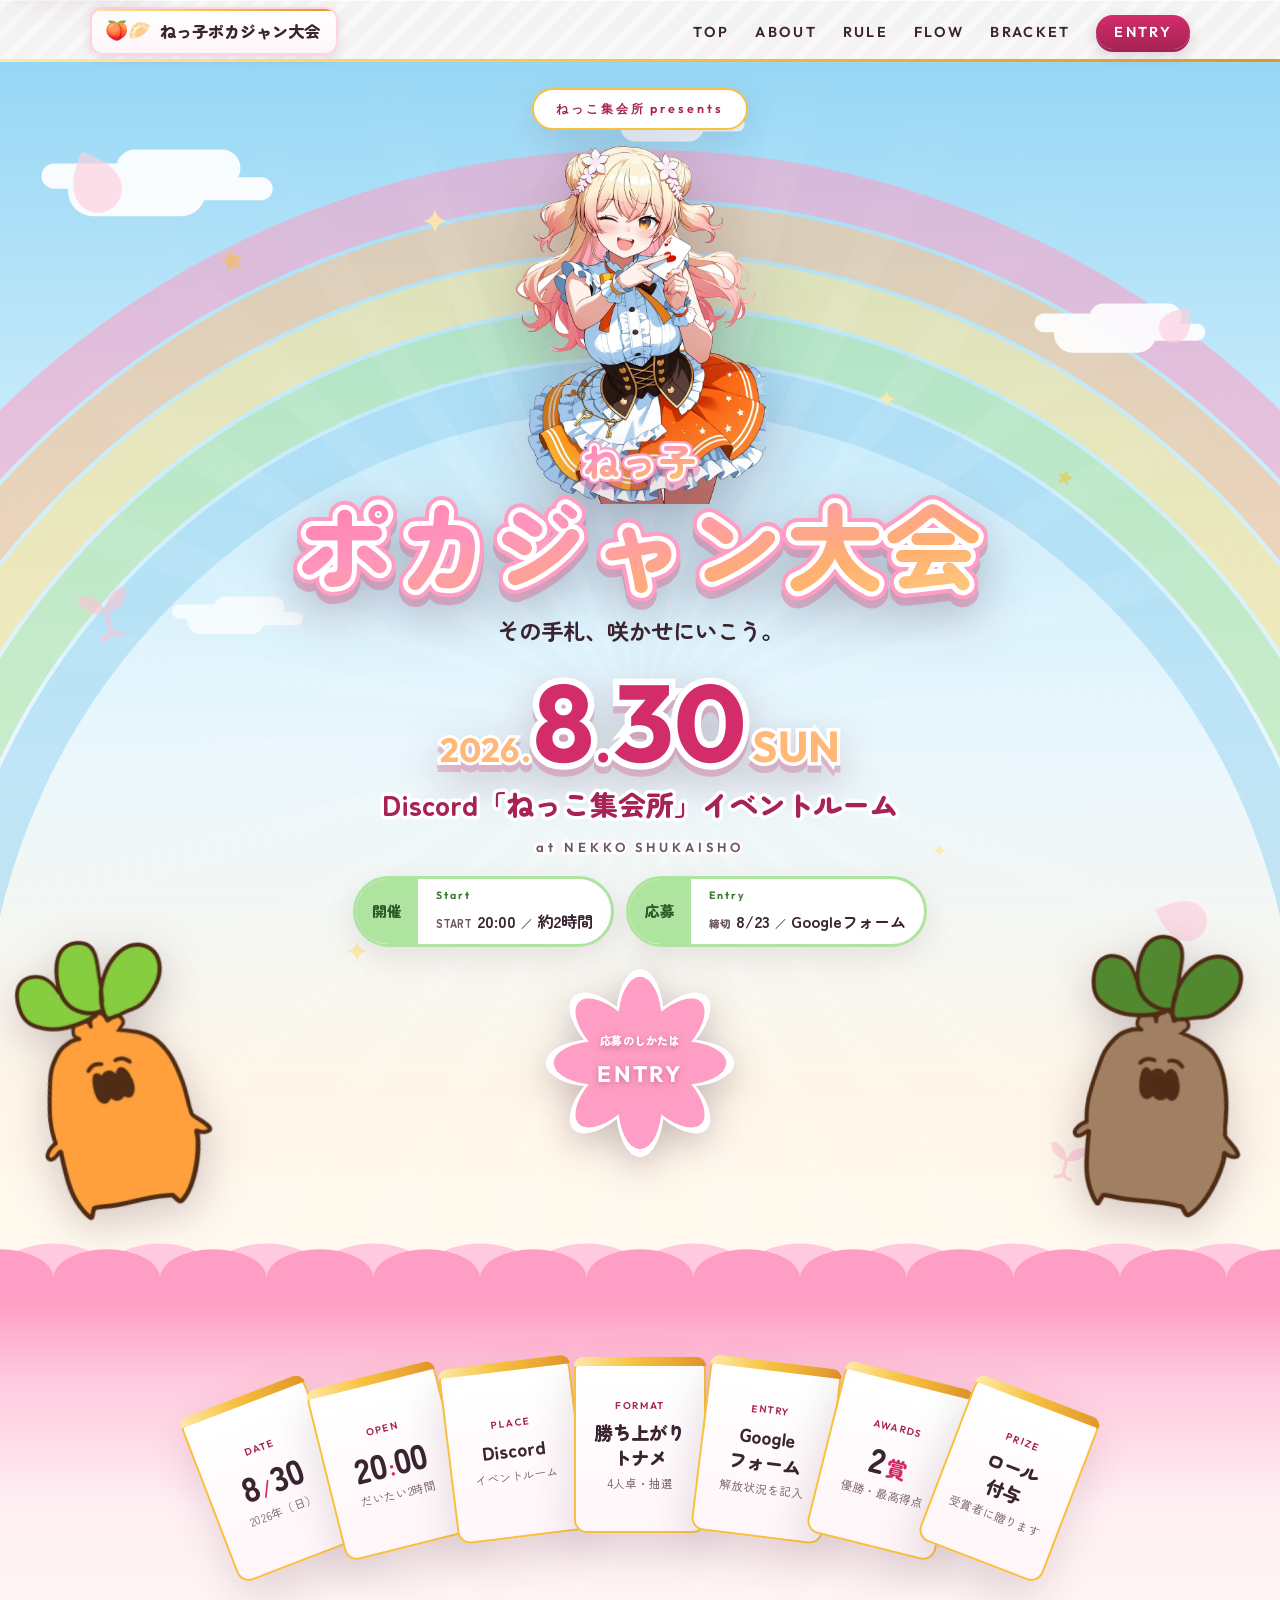
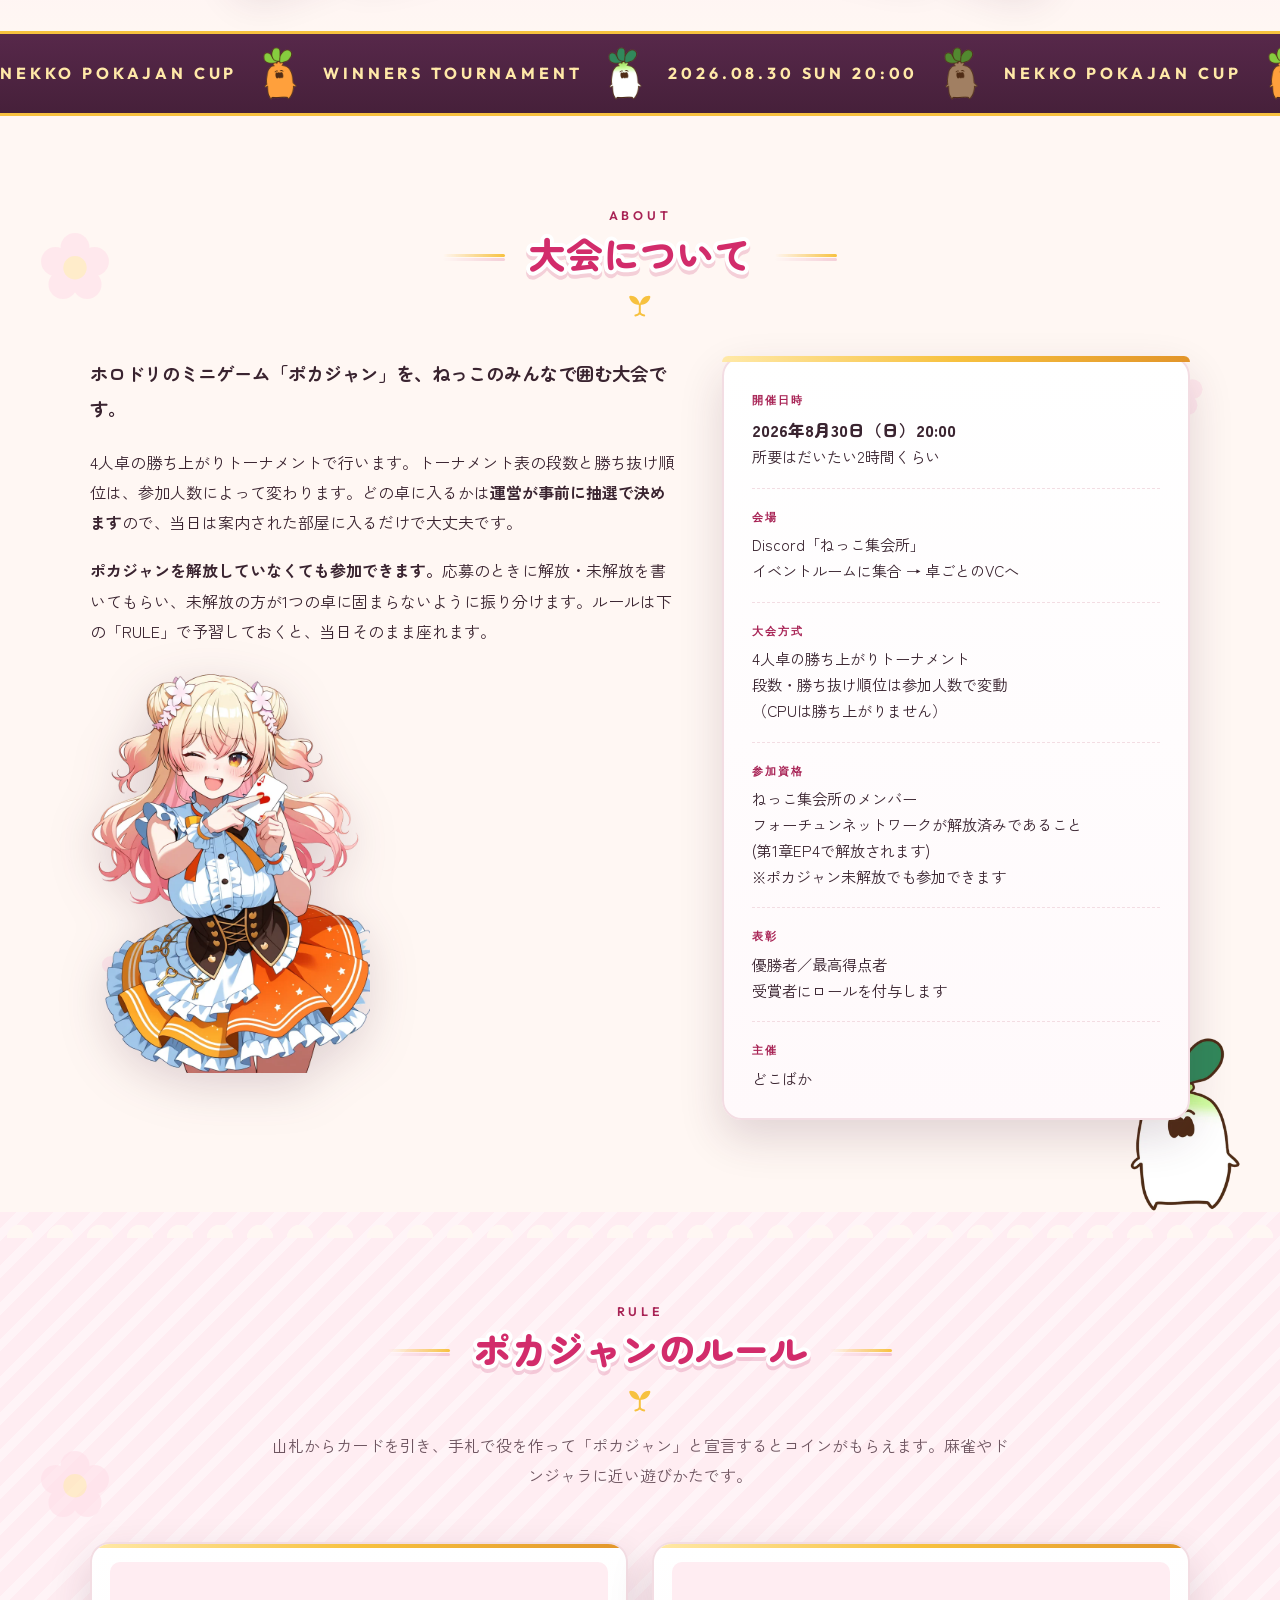
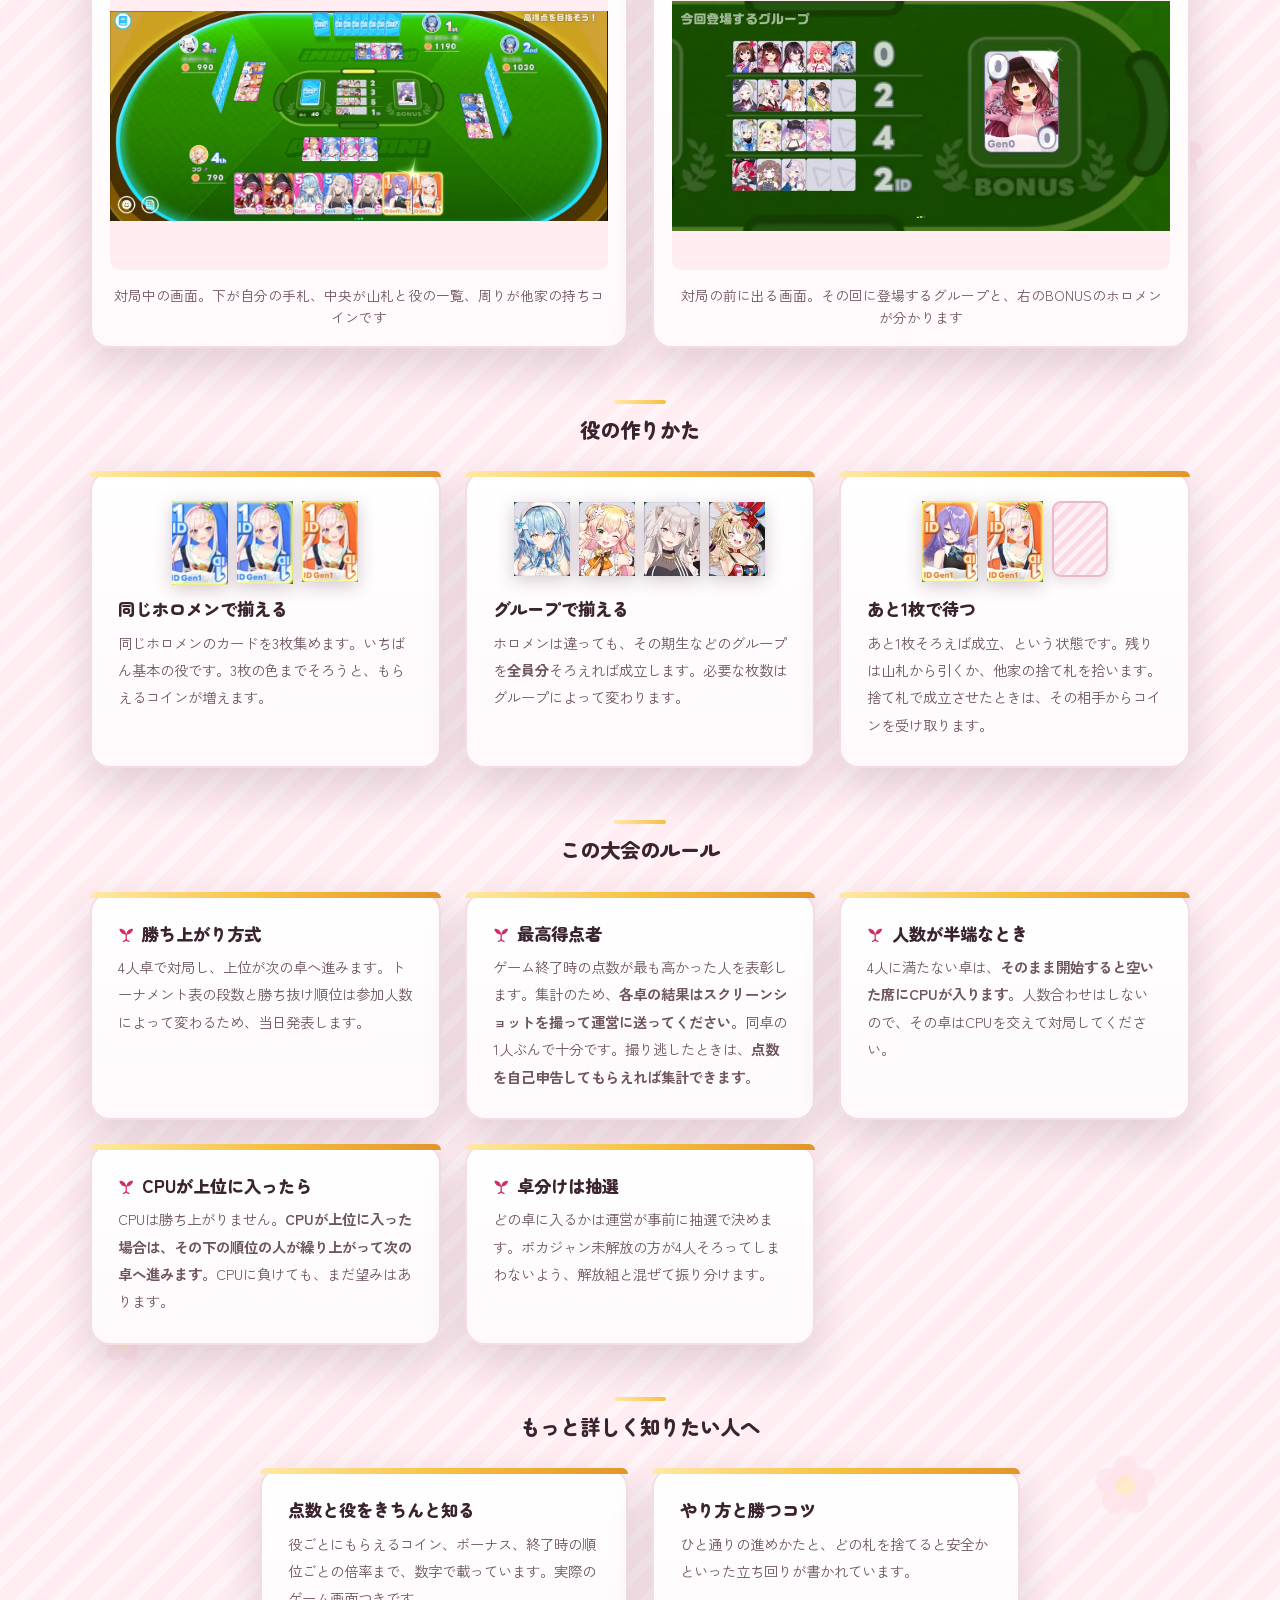
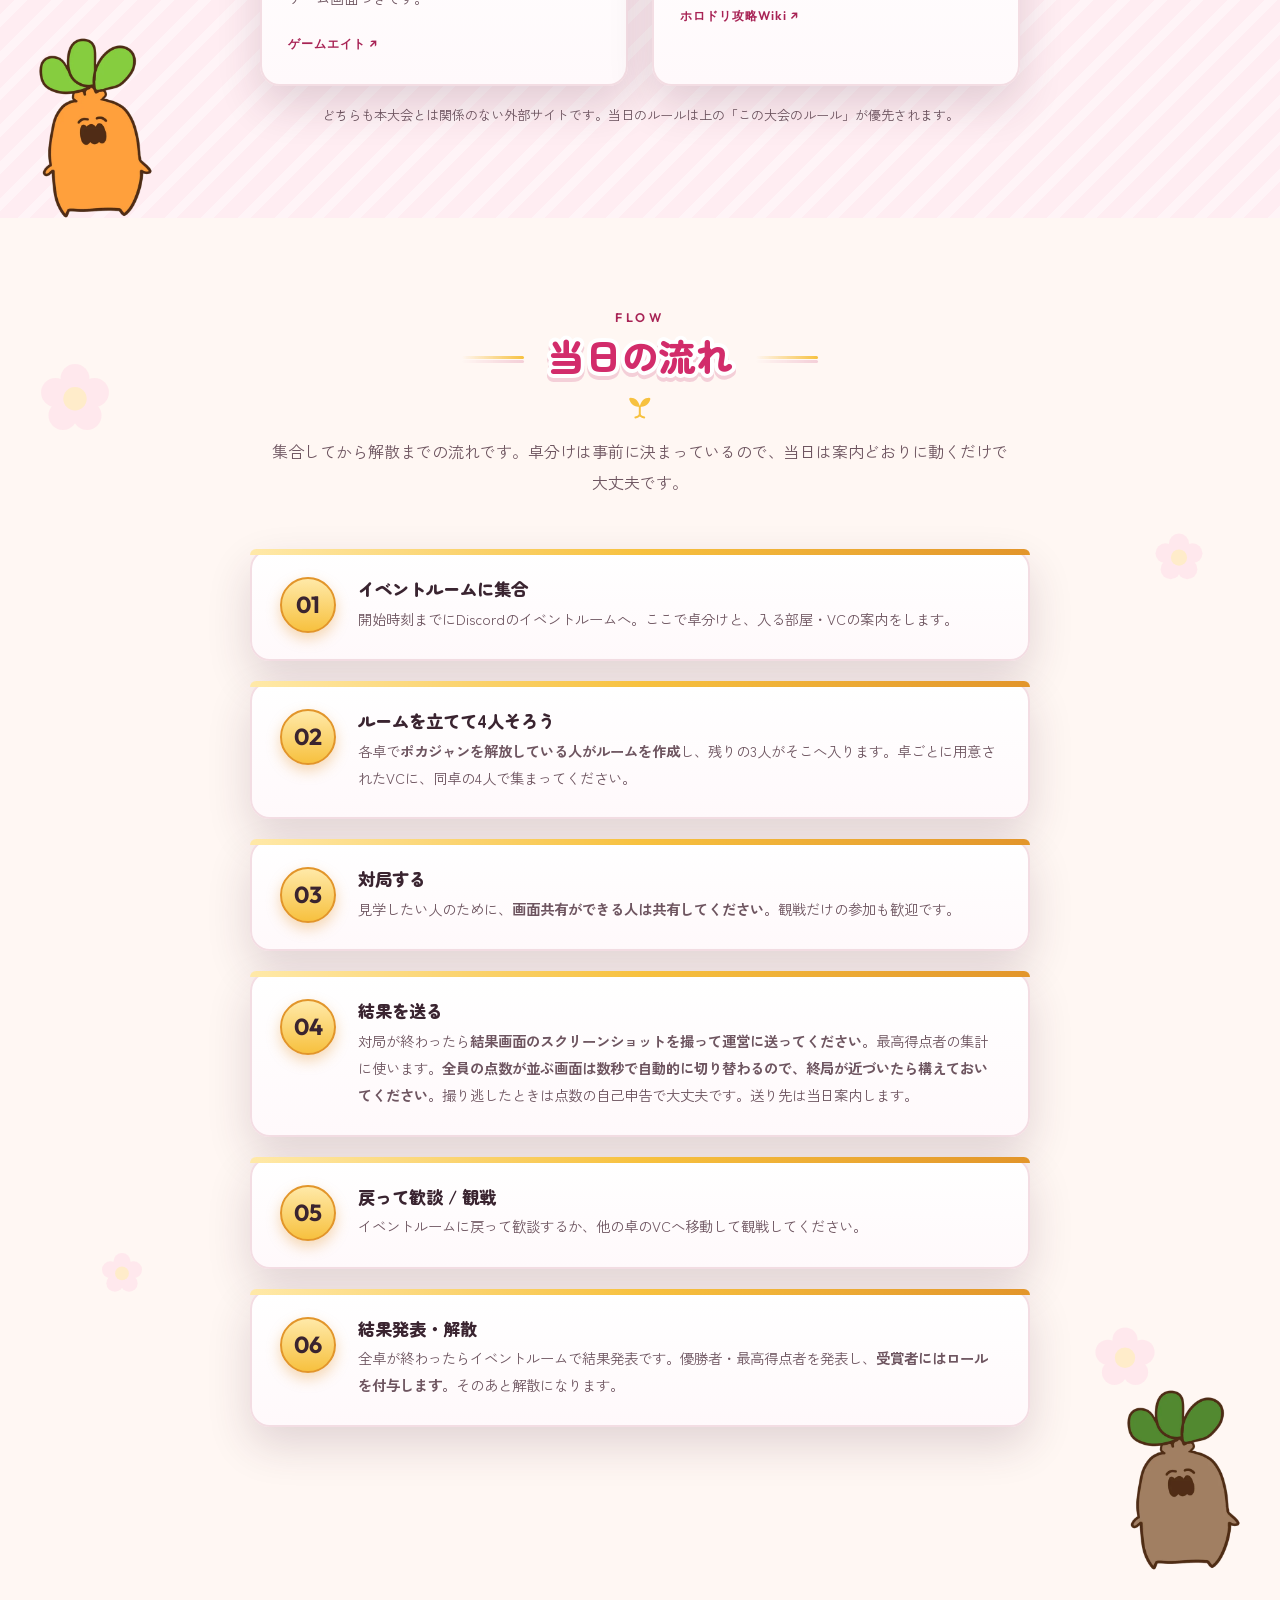
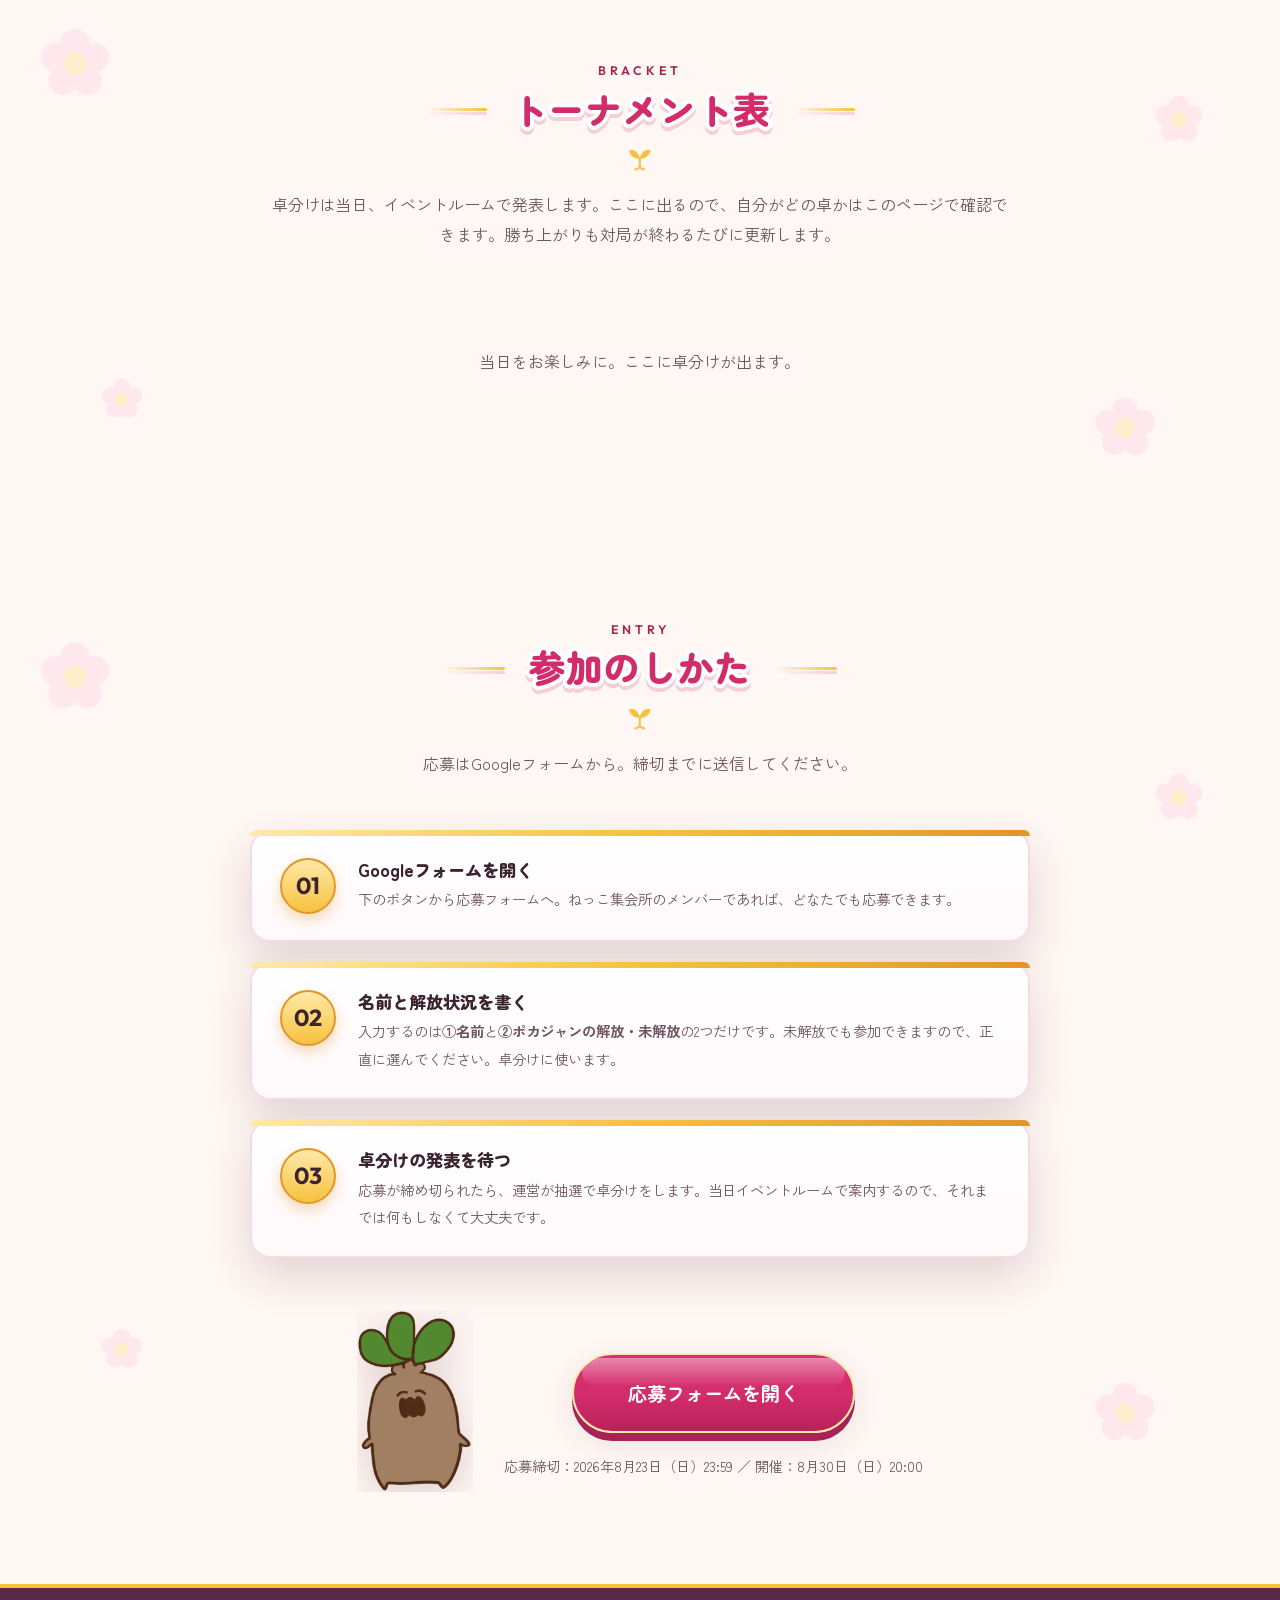
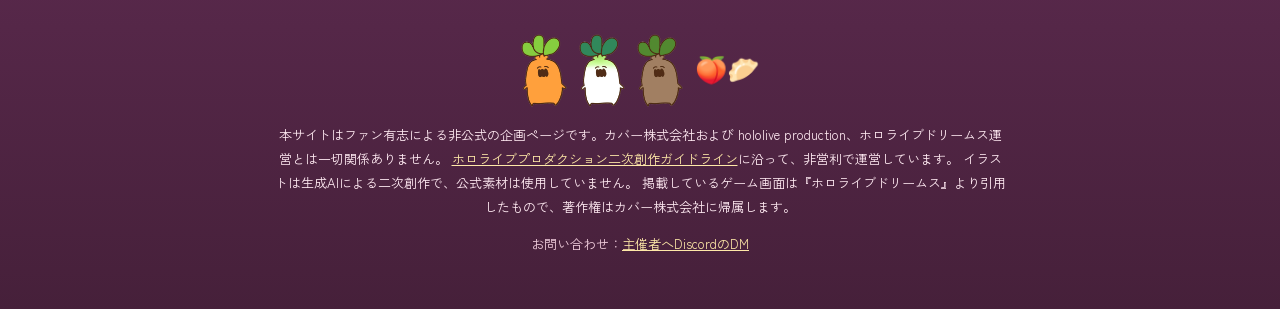
==== index.html @ 07ace532 "キービジュアルを公式サイト風に作り直した 空・虹・雲を自作の図形で敷き、キャラクター → 大会名 → 巨大な日付 → カプセル型バッジ → 花のボタン → 下端のフリル、という縦並びに変更。 見出しと" ====
<!DOCTYPE html>
<html lang="ja">
<head>
<meta charset="UTF-8">
<meta name="viewport" content="width=device-width, initial-scale=1">
<!-- EDIT: ページタイトル（Discordに貼ったときのリンク名になります） -->
<title>ねっ子ポカジャン大会 ｜ ねっこ集会所</title>
<!-- EDIT: 説明文（Discordのリンクプレビューに出ます） -->
<meta name="description" content="2026年8月30日(日)20:00より、Discord「ねっこ集会所」で開催するホロドリのミニゲーム「ポカジャン」大会の案内ページです。応募は8月23日(日)23:59まで。勝ち上がりトーナメント方式、ポカジャン未解放でも参加できます。">
<!-- 検索結果に出したくないページなので、クローラーには載せない指示を出しています。
     防げるのは「検索からの偶然の発見」だけで、URLを知っている人には効きません。
     Discordのリンクプレビュー（下のog:）は、この指定とは別系統なので従来どおり出ます。 -->
<meta name="robots" content="noindex, nofollow">
<meta property="og:type" content="website">
<meta property="og:title" content="ねっ子ポカジャン大会 ｜ ねっこ集会所">
<!-- ねねち賞は検討中のため伏せています。復活させるときは「・ねねち賞」を戻してください。
     （このページ内の「ねねち賞」は5か所。すべて同じ印のコメントを付けてあります） -->
<meta property="og:description" content="その手札、咲かせにいこう。2026.08.30(日) 20:00 スタート。応募は8月23日(日)23:59まで。勝ち上がりトーナメントで優勝者・最高得点者を決めます。">
<!-- EDIT: Discordのリンクプレビューに出す画像（tools/generate_nene.py --preset ogp で作り直せます） -->
<meta property="og:image" content="assets/img/ogp.jpg">
<meta property="og:image:width" content="1200">
<meta property="og:image:height" content="630">
<meta name="theme-color" content="#FFF7F3">
<link rel="icon" href="data:image/svg+xml,<svg xmlns='http://www.w3.org/2000/svg' viewBox='0 0 100 100'><text y='.9em' font-size='90'>🍑</text></svg>">

<link rel="preconnect" href="https://fonts.googleapis.com">
<link rel="preconnect" href="https://fonts.gstatic.com" crossorigin>
<!-- Google Fonts は「実際に画面に出た文字が属するサブセット」だけを落とすので、
     使わないウェイトを並べてもフォント本体の転送量は増えない（CSSがわずかに伸びるだけ）。
     Zen Kaku の 700 は、本文に <strong> を足したときの合成太字を避けるために残している。 -->
<link href="https://fonts.googleapis.com/css2?family=Outfit:wght@600;700&family=Zen+Kaku+Gothic+New:wght@400;700&family=Zen+Maru+Gothic:wght@700;900&display=swap" rel="stylesheet">
<link rel="stylesheet" href="assets/style.css">
<script>document.documentElement.classList.add('js');</script>
</head>
<body>

<!-- ==========================================================
     アイコン定義（すべてこのページのための自作モチーフです）
     ========================================================== -->
<svg class="sprite" aria-hidden="true" focusable="false">
  <!-- 「根っこ」の語感から起こした芽のシンボル -->
  <symbol id="ic-nekko" viewBox="0 0 64 64">
    <path d="M32 29v18M32 47c0 6-5 8-11 9M32 47c0 6 5 8 11 9"
          fill="none" stroke="currentColor" stroke-width="5" stroke-linecap="round"/>
    <path d="M32 30C30 15 20 7 9 7 6 7 5 9 6 12c4 12 14 18 26 18z"/>
    <path d="M32 30c2-15 12-23 23-23 3 0 4 2 3 5-4 12-14 18-26 18z"/>
  </symbol>
  <symbol id="ic-star" viewBox="0 0 64 64">
    <path d="M32 4l7.6 17.2L58 23.4 44.4 35.8 48.2 54 32 44.6 15.8 54l3.8-18.2L6 23.4l18.4-2.2z"/>
  </symbol>
  <symbol id="ic-petal" viewBox="0 0 40 40">
    <path d="M20 2c6 6 10 11 10 17a10 10 0 1 1-20 0c0-6 4-11 10-17z"/>
  </symbol>
  <symbol id="ic-sparkle" viewBox="0 0 64 64">
    <path d="M32 2c2.5 16 11.5 27 30 30-18.5 3-27.5 14-30 30-2.5-16-11.5-27-30-30 18.5-3 27.5-14 30-30z"/>
  </symbol>
</svg>

<!-- ローディング（JSが有効なときだけ表示。CSSアニメーションで自動的に消えます） -->
<div class="splash" aria-hidden="true">
  <span class="splash__portrait" data-img-slot hidden>
    <img src="assets/img/nekko-1.webp" alt="">
  </span>
  <p class="splash__mark fanmark">🍑🥟</p>
  <p class="splash__text">LOADING</p>
</div>

<a class="skip-link" href="#main">本文へスキップ</a>

<header class="site-header">
  <div class="site-header__inner">
    <a class="site-header__logo" href="#top">
      <span class="site-header__mark fanmark" aria-hidden="true">🍑🥟</span>
      <span>ねっ子ポカジャン大会</span>
    </a>

    <button class="nav-toggle" type="button" aria-expanded="false" aria-controls="site-nav">
      <span class="nav-toggle__bars" aria-hidden="true"></span>
      <span class="nav-toggle__label">メニュー</span>
    </button>

    <nav class="site-nav" id="site-nav" aria-label="ページ内ナビゲーション">
      <ul>
        <li><a href="#top">TOP</a></li>
        <li><a href="#about">ABOUT</a></li>
        <li><a href="#rule">RULE</a></li>
        <li><a href="#flow">FLOW</a></li>
        <li><a href="#bracket">BRACKET</a></li>
        <!-- ENTRY だけは応募への導線なので、他の項目と同じ重さでは置いていません -->
        <li class="site-nav__cta"><a href="#entry">ENTRY</a></li>
      </ul>
    </nav>
  </div>
</header>

<main id="main">

  <!-- ============ HERO ============ -->
  <section class="hero" id="top">
    <!-- 空・虹・雲。図形はすべてこのページのための自作です -->
    <div class="sky" aria-hidden="true">
      <svg class="sky__rainbow" viewBox="0 0 1000 500" preserveAspectRatio="xMidYMax slice">
        <g fill="none" stroke-width="24" stroke-linecap="round">
          <path d="M60 500a440 440 0 0 1 880 0"  stroke="#FF9EC4"/>
          <path d="M86 500a414 414 0 0 1 828 0"  stroke="#FFBE86"/>
          <path d="M112 500a388 388 0 0 1 776 0" stroke="#FFE28A"/>
          <path d="M138 500a362 362 0 0 1 724 0" stroke="#AEE4A0"/>
          <path d="M164 500a336 336 0 0 1 672 0" stroke="#9BD6F2"/>
        </g>
      </svg>
      <span class="cloud cloud--1"></span>
      <span class="cloud cloud--2"></span>
      <span class="cloud cloud--3"></span>
      <span class="cloud cloud--4"></span>
    </div>

    <div class="hero__sunburst" aria-hidden="true"></div>

    <div class="hero__deco" aria-hidden="true">
      <svg class="deco deco--petal deco--1"><use href="#ic-petal"></use></svg>
      <svg class="deco deco--petal deco--2"><use href="#ic-petal"></use></svg>
      <svg class="deco deco--petal deco--3"><use href="#ic-petal"></use></svg>
      <svg class="deco deco--petal deco--4"><use href="#ic-petal"></use></svg>
      <svg class="deco deco--star  deco--5"><use href="#ic-star"></use></svg>
      <svg class="deco deco--star  deco--6"><use href="#ic-star"></use></svg>
      <svg class="deco deco--nekko deco--7"><use href="#ic-nekko"></use></svg>
      <svg class="deco deco--nekko deco--8"><use href="#ic-nekko"></use></svg>
      <svg class="deco deco--sparkle deco--9"><use href="#ic-sparkle"></use></svg>
      <svg class="deco deco--sparkle deco--10"><use href="#ic-sparkle"></use></svg>
      <svg class="deco deco--sparkle deco--11"><use href="#ic-sparkle"></use></svg>
      <svg class="deco deco--sparkle deco--12"><use href="#ic-sparkle"></use></svg>
    </div>

    <!-- 左右に構えるねっ子。空の手前・文字の後ろに立ちます -->
    <div class="hero__mascots" aria-hidden="true">
      <span class="mascot mascot--l" data-img-slot hidden><img src="assets/img/nekko-1.webp" alt=""></span>
      <span class="mascot mascot--r" data-img-slot hidden><img src="assets/img/nekko-3.webp" alt=""></span>
    </div>

    <!-- 舞い落ちる花びら。--x 位置 / --d 開始ずらし / --dur 落ちる速さ / --s 大きさ -->
    <div class="fall" aria-hidden="true">
      <svg class="fall__petal" style="--x:3%;  --d:-1s;  --dur:15s; --s:22px"><use href="#ic-petal"></use></svg>
      <svg class="fall__petal" style="--x:9%;  --d:-7s;  --dur:19s; --s:30px"><use href="#ic-petal"></use></svg>
      <svg class="fall__petal" style="--x:15%; --d:-13s; --dur:13s; --s:16px"><use href="#ic-petal"></use></svg>
      <svg class="fall__petal" style="--x:21%; --d:-3s;  --dur:22s; --s:26px"><use href="#ic-petal"></use></svg>
      <svg class="fall__petal" style="--x:28%; --d:-10s; --dur:16s; --s:19px"><use href="#ic-petal"></use></svg>
      <svg class="fall__petal" style="--x:34%; --d:-17s; --dur:20s; --s:28px"><use href="#ic-petal"></use></svg>
      <svg class="fall__petal" style="--x:41%; --d:-5s;  --dur:14s; --s:17px"><use href="#ic-petal"></use></svg>
      <svg class="fall__petal" style="--x:48%; --d:-11s; --dur:18s; --s:24px"><use href="#ic-petal"></use></svg>
      <svg class="fall__petal" style="--x:55%; --d:-2s;  --dur:21s; --s:31px"><use href="#ic-petal"></use></svg>
      <svg class="fall__petal" style="--x:61%; --d:-15s; --dur:15s; --s:18px"><use href="#ic-petal"></use></svg>
      <svg class="fall__petal" style="--x:68%; --d:-8s;  --dur:17s; --s:25px"><use href="#ic-petal"></use></svg>
      <svg class="fall__petal" style="--x:74%; --d:-19s; --dur:23s; --s:20px"><use href="#ic-petal"></use></svg>
      <svg class="fall__petal" style="--x:81%; --d:-4s;  --dur:13s; --s:27px"><use href="#ic-petal"></use></svg>
      <svg class="fall__petal" style="--x:87%; --d:-12s; --dur:19s; --s:16px"><use href="#ic-petal"></use></svg>
      <svg class="fall__petal" style="--x:93%; --d:-6s;  --dur:16s; --s:23px"><use href="#ic-petal"></use></svg>
      <svg class="fall__petal" style="--x:98%; --d:-16s; --dur:21s; --s:29px"><use href="#ic-petal"></use></svg>
    </div>

    <!-- EDIT: 主催サーバー名 -->
    <p class="hero__eyebrow"><span>ねっこ集会所 presents</span></p>

    <!-- 主役。読み込めたときだけ出ます（画像を消してもレイアウトは崩れません）。
         公式と同じく「キャラクター → 大会名 → 日付」の順に縦へ積みます。 -->
    <div class="hero__chara" data-img-slot hidden aria-hidden="true">
      <img src="assets/img/nene.webp" alt="">
    </div>

    <div class="hero__head">
      <h1 class="hero__title">
        <!-- EDIT: 大会名（1行ずつ。data-text は表示文字と必ず同じにしてください） -->
        <span class="stroked stroked--sm" data-text="ねっ子">ねっ子</span>
        <span class="stroked" data-text="ポカジャン大会">ポカジャン大会</span>
      </h1>
      <!-- EDIT: キャッチコピー -->
      <p class="hero__catch">その手札、咲かせにいこう。</p>
    </div>

    <!-- 開催日。ページでいちばん大きい文字です -->
    <!-- EDIT: 開催日（年・月・日・曜日。ABOUTや手札の表記と揃えてください） -->
    <p class="kv-date">
      <span class="kv-date__year">2026<i>.</i></span>
      <b class="kv-date__num">8</b><i class="kv-date__sep">.</i><b class="kv-date__num">30</b>
      <span class="kv-date__dow">SUN</span>
    </p>
    <!-- EDIT: 会場（日本語／英字の2行） -->
    <p class="kv-place">
      <span class="kv-place__ja">Discord「ねっこ集会所」イベントルーム</span>
      <span class="kv-place__en">at NEKKO SHUKAISHO</span>
    </p>

    <!-- 開催の条件。公式サイトの Venue / Streaming の並びに合わせた2枚組です -->
    <ul class="kv-badges">
      <li class="kv-badge">
        <!-- EDIT: 1枚目のバッジ -->
        <span class="kv-badge__head">開催</span>
        <span class="kv-badge__body">
          <span class="kv-badge__en">Start</span>
          <span class="kv-badge__row"><i>START</i><b>20:00</b><i>／</i><b>約2時間</b></span>
        </span>
      </li>
      <li class="kv-badge">
        <!-- EDIT: 2枚目のバッジ -->
        <span class="kv-badge__head">応募</span>
        <span class="kv-badge__body">
          <span class="kv-badge__en">Entry</span>
          <span class="kv-badge__row"><i>締切</i><b>8/23</b><i>／</i><b>Googleフォーム</b></span>
        </span>
      </li>
    </ul>

    <!-- カウントダウン（JSが有効なときだけ表示。日時はHTML側にも書いてあります） -->
    <!-- EDIT: 開催日時（ISO形式。手札やABOUTの表記と揃えてください） -->
    <div class="countdown" hidden data-deadline="2026-08-30T20:00:00+09:00">
      <span class="countdown__label">開催まであと</span>
      <span class="countdown__cell"><b data-unit="days">--</b><i>日</i></span>
      <span class="countdown__cell"><b data-unit="hours">--</b><i>時間</i></span>
      <span class="countdown__cell"><b data-unit="minutes">--</b><i>分</i></span>
    </div>

    <p class="hero__cta">
      <!-- EDIT: ヒーローのボタン文言（リンク先は下のENTRYセクションです） -->
      <a class="flower-btn" href="#entry">
        <!-- 花びらの先が切れないよう、viewBox は花より一回り大きく取っています -->
        <svg class="flower-btn__petals" viewBox="-34 -34 268 268" aria-hidden="true">
          <defs>
            <!-- 細長い花びらを8枚。中心まで届く長さにして、真ん中に穴が空かないようにしています -->
            <g id="fb-petals">
              <ellipse cx="100" cy="44" rx="30" ry="62"/>
              <ellipse cx="100" cy="44" rx="30" ry="62" transform="rotate(45 100 100)"/>
              <ellipse cx="100" cy="44" rx="30" ry="62" transform="rotate(90 100 100)"/>
              <ellipse cx="100" cy="44" rx="30" ry="62" transform="rotate(135 100 100)"/>
              <ellipse cx="100" cy="44" rx="30" ry="62" transform="rotate(180 100 100)"/>
              <ellipse cx="100" cy="44" rx="30" ry="62" transform="rotate(225 100 100)"/>
              <ellipse cx="100" cy="44" rx="30" ry="62" transform="rotate(270 100 100)"/>
              <ellipse cx="100" cy="44" rx="30" ry="62" transform="rotate(315 100 100)"/>
            </g>
          </defs>
          <!-- 同じ花をひと回り大きく白で敷いて、見出しと同じ白フチにしています -->
          <use href="#fb-petals" fill="#FFFFFF" transform="translate(100 100) scale(1.09) translate(-100 -100)"/>
          <use href="#fb-petals" fill="currentColor"/>
        </svg>
        <span class="flower-btn__label"><small>応募のしかたは</small>ENTRY</span>
      </a>
    </p>

    <!-- 下端のフリル。ここでキービジュアルが終わります -->
    <svg class="hero__frill" viewBox="0 0 1200 120" preserveAspectRatio="none" aria-hidden="true">
      <path fill="#FFC9DE" d="M0 88a50 28 0 0 1 100 0a50 28 0 0 1 100 0a50 28 0 0 1 100 0a50 28 0 0 1 100 0a50 28 0 0 1 100 0a50 28 0 0 1 100 0a50 28 0 0 1 100 0a50 28 0 0 1 100 0a50 28 0 0 1 100 0a50 28 0 0 1 100 0a50 28 0 0 1 100 0a50 28 0 0 1 100 0V120H0Z"/>
      <!-- 手前の段は半山ぶんずらします。左端に段差が出ないよう、画面の外から描き始めています -->
      <path fill="#FF9EC4" d="M-50 96a50 30 0 0 1 100 0a50 30 0 0 1 100 0a50 30 0 0 1 100 0a50 30 0 0 1 100 0a50 30 0 0 1 100 0a50 30 0 0 1 100 0a50 30 0 0 1 100 0a50 30 0 0 1 100 0a50 30 0 0 1 100 0a50 30 0 0 1 100 0a50 30 0 0 1 100 0a50 30 0 0 1 100 0a50 30 0 0 1 100 0V120H-50Z"/>
    </svg>
  </section>

  <!-- ============ 大会情報（手札） ============ -->
  <section class="info-band" aria-label="大会の開催情報">
    <!-- 手札＝大会情報。1枚1項目。 -->
    <ul class="hand">
      <li class="hand__tile" style="--i:0">
        <div class="tile">
          <span class="tile__label">DATE</span>
          <!-- EDIT: 開催日 -->
          <strong class="tile__value">8<span class="tile__unit">/</span>30</strong>
          <span class="tile__note">2026年（日）</span>
        </div>
      </li>
      <li class="hand__tile" style="--i:1">
        <div class="tile">
          <span class="tile__label">OPEN</span>
          <!-- EDIT: 開始時刻 -->
          <strong class="tile__value">20<span class="tile__unit">:</span>00</strong>
          <span class="tile__note">だいたい2時間</span>
        </div>
      </li>
      <li class="hand__tile" style="--i:2">
        <div class="tile">
          <span class="tile__label">PLACE</span>
          <!-- EDIT: 会場 -->
          <strong class="tile__value tile__value--text">Discord</strong>
          <span class="tile__note">イベントルーム</span>
        </div>
      </li>
      <li class="hand__tile" style="--i:3">
        <div class="tile">
          <span class="tile__label">FORMAT</span>
          <!-- EDIT: 大会方式 -->
          <strong class="tile__value tile__value--text">勝ち上がり<br>トナメ</strong>
          <span class="tile__note">4人卓・抽選</span>
        </div>
      </li>
      <li class="hand__tile" style="--i:4">
        <div class="tile">
          <span class="tile__label">ENTRY</span>
          <!-- EDIT: 応募方法 -->
          <strong class="tile__value tile__value--text">Google<br>フォーム</strong>
          <span class="tile__note">解放状況を記入</span>
        </div>
      </li>
      <li class="hand__tile" style="--i:5">
        <div class="tile">
          <span class="tile__label">AWARDS</span>
          <!-- EDIT: 表彰 -->
          <!-- ねねち賞は検討中のため伏せています。復活させるときは次の2行に戻してください：
          <strong class="tile__value">3<span class="tile__unit">賞</span></strong>
          <span class="tile__note">ねねち賞あり</span>
          -->
          <strong class="tile__value">2<span class="tile__unit">賞</span></strong>
          <span class="tile__note">優勝・最高得点</span>
        </div>
      </li>
      <li class="hand__tile" style="--i:6">
        <div class="tile">
          <span class="tile__label">PRIZE</span>
          <!-- EDIT: 賞品 -->
          <strong class="tile__value tile__value--text">ロール<br>付与</strong>
          <span class="tile__note">受賞者に贈ります</span>
        </div>
      </li>
    </ul>
  </section>

  <!-- 流れる帯 -->
  <div class="marquee" aria-hidden="true">
    <!-- セットは1つだけ書きます。画面を埋めるのに足りない分は script.js が複製するので、
         コピーを並べる必要はありません（文言を直す場所も、この1か所だけです）。 -->
    <div class="marquee__track">
      <!-- EDIT: 帯に流す文字 -->
      <span class="marquee__set">
        <em>NEKKO POKAJAN CUP</em><img class="marquee__nekko" src="assets/img/nekko-1.webp" alt="" loading="lazy">
        <em>WINNERS TOURNAMENT</em><img class="marquee__nekko" src="assets/img/nekko-2.webp" alt="" loading="lazy">
        <em>2026.08.30 SUN 20:00</em><img class="marquee__nekko" src="assets/img/nekko-3.webp" alt="" loading="lazy">
      </span>
    </div>
  </div>

  <!-- ============ ABOUT ============ -->
  <section class="section section--about reveal" id="about">
    <!-- 横からにょきにょき生えるねっ子 -->
    <span class="nekko-peek nekko-peek--right" aria-hidden="true">
      <img src="assets/img/nekko-2.webp" alt="" loading="lazy">
    </span>
    <div class="wrap">
      <h2 class="section__title">
        <span class="section__en">ABOUT</span>
        <span class="section__ja">大会について</span>
        <svg class="icon section__mark" aria-hidden="true"><use href="#ic-nekko"></use></svg>
      </h2>

      <div class="about__grid">
        <div class="about__text">
          <!-- EDIT: 大会概要の本文 -->
          <p class="about__lead">ホロドリのミニゲーム「ポカジャン」を、ねっこのみんなで囲む大会です。</p>
          <p>4人卓の勝ち上がりトーナメントで行います。トーナメント表の段数と勝ち抜け順位は、参加人数によって変わります。どの卓に入るかは<strong>運営が事前に抽選で決めます</strong>ので、当日は案内された部屋に入るだけで大丈夫です。</p>
          <p><strong>ポカジャンを解放していなくても参加できます。</strong>応募のときに解放・未解放を書いてもらい、未解放の方が1つの卓に固まらないように振り分けます。ルールは下の「RULE」で予習しておくと、当日そのまま座れます。</p>

          <p class="about__portrait" data-img-slot hidden>
            <img src="assets/img/nene.webp" alt="">
          </p>
        </div>

        <dl class="about__facts">
          <div>
            <dt>開催日時</dt>
            <!-- EDIT: 開催日時（手札の内容と揃えてください） -->
            <dd><strong>2026年8月30日（日）20:00</strong><br>所要はだいたい2時間くらい</dd>
          </div>
          <div>
            <dt>会場</dt>
            <!-- EDIT: 会場 -->
            <dd>Discord「ねっこ集会所」<br>イベントルームに集合 → 卓ごとのVCへ</dd>
          </div>
          <div>
            <dt>大会方式</dt>
            <!-- EDIT: 大会方式 -->
            <dd>4人卓の勝ち上がりトーナメント<br>段数・勝ち抜け順位は参加人数で変動<br>（CPUは勝ち上がりません）</dd>
          </div>
          <div>
            <dt>参加資格</dt>
            <!-- EDIT: 参加資格 -->
            <dd>ねっこ集会所のメンバー<br>フォーチュンネットワークが解放済みであること<br>(第1章EP4で解放されます)<br>※ポカジャン未解放でも参加できます</dd>
          </div>
          <div>
            <dt>表彰</dt>
            <!-- EDIT: 表彰 -->
            <!-- ねねち賞は検討中のため伏せています。復活させるときは次の行に戻してください：
            <dd>優勝者／最高得点者／ねねち賞<br>受賞者にロールを付与します</dd>
            -->
            <dd>優勝者／最高得点者<br>受賞者にロールを付与します</dd>
          </div>
          <div>
            <dt>主催</dt>
            <!-- EDIT: 主催者名 -->
            <dd>どこばか</dd>
          </div>
        </dl>
      </div>
    </div>
  </section>

  <!-- ============ RULE ============ -->
  <section class="section section--rule reveal" id="rule">
    <span class="nekko-peek nekko-peek--left" aria-hidden="true">
      <img src="assets/img/nekko-1.webp" alt="" loading="lazy">
    </span>
    <div class="wrap">
      <h2 class="section__title">
        <span class="section__en">RULE</span>
        <span class="section__ja">ポカジャンのルール</span>
        <svg class="icon section__mark" aria-hidden="true"><use href="#ic-nekko"></use></svg>
      </h2>
      <p class="section__lead">山札からカードを引き、手札で役を作って「ポカジャン」と宣言するとコインがもらえます。麻雀やドンジャラに近い遊びかたです。</p>

      <!-- 実際のゲーム画面。ファイルが読み込めたぶんだけ表示され、0枚ならこのブロックごと出ません。 -->
      <div class="shots-block" data-img-group="shots" hidden>
        <div class="shots">
          <figure class="shot" data-img-slot data-reveals="shots" hidden>
            <img src="assets/img/board-play.webp" alt="ポカジャンの対局画面。4人の持ちコインと、手札・山札・役の一覧が並んでいる">
            <!-- EDIT: 盤面の説明1 -->
            <figcaption>対局中の画面。下が自分の手札、中央が山札と役の一覧、周りが他家の持ちコインです</figcaption>
          </figure>
          <figure class="shot" data-img-slot data-reveals="shots" hidden>
            <img src="assets/img/board-cards.webp" alt="今回登場するグループの一覧画面。グループごとにホロメンが並び、右側にボーナスのホロメンのカードが表示されている">
            <!-- EDIT: 盤面の説明2 -->
            <figcaption>対局の前に出る画面。その回に登場するグループと、右のBONUSのホロメンが分かります</figcaption>
          </figure>
        </div>
      </div>

      <h3 class="rule__subtitle">役の作りかた</h3>
      <div class="yaku">
        <div class="yaku__card">
          <!-- 実際の手札から。同じホロメンのカードが3枚そろっている状態です -->
          <div class="yaku__hand" aria-hidden="true">
            <span class="mini mini--card"><img src="assets/img/yaku-same-1.webp" alt="" loading="lazy"></span>
            <span class="mini mini--card"><img src="assets/img/yaku-same-2.webp" alt="" loading="lazy"></span>
            <span class="mini mini--card"><img src="assets/img/yaku-same-3.webp" alt="" loading="lazy"></span>
          </div>
          <h4>同じホロメンで揃える</h4>
          <p>同じホロメンのカードを3枚集めます。いちばん基本の役です。3枚の色までそろうと、もらえるコインが増えます。</p>
        </div>
        <div class="yaku__card">
          <!-- 盤面の役一覧から。このグループは4名なので、この4枚を集めれば成立します -->
          <div class="yaku__hand" aria-hidden="true">
            <span class="mini mini--card"><img src="assets/img/yaku-group-1.webp" alt="" loading="lazy"></span>
            <span class="mini mini--card"><img src="assets/img/yaku-group-2.webp" alt="" loading="lazy"></span>
            <span class="mini mini--card"><img src="assets/img/yaku-group-3.webp" alt="" loading="lazy"></span>
            <span class="mini mini--card"><img src="assets/img/yaku-group-4.webp" alt="" loading="lazy"></span>
          </div>
          <h4>グループで揃える</h4>
          <p>ホロメンは違っても、その期生などのグループを<strong>全員分</strong>そろえれば成立します。必要な枚数はグループによって変わります。</p>
        </div>
        <div class="yaku__card">
          <!-- 実際の手札から。あと1枚そろえば成立する状態（右の伏せ札は待っている1枚） -->
          <div class="yaku__hand" aria-hidden="true">
            <span class="mini mini--card"><img src="assets/img/yaku-wait-1.webp" alt="" loading="lazy"></span>
            <span class="mini mini--card"><img src="assets/img/yaku-wait-2.webp" alt="" loading="lazy"></span>
            <span class="mini mini--back"></span>
          </div>
          <h4>あと1枚で待つ</h4>
          <p>あと1枚そろえば成立、という状態です。残りは山札から引くか、他家の捨て札を拾います。捨て札で成立させたときは、その相手からコインを受け取ります。</p>
        </div>
      </div>

      <h3 class="rule__subtitle">この大会のルール</h3>
      <div class="localrule">
        <!-- EDIT: 大会独自ルール（枚数を増減してもレイアウトは崩れません） -->
        <div class="localrule__card">
          <h4><svg class="icon" aria-hidden="true"><use href="#ic-nekko"></use></svg>勝ち上がり方式</h4>
          <p>4人卓で対局し、上位が次の卓へ進みます。トーナメント表の段数と勝ち抜け順位は参加人数によって変わるため、当日発表します。</p>
        </div>
        <!-- ねねち賞は検討中のため伏せています。実施が決まったら、下の囲みを外すだけで戻ります。
             （画像 assets/img/yaku-nene.webp と、金の縁を付ける CSS もそのまま残してあります）

        この賞だけは達成の形を絵で見せています。1枚を3つ並べて「同じ色で3枚」を表しています
        <div class="localrule__card localrule__card--nene">
          <div class="yaku__hand" aria-hidden="true">
            <span class="mini mini--card"><img src="assets/img/yaku-nene.webp" alt="" loading="lazy"></span>
            <span class="mini mini--card"><img src="assets/img/yaku-nene.webp" alt="" loading="lazy"></span>
            <span class="mini mini--card"><img src="assets/img/yaku-nene.webp" alt="" loading="lazy"></span>
          </div>
          <h4><svg class="icon" aria-hidden="true"><use href="#ic-sparkle"></use></svg>ねねち賞</h4>
          <p><strong>桃鈴ねねのカードを同じ色で3枚そろえた人</strong>に贈られます。勝ち負けとは別枠なので、負けが込んでいても狙う価値があります。</p>
        </div>
        -->

        <div class="localrule__card">
          <h4><svg class="icon" aria-hidden="true"><use href="#ic-nekko"></use></svg>最高得点者</h4>
          <p>ゲーム終了時の点数が最も高かった人を表彰します。集計のため、<strong>各卓の結果はスクリーンショットを撮って運営に送ってください。</strong>同卓の1人ぶんで十分です。撮り逃したときは、<strong>点数を自己申告してもらえれば集計できます。</strong></p>
        </div>
        <div class="localrule__card">
          <h4><svg class="icon" aria-hidden="true"><use href="#ic-nekko"></use></svg>人数が半端なとき</h4>
          <p>4人に満たない卓は、<strong>そのまま開始すると空いた席にCPUが入ります。</strong>人数合わせはしないので、その卓はCPUを交えて対局してください。</p>
        </div>
        <div class="localrule__card">
          <h4><svg class="icon" aria-hidden="true"><use href="#ic-nekko"></use></svg>CPUが上位に入ったら</h4>
          <p>CPUは勝ち上がりません。<strong>CPUが上位に入った場合は、その下の順位の人が繰り上がって次の卓へ進みます。</strong>CPUに負けても、まだ望みはあります。</p>
        </div>
        <div class="localrule__card">
          <h4><svg class="icon" aria-hidden="true"><use href="#ic-nekko"></use></svg>卓分けは抽選</h4>
          <p>どの卓に入るかは運営が事前に抽選で決めます。ポカジャン未解放の方が4人そろってしまわないよう、解放組と混ぜて振り分けます。</p>
        </div>
      </div>

      <h3 class="rule__subtitle">もっと詳しく知りたい人へ</h3>
      <!-- EDIT: 参考リンク（カードを増減してもレイアウトは崩れません）
           点数や役の細かい数字は、実際のゲーム画面つきで載っている攻略サイトに任せています。
           このページには「当日そのまま座れる分」だけを置く方針です。 -->
      <div class="refs">
        <a class="refs__card" href="https://game8.jp/hololive-dreams/801833" target="_blank" rel="noopener noreferrer">
          <h4>点数と役をきちんと知る</h4>
          <p>役ごとにもらえるコイン、ボーナス、終了時の順位ごとの倍率まで、数字で載っています。実際のゲーム画面つきです。</p>
          <span class="refs__site">ゲームエイト</span>
        </a>
        <a class="refs__card" href="https://gamerch.com/hololive-dreams/1000599" target="_blank" rel="noopener noreferrer">
          <h4>やり方と勝つコツ</h4>
          <p>ひと通りの進めかたと、どの札を捨てると安全かといった立ち回りが書かれています。</p>
          <span class="refs__site">ホロドリ攻略Wiki</span>
        </a>
      </div>
      <p class="refs__note">どちらも本大会とは関係のない外部サイトです。当日のルールは上の「この大会のルール」が優先されます。</p>
    </div>
  </section>

  <!-- ============ FLOW ============ -->
  <section class="section section--flow reveal" id="flow">
    <span class="nekko-peek nekko-peek--right" aria-hidden="true">
      <img src="assets/img/nekko-3.webp" alt="" loading="lazy">
    </span>
    <div class="wrap">
      <h2 class="section__title">
        <span class="section__en">FLOW</span>
        <span class="section__ja">当日の流れ</span>
        <svg class="icon section__mark" aria-hidden="true"><use href="#ic-nekko"></use></svg>
      </h2>
      <p class="section__lead">集合してから解散までの流れです。卓分けは事前に決まっているので、当日は案内どおりに動くだけで大丈夫です。</p>

      <ol class="steps">
        <!-- EDIT: 当日の流れ -->
        <li class="steps__item">
          <span class="steps__num">01</span>
          <div>
            <h3>イベントルームに集合</h3>
            <p>開始時刻までにDiscordのイベントルームへ。ここで卓分けと、入る部屋・VCの案内をします。</p>
          </div>
        </li>
        <li class="steps__item">
          <span class="steps__num">02</span>
          <div>
            <h3>ルームを立てて4人そろう</h3>
            <p>各卓で<strong>ポカジャンを解放している人がルームを作成</strong>し、残りの3人がそこへ入ります。卓ごとに用意されたVCに、同卓の4人で集まってください。</p>
          </div>
        </li>
        <li class="steps__item">
          <span class="steps__num">03</span>
          <div>
            <h3>対局する</h3>
            <p>見学したい人のために、<strong>画面共有ができる人は共有してください。</strong>観戦だけの参加も歓迎です。</p>
          </div>
        </li>
        <li class="steps__item">
          <span class="steps__num">04</span>
          <div>
            <h3>結果を送る</h3>
            <p>対局が終わったら<strong>結果画面のスクリーンショットを撮って運営に送ってください。</strong>最高得点者の集計に使います。<strong>全員の点数が並ぶ画面は数秒で自動的に切り替わるので、終局が近づいたら構えておいてください。</strong>撮り逃したときは点数の自己申告で大丈夫です。送り先は当日案内します。</p>
          </div>
        </li>
        <li class="steps__item">
          <span class="steps__num">05</span>
          <div>
            <h3>戻って歓談 / 観戦</h3>
            <p>イベントルームに戻って歓談するか、他の卓のVCへ移動して観戦してください。</p>
          </div>
        </li>
        <li class="steps__item">
          <span class="steps__num">06</span>
          <div>
            <h3>結果発表・解散</h3>
            <!-- ねねち賞は検討中のため伏せています。復活させるときは次の行に戻してください：
            <p>全卓が終わったらイベントルームで結果発表です。優勝者・最高得点者・ねねち賞を発表し、<strong>受賞者にはロールを付与します。</strong>そのあと解散になります。</p>
            -->
            <p>全卓が終わったらイベントルームで結果発表です。優勝者・最高得点者を発表し、<strong>受賞者にはロールを付与します。</strong>そのあと解散になります。</p>
          </div>
        </li>
      </ol>
    </div>
  </section>

  <!-- ============ BRACKET ============ -->
  <section class="section section--bracket reveal" id="bracket">
    <div class="wrap">
      <h2 class="section__title">
        <span class="section__en">BRACKET</span>
        <span class="section__ja">トーナメント表</span>
        <svg class="icon section__mark" aria-hidden="true"><use href="#ic-nekko"></use></svg>
      </h2>
      <!-- EDIT: トーナメント表の前置き -->
      <p class="section__lead">卓分けは当日、イベントルームで発表します。ここに出るので、自分がどの卓かはこのページで確認できます。勝ち上がりも対局が終わるたびに更新します。</p>

      <!-- EDIT: トーナメント表のスプレッドシートID
           Googleスプレッドシートの URL の /d/ と /edit の間にある長い文字列です。
             https://docs.google.com/spreadsheets/d/【ここ】/edit
             1VeqSIWl6JMTMYc4wj1md6aqxQi27ZRZuN6nxw1JXEPI
           空のままなら、下の「当日をお楽しみに」が出たままになります。
           シートの作りかたは docs/operation-guide.md を見てください。 -->
      <div class="bracket" data-sheet="1VeqSIWl6JMTMYc4wj1md6aqxQi27ZRZuN6nxw1JXEPI" data-sheet-name="トーナメント表">
        <!-- ここから下は、スプレッドシートが読めたら script.js が差し替えます。
             読めないとき（未設定・非公開・JSが動かない）はこのまま残ります。
             最終結果を焼き付けたいときだけ tools/update_bracket.py を使ってください。 -->
        <!-- BRACKET:START -->
        <p class="bracket__empty">当日をお楽しみに。ここに卓分けが出ます。</p>
        <!-- BRACKET:END -->
      </div>
    </div>
  </section>

  <!-- ============ ENTRY ============ -->
  <section class="section section--entry reveal" id="entry">
    <div class="wrap">
      <h2 class="section__title">
        <span class="section__en">ENTRY</span>
        <span class="section__ja">参加のしかた</span>
        <svg class="icon section__mark" aria-hidden="true"><use href="#ic-nekko"></use></svg>
      </h2>
      <p class="section__lead">応募はGoogleフォームから。締切までに送信してください。</p>

      <ol class="steps">
        <!-- EDIT: エントリー手順 -->
        <li class="steps__item">
          <span class="steps__num">01</span>
          <div>
            <h3>Googleフォームを開く</h3>
            <p>下のボタンから応募フォームへ。ねっこ集会所のメンバーであれば、どなたでも応募できます。</p>
          </div>
        </li>
        <li class="steps__item">
          <span class="steps__num">02</span>
          <div>
            <h3>名前と解放状況を書く</h3>
            <p>入力するのは<strong>①名前</strong>と<strong>②ポカジャンの解放・未解放</strong>の2つだけです。未解放でも参加できますので、正直に選んでください。卓分けに使います。</p>
          </div>
        </li>
        <li class="steps__item">
          <span class="steps__num">03</span>
          <div>
            <h3>卓分けの発表を待つ</h3>
            <p>応募が締め切られたら、運営が抽選で卓分けをします。当日イベントルームで案内するので、それまでは何もしなくて大丈夫です。</p>
          </div>
        </li>
      </ol>

      <div class="entry__cta">
        <span class="entry__portrait nekko-peek nekko-peek--left" data-img-slot hidden>
          <img src="assets/img/nekko-3.webp" alt="">
        </span>
        <p class="entry__cta-inner">
          <!-- EDIT: ここをGoogleフォームのURLに差し替えてください -->
          <a class="btn btn--primary btn--lg" href="https://docs.google.com/forms/d/e/1FAIpQLSc4dYxDz1h4Ts-uf06dPMVQxvSrWGm5GMsrTMnSwDWX8hrjmA/viewform?usp=dialog" target="_blank" rel="noopener noreferrer">応募フォームを開く</a>
          <!-- EDIT: 応募締切 -->
          <span class="entry__deadline">応募締切：2026年8月23日（日）23:59 ／ 開催：8月30日（日）20:00</span>
        </p>
      </div>
    </div>
  </section>

</main>

<footer class="site-footer">
  <div class="wrap">
    <p class="site-footer__mark">
      <img class="site-footer__nekko" src="assets/img/nekko-1.webp" alt="" loading="lazy">
      <img class="site-footer__nekko" src="assets/img/nekko-2.webp" alt="" loading="lazy">
      <img class="site-footer__nekko" src="assets/img/nekko-3.webp" alt="" loading="lazy">
      <span class="fanmark" aria-hidden="true">🍑🥟</span>
    </p>
    <p class="site-footer__note">
      本サイトはファン有志による非公式の企画ページです。カバー株式会社および hololive production、ホロライブドリームス運営とは一切関係ありません。
      <a href="https://hololivepro.com/terms/" target="_blank" rel="noopener noreferrer">ホロライブプロダクション二次創作ガイドライン</a>に沿って、非営利で運営しています。
      イラストは生成AIによる二次創作で、公式素材は使用していません。
      <span data-img-group="shots" hidden>掲載しているゲーム画面は『ホロライブドリームス』より引用したもので、著作権はカバー株式会社に帰属します。</span>
    </p>
    <!-- EDIT: 問い合わせ先。Discordのプロフィールは https://discord.com/users/<ユーザーID> で開けます。
         主催者側の「サーバーメンバーからのダイレクトメッセージを許可する」がオンでないと、
         フレンド以外からは送れない点に注意してください。 -->
    <p class="site-footer__contact">
      お問い合わせ：<a href="https://discord.com/users/1120686232196874251" target="_blank" rel="noopener noreferrer">主催者へDiscordのDM</a>
    </p>
  </div>
</footer>

<script src="assets/script.js" defer></script>
</body>
</html>
---- assets/style.css ----
@charset "UTF-8";

/* ==========================================================================
   ねっこ杯 ポカジャン大会 / style.css
    1. トークン      2. ベース        3. ローディング   4. ヘッダー
    5. ヒーロー      6. 手札          7. 流れる帯       8. 汎用セクション
    9. ABOUT        10. RULE         11. ENTRY        12. フッター
   13. 演出          14. レスポンシブ  15. モーション低減
   ========================================================================== */

/* ---------- 1. トークン ---------- */
:root {
  color-scheme: light;            /* ブラウザのダークモード強制による反転事故を防ぐ */

  --bg:         #FFF7F3;          /* 桃みのあるオフホワイト（純白は使わない） */
  --bg-alt:     #FFEDF2;          /* セクションの帯 */
  --surface:    #FFFFFF;          /* カード・牌の面 */
  --ink:        #3A2430;          /* 本文（背景比 約13:1） */
  --ink-muted:  #6E5560;          /* 補足（背景比 約6:1） */

  --pink:       #D22C6B;          /* 主役の桃色。白文字を載せて 4.87:1 */
  --pink-deep:  #A82355;          /* 小さめの強調文字（白地に 6.9:1） */
  --pink-soft:  #FFD3E2;          /* 淡い面・装飾 */

  --plum:       #46203A;          /* 濃い差し色（帯・フッター） */
  --plum-ink:   #FFEAF2;          /* プラム地に載せる文字 */

  --gold:       #F7C13F;          /* 金の面・縁（文字色にはしない） */
  --gold-pale:  #FFE9A8;          /* 金のハイライト */
  --gold-ink:   #8E6104;          /* 金系の文字色（札の地に 5.1:1） */

  --line:       #F3DDE3;          /* 罫線 */

  /* キービジュアルの空。文字は載せないので、明るさだけで選んでいます */
  --sky-top:    #8FD3F4;          /* 空の上端 */
  --sky-mid:    #C9ECFB;          /* 空の中ほど */
  --sky-low:    #FFF6E8;          /* 地平線ぎわ */
  --cream:      #FFFBF2;          /* キービジュアルの下に続く生成り */

  /* 装飾用のパステル。面と縁にだけ使い、本文の文字色には使いません */
  --p-pink:     #FF9EC4;
  --p-apricot:  #FFB877;
  --p-lemon:    #FFE28A;
  --p-mint:     #AEE4A0;
  --p-aqua:     #9BD6F2;

  /* 見出しと日付の縁取りの太さ。1か所で太さを揃えるために変数にしています */
  --stroke-w:   18px;

  /* 背景に散らす花。丸を5つ並べただけの自作の図形です */
  --flower: url("data:image/svg+xml,%3Csvg xmlns='http://www.w3.org/2000/svg' viewBox='0 0 40 40'%3E%3Cg fill='%23FFDDE8'%3E%3Ccircle cx='20' cy='10' r='7.4'/%3E%3Ccircle cx='30' cy='17.2' r='7.4'/%3E%3Ccircle cx='26.2' cy='29' r='7.4'/%3E%3Ccircle cx='13.8' cy='29' r='7.4'/%3E%3Ccircle cx='10' cy='17.2' r='7.4'/%3E%3C/g%3E%3Ccircle cx='20' cy='20.4' r='6' fill='%23FFE3A8'/%3E%3C/svg%3E");

  --radius:     20px;
  --radius-sm:  13px;
  --shadow:     0 10px 30px rgba(70, 32, 58, .10);
  --shadow-lift:0 24px 48px rgba(70, 32, 58, .20);
  --shadow-deep:0 18px 44px rgba(70, 32, 58, .16);

  --font-display: "Zen Maru Gothic", "Hiragino Maru Gothic ProN", "Yu Gothic", sans-serif;
  --font-body:    "Zen Kaku Gothic New", "Hiragino Kaku Gothic ProN", "Yu Gothic", "Meiryo", sans-serif;
  --font-en:      "Outfit", "Segoe UI", sans-serif;

  --header-h: 62px;
  --wrap: 1100px;

  /* 動きの基準。sd_variable_manager の設計に合わせて、短く・小さく・段差をつける */
  --ease: cubic-bezier(.2, 0, 0, 1);
  --t:    180ms;      /* 操作に対する反応 */
  --t-in: 520ms;      /* 要素の入場 */
}

/* ---------- 2. ベース ---------- */
*, *::before, *::after { box-sizing: border-box; }

html, body {
  background-color: var(--bg);
  color: var(--ink);
}

html { scroll-behavior: smooth; scroll-padding-top: calc(var(--header-h) + 12px); }

body {
  margin: 0;
  font-family: var(--font-body);
  font-size: 16px;
  line-height: 1.9;
  -webkit-font-smoothing: antialiased;
  overflow-x: hidden;
}

h1, h2, h3, h4 { font-family: var(--font-display); line-height: 1.35; margin: 0; }
p { margin: 0 0 1.1em; }
ul, ol, dl, dd { margin: 0; padding: 0; }
li { list-style: none; }
a { color: var(--pink-deep); }

:focus-visible { outline: 3px solid var(--pink); outline-offset: 3px; border-radius: 4px; }

/* 本文は、横から生えるねっ子より必ず手前に来るようにする */
.wrap { width: min(100% - 40px, var(--wrap)); margin-inline: auto; position: relative; z-index: 1; }

/* アイコン（自作SVGシンボル）。font-size に追従します */
.sprite { position: absolute; width: 0; height: 0; overflow: hidden; }
.icon {
  width: 1em; height: 1em;
  fill: currentColor;
  display: inline-block; vertical-align: -.14em;
  flex: none;
}

/* 桃鈴ねねのファンマーク。絵文字なので専用のフォントスタックを当てる */
.fanmark {
  font-family: "Apple Color Emoji", "Segoe UI Emoji", "Noto Color Emoji", "Segoe UI Symbol", sans-serif;
  font-style: normal; font-weight: 400;
  letter-spacing: 0; line-height: 1;
  white-space: nowrap;
}

.skip-link {
  position: absolute; left: 12px; top: -60px; z-index: 200;
  background: var(--surface); color: var(--ink);
  padding: 10px 16px; border-radius: var(--radius-sm);
  box-shadow: var(--shadow); text-decoration: none;
  transition: top .2s ease;
}
.skip-link:focus-visible { top: 12px; }

/* ボタン */
.btn {
  position: relative;
  display: inline-block;
  font-family: var(--font-display); font-weight: 700;
  text-decoration: none;
  padding: 15px 38px;
  border-radius: 999px;
  transition: transform .2s ease, box-shadow .2s ease;
}
.btn--primary {
  /* 一番明るい上端でも白文字が 4.6:1 を確保できる範囲でグラデーションをかける */
  background: linear-gradient(180deg, #D8306E 0%, var(--pink) 55%, #B92159 100%);
  color: #FFFFFF;
  border: 2px solid var(--gold-pale);
  box-shadow: 0 8px 0 0 var(--pink-deep), var(--shadow);
}
.btn--primary::after {          /* 上面のつや */
  content: ""; position: absolute; inset: 3px 8px auto; height: 38%;
  border-radius: 999px;
  background: linear-gradient(180deg, rgba(255, 255, 255, .42), rgba(255, 255, 255, 0));
  pointer-events: none;
}
/* ホバーで光が斜めに走る */
.btn--primary::before {
  content: ""; position: absolute; inset: 0;
  border-radius: 999px; overflow: hidden;
  background: linear-gradient(105deg,
    rgba(255, 255, 255, 0) 38%,
    rgba(255, 255, 255, .5) 50%,
    rgba(255, 255, 255, 0) 62%);
  background-size: 260% 100%; background-position: 140% 0;
  transition: background-position .6s var(--ease);
  pointer-events: none;
}
.btn--primary:hover::before { background-position: -40% 0; }
.btn--primary:hover { transform: translateY(3px); box-shadow: 0 5px 0 0 var(--pink-deep), var(--shadow); }
.btn--primary:active { transform: translateY(8px); box-shadow: 0 0 0 0 var(--pink-deep); }
.btn--lg { font-size: 1.2rem; padding: 20px 54px; }

/* ---------- 3. ローディング ---------- */
.splash {
  position: fixed; inset: 0; z-index: 300;
  display: none;
  place-items: center; align-content: center; gap: 18px;
  background: radial-gradient(120% 90% at 50% 45%, #FFFFFF 0%, var(--bg-alt) 70%, var(--pink-soft) 100%);
}
.js .splash {
  display: grid;
  animation: splash-out .8s ease 1.5s forwards;
}
/* ローディングのキャラクター。金の輪をつけたメダル風にする */
.splash__portrait {
  display: block; width: 168px; height: 168px;
  border-radius: 50%; overflow: hidden;
  border: 5px solid var(--gold);
  box-shadow: var(--shadow-deep);
  background: var(--surface);
  animation: bloom-in 1.2s cubic-bezier(.2, .9, .3, 1.3) both;
}
/* ねっ子は縦長なので cover だと葉と足が切れる。全身を収める */
.splash__portrait img {
  display: block; width: 100%; height: 100%;
  object-fit: contain; padding: 16px 14px 10px; box-sizing: border-box;
}

.splash__mark {
  margin: 0; font-size: 46px;
  animation: bloom-in 1.4s cubic-bezier(.2, .9, .3, 1.3) .1s both;
}
.splash__text {
  margin: 0;
  font-family: var(--font-en); font-weight: 600; font-size: .82rem;
  letter-spacing: .42em; color: var(--pink-deep);
}
@keyframes bloom-in {
  0%   { transform: scale(.2) rotate(-90deg); opacity: 0; }
  60%  { transform: scale(1.08) rotate(10deg); opacity: 1; }
  100% { transform: scale(1) rotate(0deg); opacity: 1; }
}
@keyframes splash-out { to { opacity: 0; visibility: hidden; } }

/* ---------- 4. ヘッダー ---------- */
.site-header {
  position: fixed; inset: 0 0 auto 0; z-index: 50;
  height: var(--header-h);
  /* 地は RULE と同じ「牌の裏面」の斜めストライプ。薄い面が無地だと平板に見えるため、
     刻みだけヘッダーの高さに合わせて細かくしている（本文は 9/26px）。 */
  background:
    repeating-linear-gradient(-45deg,
      rgba(255, 255, 255, .5) 0 7px,
      rgba(255, 255, 255, 0) 7px 20px),
    rgba(255, 247, 243, .9);
  backdrop-filter: blur(10px);
  box-shadow: 0 1px 0 rgba(255, 255, 255, .8) inset;
  transition: box-shadow var(--t) var(--ease), background-color var(--t) var(--ease);
}
/* 本文のカードはどれも上辺に金の帯を持っている。ヘッダーは上から下りてくる面なので、
   同じ帯を下辺に敷いてページの造作と言語をそろえた（1pxの罫線だけだと浮いていた）。 */
.site-header::after {
  content: ""; position: absolute; left: 0; right: 0; bottom: 0; height: 3px;
  background: linear-gradient(90deg, var(--gold-pale), var(--gold) 50%, #E2952A);
}
/* スクロールすると、ヘッダーが浮いていることが分かる程度に影をつける */
.is-scrolled .site-header {
  background:
    repeating-linear-gradient(-45deg,
      rgba(255, 255, 255, .5) 0 7px,
      rgba(255, 255, 255, 0) 7px 20px),
    rgba(255, 247, 243, .96);
  box-shadow: 0 4px 18px rgba(70, 32, 58, .12);
}
.site-header__inner {
  height: 100%;
  width: min(100% - 32px, var(--wrap));
  margin-inline: auto;
  display: flex; align-items: center; justify-content: space-between; gap: 16px;
}
/* ロゴは「札」。このページの中心にある手札のモチーフを、ヘッダーにも1枚だけ置いている。
   地・縁・角丸は RULE の .mini（役の説明に出る小さな札）と同じ組み立て。 */
.site-header__logo {
  position: relative; overflow: hidden;
  display: inline-flex; align-items: center; gap: 9px;
  padding: 7px 16px 7px 13px;
  font-family: var(--font-display); font-weight: 900; font-size: 1.02rem;
  color: var(--ink); text-decoration: none;
  background: linear-gradient(180deg, var(--surface), #FFF6FA);
  border: 2px solid var(--pink-soft);
  border-radius: var(--radius-sm);
  box-shadow: 0 4px 12px rgba(70, 32, 58, .12);
  transition: transform var(--t) var(--ease), box-shadow var(--t) var(--ease);
}
.site-header__logo::before {          /* 札の上辺。本文カードと同じ金の帯 */
  content: ""; position: absolute; inset: -2px -2px auto; height: 4px;
  background: linear-gradient(90deg, var(--gold-pale), var(--gold) 50%, #E2952A);
}
.site-header__logo:hover {
  transform: translateY(-2px);
  box-shadow: 0 9px 20px rgba(70, 32, 58, .18);
}
.site-header__mark { font-size: 1.15em; }

.site-nav ul { display: flex; align-items: center; gap: 26px; }
.site-nav a {
  font-family: var(--font-en); font-weight: 600; font-size: .9rem;
  letter-spacing: .16em; color: var(--ink); text-decoration: none;
  position: relative; padding: 6px 0;
}
.site-nav a::after {
  content: ""; position: absolute; left: 0; right: 0; bottom: 0;
  height: 3px; border-radius: 3px;
  background: linear-gradient(90deg, var(--gold-pale), var(--gold));
  transform: scaleX(0); transform-origin: left; transition: transform .25s ease;
}
.site-nav a:hover::after { transform: scaleX(1); }

/* ENTRY はこのページの目的そのもの。押せる面にして、他の項目と重さを変えている。
   沈み込みかたは本文の .btn--primary と同じ語彙（影を薄くしながら下げる）。 */
.site-nav__cta a {
  padding: 8px 18px;
  border-radius: 999px;
  color: #FFF;
  background: linear-gradient(180deg, var(--pink), var(--pink-deep));
  box-shadow: 0 3px 0 0 var(--pink-deep), 0 6px 14px rgba(70, 32, 58, .18);
  transition: transform var(--t) var(--ease), box-shadow var(--t) var(--ease);
}
.site-nav__cta a::after { display: none; }   /* ピルなので金の下線は出さない */
.site-nav__cta a:hover {
  transform: translateY(2px);
  box-shadow: 0 1px 0 0 var(--pink-deep), 0 3px 8px rgba(70, 32, 58, .16);
}
.site-nav__cta a:focus-visible { border-radius: 999px; }

.nav-toggle {
  display: none; align-items: center; gap: 8px;
  background: none; border: 0; padding: 8px; cursor: pointer;
  font-family: var(--font-en); font-weight: 600; font-size: .78rem;
  letter-spacing: .12em; color: var(--ink);
}
.nav-toggle__bars, .nav-toggle__bars::before, .nav-toggle__bars::after {
  display: block; width: 22px; height: 2.5px; border-radius: 2px;
  background: var(--ink); transition: transform .25s ease, opacity .2s ease;
}
.nav-toggle__bars { position: relative; }
.nav-toggle__bars::before, .nav-toggle__bars::after { content: ""; position: absolute; left: 0; }
.nav-toggle__bars::before { top: -7px; }
.nav-toggle__bars::after  { top: 7px; }
.nav-toggle[aria-expanded="true"] .nav-toggle__bars { background: transparent; }
.nav-toggle[aria-expanded="true"] .nav-toggle__bars::before { transform: translateY(7px) rotate(45deg); }
.nav-toggle[aria-expanded="true"] .nav-toggle__bars::after  { transform: translateY(-7px) rotate(-45deg); }

/* ---------- 5. ヒーロー ---------- */
.hero {
  position: relative;
  min-height: 100svh;
  display: flex; flex-direction: column; align-items: center; justify-content: center;
  /* 下端はフリルが重なるので、そのぶん余白を足しています */
  padding: calc(var(--header-h) + 26px) 20px 140px;
  text-align: center;
  overflow: hidden;
  background: linear-gradient(180deg,
    var(--sky-top) 0%, var(--sky-mid) 34%, #EAF7FD 58%, var(--sky-low) 84%, var(--cream) 100%);
}

/* ---------- 5-1. 空（虹と雲） ---------- */
.sky { position: absolute; inset: 0; z-index: 0; pointer-events: none; overflow: hidden; }

/* 虹は下半分が地面に隠れる想定で、ヒーローの中ほどに大きく置きます */
.sky__rainbow {
  position: absolute; left: 50%; top: 4%;
  width: min(1500px, 145%); height: 78%;
  translate: -50% 0;
  opacity: .55;
}

/* 雲は円を3つ重ねただけの図形です（画像は使っていません） */
.cloud {
  position: absolute;
  width: 120px; height: 44px;
  background: #FFFFFF; border-radius: 999px;
  opacity: .92;
  box-shadow:
     36px -20px 0 -6px #FFFFFF,
    -34px -13px 0 -11px #FFFFFF,
     70px  -2px 0 -12px #FFFFFF;
}
.cloud--1 { top: 13%; left: 6%;   scale: 1.15; }
.cloud--2 { top: 24%; right: 9%;  scale: .85; }
.cloud--3 { top: 46%; left: 13%;  scale: .65; opacity: .75; }
.cloud--4 { top: 8%;  left: 47%;  scale: .7;  opacity: .8; }
/* ゆっくり流す。動きを止めたい人には 15章で止めています */
.js .cloud { animation: drift 26s ease-in-out infinite alternate; }
.js .cloud--2 { animation-duration: 34s; animation-delay: -8s; }
.js .cloud--3 { animation-duration: 30s; animation-delay: -16s; }
.js .cloud--4 { animation-duration: 38s; animation-delay: -4s; }
@keyframes drift {
  from { transform: translateX(-18px); }
  to   { transform: translateX(18px); }
}

/* 中心から広がる光の筋 */
.hero__sunburst {
  position: absolute; left: 50%; top: -18%;
  width: 150vmax; height: 150vmax; translate: -50% 0;
  /* 虹を主役にしたいので、光の筋は薄く敷くだけにしています */
  pointer-events: none; opacity: .13;
  background: repeating-conic-gradient(from 0deg at 50% 50%,
    rgba(255, 255, 255, .9) 0deg 4deg,
    rgba(255, 255, 255, 0) 4deg 12deg);
  mask-image: radial-gradient(closest-side, #000 22%, transparent 74%);
  -webkit-mask-image: radial-gradient(closest-side, #000 22%, transparent 74%);
}

/* 背景に散らす自作モチーフ */
.hero__deco { position: absolute; inset: 0; pointer-events: none; }
.deco { position: absolute; width: 1em; height: 1em; fill: currentColor; }
.deco--petal   { color: #FFCFDF; opacity: .65; }
.deco--star    { color: var(--gold); opacity: .55; }
.deco--nekko   { color: #FFC2D4; opacity: .6; }
.deco--sparkle { color: var(--gold-pale); opacity: .9; }

.deco--1 { font-size: 96px; top: 11%;  left: 4%;   transform: rotate(-24deg); }
.deco--2 { font-size: 60px; top: 23%;  right: 6%;  transform: rotate(38deg); }
.deco--3 { font-size: 52px; bottom: 15%; left: 10%; transform: rotate(112deg); }
.deco--4 { font-size: 80px; bottom: 26%; right: 4%; transform: rotate(-70deg); }
.deco--5 { font-size: 28px; top: 19%;  left: 17%;  transform: rotate(-12deg); }
.deco--6 { font-size: 20px; top: 36%;  right: 16%; transform: rotate(16deg); }
.deco--7 { font-size: 60px; top: 45%;  left: 6%;   transform: rotate(-14deg); }
.deco--8 { font-size: 44px; bottom: 9%; right: 15%; transform: rotate(12deg); }
.deco--9  { font-size: 26px; top: 16%; left: 33%; }
.deco--10 { font-size: 18px; top: 30%; right: 30%; }
.deco--11 { font-size: 22px; bottom: 26%; left: 27%; }
.deco--12 { font-size: 15px; bottom: 34%; right: 26%; }
.js .deco--sparkle { animation: twinkle 3.2s ease-in-out infinite; }
.js .deco--10 { animation-delay: .7s; }
.js .deco--11 { animation-delay: 1.4s; }
.js .deco--12 { animation-delay: 2.1s; }
@keyframes twinkle {
  0%, 100% { transform: scale(.6) rotate(0deg); opacity: .25; }
  50%      { transform: scale(1) rotate(25deg); opacity: .95; }
}

/* 舞い落ちる花びら。幕(z-index:1)の手前、本文(z-index:2)の後ろを流れる */
.fall { position: absolute; inset: 0; z-index: 1; pointer-events: none; overflow: hidden; }
.fall__petal {
  position: absolute; top: -8%; left: var(--x);
  width: calc(var(--s, 24px) * 1.35); height: calc(var(--s, 24px) * 1.35);
  fill: var(--c, #FFFFFF); opacity: 0;
  /* 背景が桃色で賑やかなので、縁取りと影を入れないと花びらが埋もれる */
  stroke: var(--edge, #E46E9E); stroke-width: 2.2;
  filter: drop-shadow(0 2px 3px rgba(120, 50, 90, .35));
}
.fall__petal:nth-child(3n)   { --c: #FFD9E6; }
.fall__petal:nth-child(4n+1) { --c: #FF9CC2; --edge: #C9487C; }
.js .fall__petal {
  animation: fall var(--dur) linear var(--d) infinite;
}
/* まっすぐ落とさず、左右に振りながら回して落とす */
@keyframes fall {
  0%   { transform: translate(0, 0)          rotate(0deg);   opacity: 0; }
  7%   { opacity: .95; }
  25%  { transform: translate(24px, 28svh)   rotate(110deg); }
  50%  { transform: translate(-18px, 56svh)  rotate(215deg); }
  75%  { transform: translate(22px, 84svh)   rotate(330deg); }
  92%  { opacity: .75; }
  100% { transform: translate(-6px, 112svh)  rotate(430deg); opacity: 0; }
}

/* ---------- 5-2. キービジュアルの登場人物 ---------- */
/* 主役。空の手前・文字の後ろに立ちます。
   画像スロットなので、ファイルを消しても枠だけが残ることはありません。 */
.hero__chara {
  position: relative; z-index: 1;
  width: clamp(190px, 27vw, 350px);
  margin: 0 auto;
  pointer-events: none;
}
.hero__chara[hidden] { display: none; }
.hero__chara img {
  display: block; width: 100%; height: auto;
  max-height: 40svh; object-fit: contain; object-position: bottom;
  filter: drop-shadow(0 18px 34px rgba(70, 32, 58, .26));
}
.js .hero__chara { animation: float-chara 7s ease-in-out infinite; }
@keyframes float-chara {
  0%, 100% { transform: translateY(0); }
  50%      { transform: translateY(-14px); }
}

/* 左右のねっ子。公式の左右に置かれたマスコットの構図に合わせています */
.hero__mascots { position: absolute; inset: 0; z-index: 1; pointer-events: none; }
.mascot {
  position: absolute; bottom: 84px;
  width: clamp(96px, 14vw, 210px);
}
.mascot[hidden] { display: none; }
.mascot img {
  display: block; width: 100%; height: auto;
  filter: drop-shadow(0 12px 22px rgba(70, 32, 58, .24));
}
.mascot--l { left: 2%;  rotate: -9deg; }
.mascot--r { right: 2%; rotate: 9deg; }
.js .mascot--l { animation: bob 4.6s ease-in-out infinite; }
.js .mascot--r { animation: bob 5.4s ease-in-out -1.6s infinite; }
@keyframes bob {
  0%, 100% { transform: translateY(0)   rotate(0deg); }
  50%      { transform: translateY(-12px) rotate(3deg); }
}

/* 大会名は、公式と同じくキャラクターの足もとに少し重ねます */
.hero__head { position: relative; z-index: 2; margin-top: clamp(-64px, -5vw, -28px); }

.hero__eyebrow { position: relative; z-index: 2; margin: 0 0 14px; }
.hero__eyebrow span {
  display: inline-block;
  padding: 7px 22px;
  border-radius: 999px;
  background: var(--surface);
  border: 2px solid var(--gold);
  box-shadow: var(--shadow);
  font-family: var(--font-en); font-weight: 600;
  letter-spacing: .24em; font-size: .78rem;
  color: var(--pink-deep);
}
.hero__eyebrow .fanmark { font-size: 1.05rem; margin-inline: 4px 10px; vertical-align: -.15em; }
.hero__eyebrow .fanmark:last-child { margin-inline: 10px 0; }

.hero__title { display: grid; gap: 6px; justify-items: center; margin-bottom: 12px; }

/* 桃 → 白 → 桃橙グラデ の三重縁取り。text-stroke 非対応でも塗りだけで読めます。
   画像ではなく文字のままなので、選択・検索・読み上げがそのまま効きます。 */
.stroked {
  position: relative;
  display: inline-block;
  font-family: var(--font-display); font-weight: 900;
  font-size: clamp(2.6rem, 11vw, 6rem);
  line-height: 1.14; letter-spacing: .02em;
  color: var(--pink);
  filter: drop-shadow(0 8px 0 rgba(214, 92, 140, .40)) drop-shadow(0 16px 24px rgba(70, 32, 58, .26));
}
@supports (-webkit-text-stroke: 1px red) {
  .stroked { -webkit-text-stroke: var(--stroke-w) var(--p-pink); }
  .stroked::before, .stroked::after {
    content: attr(data-text);
    position: absolute; inset: 0;
  }
  /* 白い輪。公式の見出しと同じで、これが文字を空から浮かせています */
  .stroked::before {
    -webkit-text-stroke: calc(var(--stroke-w) * .55) var(--surface);
    color: var(--surface);
  }
  /* いちばん上の塗り。桃から橙へ流します */
  .stroked::after {
    -webkit-text-stroke: 0;
    background: linear-gradient(168deg, #FF7FB0 6%, #FF95BC 34%, #FFB06E 76%, #FFCD82 100%);
    -webkit-background-clip: text; background-clip: text;
    color: transparent;
  }
}
.stroked--sm {
  font-size: clamp(1.35rem, 5vw, 2.3rem);
  --stroke-w: 10px;
}

.hero__catch {
  position: relative; z-index: 2;
  font-family: var(--font-display); font-weight: 700;
  font-size: clamp(1.02rem, 3.4vw, 1.4rem);
  color: var(--ink); margin: 0 0 14px;
}

/* カウントダウン */
.countdown {
  position: relative; z-index: 2;
  display: flex; align-items: center; justify-content: center;
  flex-wrap: wrap; gap: 10px;
  margin: 0 0 22px;
}
/* display を指定しているぶん、hidden 属性を明示的に効かせる */
.countdown[hidden] { display: none; }
.countdown__label {
  font-family: var(--font-display); font-weight: 700; font-size: .92rem;
  color: var(--pink-deep);
}
.countdown__cell {
  display: inline-flex; align-items: baseline; gap: 3px;
  padding: 8px 16px;
  border-radius: 12px;
  background: linear-gradient(180deg, var(--surface), #FFF4F8);
  border: 2px solid var(--gold);
  box-shadow: var(--shadow);
}
.countdown__cell b {
  font-family: var(--font-en); font-weight: 700; font-size: 1.55rem;
  color: var(--ink); font-variant-numeric: tabular-nums;
  display: inline-block;
}
/* 数字が変わった瞬間だけ小さく跳ねる */
.countdown__cell b.is-bumped { animation: bump .45s var(--ease); }
@keyframes bump {
  0%   { transform: translateY(0)    scale(1); }
  35%  { transform: translateY(-4px) scale(1.14); }
  100% { transform: translateY(0)    scale(1); }
}
.countdown__cell i { font-style: normal; font-size: .78rem; color: var(--ink-muted); }

/* ---------- 5-3. 開催日 ----------
   ページでいちばん大きい文字。公式にならって年と曜日を小さく脇に添え、
   月日だけを特大にしています。縁取りは paint-order で塗りの外側に出しています。 */
.kv-date {
  position: relative; z-index: 2;
  display: flex; align-items: baseline; justify-content: center;
  flex-wrap: wrap; gap: 0 .1em;
  margin: 2px 0 2px;
  font-family: var(--font-en); font-weight: 700; line-height: 1;
  filter: drop-shadow(0 7px 0 rgba(214, 92, 140, .34)) drop-shadow(0 14px 22px rgba(70, 32, 58, .24));
}
/* 縁の太さは文字の大きさに比例させます。小さい字に太い縁を付けると、
   字が潰れて白い塊に見えてしまうためです。 */
@supports (paint-order: stroke) {
  .kv-date > * { paint-order: stroke fill; }
  .kv-date__num  { -webkit-text-stroke: 13px var(--surface); }
  .kv-date__sep  { -webkit-text-stroke: 9px  var(--surface); }
  .kv-date__year { -webkit-text-stroke: 6px  var(--surface); }
  .kv-date__dow  { -webkit-text-stroke: 7px  var(--surface); }
}
.kv-date__year { font-size: clamp(1.1rem, 3.6vw, 2.1rem); color: var(--p-apricot); }
.kv-date__year i { font-style: normal; margin-left: .06em; }
.kv-date__num  { font-size: clamp(3.2rem, 13vw, 6.8rem); color: var(--pink); font-weight: 700; }
.kv-date__sep  { font-size: clamp(1.8rem, 6.5vw, 3.4rem); color: var(--pink); font-style: normal; }
.kv-date__dow  { font-size: clamp(1.3rem, 4.6vw, 2.7rem); color: var(--p-apricot); margin-left: .1em; }

/* 会場。日本語を太く、英字を小さく下に敷きます */
.kv-place {
  position: relative; z-index: 2;
  margin: 0 0 16px;
  display: grid; gap: 3px; justify-items: center;
}
.kv-place__ja {
  font-family: var(--font-display); font-weight: 900;
  font-size: clamp(1.05rem, 3.6vw, 1.75rem);
  color: var(--pink-deep);
}
.kv-place__en {
  font-family: var(--font-en); font-weight: 600;
  font-size: clamp(.62rem, 2vw, .82rem); letter-spacing: .3em;
  color: var(--ink-muted);
}
@supports (paint-order: stroke) {
  .kv-place__ja { -webkit-text-stroke: 7px var(--surface); paint-order: stroke fill; }
  .kv-place__en { -webkit-text-stroke: 5px var(--surface); paint-order: stroke fill; }
}

/* ---------- 5-4. カプセル型のバッジ ---------- */
.kv-badges {
  position: relative; z-index: 2;
  list-style: none; margin: 0 0 18px; padding: 0;
  display: flex; flex-wrap: wrap; gap: 12px; justify-content: center;
}
.kv-badge {
  display: flex; align-items: stretch;
  border-radius: 999px;
  background: var(--surface);
  border: 3px solid var(--p-mint);
  box-shadow: var(--shadow);
  overflow: hidden;
}
.kv-badge__head {
  display: grid; place-items: center;
  padding: 8px 16px;
  background: var(--p-mint);
  font-family: var(--font-display); font-weight: 900;
  font-size: .92rem; color: #2F5C2A;
  white-space: nowrap;
}
.kv-badge__body { display: grid; gap: 1px; padding: 6px 18px 7px; justify-items: start; }
.kv-badge__en {
  font-family: var(--font-en); font-weight: 700;
  font-size: .66rem; letter-spacing: .2em; color: #3F8036;
}
.kv-badge__row {
  display: flex; align-items: baseline; gap: 5px;
  font-family: var(--font-display); font-weight: 900;
  color: var(--ink);
}
.kv-badge__row i { font-style: normal; font-size: .68rem; color: var(--ink-muted); }
.kv-badge__row b { font-size: 1.02rem; }

/* ---------- 5-5. 花のかたちのボタン ---------- */
.hero__cta { margin: 0; position: relative; z-index: 3; }
.flower-btn {
  position: relative;
  display: grid; place-items: center;
  width: clamp(150px, 22vw, 196px); aspect-ratio: 1;
  color: var(--p-pink);            /* 花びらの色。SVG が currentColor で拾います */
  text-decoration: none;
  transition: transform var(--t) var(--ease), color var(--t) var(--ease);
}
.flower-btn__petals {
  position: absolute; inset: 0; width: 100%; height: 100%;
  filter: drop-shadow(0 10px 18px rgba(70, 32, 58, .28));
}
/* spin-slow は 12.5章で定義済みのものを共用しています */
.js .flower-btn__petals { animation: spin-slow 26s linear infinite; }
.flower-btn__label {
  position: relative;
  display: grid; gap: 2px; justify-items: center;
  font-family: var(--font-en); font-weight: 700;
  font-size: clamp(1.1rem, 3vw, 1.4rem); letter-spacing: .1em;
  color: var(--surface);
  text-shadow: 0 2px 6px rgba(160, 60, 100, .5);
}
.flower-btn__label small {
  font-family: var(--font-display); font-weight: 900;
  font-size: .7rem; letter-spacing: .04em;
}
.flower-btn:hover, .flower-btn:focus-visible { transform: translateY(-4px) scale(1.04); color: #FF87B6; }
.flower-btn:focus-visible { outline: 3px solid var(--pink-deep); outline-offset: 6px; border-radius: 50%; }

/* ---------- 5-6. 下端のフリル ---------- */
.hero__frill {
  position: absolute; left: 0; right: 0; bottom: -1px; z-index: 4;
  width: 100%; height: clamp(64px, 9vw, 118px);
  pointer-events: none;
}

/* ---------- 5-7. 大会情報の帯（もと ヒーローの手札） ---------- */
.info-band {
  position: relative;
  padding: 26px 20px 54px;
  background: linear-gradient(180deg, #FF9EC4 0%, #FFC9DE 24%, #FFF0F4 62%, var(--bg) 100%);
}

/* ---------- 6. 手札 ---------- */
.hand {
  position: relative; z-index: 2;
  display: flex; justify-content: center; align-items: flex-end;
  margin: 0 auto 44px;
  padding-top: 30px;
}
.hand__tile {
  width: 132px;
  margin-inline: -8px;
  transform: rotate(var(--rot, 0deg)) translateY(var(--lift, 0px));
  transform-origin: 50% 100%;
  transition: transform .3s ease;
}
.hand__tile:nth-child(1) { --rot: -21deg; --lift: 30px; }
.hand__tile:nth-child(2) { --rot: -14deg; --lift: 14px; }
.hand__tile:nth-child(3) { --rot:  -7deg; --lift: 4px;  }
.hand__tile:nth-child(4) { --rot:   0deg; --lift: 0px;  }
.hand__tile:nth-child(5) { --rot:   7deg; --lift: 4px;  }
.hand__tile:nth-child(6) { --rot:  14deg; --lift: 14px; }
.hand__tile:nth-child(7) { --rot:  21deg; --lift: 30px; }
/* 持ち上げは扇の回転を保ったまま行う（配牌アニメと transform を取り合わないため） */
.hand__tile:hover {
  z-index: 2;
  transform: rotate(var(--rot, 0deg)) translateY(calc(var(--lift, 0px) - 16px));
}

.tile {
  position: relative;
  display: flex; flex-direction: column; align-items: center; justify-content: center;
  gap: 4px;
  height: 176px;
  padding: 16px 10px;
  background: linear-gradient(180deg, var(--surface) 0%, #FFF6FA 100%);
  border: 2px solid var(--gold);
  border-radius: var(--radius-sm);
  box-shadow: var(--shadow-deep);
  transition: box-shadow .3s ease;
}
.tile::before {                 /* 上端の金の帯 */
  content: ""; position: absolute; inset: -2px -2px auto; height: 9px;
  border-radius: var(--radius-sm) var(--radius-sm) 0 0;
  background: linear-gradient(90deg, var(--gold-pale), var(--gold) 45%, #E2952A);
}
.tile::after {                  /* 面のつや */
  content: ""; position: absolute; inset: 9px 6px auto; height: 34%;
  border-radius: 10px;
  background: linear-gradient(180deg, rgba(255, 255, 255, .85), rgba(255, 255, 255, 0));
  pointer-events: none;
}
/* 縦フレックスの子は max-content 幅になるため、明示的に折り返させる */
.tile > * { max-width: 100%; text-align: center; position: relative; z-index: 1; }
.hand__tile:hover .tile { box-shadow: var(--shadow-lift); }

.tile__label {
  font-family: var(--font-en); font-weight: 600; font-size: .62rem;
  letter-spacing: .16em; color: var(--pink-deep);
}
.tile__value {
  font-family: var(--font-display); font-weight: 900;
  font-size: 2.15rem; line-height: 1.15; color: var(--ink);
  font-feature-settings: "tnum";
}
.tile__value--text { font-size: 1.15rem; line-height: 1.4; }
.tile__unit { font-size: .62em; margin-inline: 1px; color: var(--pink); }
.tile__note { font-size: .72rem; line-height: 1.5; color: var(--ink-muted); }

/* ---------- 7. 流れる帯 ---------- */
.marquee {
  overflow: hidden;
  background: linear-gradient(180deg, #57284A 0%, var(--plum) 100%);
  border-block: 3px solid var(--gold);
  padding: 13px 0;
}
.marquee__track { display: flex; width: max-content; }
/* `.js` ではなく `.is-fitted` を条件にしている。`.js` は index.html のインライン
   スクリプトで付くため、script.js だけ読み込めなかったときにセットが1つのまま
   動きだし、帯が画面から消える時間ができてしまう。複製できたときだけ動かす。 */
.marquee__track.is-fitted { animation: marquee 26s linear infinite; }
.marquee__set { display: flex; align-items: center; gap: 26px; padding-right: 26px; }
.marquee__set em {
  font-family: var(--font-en); font-weight: 700; font-style: normal;
  font-size: 1rem; letter-spacing: .24em;
  color: var(--gold-pale);
  white-space: nowrap;
}
.marquee__set .icon { font-size: 18px; color: var(--pink-soft); }
.marquee__nekko { display: block; width: 34px; height: auto; flex: none; }
.marquee:hover .marquee__track { animation-play-state: paused; }
/* 1セット分だけ動かして、次のセットが同じ位置に来たところで折り返す。
   セットの数は script.js が画面幅から決めて --marquee-sets に入れるので、
   何セットあっても「1セット分」の移動量になり、速度も変わらない。
   JSが動かないときは複製されず1セットのまま（この帯は静止する）。 */
@keyframes marquee { to { transform: translateX(calc(-100% / var(--marquee-sets, 1))); } }

/* ---------- 8. 汎用セクション ---------- */
.section { position: relative; padding: 92px 0; }

/* 花を薄く散らす。公式でいう section_bg_flower にあたる部分を、
   丸を5つ並べただけの自作の図形で作っています（画像ファイルは増やしません）。 */
.section::after {
  content: ""; position: absolute; inset: 0; z-index: 0;
  pointer-events: none; opacity: .55;
  background:
    var(--flower) 3%  11% / 78px no-repeat,
    var(--flower) 94% 24% / 54px no-repeat,
    var(--flower) 8%  79% / 46px no-repeat,
    var(--flower) 90% 86% / 68px no-repeat;
}
/* 花は最背面に置き、中身は必ずその手前に出す */
.section > * { position: relative; z-index: 1; }

/* 牌の裏面を思わせる斜めストライプ＋上辺のスカラップ */
.section--rule {
  background:
    repeating-linear-gradient(-45deg,
      rgba(255, 255, 255, .4) 0 9px,
      rgba(255, 255, 255, 0) 9px 26px),
    var(--bg-alt);
}
.section--rule::before {
  content: ""; position: absolute; left: 0; right: 0; top: 0; height: 26px;
  background: radial-gradient(circle at 50% 100%, var(--bg) 0 13px, rgba(255, 247, 243, 0) 13.5px) repeat-x;
  background-size: 40px 26px;
}

.section__title {
  display: grid; justify-items: center; gap: 4px;
  font-size: clamp(1.6rem, 4.6vw, 2.3rem);
  font-weight: 900; text-align: center;
  margin-bottom: 16px;
}
.section__en {
  font-family: var(--font-en); font-weight: 600; font-size: .78rem;
  letter-spacing: .3em; color: var(--pink-deep);
}
/* 見出しの左右に金の飾り罫。文字はキービジュアルと同じく白で縁取ります */
.section__ja {
  position: relative; padding: 0 .1em;
  font-family: var(--font-display); font-weight: 900;
  color: var(--pink);
  filter: drop-shadow(0 4px 0 rgba(214, 92, 140, .26));
}
@supports (paint-order: stroke) {
  .section__ja { -webkit-text-stroke: 8px var(--surface); paint-order: stroke fill; }
}
.section__ja::before, .section__ja::after {
  content: ""; position: absolute; top: 50%;
  width: clamp(24px, 6vw, 62px); height: 3px; border-radius: 3px;
  background: linear-gradient(90deg, rgba(247, 193, 63, 0), var(--gold));
}
.section__ja::before { right: 100%; margin-right: 20px; }
.section__ja::after  { left: 100%; margin-left: 20px; transform: scaleX(-1); }
.section__mark { font-size: 1.6rem; color: var(--gold); margin-top: 10px; }

.section__lead {
  max-width: 46em; margin: 0 auto 52px; text-align: center; color: var(--ink-muted);
}

/* 面の共通装飾（金の細縁とつや） */
.about__facts, .yaku__card, .localrule__card, .refs__card, .tablecard, .steps__item {
  position: relative;
  background: linear-gradient(180deg, var(--surface) 0%, #FFF9FB 100%);
  border: 2px solid var(--line);
  border-radius: var(--radius);
  box-shadow: var(--shadow-deep);
  transition: transform var(--t) var(--ease), box-shadow var(--t) var(--ease);
}
.yaku__card:hover, .localrule__card:hover, .refs__card:hover, .steps__item:hover {
  transform: translateY(-4px);
  box-shadow: var(--shadow-lift);
}
.about__facts::before, .yaku__card::before, .localrule__card::before, .refs__card::before,
.tablecard::before, .steps__item::before {
  content: ""; position: absolute; inset: -2px -2px auto; height: 6px;
  border-radius: var(--radius) var(--radius) 0 0;
  background: linear-gradient(90deg, var(--gold-pale), var(--gold) 50%, #E2952A);
}

/* ---------- 9. ABOUT ---------- */
.about__grid {
  display: grid; grid-template-columns: 1.25fr 1fr; gap: 48px; align-items: start;
  margin-top: 38px;
}
.about__lead {
  font-family: var(--font-display); font-weight: 700;
  font-size: 1.15rem; color: var(--ink);
}
.about__text p:last-child { margin-bottom: 0; }

/* ABOUT のキャラクター。本文の下、左寄せで置く */
.about__portrait { margin: 26px 0 0; text-align: left; }
.about__portrait img {
  width: min(100%, 280px); height: auto; display: inline-block;
  filter: drop-shadow(0 12px 24px rgba(70, 32, 58, .18));
}

.about__facts { padding: 14px 28px 8px; }
.about__facts > div { padding: 18px 0; border-bottom: 1px dashed var(--line); }
.about__facts > div:last-child { border-bottom: 0; }
.about__facts dt {
  font-family: var(--font-en); font-weight: 600; font-size: .7rem;
  letter-spacing: .16em; color: var(--pink-deep); margin-bottom: 4px;
}
.about__facts dd { font-size: .95rem; line-height: 1.7; }
.about__facts strong { font-family: var(--font-display); font-weight: 900; font-size: 1.05rem; }

/* ---------- 10. RULE ---------- */
.rule__subtitle {
  font-size: 1.28rem; font-weight: 900; text-align: center;
  margin: 52px 0 28px;
}
.rule__subtitle::before {
  content: ""; display: block; width: 52px; height: 4px; border-radius: 4px;
  background: linear-gradient(90deg, var(--gold-pale), var(--gold));
  margin: 0 auto 12px;
}

.yaku, .localrule { display: grid; grid-template-columns: repeat(3, 1fr); gap: 24px; }
.yaku__card, .localrule__card { padding: 28px 26px; }
.yaku__card h4, .localrule__card h4 {
  font-size: 1.08rem; font-weight: 900; margin-bottom: 8px; color: var(--ink);
}
.yaku__card p, .localrule__card p { margin: 0; font-size: .9rem; color: var(--ink-muted); }
.localrule__card h4 .icon { color: var(--pink); margin-right: 8px; font-size: .95em; }

/* ねねち賞だけは勝ち負けと別枠の賞なので、他のルールと同じ重さでは置かない。
   金の縁・上から差す光・札のまわりの淡い金で、この1枚だけ格を上げている。 */
.localrule__card--nene {
  border-color: var(--gold);
  background:
    radial-gradient(120% 78% at 50% 0%, #FFF7E4 0%, rgba(255, 247, 228, 0) 64%),
    linear-gradient(180deg, var(--surface) 0%, #FFF9FB 100%);
}
.localrule__card--nene::before { height: 8px; }        /* 上辺の帯を少し太く */
.localrule__card--nene h4 .icon { color: var(--gold-ink); }
.localrule__card--nene .mini--card img {
  filter:
    drop-shadow(0 4px 9px rgba(70, 32, 58, .24))
    drop-shadow(0 0 7px rgba(247, 193, 63, .9));       /* 札そのものが光っている見せかた */
}

.yaku__hand { display: flex; justify-content: center; gap: 9px; margin-bottom: 20px; }
.mini {
  display: grid; place-items: center;
  width: 56px; height: 76px;
  border-radius: 9px;
  background: linear-gradient(180deg, var(--surface), #FFF6FA);
  border: 2px solid var(--line);
  box-shadow: 0 5px 12px rgba(70, 32, 58, .12);
}
/* 実際のゲーム画面から切り出した札。カード自体が枠と色を持っているので、
   こちらの縁・地・影はすべて消して絵だけを見せる。
   切り出し元によって縦横比が少しずつ違うため `contain` で全体を入れる
   （`cover` にすると下の「ID Gen1」のラベルが切れます）。影は絵の形に沿わせる。 */
.mini--card {
  border: 0; padding: 0;
  background: none; box-shadow: none;
}
.mini--card img {
  width: 100%; height: 100%; display: block;
  object-fit: contain;
  filter: drop-shadow(0 4px 9px rgba(70, 32, 58, .24));
}
.mini--back {                                          /* 伏せ札 */
  border-color: #E8B9C8;
  background: repeating-linear-gradient(-45deg, #FBD9E4 0 5px, #FFF0F5 5px 10px);
}

/* 実際のゲーム画面。2枚とも横長のスクショなので、枠は対等にして高さをそろえる
   （枠の幅が狭いと、横長の画像は contain で小さくなってしまう） */
.shots {
  display: grid; grid-template-columns: 1fr 1fr; gap: 24px;
  margin-bottom: 8px;
}
.shot {
  position: relative; margin: 0;
  background: linear-gradient(180deg, var(--surface) 0%, #FFF9FB 100%);
  border: 2px solid var(--line);
  border-radius: var(--radius);
  box-shadow: var(--shadow-deep);
  padding: 18px 18px 0;
  overflow: hidden;
  transition: transform var(--t) var(--ease), box-shadow var(--t) var(--ease);
}
.shot::before {
  content: ""; position: absolute; inset: -2px -2px auto; height: 6px;
  border-radius: var(--radius) var(--radius) 0 0;
  background: linear-gradient(90deg, var(--gold-pale), var(--gold) 50%, #E2952A);
}
.shot:hover { transform: translateY(-4px); box-shadow: var(--shadow-lift); }
/* スマホの縦長スクショでも横長でも、行の高さが揃うようにする */
.shot img {
  display: block; width: 100%;
  height: clamp(230px, 24vw, 340px);
  object-fit: contain;
  border-radius: 10px;
  background: var(--bg-alt);
}
.shot figcaption {
  padding: 14px 2px 18px;
  font-size: .86rem; line-height: 1.6; color: var(--ink-muted); text-align: center;
}

/* 参考リンク。点数や役の細かい数字は外部の攻略サイトに任せているので、
   カードの見た目は .localrule__card と共通のまま、リンクだと分かる指定だけ足している。
   リンク先が消えたらカードごと削除してかまわない（残りの1枚だけでも成立する）。 */
/* 2列なので、幅を絞らないと上の3列カードより1枚が大きくなり、並びのリズムが崩れる */
.refs {
  display: grid; grid-template-columns: repeat(2, 1fr); gap: 24px;
  max-width: 760px; margin-inline: auto;
}
.refs__card {
  display: block; padding: 28px 26px;
  text-decoration: none; color: inherit;
}
.refs__card h4 { font-size: 1.08rem; font-weight: 900; margin-bottom: 8px; color: var(--ink); }
.refs__card p  { margin: 0 0 14px; font-size: .9rem; color: var(--ink-muted); }
.refs__site {
  font-family: var(--font-en); font-weight: 600; font-size: .78rem;
  letter-spacing: .08em; color: var(--pink-deep);
}
.refs__site::after { content: " ↗"; }          /* 別タブで開くことの合図 */
.refs__note {
  margin: 18px auto 0; max-width: 640px; text-align: center;
  font-size: .82rem; line-height: 1.7; color: var(--ink-muted);
}

/* ---------- 10.5 BRACKET ----------
   中身は tools/update_bracket.py が書き出します（HTMLの構造はあちらが正）。
   卓は人数によって数が変わるので、列数を決め打ちせず auto-fit で流し込んでいます。 */
.rounds { display: grid; gap: 44px; }
.round__label {
  font-size: 1.28rem; font-weight: 900; text-align: center; margin: 0 0 22px;
}
.round__label::before {                 /* 見出しの上の金の棒。rule__subtitle と同じ作り */
  content: ""; display: block; width: 52px; height: 4px; border-radius: 4px;
  background: linear-gradient(90deg, var(--gold-pale), var(--gold));
  margin: 0 auto 12px;
}
/* 卓の幅を上限つきにして中央へ寄せている。1fr で伸ばすと、卓が減る決勝ほど
   1卓が大きくなって回戦ごとに不揃いに見えるため。 */
.round__tables {
  display: grid; gap: 22px; justify-content: center;
  grid-template-columns: repeat(auto-fit, minmax(min(240px, 100%), 240px));
}

.tablecard { padding: 22px 22px 18px; }
.tablecard__name {
  font-family: var(--font-en); font-weight: 700; font-size: .82rem;
  letter-spacing: .14em; color: var(--pink-deep);
  text-align: center; margin: 0 0 14px;
}
.tablecard__seats { list-style: none; margin: 0; padding: 0; display: grid; gap: 8px; }
.tablecard__seats li {
  display: flex; align-items: center; gap: 8px;
  padding: 9px 12px; border-radius: var(--radius-sm);
  background: var(--bg-alt);
  font-size: .93rem; line-height: 1.5;
}
/* 勝ち上がった人。色だけで示すと分からない人がいるので、印も一緒に出す */
.tablecard__seats .is-winner {
  background: linear-gradient(180deg, #FFF3D6, #FFE9A8);
  font-weight: 700; color: var(--gold-ink);
}
.tablecard__seats .is-winner::before { content: "✦"; color: var(--gold-ink); }
/* 決勝の卓だけは格を上げる。金の縁と、上から差す光。
   ねねち賞のカード（.localrule__card--nene）と同じ組み立てで揃えている。 */
.round--final .tablecard {
  border-color: var(--gold);
  background:
    radial-gradient(120% 78% at 50% 0%, #FFF7E4 0%, rgba(255, 247, 228, 0) 64%),
    linear-gradient(180deg, var(--surface) 0%, #FFF9FB 100%);
  box-shadow: var(--shadow-deep), 0 0 30px rgba(247, 193, 63, .35);
}
.round--final .tablecard::before { height: 8px; }
.round--final .tablecard__name { color: var(--gold-ink); }
.round--final .round__label::before {          /* 見出しの上の棒も金を濃くする */
  background: linear-gradient(90deg, var(--gold), #E2952A);
  width: 72px;
}

/* 優勝者。ページ内でいちばん強い一行にする。
   **金を濃くするほど金色の文字が読めなくなる**ので、代わりに文字を大きくしている。
   19.2px の太字は「大きい文字」の扱いになり、必要なコントラストが 4.5:1 から 3:1 に下がる
   （この地の下端に対して 3.96:1）。 */
.tablecard__seats .is-champion {
  background: linear-gradient(180deg, #FFF6DC 0%, #FFD86B 100%);
  box-shadow:
    0 0 0 2px var(--gold-pale) inset,
    0 6px 18px rgba(247, 193, 63, .55);
  padding: 14px;
  font-size: 1.2rem; font-weight: 900; color: var(--gold-ink);
}
.tablecard__seats .is-champion::before {       /* ✦ ではなく王冠にする */
  content: "👑"; font-size: 1.05em;
}
.tablecard__seats .is-champion::after {
  content: "優勝"; margin-left: auto; flex: none;
  font-family: var(--font-display); font-weight: 900;
  font-size: .78rem; letter-spacing: .12em;
  color: #5C3F02;                              /* 小さい字なので、金の地に 7:1 まで濃くする */
}
.tablecard__seats .is-cpu { color: var(--ink-muted); opacity: .75; font-style: italic; }
.seat__note {
  margin-left: auto; flex: none;
  font-size: .68rem; letter-spacing: .04em; color: var(--ink-muted);
}
.bracket__empty {
  text-align: center; color: var(--ink-muted);
  padding: 44px 0;
}

/* ---------- 11. ENTRY ---------- */
.steps { display: grid; gap: 20px; max-width: 780px; margin: 0 auto 52px; }
.steps__item {
  display: grid; grid-template-columns: auto 1fr; gap: 22px; align-items: start;
  padding: 26px 28px;
}
.steps__num {
  font-family: var(--font-en); font-weight: 700; font-size: 1.45rem;
  color: var(--ink);
  background: linear-gradient(180deg, var(--gold-pale), var(--gold));
  border: 2px solid #E2952A;
  width: 56px; height: 56px; border-radius: 50%;
  display: grid; place-items: center;
  box-shadow: 0 6px 14px rgba(226, 149, 42, .35);
}
.steps__item h3 { font-size: 1.08rem; font-weight: 900; margin-bottom: 4px; }
.steps__item p { margin: 0; font-size: .9rem; color: var(--ink-muted); }

/* CTA。ねっ子が横から覗くように置く */
.entry__cta {
  display: flex; align-items: flex-end; justify-content: center; gap: clamp(8px, 3vw, 32px);
}
.entry__cta-inner { text-align: center; margin: 0 0 12px; }
.entry__portrait { display: block; flex: none; width: clamp(90px, 12vw, 140px); }
.entry__portrait img { filter: drop-shadow(0 10px 20px rgba(70, 32, 58, .18)); }
.entry__deadline {
  display: block; margin-top: 20px; font-size: .88rem; color: var(--ink-muted);
}

/* ---------- 11.5 にょきにょき生えるねっ子 ---------- */
/* セクションの横から、土から芽が出るように生えてくる。
   下端で切り取るので「地面から生えた」ように見える。 */
.nekko-peek {
  position: absolute; bottom: 0; z-index: 0;
  width: clamp(66px, 9vw, 118px);
  pointer-events: none;
  overflow: hidden;          /* はみ出た下半分を土に埋める */
  line-height: 0;
}
.nekko-peek img { display: block; width: 100%; height: auto; }
.nekko-peek--left  { left: clamp(6px, 3vw, 46px); }
.nekko-peek--right { right: clamp(6px, 3vw, 46px); }

/* 既定は生えた状態。JSが動いたときだけ隠して、画面に入ったら生やす */
.anim .nekko-peek { clip-path: inset(100% 0 0 0); }
.anim .reveal.is-visible .nekko-peek,
.anim .nekko-peek.is-sprouted {
  animation: sprout 1.1s cubic-bezier(.22, 1.2, .36, 1) .25s both;
}
@keyframes sprout {
  0%   { clip-path: inset(100% 0 0 0); transform: translateY(10px) scaleY(.82) rotate(0deg); }
  55%  { clip-path: inset(0 0 0 0);    transform: translateY(0)    scaleY(1.06) rotate(-4deg); }
  75%  {                                transform: translateY(0)    scaleY(.97)  rotate(3deg); }
  100% { clip-path: inset(0 0 0 0);    transform: translateY(0)    scaleY(1)    rotate(0deg); }
}

/* CTA の横のねっ子はレイアウトに参加するので、絶対配置を外して幅は .entry__portrait の指定に任せる */
.entry__portrait.nekko-peek { position: static; overflow: visible; }

/* ---------- 12. フッター ---------- */
.site-footer {
  position: relative;
  background: linear-gradient(180deg, #57284A 0%, var(--plum) 100%);
  color: var(--plum-ink);
  border-top: 4px solid var(--gold);
  padding: 46px 0 52px;
  font-size: .82rem;
  text-align: center;
}
.site-footer__mark {
  display: flex; align-items: center; justify-content: center; gap: 12px;
  font-size: 26px; margin: 0 0 16px;
}
.site-footer__nekko { width: 46px; height: auto; }
.site-footer__note { max-width: 56em; margin: 0 auto 12px; line-height: 1.85; }
.site-footer__note a, .site-footer__contact a { color: var(--gold-pale); }
.site-footer__contact { margin: 0; color: #F1CEDD; }

/* ---------- 12.5 ずっと動いているもの ----------
   参考サイトの語彙に合わせた常時アニメーション。
   ゆっくり回す(30s) / 横へ流す(7-10s) / シーソー(2-4s) / 弾む(1.2s) の4種だけを使う。 */

@keyframes spin-slow   { to { transform: rotate(360deg); } }
@keyframes seesaw      { 0%, 100% { transform: rotate(var(--tilt, 0deg)) translateY(0); }
                         50%      { transform: rotate(calc(var(--tilt, 0deg) + 5deg)) translateY(-8px); } }
@keyframes nekko-bounce{ 0%, 100% { transform: translateY(0)    scaleY(1); }
                         40%      { transform: translateY(-18%) scaleY(1.04); }
                         70%      { transform: translateY(0)    scaleY(.96); } }
@keyframes txt-bound   { 0%, 100% { transform: translateY(0); }
                         45%      { transform: translateY(-4px); } }
@keyframes pop-in      { 0%   { opacity: 0; transform: scale(.72) translateY(10px); }
                         100% { opacity: 1; transform: scale(1)   translateY(0); } }
@keyframes rule-draw   { from { transform: scaleX(0); } to { transform: scaleX(1); } }

/* 中心から広がる光の筋をゆっくり回す */
.js .hero__sunburst { animation: spin-slow 90s linear infinite; }


/* 花びら・芽はその場でゆらゆら */
.js .deco--petal, .js .deco--nekko { animation: seesaw 4.5s ease-in-out infinite; }
.js .deco--2 { animation-duration: 5.6s; animation-delay: -1.2s; }
.js .deco--3 { animation-duration: 3.9s; animation-delay: -2.4s; }
.js .deco--4 { animation-duration: 6.2s; animation-delay: -.6s; }
.js .deco--7 { animation-duration: 5.1s; animation-delay: -1.8s; }
.js .deco--8 { animation-duration: 4.2s; animation-delay: -3.0s; }

/* ねっ子は弾む */
.js .marquee__nekko   { animation: nekko-bounce 1.2s ease-in-out infinite; }
.js .marquee__nekko:nth-of-type(2) { animation-delay: -.4s; }
.js .marquee__nekko:nth-of-type(3) { animation-delay: -.8s; }
.js .site-footer__nekko { animation: nekko-bounce 1.4s ease-in-out infinite; }
.js .site-footer__nekko:nth-of-type(2) { animation-delay: -.45s; }
.js .site-footer__nekko:nth-of-type(3) { animation-delay: -.9s; }
.js .splash__portrait img { animation: nekko-bounce 1.2s ease-in-out infinite; }

/* 星はゆっくり回す */
.js .deco--star { animation: spin-slow 30s linear infinite; }
.js .deco--6 { animation-duration: 44s; animation-direction: reverse; }

/* ---------- 13. 演出 ----------
   .js  … head のインラインスクリプトが付ける。CSSだけで完結する演出に使う
   .anim … script.js 自身が付ける。JSが必要な演出（reveal）だけに使う
           → script.js の読み込みに失敗しても本文が隠れたままにならない */

/* --- 入場（ローディングが明けるのに合わせて、上から順に置いていく） --- */
@keyframes rise { from { opacity: 0; transform: translateY(10px); } }
@keyframes rise-header { from { opacity: 0; transform: translateY(-8px); } }

.js .site-header { animation: rise-header var(--t-in) var(--ease) 1.35s both; }
.js .hero__eyebrow          { animation: rise var(--t-in) var(--ease) 1.45s both; }
.js .hero__title .stroked--sm { animation: rise var(--t-in) var(--ease) 1.53s both; }
.js .hero__title .stroked:not(.stroked--sm) { animation: rise var(--t-in) var(--ease) 1.61s both; }
/* 入場のあと、そのまま小さく上下し続ける（2つのアニメーションを続けて指定） */
.js .hero__catch {
  animation: rise var(--t-in) var(--ease) 1.71s both,
             txt-bound 2.6s cubic-bezier(.65, .05, .7, 1) 2.4s infinite;
}
.js .countdown              { animation: rise var(--t-in) var(--ease) 1.79s both; }
/* カウントダウンの枠は、跳ねながら1つずつ現れる */
.js .countdown__cell {
  animation: pop-in .5s cubic-bezier(.34, 1.4, .64, 1) both;
}
.js .countdown__cell:nth-of-type(1) { animation-delay: 1.86s; }
.js .countdown__cell:nth-of-type(2) { animation-delay: 1.96s; }
.js .countdown__cell:nth-of-type(3) { animation-delay: 2.06s; }
.js .hero__cta              { animation: rise var(--t-in) var(--ease) 2.5s both; }

/* 配牌はCSSアニメーションで完結させる（JSに依存しない） */
.js .tile {
  animation: deal .55s cubic-bezier(.2, .9, .3, 1.2) calc(1.9s + var(--i) * 80ms) both;
}
@keyframes deal {
  from { opacity: 0; transform: translate(-46vw, 40px) rotate(-24deg) scale(.92); }
  to   { opacity: 1; transform: none; }
}

/* --- スクロール表示（セクションごと出さず、中身を少しずつずらして出す） --- */
/* :not() を使うと隠す側の特異度が上がって表示側に勝ってしまうため、単純なセレクタで揃える */
.anim .reveal .wrap > *,
.anim .reveal .yaku > *,
.anim .reveal .localrule > *,
.anim .reveal .refs > *,
.anim .reveal .steps > * {
  opacity: 0; transform: translateY(14px);
  transition: opacity var(--t-in) var(--ease), transform var(--t-in) var(--ease);
}
.anim .reveal.is-visible .wrap > *,
.anim .reveal.is-visible .yaku > *,
.anim .reveal.is-visible .localrule > *,
.anim .reveal.is-visible .refs > *,
.anim .reveal.is-visible .steps > * { opacity: 1; transform: none; }

.anim .reveal.is-visible .wrap > *:nth-child(1) { transition-delay: 40ms; }
.anim .reveal.is-visible .wrap > *:nth-child(2) { transition-delay: 110ms; }
.anim .reveal.is-visible .wrap > *:nth-child(3) { transition-delay: 180ms; }
.anim .reveal.is-visible .wrap > *:nth-child(4) { transition-delay: 250ms; }
.anim .reveal.is-visible .wrap > *:nth-child(5) { transition-delay: 320ms; }
.anim .reveal.is-visible .wrap > *:nth-child(6) { transition-delay: 390ms; }
/* RULE だけ中身が多く、7個目から先まで伸びる（現在10個） */
.anim .reveal.is-visible .wrap > *:nth-child(7) { transition-delay: 460ms; }
.anim .reveal.is-visible .wrap > *:nth-child(8) { transition-delay: 530ms; }
.anim .reveal.is-visible .wrap > *:nth-child(9) { transition-delay: 600ms; }
.anim .reveal.is-visible .wrap > *:nth-child(10) { transition-delay: 670ms; }

.anim .reveal.is-visible :is(.yaku, .localrule, .refs, .steps, .shots) > *:nth-child(1) { transition-delay: 120ms; }
.anim .reveal.is-visible :is(.yaku, .localrule, .refs, .steps, .shots) > *:nth-child(2) { transition-delay: 210ms; }
.anim .reveal.is-visible :is(.yaku, .localrule, .refs, .steps, .shots) > *:nth-child(3) { transition-delay: 300ms; }
.anim .reveal.is-visible :is(.yaku, .localrule, .refs, .steps, .shots) > *:nth-child(4) { transition-delay: 390ms; }

/* 見出し左右の金の罫線は、中心から外へ引かれる */
.anim .section__ja::before, .anim .section__ja::after { transform: scaleX(0); }
.anim .section__ja::before { transform-origin: right; }
.anim .section__ja::after  { transform-origin: right; }   /* scaleX(-1) 済みなので右が中心側 */
.anim .reveal.is-visible .section__ja::before,
.anim .reveal.is-visible .section__ja::after {
  animation: rule-draw .7s var(--ease) .35s both;
}
.anim .reveal.is-visible .section__ja::after { transform: scaleX(-1); }

/* 役の札と手順の番号は、跳ねて現れる */
.anim .reveal.is-visible .mini { animation: pop-in .45s cubic-bezier(.34, 1.4, .64, 1) both; }
.anim .reveal.is-visible .yaku__card:nth-child(1) .mini:nth-child(1) { animation-delay: .30s; }
.anim .reveal.is-visible .yaku__card:nth-child(1) .mini:nth-child(2) { animation-delay: .38s; }
.anim .reveal.is-visible .yaku__card:nth-child(1) .mini:nth-child(3) { animation-delay: .46s; }
.anim .reveal.is-visible .yaku__card:nth-child(2) .mini:nth-child(1) { animation-delay: .39s; }
.anim .reveal.is-visible .yaku__card:nth-child(2) .mini:nth-child(2) { animation-delay: .47s; }
.anim .reveal.is-visible .yaku__card:nth-child(2) .mini:nth-child(3) { animation-delay: .55s; }
.anim .reveal.is-visible .yaku__card:nth-child(2) .mini:nth-child(4) { animation-delay: .63s; }
.anim .reveal.is-visible .yaku__card:nth-child(3) .mini:nth-child(1) { animation-delay: .48s; }
.anim .reveal.is-visible .yaku__card:nth-child(3) .mini:nth-child(2) { animation-delay: .56s; }
.anim .reveal.is-visible .yaku__card:nth-child(3) .mini:nth-child(3) { animation-delay: .64s; }

.anim .reveal.is-visible .steps__num { animation: pop-in .5s cubic-bezier(.34, 1.4, .64, 1) both; }
.anim .reveal.is-visible .steps__item:nth-child(1) .steps__num { animation-delay: .22s; }
.anim .reveal.is-visible .steps__item:nth-child(2) .steps__num { animation-delay: .31s; }
.anim .reveal.is-visible .steps__item:nth-child(3) .steps__num { animation-delay: .40s; }

/* ---------- 14. レスポンシブ ---------- */
@media (max-width: 900px) {
  .about__grid { grid-template-columns: 1fr; gap: 32px; }
  .yaku, .localrule, .refs, .shots { grid-template-columns: 1fr; }
  /* 1カラムになれば幅に余裕ができるので、高さの上限は外して大きく見せる */
  .shot img { height: auto; }

  /* 狭い画面では「優勝」の文字を省き、名前に幅を回す。
     **文字を小さくして詰める手もあるが、そうすると求められるコントラストが上がり、
     金を薄めることになって豪華さが消える。** 王冠と金の強調だけでも意味は伝わる。 */
  .tablecard__seats .is-champion::after { display: none; }
}

@media (max-width: 760px) {
  .nav-toggle { display: inline-flex; }

  .site-nav {
    position: absolute; left: 0; right: 0; top: var(--header-h);
    background: var(--bg);
    border-bottom: 1px solid var(--line);
    box-shadow: var(--shadow);
    display: none;
  }
  .site-nav.is-open { display: block; }
  /* align-items は横並び用に center にしてあるので、縦に積むここでは戻す
     （center のままだと項目が中身の幅まで縮み、ENTRY のピルが伸びない） */
  .site-nav ul { flex-direction: column; align-items: stretch; gap: 0; padding: 8px 20px 18px; }
  .site-nav li { border-bottom: 1px dashed var(--line); }
  .site-nav li:last-child { border-bottom: 0; }
  .site-nav a { display: block; padding: 14px 4px; }
  .site-nav a::after { display: none; }

  /* 引き出しの中でも ENTRY は押せる面のまま、幅いっぱいに置く */
  .site-nav__cta { border-bottom: 0; }
  .site-nav__cta a { margin: 12px 0 4px; padding: 13px 18px; text-align: center; }

  /* 札が狭い画面で幅を食いすぎないよう詰める。折り返すと札がヘッダーの高さを
     超えてはみ出すので、nowrap で1行に固定したうえで文字を小さくしている。 */
  .site-header__logo {
    gap: 6px; padding: 5px 11px 5px 9px; font-size: .86rem;
    white-space: nowrap;
  }
  .site-header__mark { font-size: 1em; }
  .nav-toggle { white-space: nowrap; flex: none; }

  .hero { padding: calc(var(--header-h) + 32px) 16px 56px; }

  /* 縦画面では主役を下げて、文字と重なりすぎないようにする */
  .hero__chara { width: min(72vw, 320px); }
  .mascot { bottom: 62px; width: clamp(72px, 20vw, 110px); }
  .sky__rainbow { opacity: .42; }
  .cloud--3, .cloud--4 { display: none; }

  /* 装飾は間引いて、狭い画面で騒がしくならないようにする */
  .deco--5, .deco--6, .deco--7, .deco--8, .deco--10, .deco--12 { display: none; }
  .deco--1 { font-size: 62px; }
  .deco--4 { font-size: 54px; }
  .hero__sunburst { opacity: .18; }

  .stroked      { --stroke-w: 12px; }
  .stroked--sm  { --stroke-w: 7px; }
  .kv-date__num  { -webkit-text-stroke-width: 9px; }
  .kv-date__sep  { -webkit-text-stroke-width: 6px; }
  .kv-date__year,
  .kv-date__dow  { -webkit-text-stroke-width: 5px; }
  .kv-place__ja  { -webkit-text-stroke-width: 5px; }
  .kv-place__en  { -webkit-text-stroke-width: 4px; }
  .section__ja   { -webkit-text-stroke-width: 6px; }

  .countdown { gap: 8px; }
  .countdown__label { width: 100%; }
  .countdown__cell { padding: 6px 13px; }
  .countdown__cell b { font-size: 1.3rem; }

  /* 扇を解いて2列グリッドに落とす */
  .hand {
    display: grid; grid-template-columns: repeat(2, minmax(0, 1fr));
    gap: 12px; padding-top: 0;
    width: min(100%, 380px);
  }
  .hand__tile, .hand__tile:hover { width: auto; margin-inline: 0; transform: none; }
  .hand__tile:last-child:nth-child(odd) { grid-column: 1 / -1; }
  .tile { height: 100%; min-height: 136px; }
  .tile__value { font-size: 1.75rem; }
  .tile__value--text { font-size: 1rem; }

  /* 狭い画面では横に飛ばさず、下からふわりと出す */
  @keyframes deal {
    from { opacity: 0; transform: translateY(28px) scale(.96); }
    to   { opacity: 1; transform: none; }
  }

  .marquee__set em { font-size: .85rem; letter-spacing: .18em; }

  .section { padding: 66px 0; }
  .section__ja::before, .section__ja::after { display: none; }
  .steps__item { grid-template-columns: 1fr; gap: 12px; padding: 24px 22px; }

  /* CTA はねっ子を上に逃がして、ボタンの幅を確保する */
  .entry__cta { flex-direction: column; align-items: center; gap: 6px; }
  .entry__cta-inner { margin: 0; }
  .entry__portrait { width: 96px; }
  .nekko-peek { width: 60px; }
  /* 狭い画面でボタンの文字が折り返さないよう、余白と字を詰める */
  .btn--lg { font-size: 1.05rem; padding: 17px 26px; }
  .btn { white-space: nowrap; }

  .splash__portrait { width: 132px; height: 132px; }
  .splash__mark { font-size: 36px; }
  .marquee__nekko { width: 26px; }
}

/* ---------- 15. モーション低減 ---------- */
@media (prefers-reduced-motion: reduce) {
  html { scroll-behavior: auto; }
  .js .splash { display: none; }
  .js .site-header, .js .hero__eyebrow, .js .hero__title .stroked,
  .js .hero__catch, .js .countdown, .js .hero__cta,
  .js .tile { animation: none !important; }
  .js .tile,
  .anim .reveal *,
  .anim .reveal.is-visible * {
    opacity: 1 !important;
    transform: none !important;
  }
  /* 無限ループを 0.01ms のまま回し続けないよう、回数も 1 に落とす */
  *, *::before, *::after { animation-iteration-count: 1 !important; }
  .js .fall__petal, .js .deco--sparkle, .marquee__track.is-fitted,
  .js .hero__sunburst, .js .deco, .js .hero__catch,
  .js .cloud, .js .hero__chara, .js .mascot--l, .js .mascot--r,
  .js .flower-btn__petals,
  .js .marquee__nekko, .js .site-footer__nekko, .js .splash__portrait img,
  .js .countdown__cell,
  .anim .section__ja::before, .anim .section__ja::after,
  .anim .mini, .anim .steps__num { animation: none !important; }
  .anim .section__ja::before { transform: scaleX(1) !important; }
  .anim .section__ja::after  { transform: scaleX(-1) !important; }
  .anim .nekko-peek { clip-path: none !important; animation: none !important; }
  .js .fall__petal { opacity: .6; }
  .js .deco--sparkle { opacity: .8; }
  *, *::before, *::after {
    transition-duration: .01ms !important;
    animation-duration: .01ms !important;
  }
}
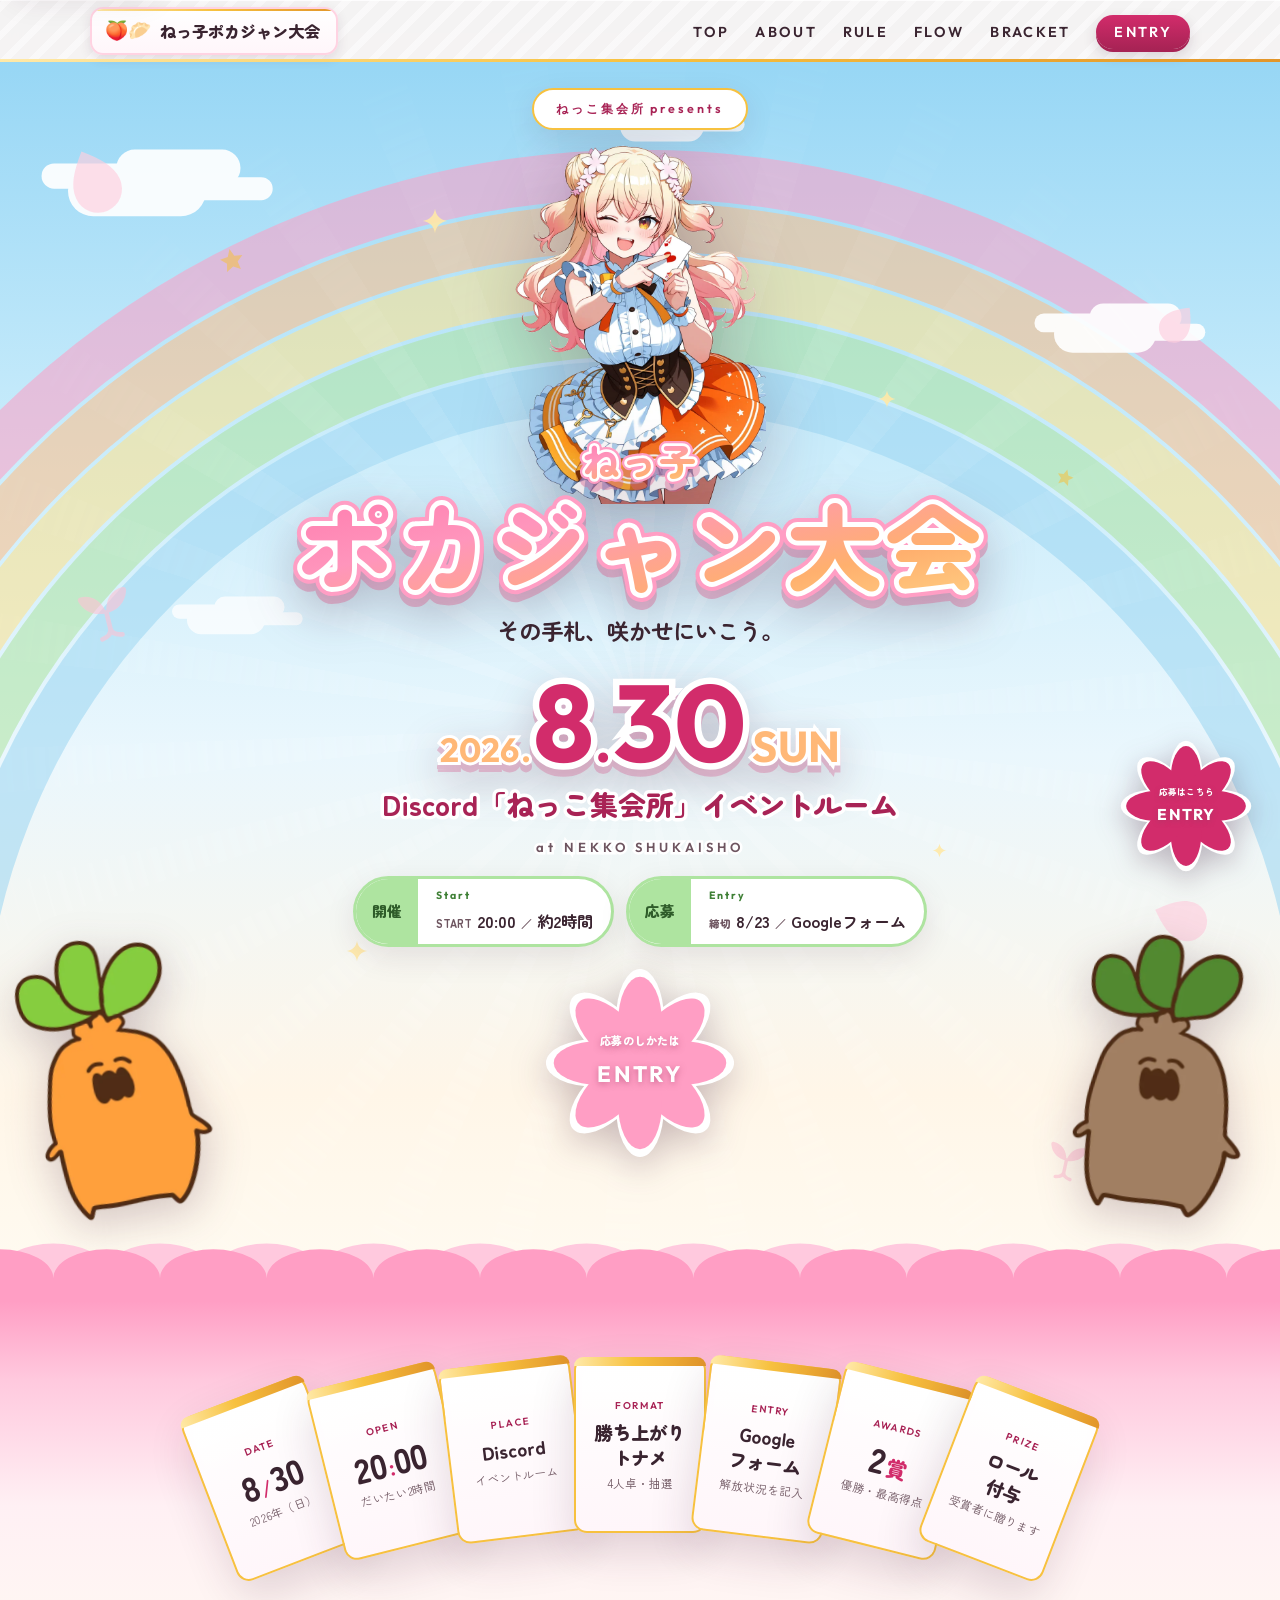
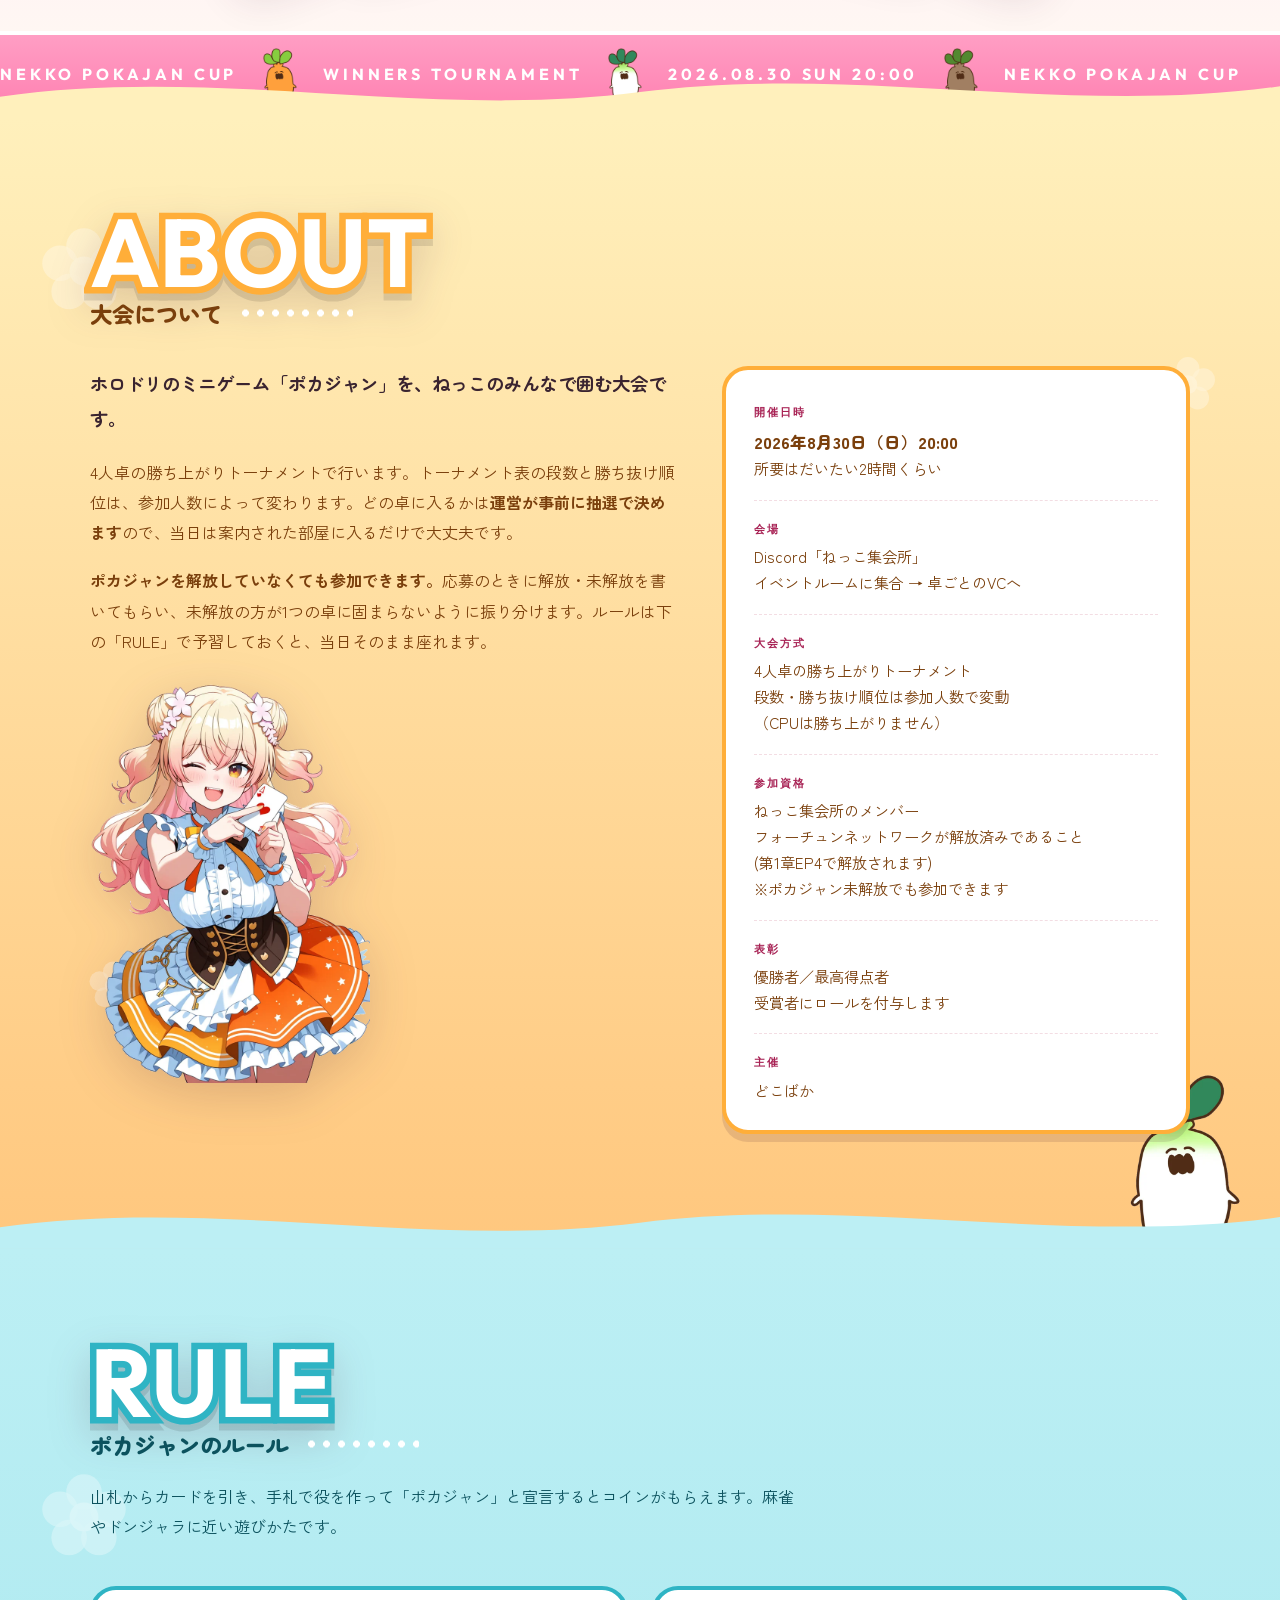
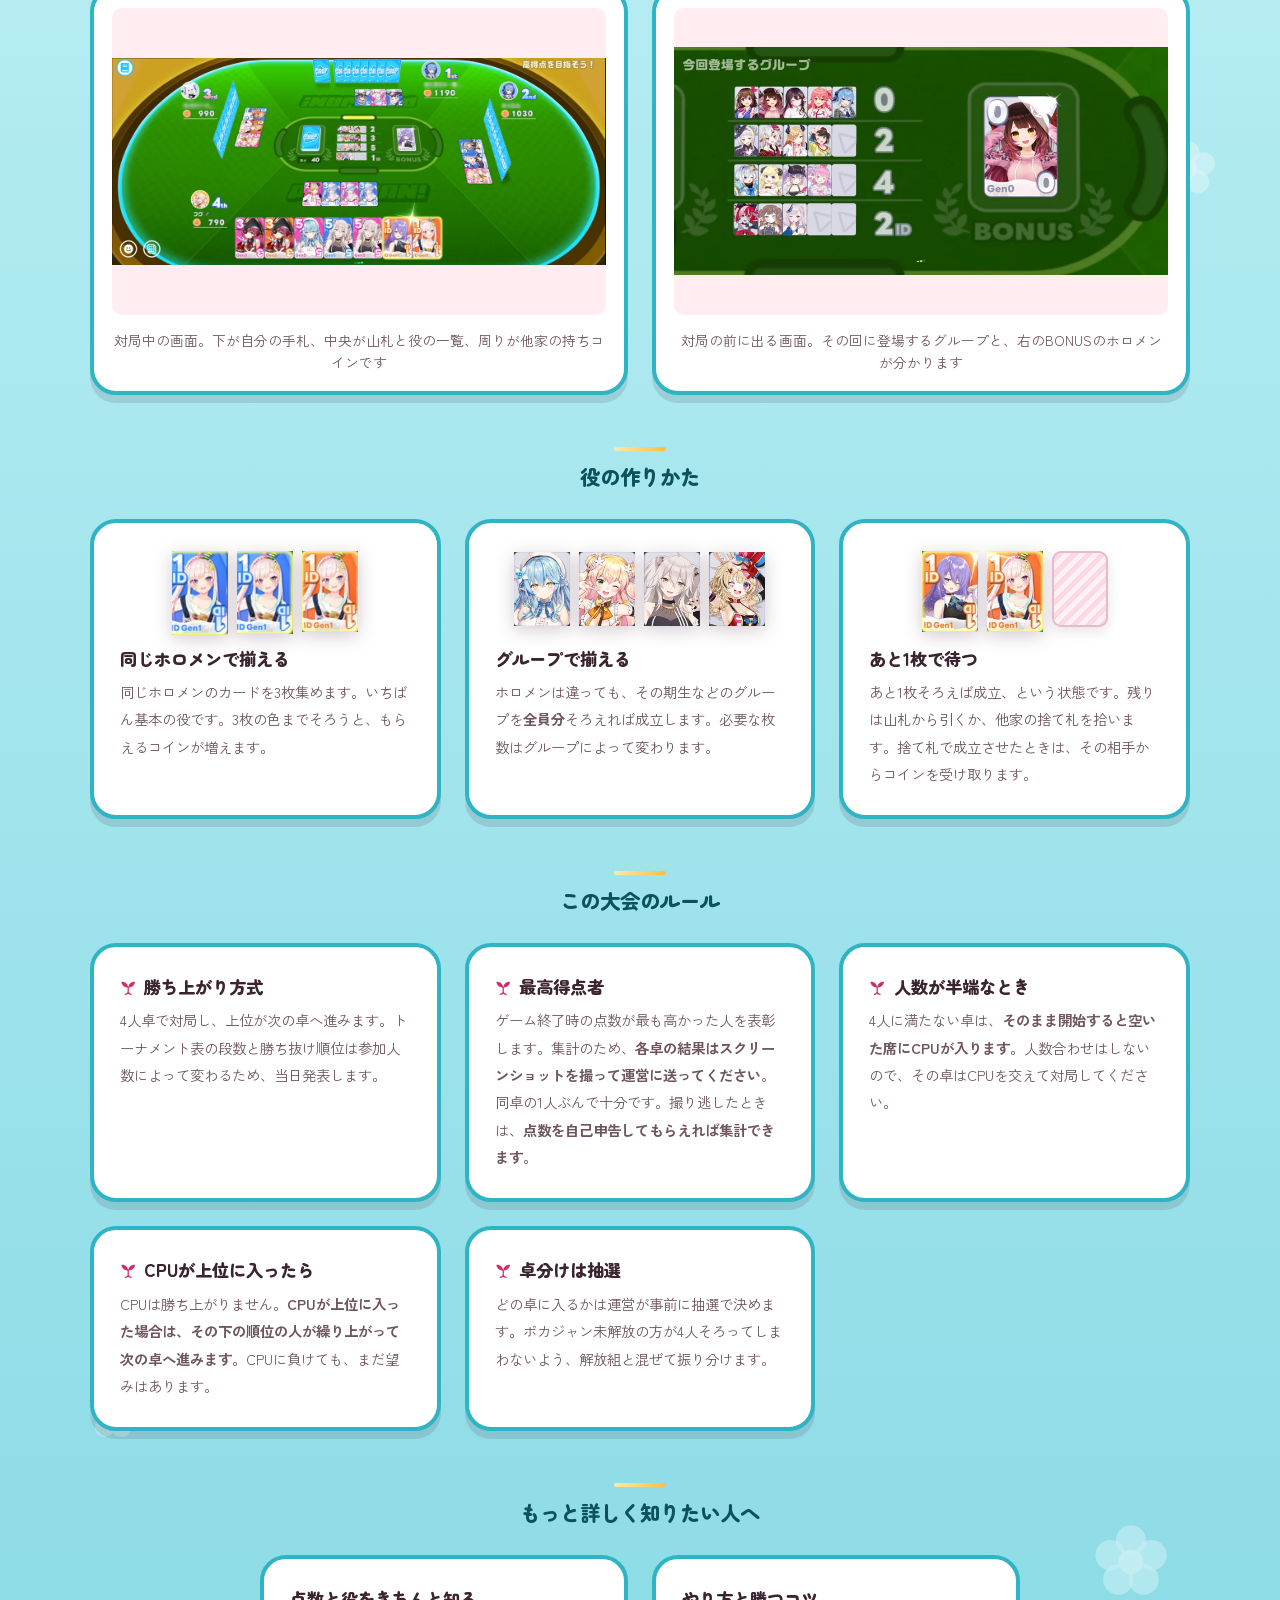
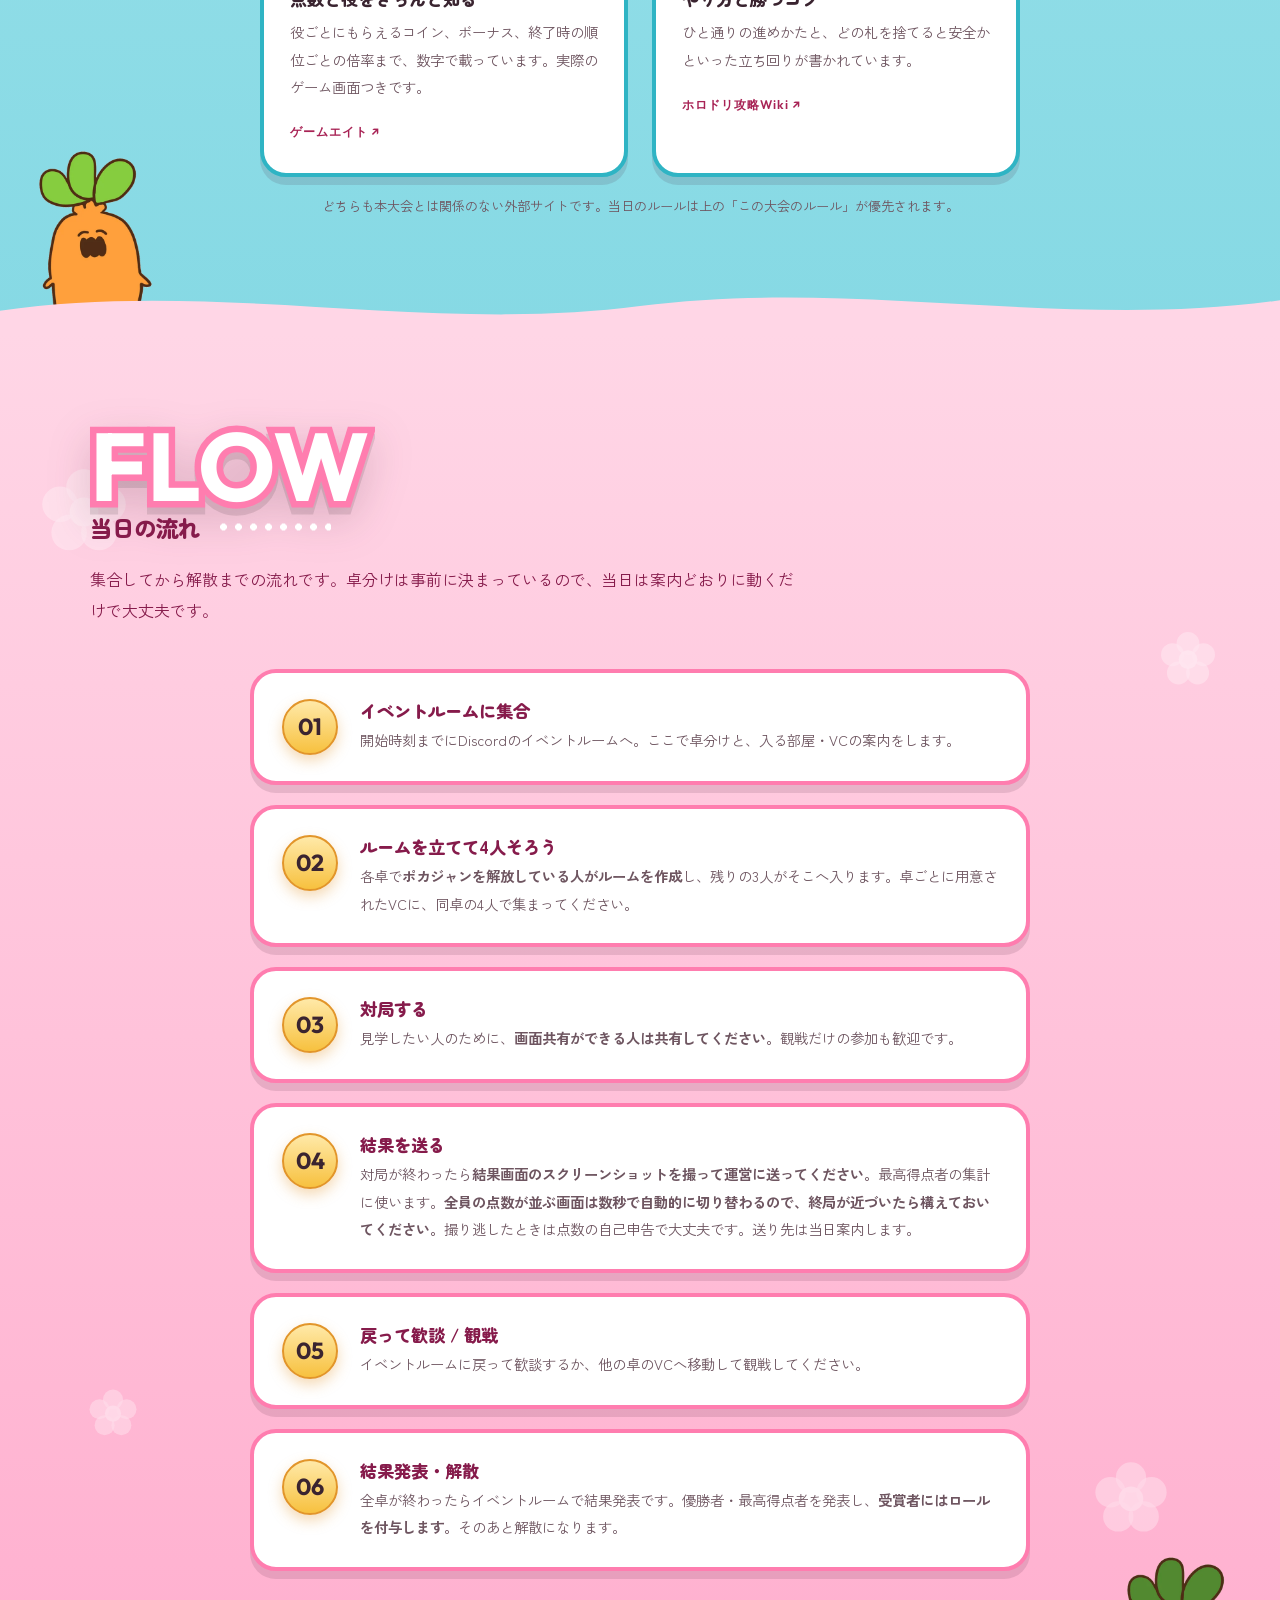
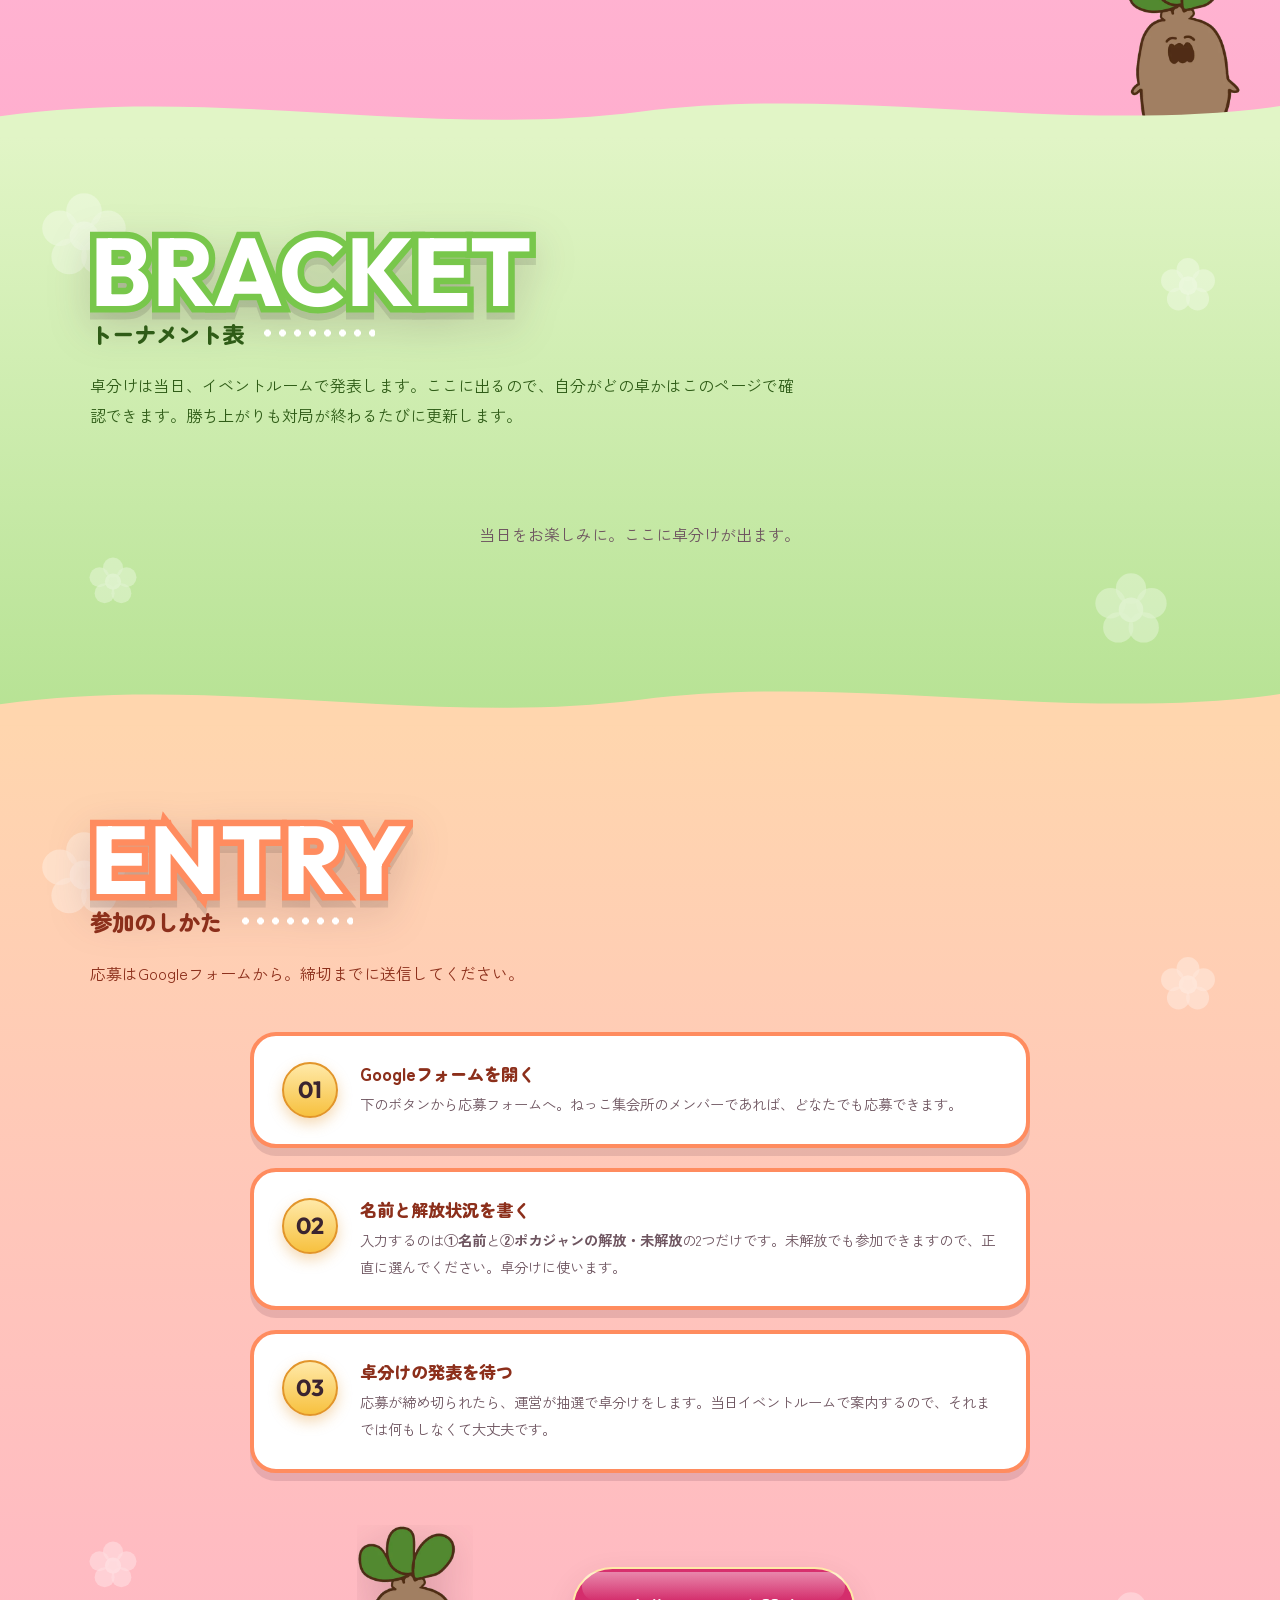
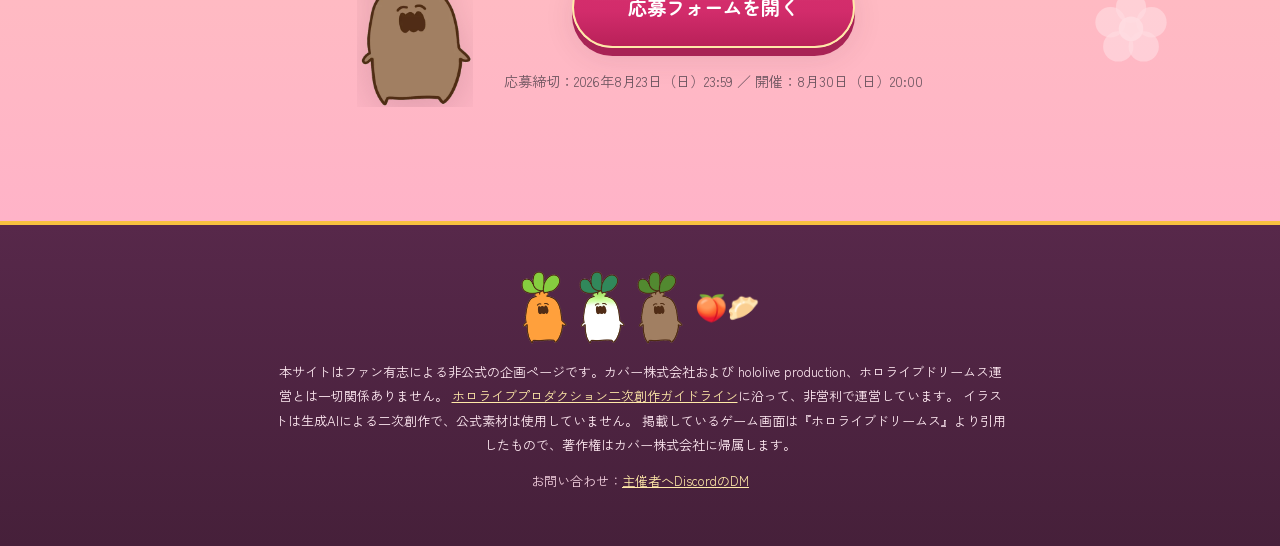
==== commit c262134f: "公式サイトを実際に描画して確認し、セクションを公式の作法に合わせた WebFetch はテキストしか返さないため、これまで見た目を推測で組んでいた。 ブラウザで描画して確認したところ、公式は以下の作法" ====
--- a/index.html
+++ b/index.html
@@ -664,6 +664,17 @@
 
 </main>
 
+<!-- 画面の隅に出しっぱなしにする応募ボタン（公式の TICKET にあたる位置づけ）。
+     花びらの形はヒーローのボタンと同じ定義を使い回しています。 -->
+<a class="fixed-entry" href="#entry">
+  <svg class="fixed-entry__petals" viewBox="-34 -34 268 268" aria-hidden="true">
+    <use href="#fb-petals" fill="#FFFFFF" transform="translate(100 100) scale(1.09) translate(-100 -100)"/>
+    <use href="#fb-petals" fill="currentColor"/>
+  </svg>
+  <!-- EDIT: 固定ボタンの文言 -->
+  <span class="fixed-entry__label"><small>応募はこちら</small>ENTRY</span>
+</a>
+
 <footer class="site-footer">
   <div class="wrap">
     <p class="site-footer__mark">
--- a/assets/style.css
+++ b/assets/style.css
@@ -47,8 +47,13 @@
   /* 見出しと日付の縁取りの太さ。1か所で太さを揃えるために変数にしています */
   --stroke-w:   18px;
 
-  /* 背景に散らす花。丸を5つ並べただけの自作の図形です */
+  /* 背景に散らす花。丸を5つ並べただけの自作の図形です。
+     淡い地には桃色、セクションの濃い地には白を使い分けます。 */
   --flower: url("data:image/svg+xml,%3Csvg xmlns='http://www.w3.org/2000/svg' viewBox='0 0 40 40'%3E%3Cg fill='%23FFDDE8'%3E%3Ccircle cx='20' cy='10' r='7.4'/%3E%3Ccircle cx='30' cy='17.2' r='7.4'/%3E%3Ccircle cx='26.2' cy='29' r='7.4'/%3E%3Ccircle cx='13.8' cy='29' r='7.4'/%3E%3Ccircle cx='10' cy='17.2' r='7.4'/%3E%3C/g%3E%3Ccircle cx='20' cy='20.4' r='6' fill='%23FFE3A8'/%3E%3C/svg%3E");
+  --flower-w: url("data:image/svg+xml,%3Csvg xmlns='http://www.w3.org/2000/svg' viewBox='0 0 40 40' fill='%23FFFFFF' fill-opacity='.62'%3E%3Ccircle cx='20' cy='10' r='7.4'/%3E%3Ccircle cx='30' cy='17.2' r='7.4'/%3E%3Ccircle cx='26.2' cy='29' r='7.4'/%3E%3Ccircle cx='13.8' cy='29' r='7.4'/%3E%3Ccircle cx='10' cy='17.2' r='7.4'/%3E%3Ccircle cx='20' cy='20.4' r='6' fill-opacity='.9'/%3E%3C/svg%3E");
+
+  /* セクションの境目に使ううねった曲線 */
+  --wave: url("data:image/svg+xml,%3Csvg xmlns='http://www.w3.org/2000/svg' viewBox='0 0 1200 100' preserveAspectRatio='none'%3E%3Cpath d='M0 100V62C200 8 400 102 600 54C800 6 1000 96 1200 44V100Z' fill='%23000'/%3E%3C/svg%3E");
 
   --radius:     20px;
   --radius-sm:  13px;
@@ -684,6 +689,39 @@
 .flower-btn:hover, .flower-btn:focus-visible { transform: translateY(-4px) scale(1.04); color: #FF87B6; }
 .flower-btn:focus-visible { outline: 3px solid var(--pink-deep); outline-offset: 6px; border-radius: 50%; }
 
+/* ---------- 5-8. 画面の隅に固定する応募ボタン ----------
+   公式の TICKET と同じ位置づけで、どこまでスクロールしても応募へ戻れます。
+   花びらの形はヒーローのボタンと同じ定義（#fb-petals）を使い回しています。 */
+.fixed-entry {
+  position: fixed; z-index: 60;
+  right: clamp(10px, 2vw, 26px); bottom: clamp(10px, 2vw, 26px);
+  display: grid; place-items: center;
+  width: clamp(94px, 12vw, 136px); aspect-ratio: 1;
+  /* どのセクションの地に重なっても沈まないよう、濃い桃で固定しています */
+  color: var(--pink);
+  text-decoration: none;
+  transition: transform var(--t) var(--ease);
+}
+.fixed-entry__petals {
+  position: absolute; inset: 0; width: 100%; height: 100%;
+  filter: drop-shadow(0 8px 14px rgba(70, 32, 58, .30));
+}
+.js .fixed-entry__petals { animation: spin-slow 34s linear infinite; }
+.fixed-entry__label {
+  position: relative;
+  display: grid; justify-items: center; gap: 1px;
+  font-family: var(--font-en); font-weight: 700;
+  font-size: clamp(.8rem, 1.5vw, .98rem); letter-spacing: .08em;
+  color: var(--surface);
+  text-shadow: 0 2px 5px rgba(160, 60, 100, .55);
+}
+.fixed-entry__label small {
+  font-family: var(--font-display); font-weight: 900;
+  font-size: .54rem; letter-spacing: .02em;
+}
+.fixed-entry:hover, .fixed-entry:focus-visible { transform: scale(1.07); }
+.fixed-entry:focus-visible { outline: 3px solid var(--pink-deep); outline-offset: 5px; border-radius: 50%; }
+
 /* ---------- 5-6. 下端のフリル ---------- */
 .hero__frill {
   position: absolute; left: 0; right: 0; bottom: -1px; z-index: 4;
@@ -768,8 +806,8 @@
 /* ---------- 7. 流れる帯 ---------- */
 .marquee {
   overflow: hidden;
-  background: linear-gradient(180deg, #57284A 0%, var(--plum) 100%);
-  border-block: 3px solid var(--gold);
+  background: linear-gradient(180deg, #FF9EC4 0%, #FF7FB0 100%);
+  border-block: 4px solid var(--surface);
   padding: 13px 0;
 }
 .marquee__track { display: flex; width: max-content; }
@@ -781,7 +819,7 @@
 .marquee__set em {
   font-family: var(--font-en); font-weight: 700; font-style: normal;
   font-size: 1rem; letter-spacing: .24em;
-  color: var(--gold-pale);
+  color: var(--surface);          /* 桃の帯に白。この太さと大きさなら読めます */
   white-space: nowrap;
 }
 .marquee__set .icon { font-size: 18px; color: var(--pink-soft); }
@@ -793,88 +831,104 @@
    JSが動かないときは複製されず1セットのまま（この帯は静止する）。 */
 @keyframes marquee { to { transform: translateX(calc(-100% / var(--marquee-sets, 1))); } }
 
-/* ---------- 8. 汎用セクション ---------- */
-.section { position: relative; padding: 92px 0; }
+/* ---------- 8. 汎用セクション ----------
+   公式にならって、セクションごとに地の色を変え、境目をうねった曲線で切ります。
+   色は各セクションで4つの変数を決めるだけにしてあり、
+   地・波・見出しの縁・カードの縁が、まとめてそれを拾います。
+     --sec-a  … 地の上端      --sec-b  … 地の下端
+     --sec-ink… その地に載せる文字色（本文が読める濃さで選んでいます）
+     --sec-edge… 見出しの縁とカードの縁 */
+.section {
+  position: relative;
+  padding: clamp(66px, 7vw, 96px) 0 clamp(80px, 9vw, 116px);
+  background: linear-gradient(180deg, var(--sec-a) 0%, var(--sec-b) 100%);
+  color: var(--sec-ink);
+}
+
+.section--about   { --sec-a: #FFF0BC; --sec-b: #FFC77E; --sec-ink: #7A3F0C; --sec-edge: #FFAE39; }
+.section--rule    { --sec-a: #BCEFF4; --sec-b: #86D9E4; --sec-ink: #0C525E; --sec-edge: #2FB4C4; }
+.section--flow    { --sec-a: #FFD6E6; --sec-b: #FFAECE; --sec-ink: #861B4B; --sec-edge: #FF7DAF; }
+.section--bracket { --sec-a: #E1F5C6; --sec-b: #B6E293; --sec-ink: #2F5C17; --sec-edge: #78C74B; }
+.section--entry   { --sec-a: #FFD6AE; --sec-b: #FFB3C8; --sec-ink: #8C2F1B; --sec-edge: #FF8C5F; }
+
+/* 上端をうねらせる。自分の地の色で、ひとつ上のセクションへ食い込ませています */
+.section::before {
+  content: ""; position: absolute; left: 0; right: 0; top: 0;
+  height: clamp(34px, 4.5vw, 72px);
+  transform: translateY(-99%);
+  background: var(--sec-a);
+  -webkit-mask: var(--wave) bottom center / 100% 100% no-repeat;
+  mask: var(--wave) bottom center / 100% 100% no-repeat;
+  z-index: 0;
+}
 
 /* 花を薄く散らす。公式でいう section_bg_flower にあたる部分を、
    丸を5つ並べただけの自作の図形で作っています（画像ファイルは増やしません）。 */
 .section::after {
   content: ""; position: absolute; inset: 0; z-index: 0;
-  pointer-events: none; opacity: .55;
+  pointer-events: none; opacity: .5;
   background:
-    var(--flower) 3%  11% / 78px no-repeat,
-    var(--flower) 94% 24% / 54px no-repeat,
-    var(--flower) 8%  79% / 46px no-repeat,
-    var(--flower) 90% 86% / 68px no-repeat;
+    var(--flower-w) 3%  10% / 96px no-repeat,
+    var(--flower-w) 95% 22% / 62px no-repeat,
+    var(--flower-w) 7%  78% / 54px no-repeat,
+    var(--flower-w) 91% 85% / 82px no-repeat;
 }
 /* 花は最背面に置き、中身は必ずその手前に出す */
 .section > * { position: relative; z-index: 1; }
 
-/* 牌の裏面を思わせる斜めストライプ＋上辺のスカラップ */
-.section--rule {
-  background:
-    repeating-linear-gradient(-45deg,
-      rgba(255, 255, 255, .4) 0 9px,
-      rgba(255, 255, 255, 0) 9px 26px),
-    var(--bg-alt);
-}
-.section--rule::before {
-  content: ""; position: absolute; left: 0; right: 0; top: 0; height: 26px;
-  background: radial-gradient(circle at 50% 100%, var(--bg) 0 13px, rgba(255, 247, 243, 0) 13.5px) repeat-x;
-  background-size: 40px 26px;
-}
-
+/* 見出し。公式にならって英字を主役にし、日本語を下へ添えます。
+   ただし公式ほど日本語を小さくはしていません。読み手が日本語話者で、
+   ここが「何の欄か」を伝えている文字だからです。 */
 .section__title {
-  display: grid; justify-items: center; gap: 4px;
-  font-size: clamp(1.6rem, 4.6vw, 2.3rem);
-  font-weight: 900; text-align: center;
-  margin-bottom: 16px;
+  display: grid; justify-items: start; gap: 2px;
+  text-align: left;
+  margin-bottom: 22px;
 }
 .section__en {
-  font-family: var(--font-en); font-weight: 600; font-size: .78rem;
-  letter-spacing: .3em; color: var(--pink-deep);
-}
-/* 見出しの左右に金の飾り罫。文字はキービジュアルと同じく白で縁取ります */
+  font-family: var(--font-en); font-weight: 700;
+  font-size: clamp(2.6rem, 8.5vw, 6rem);
+  line-height: .92; letter-spacing: .005em;
+  color: var(--surface);
+  filter: drop-shadow(0 7px 0 rgba(0, 0, 0, .10)) drop-shadow(0 14px 20px rgba(70, 32, 58, .18));
+}
+@supports (paint-order: stroke) {
+  .section__en { -webkit-text-stroke: 13px var(--sec-edge); paint-order: stroke fill; }
+}
 .section__ja {
-  position: relative; padding: 0 .1em;
+  position: relative;
   font-family: var(--font-display); font-weight: 900;
-  color: var(--pink);
-  filter: drop-shadow(0 4px 0 rgba(214, 92, 140, .26));
-}
-@supports (paint-order: stroke) {
-  .section__ja { -webkit-text-stroke: 8px var(--surface); paint-order: stroke fill; }
-}
-.section__ja::before, .section__ja::after {
-  content: ""; position: absolute; top: 50%;
-  width: clamp(24px, 6vw, 62px); height: 3px; border-radius: 3px;
-  background: linear-gradient(90deg, rgba(247, 193, 63, 0), var(--gold));
-}
-.section__ja::before { right: 100%; margin-right: 20px; }
-.section__ja::after  { left: 100%; margin-left: 20px; transform: scaleX(-1); }
-.section__mark { font-size: 1.6rem; color: var(--gold); margin-top: 10px; }
+  font-size: clamp(1.02rem, 2.7vw, 1.4rem);
+  color: var(--sec-ink);
+}
+/* 見出しの脇に白い点を並べる（公式の ✳ の列にあたる飾り） */
+.section__ja::after {
+  content: ""; position: absolute; left: 100%; top: 50%; margin-left: 16px;
+  width: clamp(38px, 9vw, 116px); height: 7px;
+  transform: translateY(-50%);
+  background: radial-gradient(circle, var(--surface) 0 3.2px, rgba(255, 255, 255, 0) 3.7px) repeat-x;
+  background-size: 15px 7px;
+}
+/* 見出し下の芽の印は、中央ぞろえだった頃の飾りです。
+   左寄せにした今は行から浮くので出しません（HTMLは残してあります）。 */
+.section__mark { display: none; }
 
 .section__lead {
-  max-width: 46em; margin: 0 auto 52px; text-align: center; color: var(--ink-muted);
-}
-
-/* 面の共通装飾（金の細縁とつや） */
-.about__facts, .yaku__card, .localrule__card, .refs__card, .tablecard, .steps__item {
+  max-width: 44em; margin: 0 0 44px; color: var(--sec-ink);
+}
+
+/* 面の共通装飾。公式にならって、太い縁と大きな角丸、
+   そして真下に落とす影（にじませない影）にしています。 */
+.about__facts, .yaku__card, .localrule__card, .refs__card, .tablecard, .steps__item, .shot {
   position: relative;
-  background: linear-gradient(180deg, var(--surface) 0%, #FFF9FB 100%);
-  border: 2px solid var(--line);
-  border-radius: var(--radius);
-  box-shadow: var(--shadow-deep);
+  background: var(--surface);
+  border: 4px solid var(--sec-edge);
+  border-radius: 26px;
+  box-shadow: 0 8px 0 rgba(70, 32, 58, .13);
   transition: transform var(--t) var(--ease), box-shadow var(--t) var(--ease);
 }
 .yaku__card:hover, .localrule__card:hover, .refs__card:hover, .steps__item:hover {
   transform: translateY(-4px);
-  box-shadow: var(--shadow-lift);
-}
-.about__facts::before, .yaku__card::before, .localrule__card::before, .refs__card::before,
-.tablecard::before, .steps__item::before {
-  content: ""; position: absolute; inset: -2px -2px auto; height: 6px;
-  border-radius: var(--radius) var(--radius) 0 0;
-  background: linear-gradient(90deg, var(--gold-pale), var(--gold) 50%, #E2952A);
+  box-shadow: 0 12px 0 rgba(70, 32, 58, .13);
 }
 
 /* ---------- 9. ABOUT ---------- */
@@ -975,20 +1029,15 @@
 }
 .shot {
   position: relative; margin: 0;
-  background: linear-gradient(180deg, var(--surface) 0%, #FFF9FB 100%);
-  border: 2px solid var(--line);
-  border-radius: var(--radius);
-  box-shadow: var(--shadow-deep);
+  background: var(--surface);
+  border: 4px solid var(--sec-edge);
+  border-radius: 26px;
+  box-shadow: 0 8px 0 rgba(70, 32, 58, .13);
   padding: 18px 18px 0;
   overflow: hidden;
   transition: transform var(--t) var(--ease), box-shadow var(--t) var(--ease);
 }
-.shot::before {
-  content: ""; position: absolute; inset: -2px -2px auto; height: 6px;
-  border-radius: var(--radius) var(--radius) 0 0;
-  background: linear-gradient(90deg, var(--gold-pale), var(--gold) 50%, #E2952A);
-}
-.shot:hover { transform: translateY(-4px); box-shadow: var(--shadow-lift); }
+.shot:hover { transform: translateY(-4px); box-shadow: 0 12px 0 rgba(70, 32, 58, .13); }
 /* スマホの縦長スクショでも横長でも、行の高さが揃うようにする */
 .shot img {
   display: block; width: 100%;
@@ -1300,15 +1349,19 @@
 .anim .reveal.is-visible :is(.yaku, .localrule, .refs, .steps, .shots) > *:nth-child(3) { transition-delay: 300ms; }
 .anim .reveal.is-visible :is(.yaku, .localrule, .refs, .steps, .shots) > *:nth-child(4) { transition-delay: 390ms; }
 
-/* 見出し左右の金の罫線は、中心から外へ引かれる */
-.anim .section__ja::before, .anim .section__ja::after { transform: scaleX(0); }
-.anim .section__ja::before { transform-origin: right; }
-.anim .section__ja::after  { transform-origin: right; }   /* scaleX(-1) 済みなので右が中心側 */
-.anim .reveal.is-visible .section__ja::before,
+/* 見出しの脇の白い点は、見出し側から外へ向かって伸びる。
+   縦の中心合わせ（translateY）を消さないよう、拡大と一緒に書いています。 */
+.anim .section__ja::after {
+  transform: translateY(-50%) scaleX(0);
+  transform-origin: left;
+}
 .anim .reveal.is-visible .section__ja::after {
-  animation: rule-draw .7s var(--ease) .35s both;
-}
-.anim .reveal.is-visible .section__ja::after { transform: scaleX(-1); }
+  animation: dots-draw .7s var(--ease) .35s both;
+}
+@keyframes dots-draw {
+  from { transform: translateY(-50%) scaleX(0); }
+  to   { transform: translateY(-50%) scaleX(1); }
+}
 
 /* 役の札と手順の番号は、跳ねて現れる */
 .anim .reveal.is-visible .mini { animation: pop-in .45s cubic-bezier(.34, 1.4, .64, 1) both; }
@@ -1395,7 +1448,8 @@
   .kv-date__dow  { -webkit-text-stroke-width: 5px; }
   .kv-place__ja  { -webkit-text-stroke-width: 5px; }
   .kv-place__en  { -webkit-text-stroke-width: 4px; }
-  .section__ja   { -webkit-text-stroke-width: 6px; }
+  /* 日本語の見出しは縁を付けません。この大きさで縁を足すと字が潰れます */
+  .section__en   { -webkit-text-stroke-width: 8px; }
 
   .countdown { gap: 8px; }
   .countdown__label { width: 100%; }
@@ -1423,7 +1477,7 @@
   .marquee__set em { font-size: .85rem; letter-spacing: .18em; }
 
   .section { padding: 66px 0; }
-  .section__ja::before, .section__ja::after { display: none; }
+  .section__ja::after { display: none; }
   .steps__item { grid-template-columns: 1fr; gap: 12px; padding: 24px 22px; }
 
   /* CTA はねっ子を上に逃がして、ボタンの幅を確保する */
@@ -1458,13 +1512,12 @@
   .js .fall__petal, .js .deco--sparkle, .marquee__track.is-fitted,
   .js .hero__sunburst, .js .deco, .js .hero__catch,
   .js .cloud, .js .hero__chara, .js .mascot--l, .js .mascot--r,
-  .js .flower-btn__petals,
+  .js .flower-btn__petals, .js .fixed-entry__petals,
   .js .marquee__nekko, .js .site-footer__nekko, .js .splash__portrait img,
   .js .countdown__cell,
-  .anim .section__ja::before, .anim .section__ja::after,
+  .anim .section__ja::after,
   .anim .mini, .anim .steps__num { animation: none !important; }
-  .anim .section__ja::before { transform: scaleX(1) !important; }
-  .anim .section__ja::after  { transform: scaleX(-1) !important; }
+  .anim .section__ja::after { transform: translateY(-50%) scaleX(1) !important; }
   .anim .nekko-peek { clip-path: none !important; animation: none !important; }
   .js .fall__petal { opacity: .6; }
   .js .deco--sparkle { opacity: .8; }
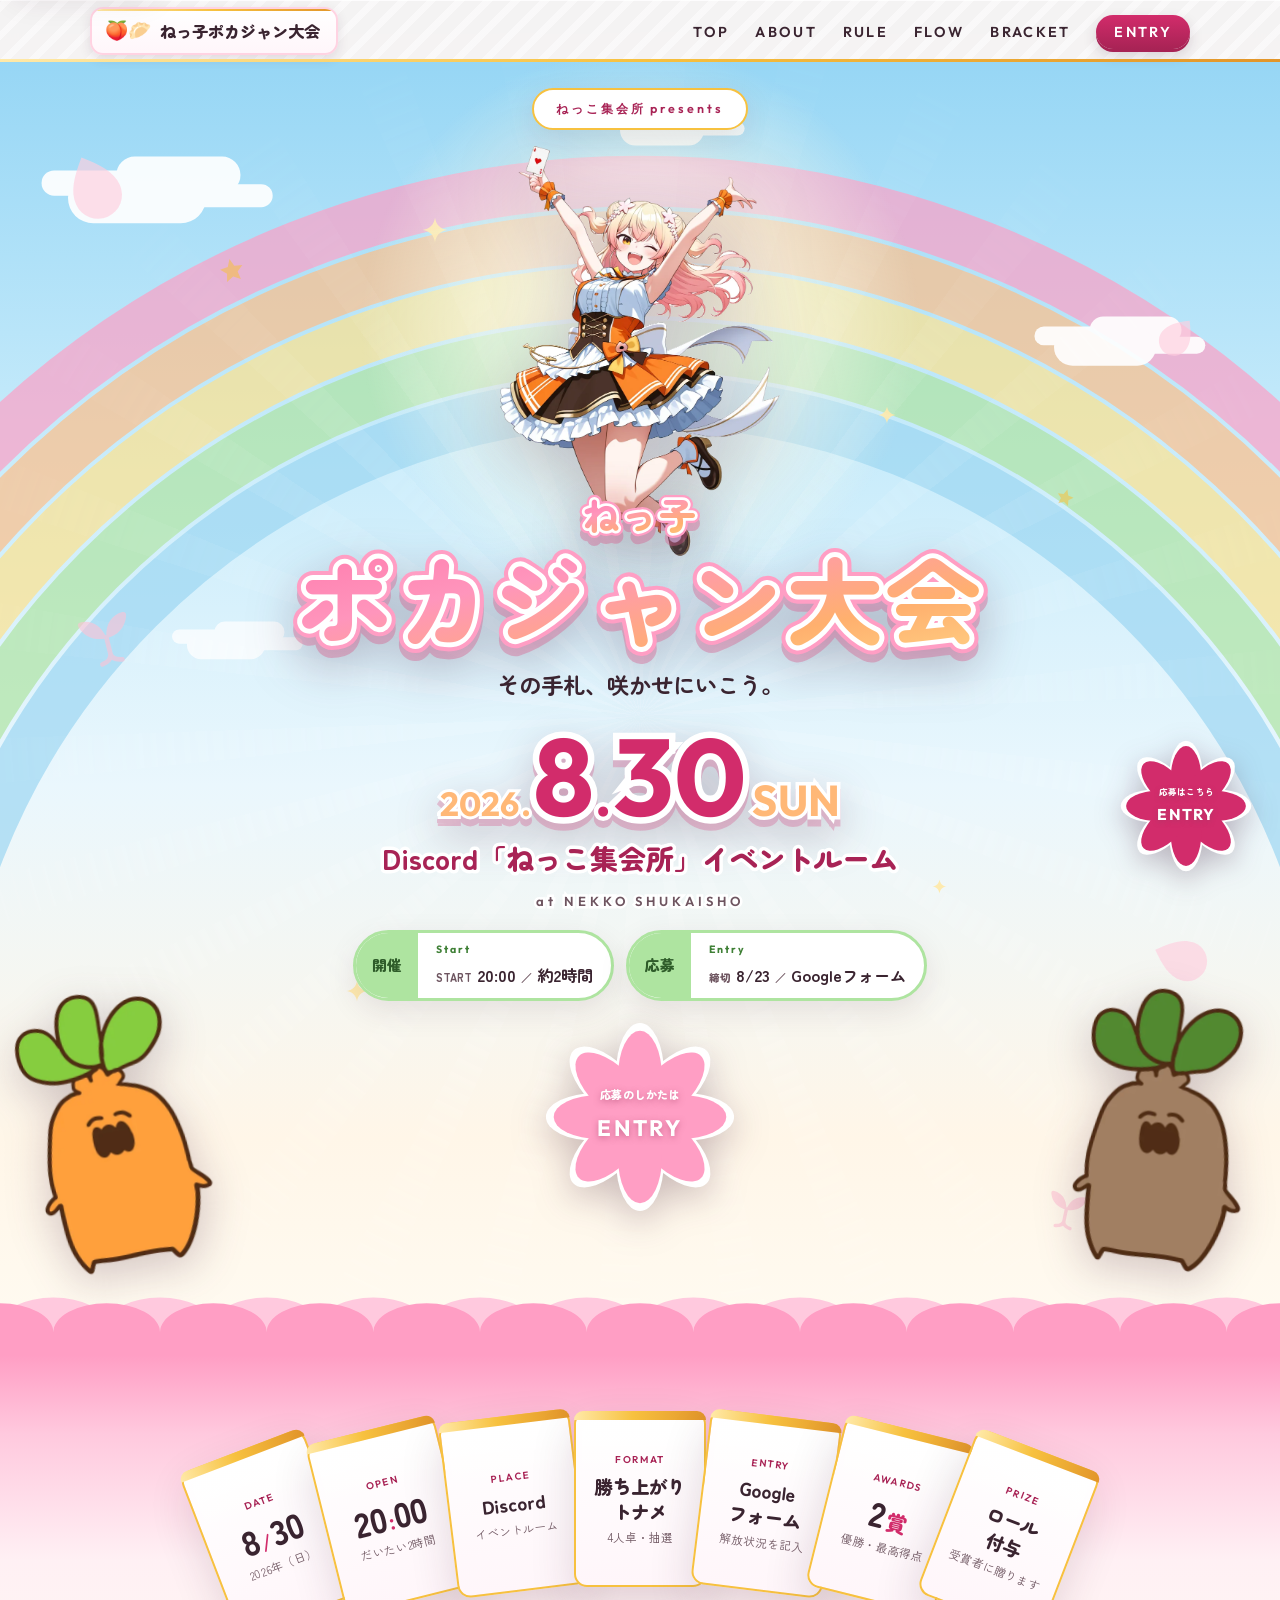
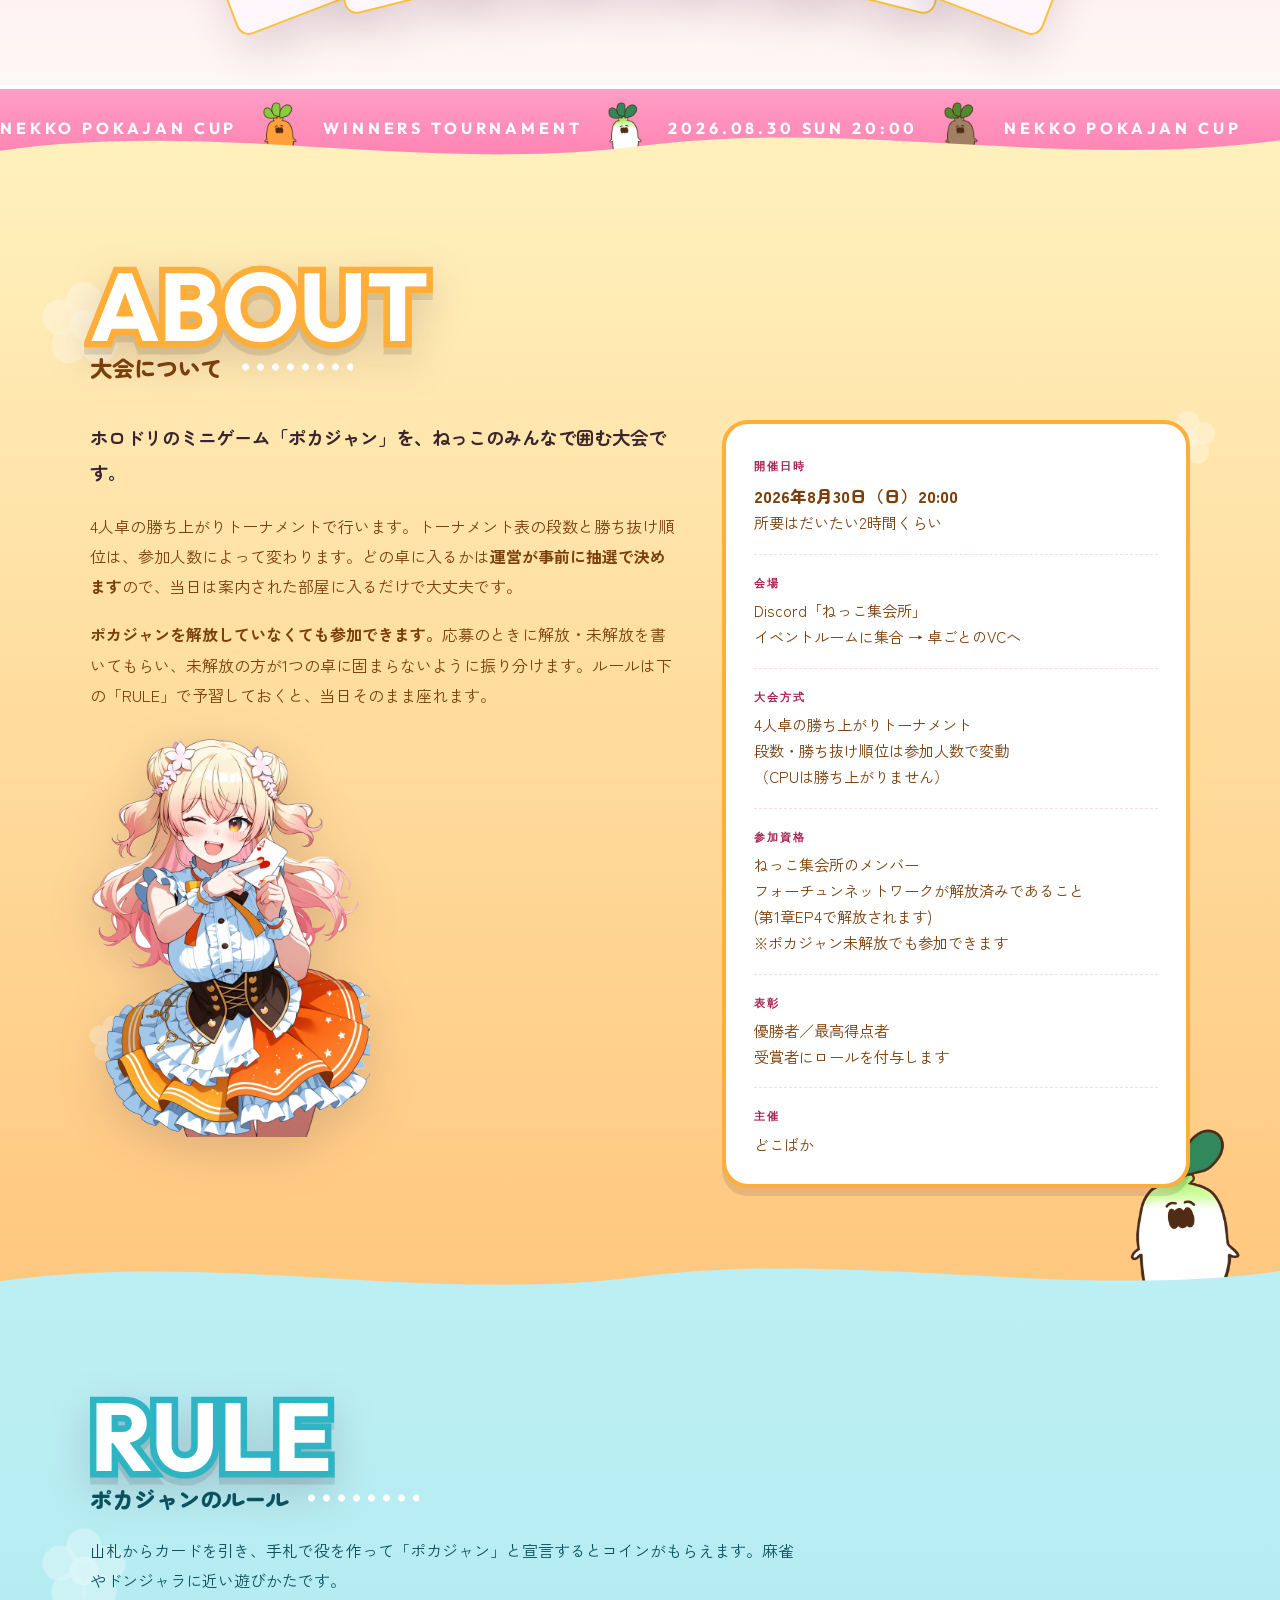
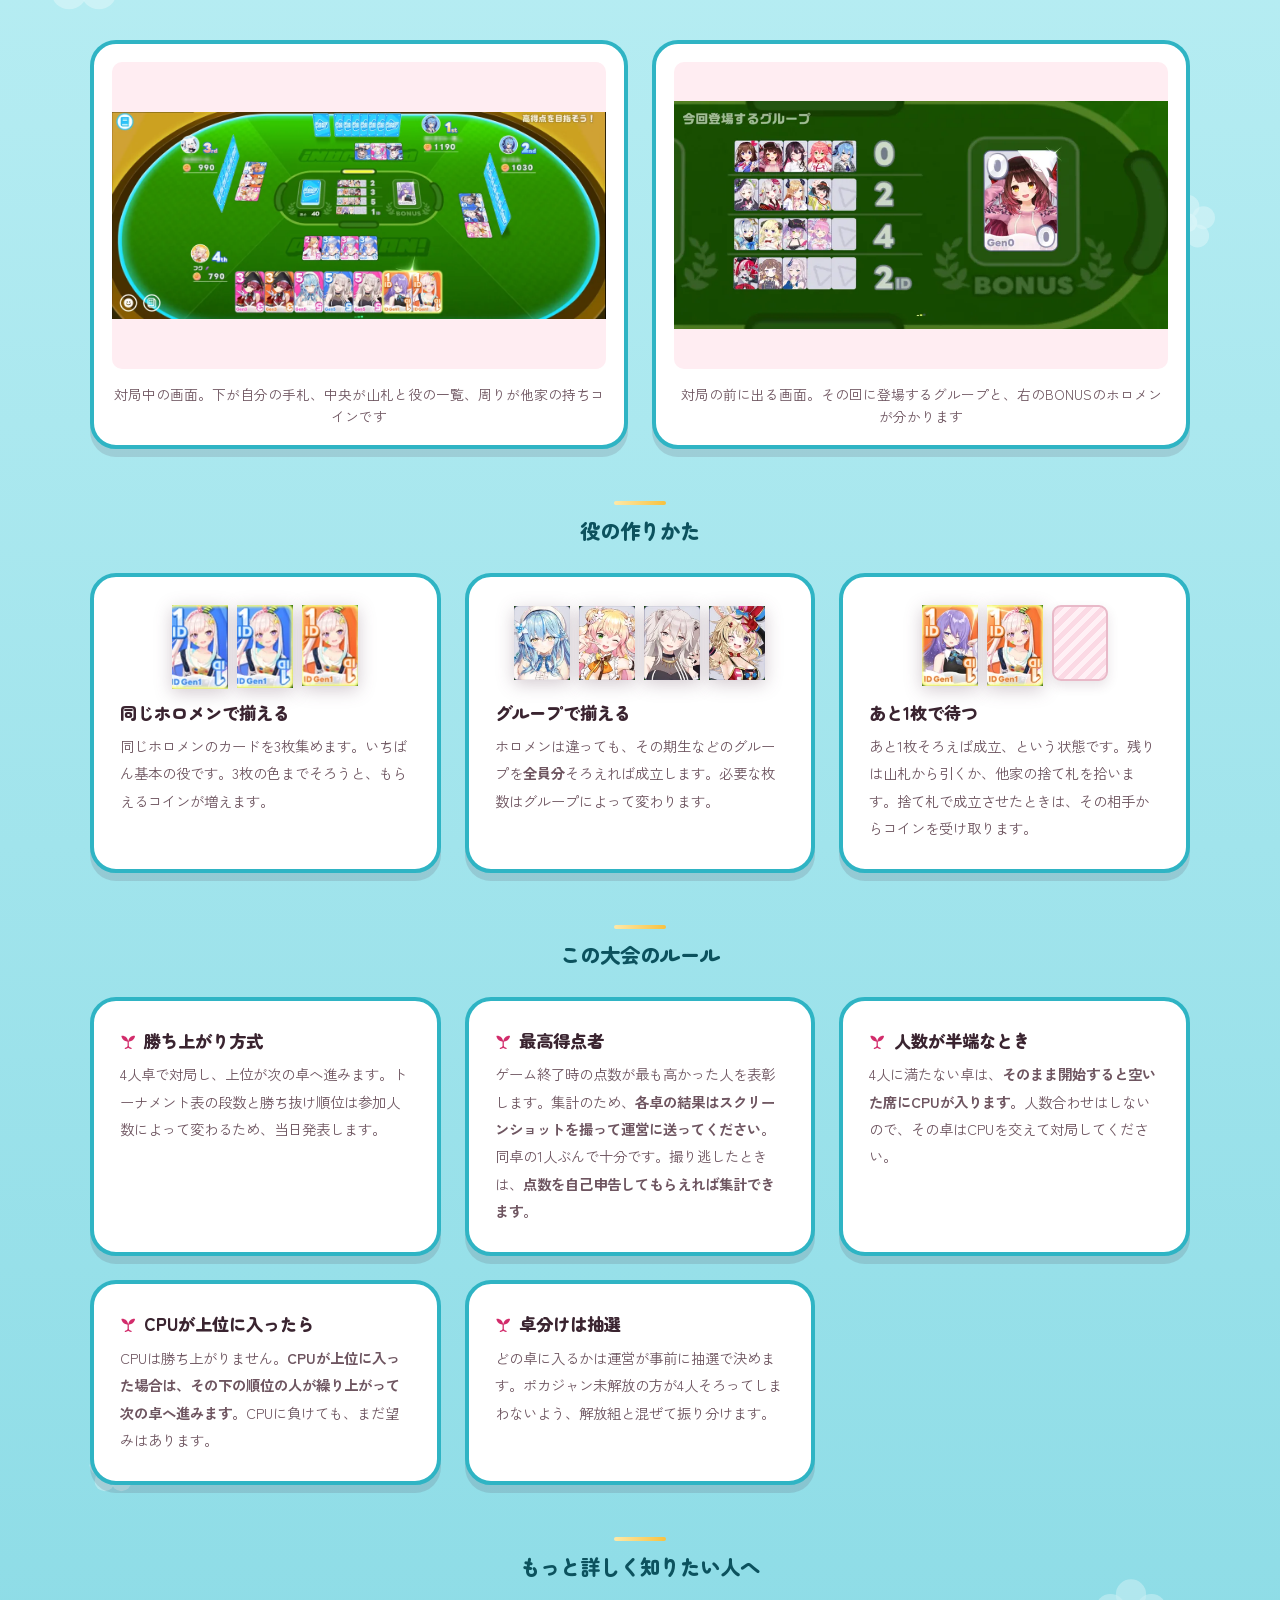
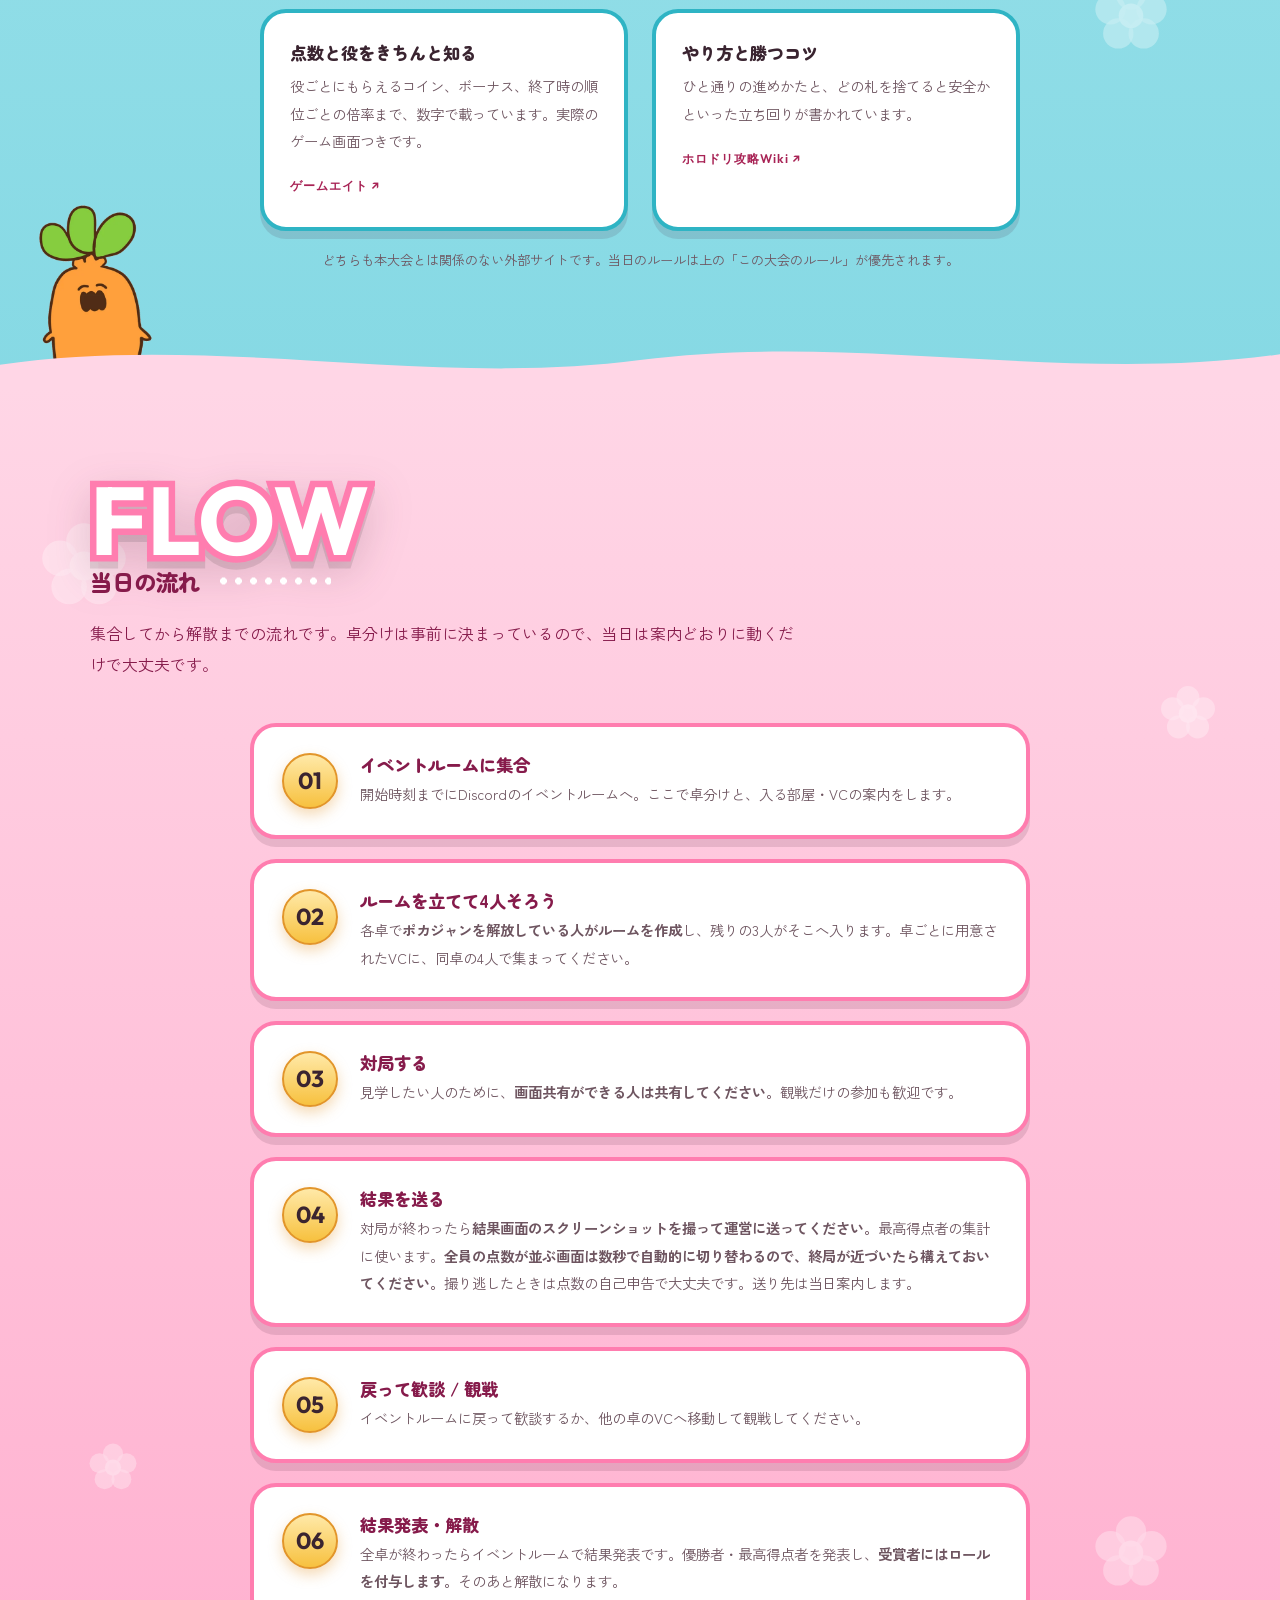
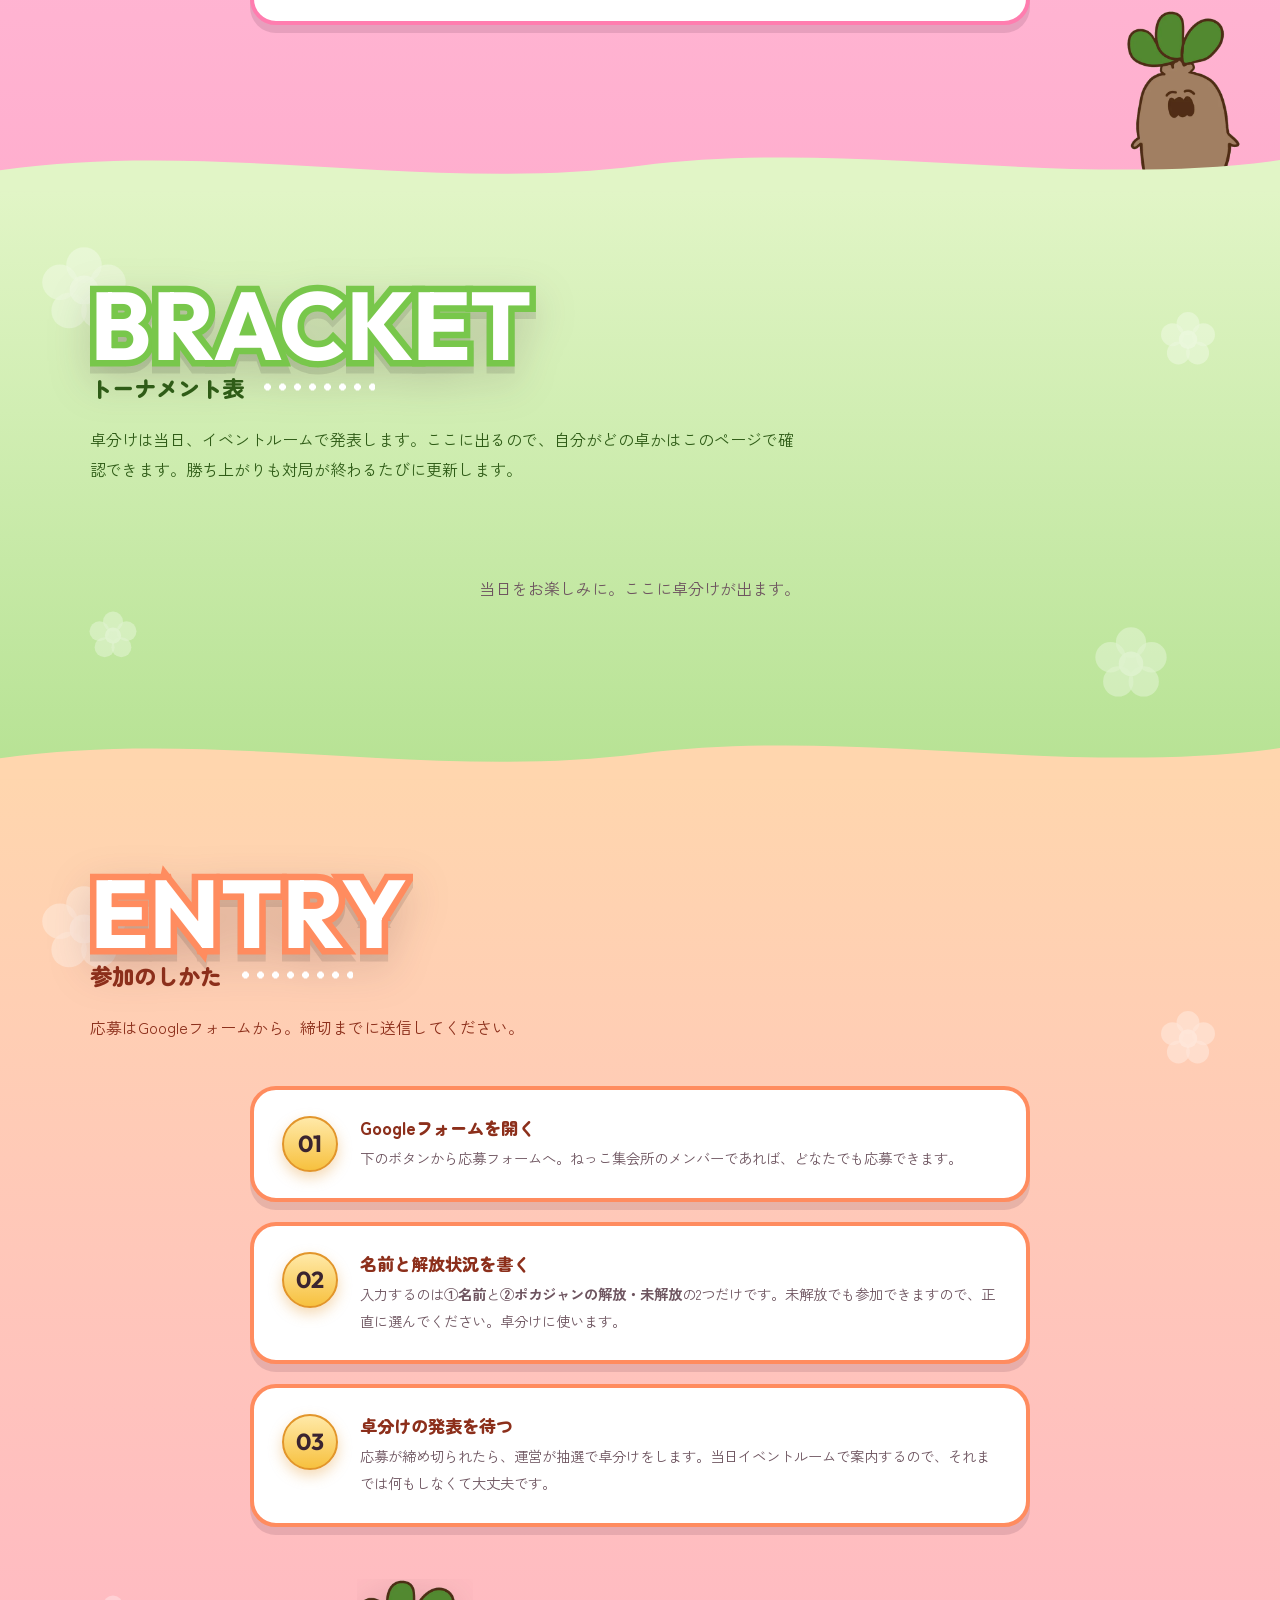
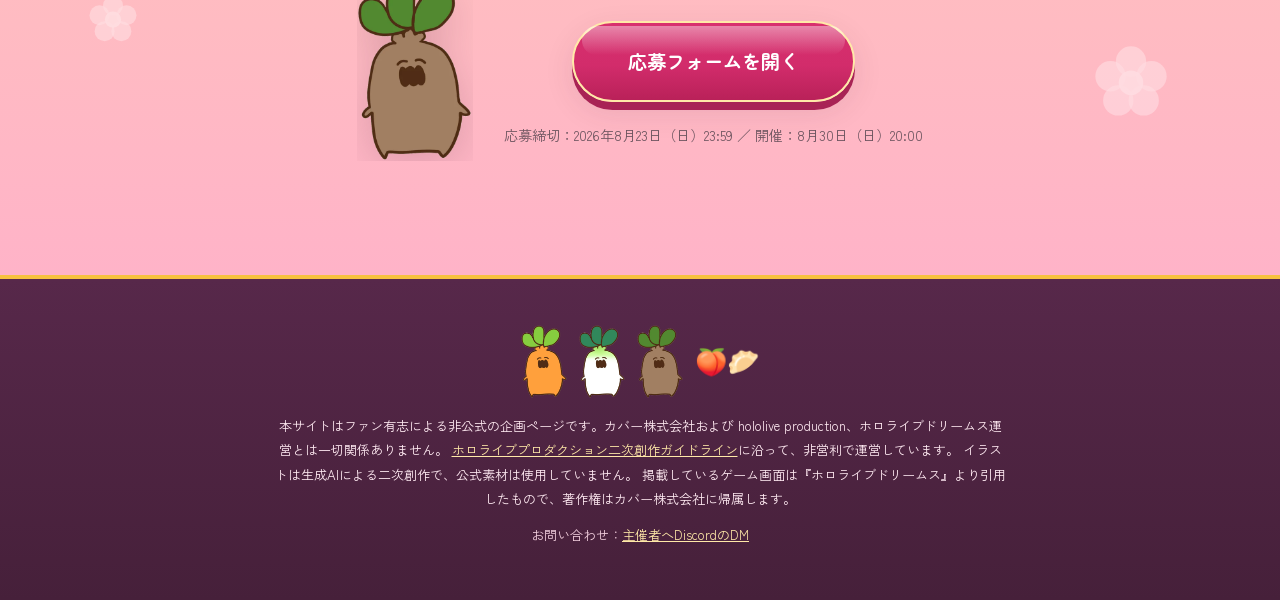
==== commit 21f5bf82: "キービジュアルの絵をAIで作り直し、空を豪華にした generate_nene.py に kv プリセットを追加（空を舞う全身の躍動ポーズ）。 4枚の候補から seed=3264359572 を採用し" ====
--- a/index.html
+++ b/index.html
@@ -162,8 +162,9 @@
 
     <!-- 主役。読み込めたときだけ出ます（画像を消してもレイアウトは崩れません）。
          公式と同じく「キャラクター → 大会名 → 日付」の順に縦へ積みます。 -->
+    <!-- EDIT: キービジュアルの絵（tools/generate_nene.py --preset kv で作り直せます／seed=3264359572） -->
     <div class="hero__chara" data-img-slot hidden aria-hidden="true">
-      <img src="assets/img/nene.webp" alt="">
+      <img src="assets/img/nene-kv.webp" alt="">
     </div>
 
     <div class="hero__head">
--- a/assets/style.css
+++ b/assets/style.css
@@ -342,7 +342,8 @@
   position: absolute; left: 50%; top: 4%;
   width: min(1500px, 145%); height: 78%;
   translate: -50% 0;
-  opacity: .55;
+  opacity: .68;
+  filter: blur(.4px);
 }
 
 /* 雲は円を3つ重ねただけの図形です（画像は使っていません） */
@@ -443,14 +444,21 @@
    画像スロットなので、ファイルを消しても枠だけが残ることはありません。 */
 .hero__chara {
   position: relative; z-index: 1;
-  width: clamp(190px, 27vw, 350px);
+  width: clamp(220px, 32vw, 415px);
   margin: 0 auto;
   pointer-events: none;
 }
 .hero__chara[hidden] { display: none; }
+/* 背後の光。空から主役を浮かせるための膜で、画像は使っていません */
+.hero__chara::before {
+  content: ""; position: absolute; left: 50%; top: 44%; z-index: -1;
+  width: 190%; aspect-ratio: 1; translate: -50% -50%;
+  background: radial-gradient(closest-side,
+    rgba(255, 255, 255, .85) 0%, rgba(255, 252, 235, .5) 42%, rgba(255, 255, 255, 0) 72%);
+}
 .hero__chara img {
   display: block; width: 100%; height: auto;
-  max-height: 40svh; object-fit: contain; object-position: bottom;
+  max-height: 46svh; object-fit: contain; object-position: bottom;
   filter: drop-shadow(0 18px 34px rgba(70, 32, 58, .26));
 }
 .js .hero__chara { animation: float-chara 7s ease-in-out infinite; }
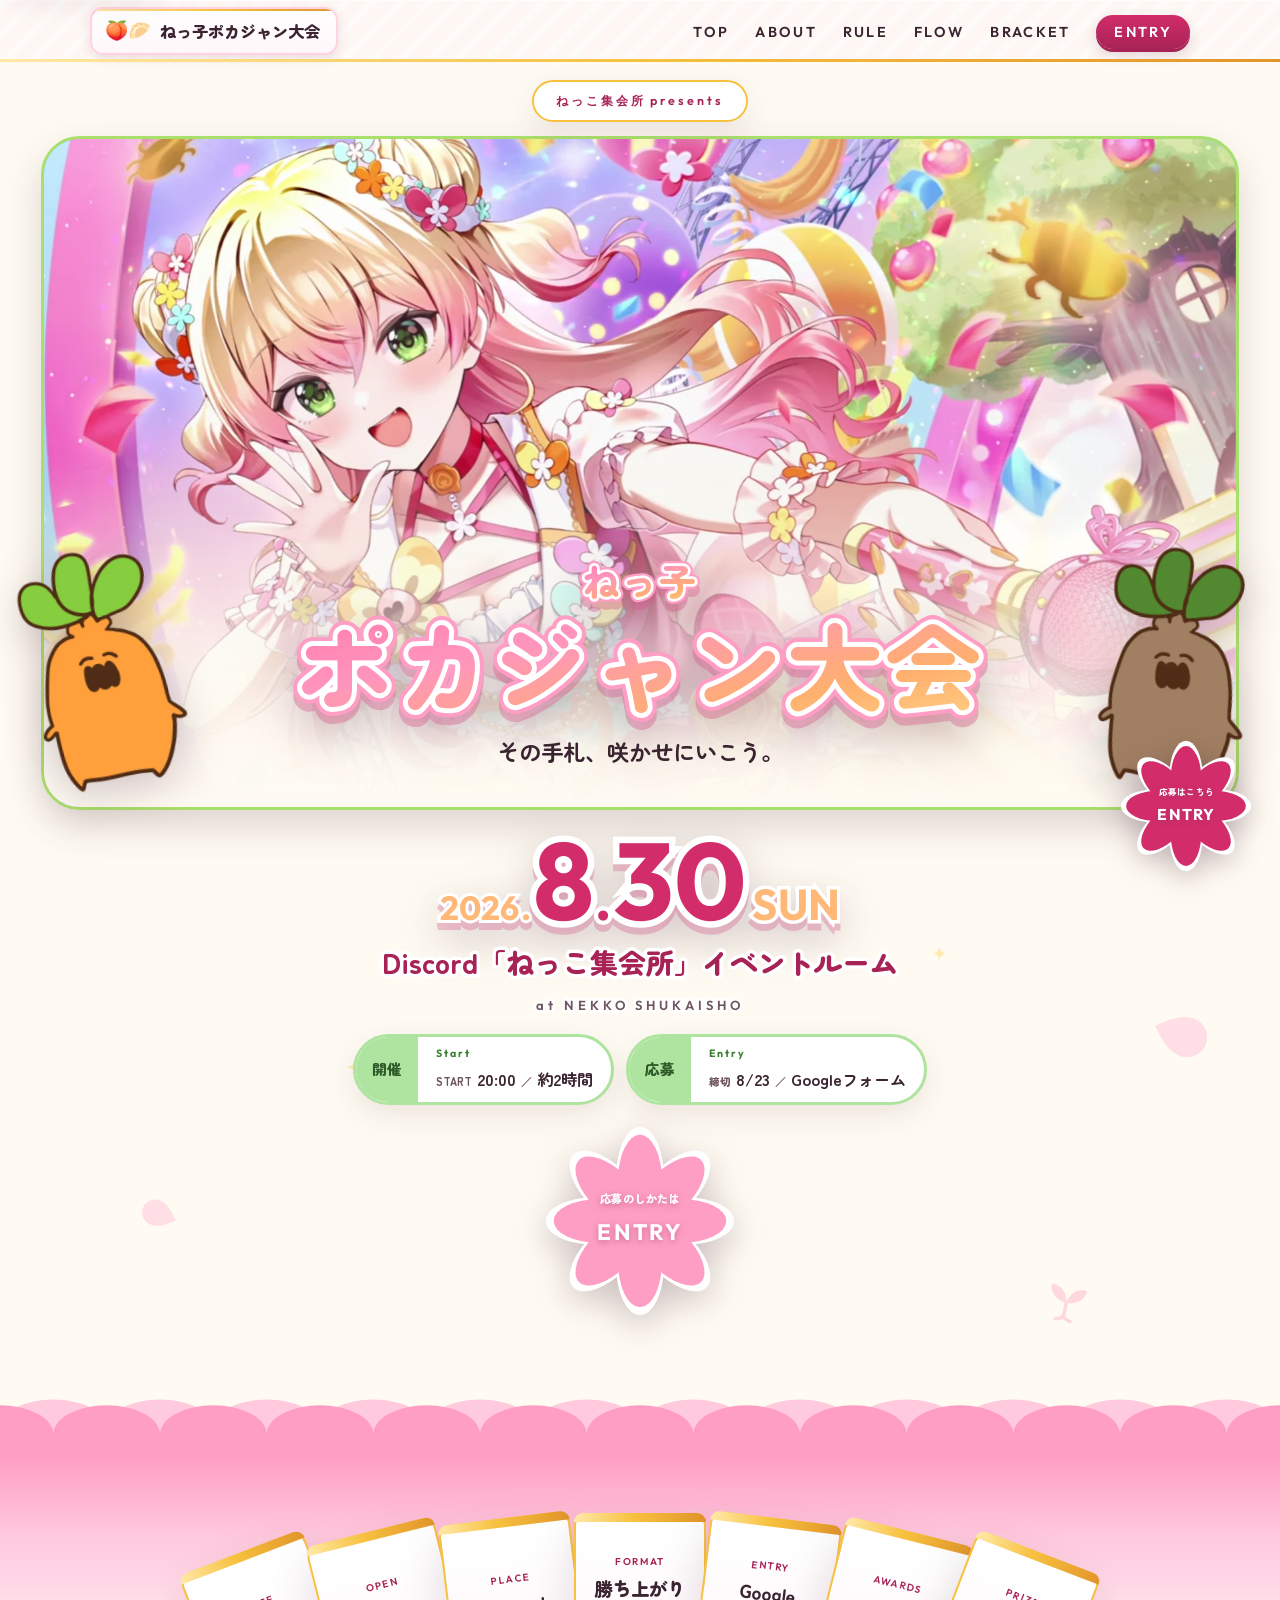
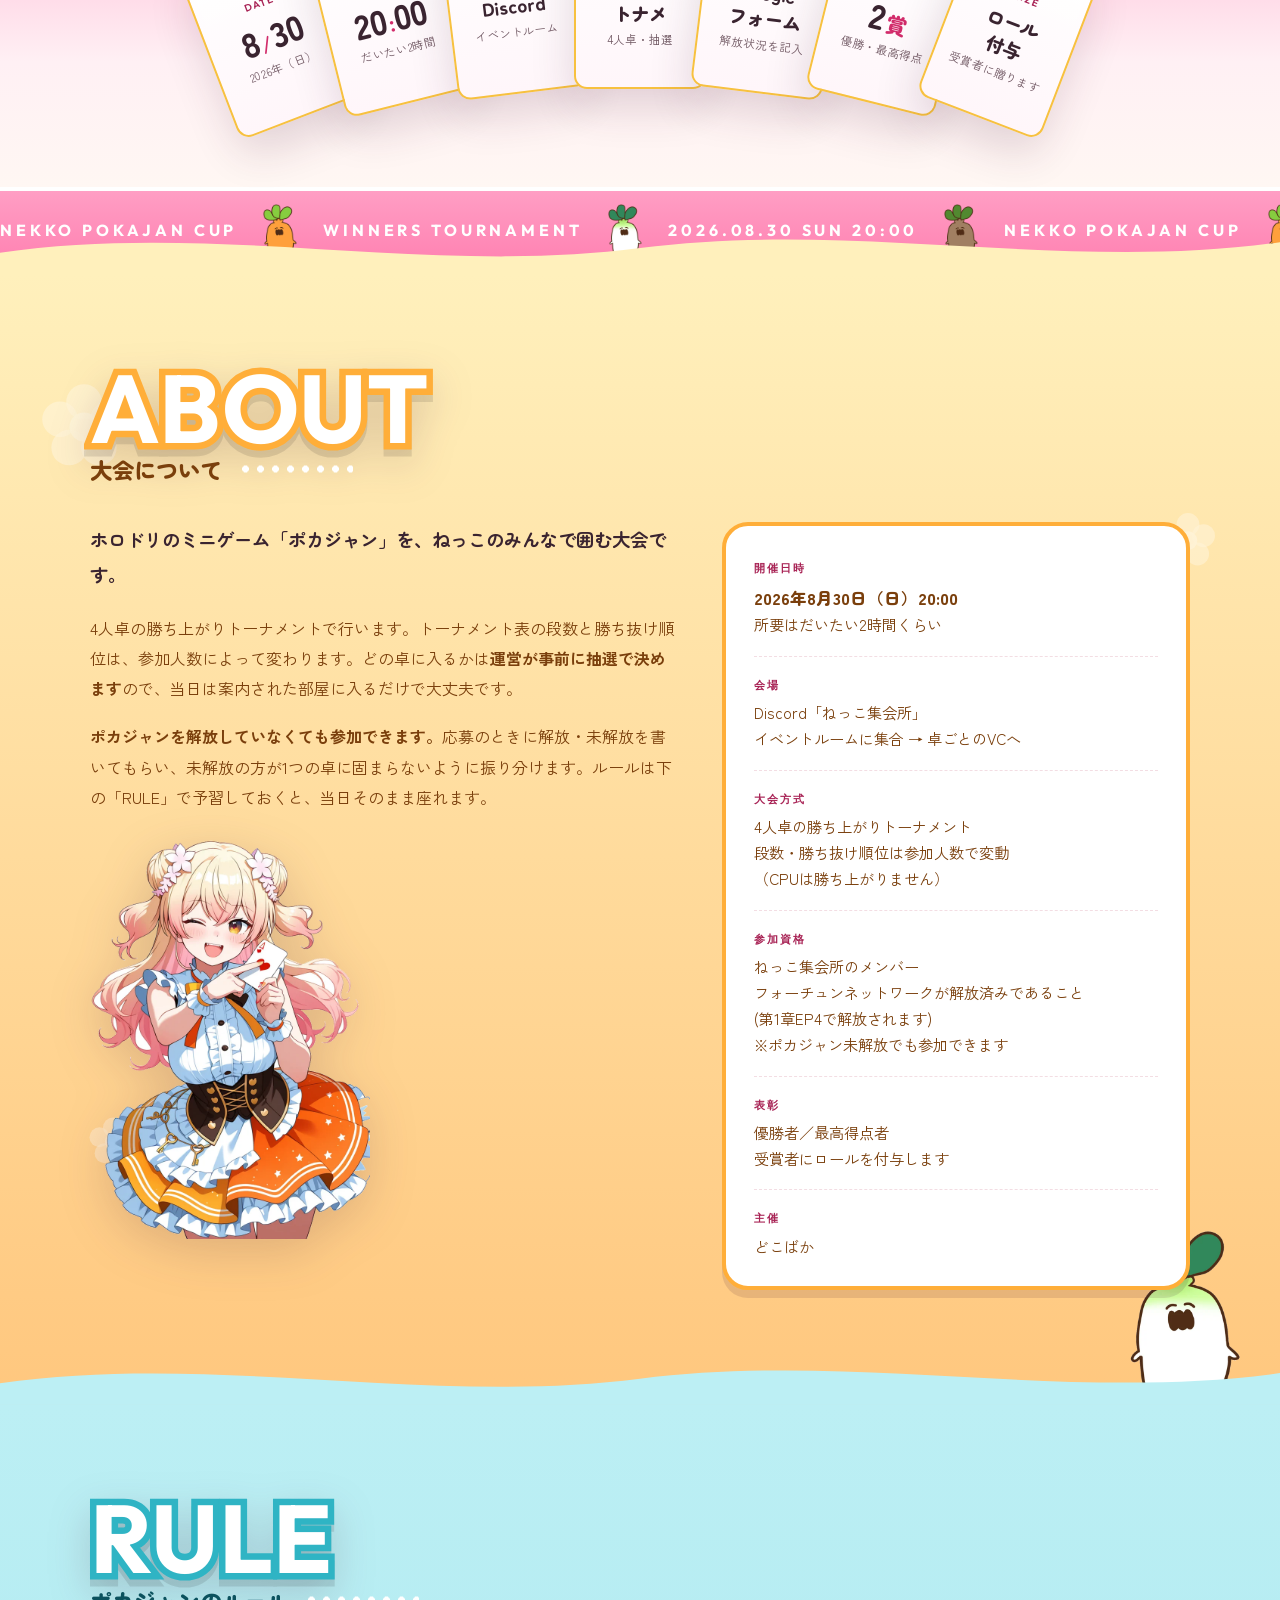
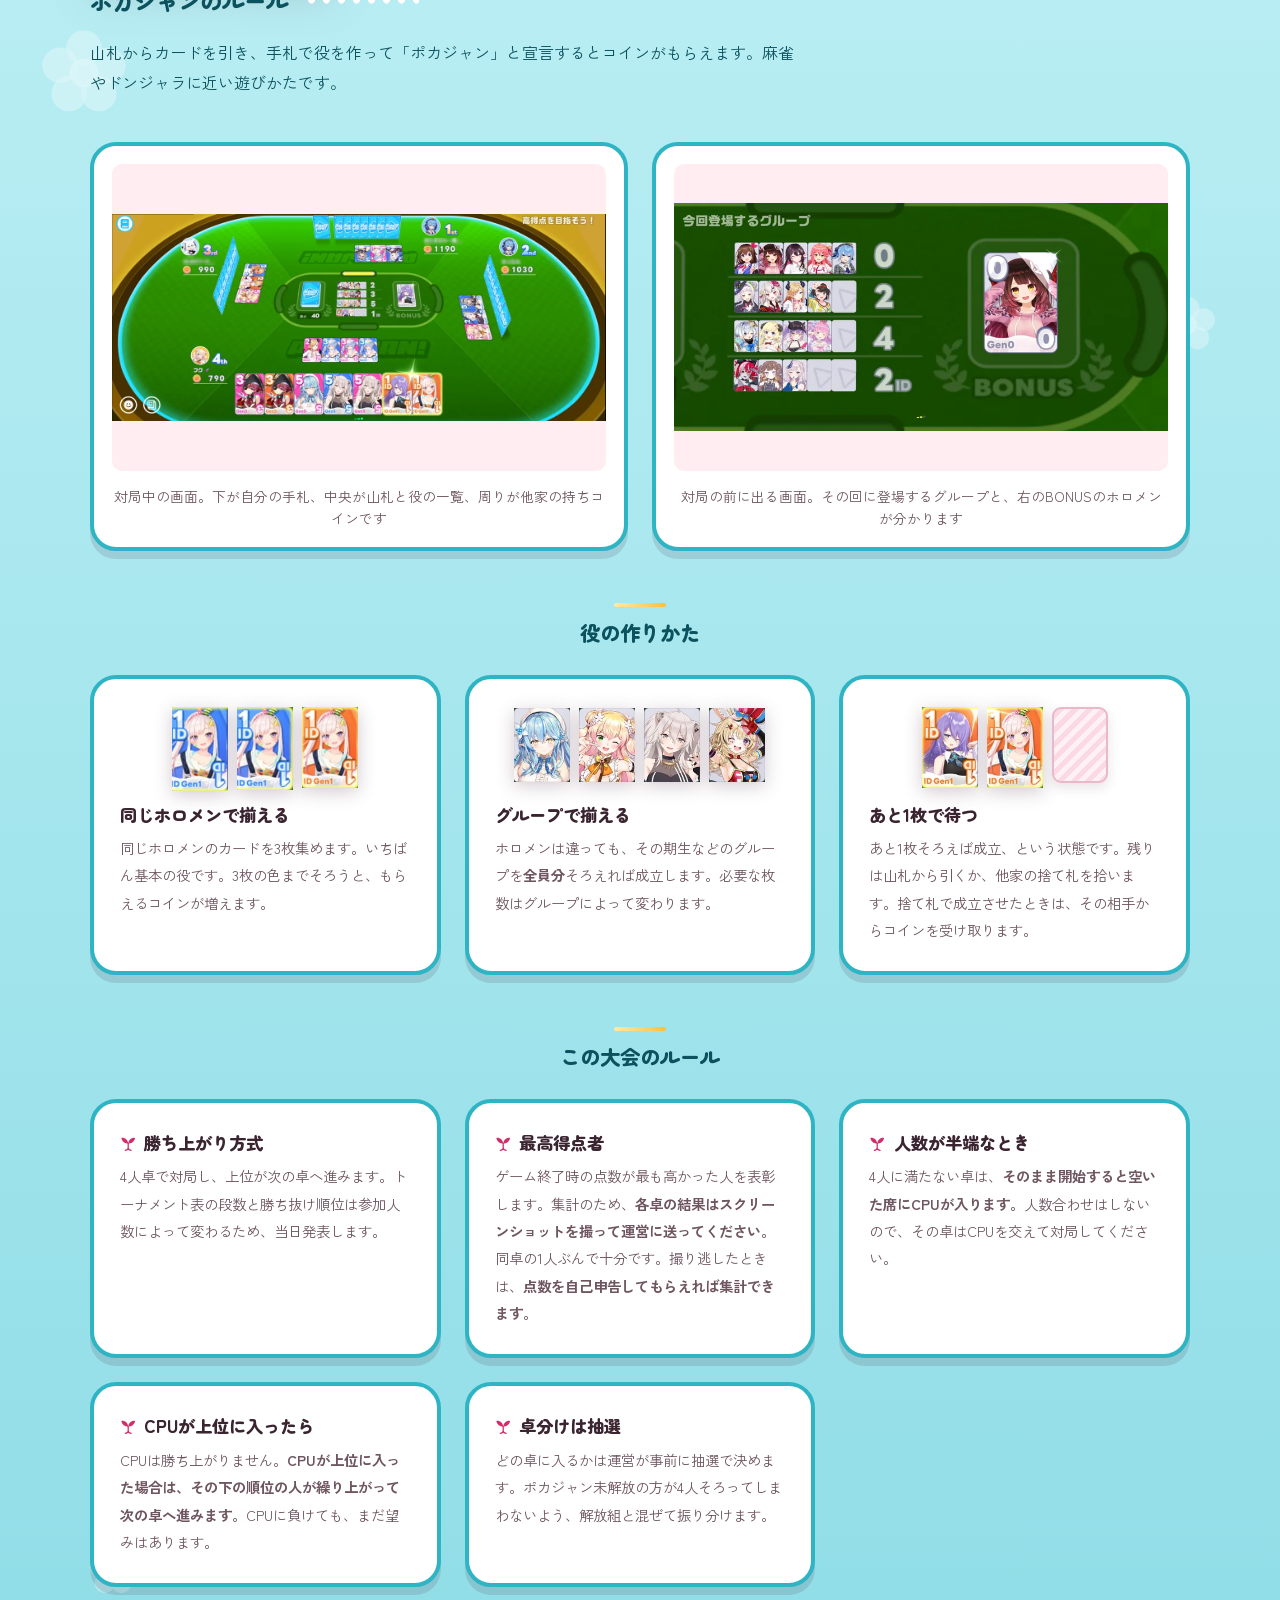
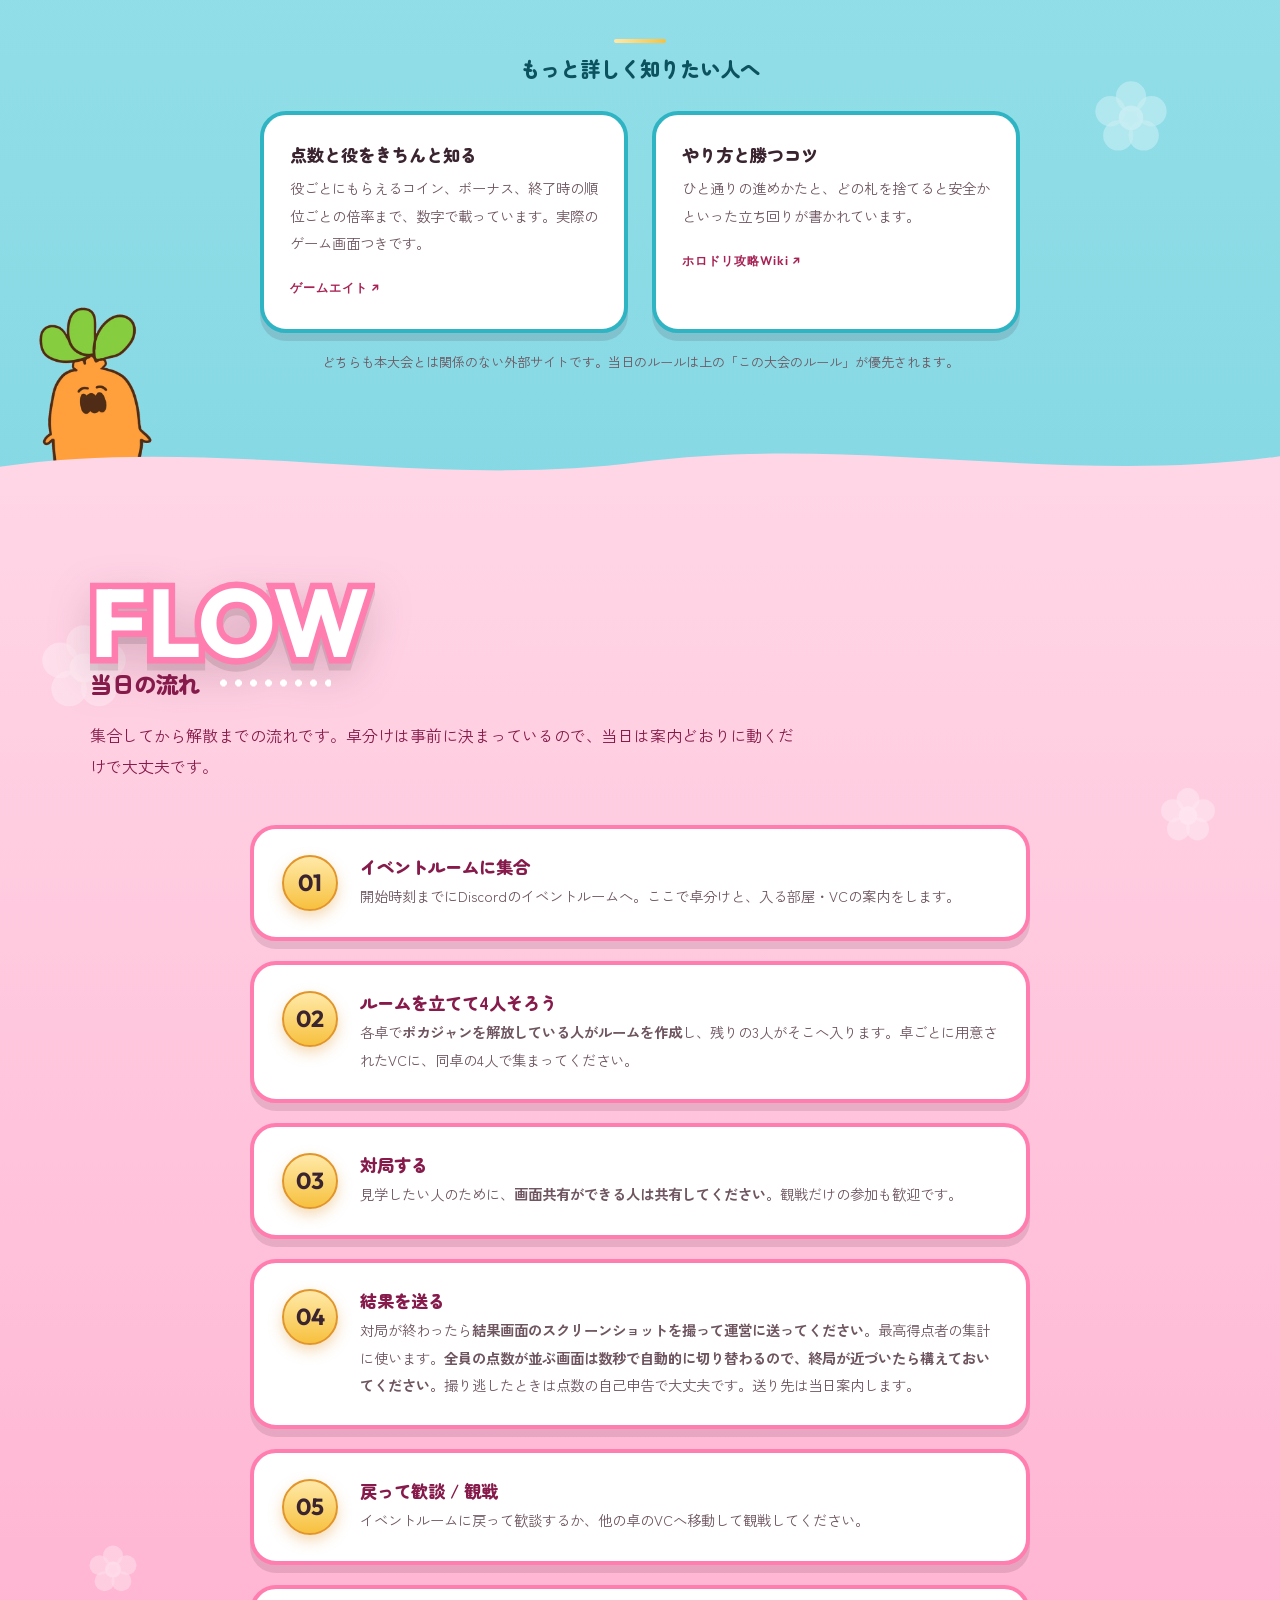
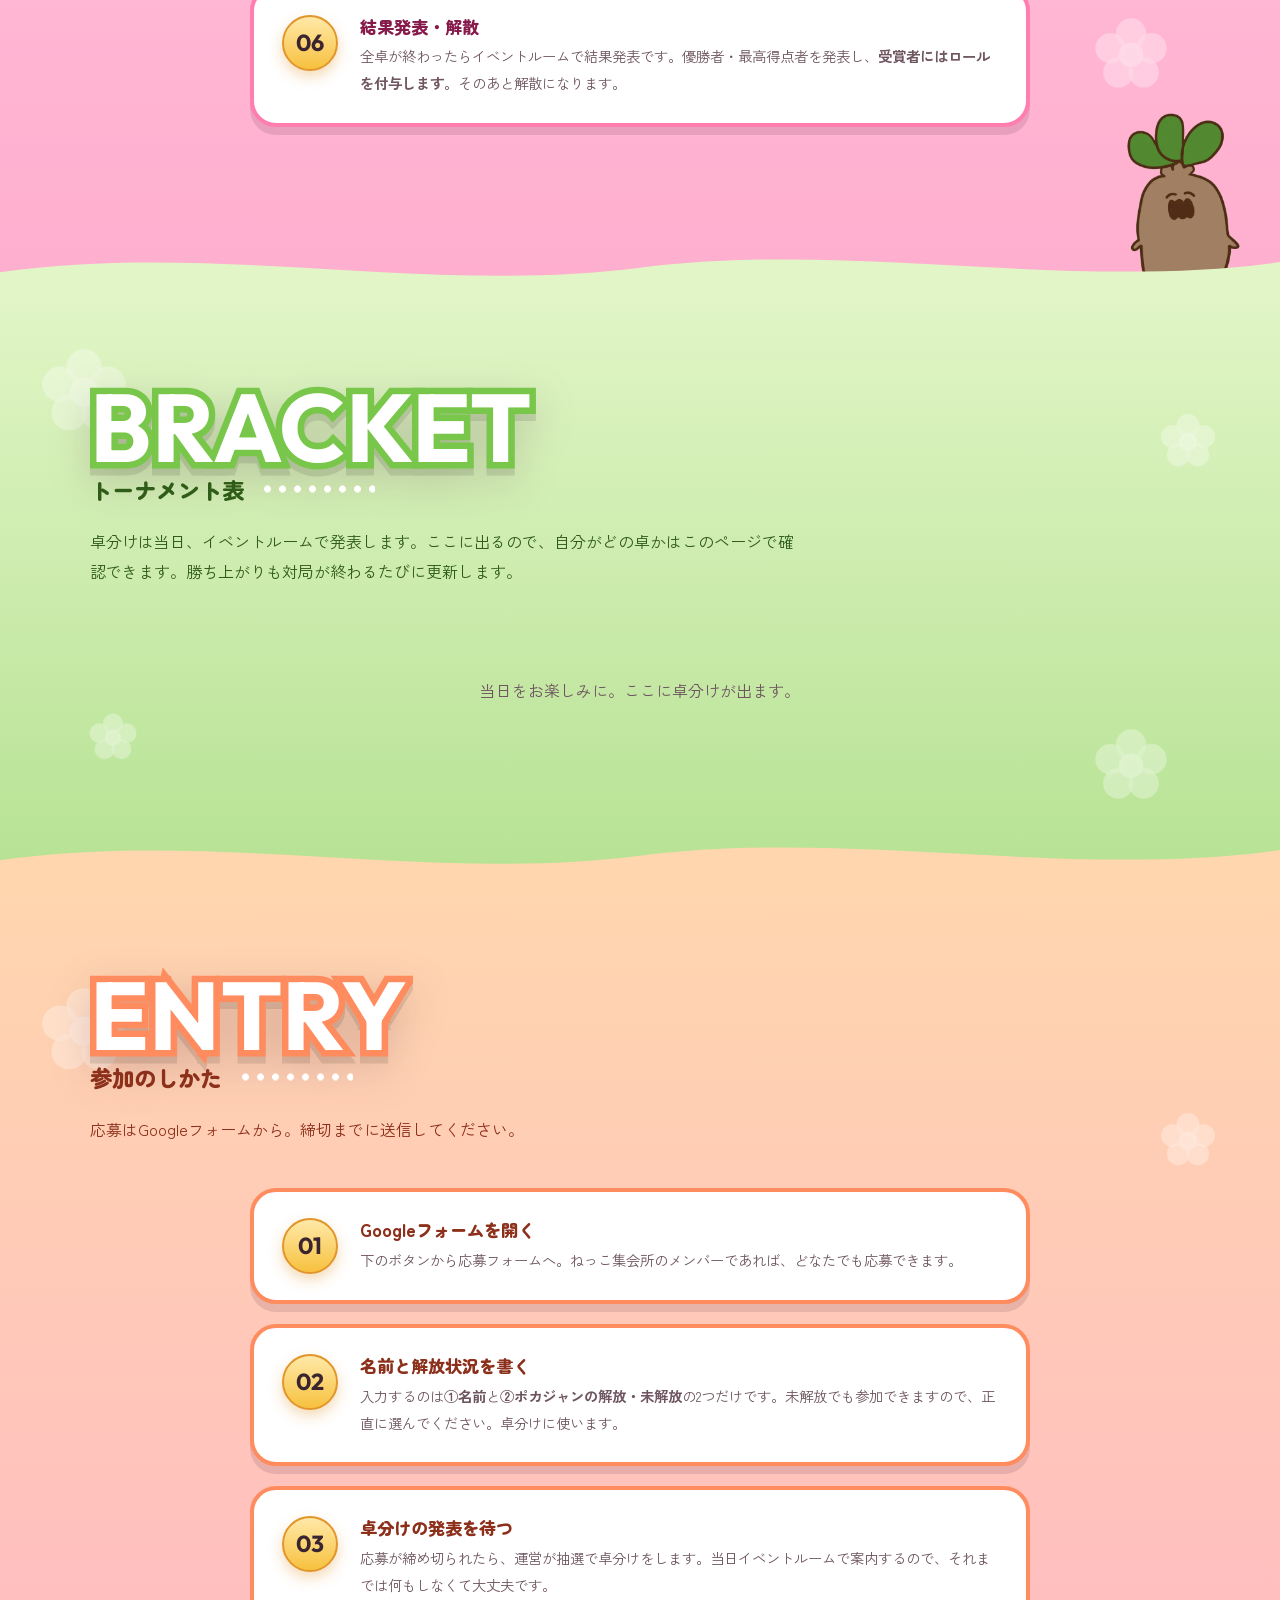
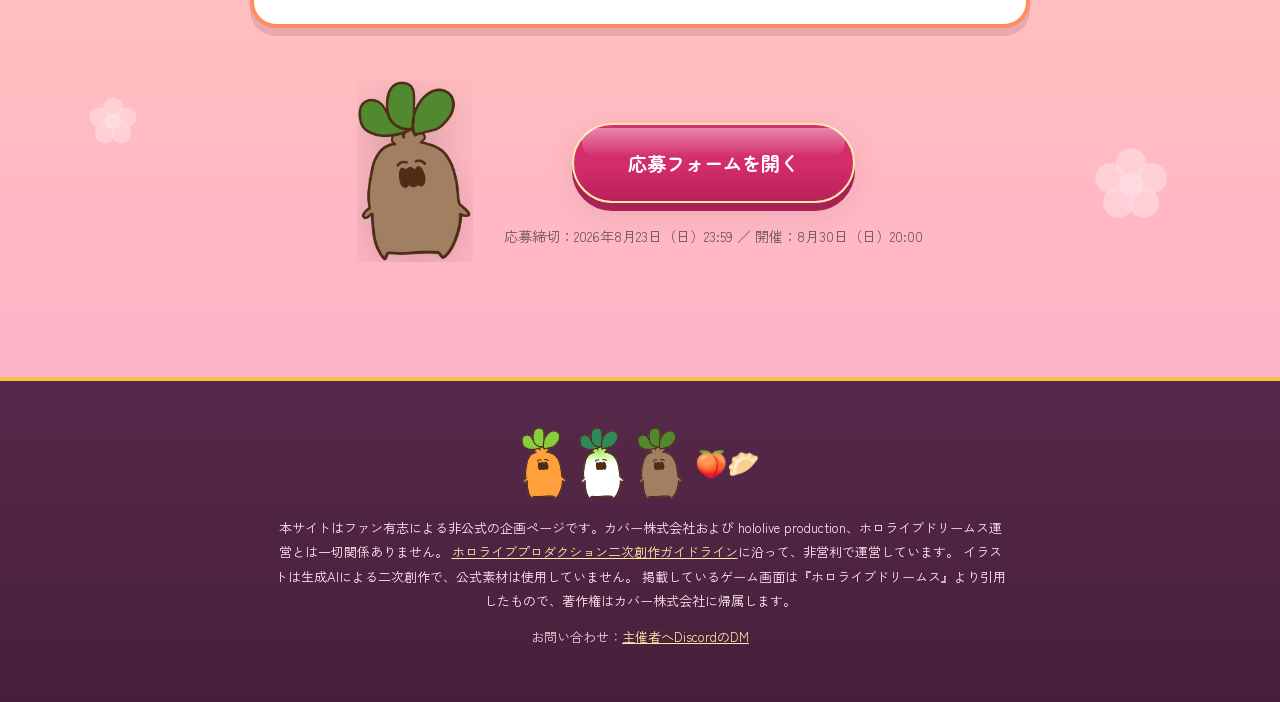
==== commit bbe72ce8: "キービジュアルを公式と同じ「額装したパネル」に組み直した 自作イラスト（tools/src-img/ねね壁紙.png）を主役に据え、 公式のキービジュアルと同じ作りにした。  - 絵を1枚の大きな額に" ====
--- a/index.html
+++ b/index.html
@@ -97,24 +97,77 @@
 
   <!-- ============ HERO ============ -->
   <section class="hero" id="top">
-    <!-- 空・虹・雲。図形はすべてこのページのための自作です -->
-    <div class="sky" aria-hidden="true">
-      <svg class="sky__rainbow" viewBox="0 0 1000 500" preserveAspectRatio="xMidYMax slice">
-        <g fill="none" stroke-width="24" stroke-linecap="round">
-          <path d="M60 500a440 440 0 0 1 880 0"  stroke="#FF9EC4"/>
-          <path d="M86 500a414 414 0 0 1 828 0"  stroke="#FFBE86"/>
-          <path d="M112 500a388 388 0 0 1 776 0" stroke="#FFE28A"/>
-          <path d="M138 500a362 362 0 0 1 724 0" stroke="#AEE4A0"/>
-          <path d="M164 500a336 336 0 0 1 672 0" stroke="#9BD6F2"/>
-        </g>
-      </svg>
-      <span class="cloud cloud--1"></span>
-      <span class="cloud cloud--2"></span>
-      <span class="cloud cloud--3"></span>
-      <span class="cloud cloud--4"></span>
-    </div>
-
-    <div class="hero__sunburst" aria-hidden="true"></div>
+    <!-- EDIT: 主催サーバー名 -->
+    <p class="hero__eyebrow"><span>ねっこ集会所 presents</span></p>
+
+    <!-- キービジュアル。公式と同じく、絵を1枚の額に収めて大会名を下端に重ねます。
+         絵が読み込めなかったときは、下地の空がそのまま出ます。 -->
+    <div class="kv">
+      <div class="kv__panel">
+        <!-- 空・虹・雲。図形はすべてこのページのための自作です -->
+        <div class="sky" aria-hidden="true">
+          <svg class="sky__rainbow" viewBox="0 0 1000 500" preserveAspectRatio="xMidYMax slice">
+            <g fill="none" stroke-width="24" stroke-linecap="round">
+              <path d="M60 500a440 440 0 0 1 880 0"  stroke="#FF9EC4"/>
+              <path d="M86 500a414 414 0 0 1 828 0"  stroke="#FFBE86"/>
+              <path d="M112 500a388 388 0 0 1 776 0" stroke="#FFE28A"/>
+              <path d="M138 500a362 362 0 0 1 724 0" stroke="#AEE4A0"/>
+              <path d="M164 500a336 336 0 0 1 672 0" stroke="#9BD6F2"/>
+            </g>
+          </svg>
+          <span class="cloud cloud--1"></span>
+          <span class="cloud cloud--2"></span>
+          <span class="cloud cloud--3"></span>
+          <span class="cloud cloud--4"></span>
+        </div>
+
+        <div class="hero__sunburst" aria-hidden="true"></div>
+
+        <!-- EDIT: キービジュアルの絵（tools/src-img/ねね壁紙.png から書き出したもの） -->
+        <div class="kv__art" data-img-slot hidden aria-hidden="true">
+          <img src="assets/img/kv-art.webp" alt="">
+        </div>
+
+        <!-- 舞い落ちる花びら。--x 位置 / --d 開始ずらし / --dur 落ちる速さ / --s 大きさ -->
+        <div class="fall" aria-hidden="true">
+          <svg class="fall__petal" style="--x:3%;  --d:-1s;  --dur:15s; --s:22px"><use href="#ic-petal"></use></svg>
+          <svg class="fall__petal" style="--x:9%;  --d:-7s;  --dur:19s; --s:30px"><use href="#ic-petal"></use></svg>
+          <svg class="fall__petal" style="--x:15%; --d:-13s; --dur:13s; --s:16px"><use href="#ic-petal"></use></svg>
+          <svg class="fall__petal" style="--x:21%; --d:-3s;  --dur:22s; --s:26px"><use href="#ic-petal"></use></svg>
+          <svg class="fall__petal" style="--x:28%; --d:-10s; --dur:16s; --s:19px"><use href="#ic-petal"></use></svg>
+          <svg class="fall__petal" style="--x:34%; --d:-17s; --dur:20s; --s:28px"><use href="#ic-petal"></use></svg>
+          <svg class="fall__petal" style="--x:41%; --d:-5s;  --dur:14s; --s:17px"><use href="#ic-petal"></use></svg>
+          <svg class="fall__petal" style="--x:48%; --d:-11s; --dur:18s; --s:24px"><use href="#ic-petal"></use></svg>
+          <svg class="fall__petal" style="--x:55%; --d:-2s;  --dur:21s; --s:31px"><use href="#ic-petal"></use></svg>
+          <svg class="fall__petal" style="--x:61%; --d:-15s; --dur:15s; --s:18px"><use href="#ic-petal"></use></svg>
+          <svg class="fall__petal" style="--x:68%; --d:-8s;  --dur:17s; --s:25px"><use href="#ic-petal"></use></svg>
+          <svg class="fall__petal" style="--x:74%; --d:-19s; --dur:23s; --s:20px"><use href="#ic-petal"></use></svg>
+          <svg class="fall__petal" style="--x:81%; --d:-4s;  --dur:13s; --s:27px"><use href="#ic-petal"></use></svg>
+          <svg class="fall__petal" style="--x:87%; --d:-12s; --dur:19s; --s:16px"><use href="#ic-petal"></use></svg>
+          <svg class="fall__petal" style="--x:93%; --d:-6s;  --dur:16s; --s:23px"><use href="#ic-petal"></use></svg>
+          <svg class="fall__petal" style="--x:98%; --d:-16s; --dur:21s; --s:29px"><use href="#ic-petal"></use></svg>
+        </div>
+
+        <!-- 下端を生成りへ溶かす膜。この上に大会名が載ります -->
+        <div class="kv__fade" aria-hidden="true"></div>
+
+        <div class="hero__head">
+          <h1 class="hero__title">
+            <!-- EDIT: 大会名（1行ずつ。data-text は表示文字と必ず同じにしてください） -->
+            <span class="stroked stroked--sm" data-text="ねっ子">ねっ子</span>
+            <span class="stroked" data-text="ポカジャン大会">ポカジャン大会</span>
+          </h1>
+          <!-- EDIT: キャッチコピー -->
+          <p class="hero__catch">その手札、咲かせにいこう。</p>
+        </div>
+      </div>
+
+      <!-- 左右に構えるねっ子。空の手前・文字の後ろに立ちます -->
+      <div class="hero__mascots" aria-hidden="true">
+        <span class="mascot mascot--l" data-img-slot hidden><img src="assets/img/nekko-1.webp" alt=""></span>
+        <span class="mascot mascot--r" data-img-slot hidden><img src="assets/img/nekko-3.webp" alt=""></span>
+      </div>
+    </div>
 
     <div class="hero__deco" aria-hidden="true">
       <svg class="deco deco--petal deco--1"><use href="#ic-petal"></use></svg>
@@ -129,52 +182,6 @@
       <svg class="deco deco--sparkle deco--10"><use href="#ic-sparkle"></use></svg>
       <svg class="deco deco--sparkle deco--11"><use href="#ic-sparkle"></use></svg>
       <svg class="deco deco--sparkle deco--12"><use href="#ic-sparkle"></use></svg>
-    </div>
-
-    <!-- 左右に構えるねっ子。空の手前・文字の後ろに立ちます -->
-    <div class="hero__mascots" aria-hidden="true">
-      <span class="mascot mascot--l" data-img-slot hidden><img src="assets/img/nekko-1.webp" alt=""></span>
-      <span class="mascot mascot--r" data-img-slot hidden><img src="assets/img/nekko-3.webp" alt=""></span>
-    </div>
-
-    <!-- 舞い落ちる花びら。--x 位置 / --d 開始ずらし / --dur 落ちる速さ / --s 大きさ -->
-    <div class="fall" aria-hidden="true">
-      <svg class="fall__petal" style="--x:3%;  --d:-1s;  --dur:15s; --s:22px"><use href="#ic-petal"></use></svg>
-      <svg class="fall__petal" style="--x:9%;  --d:-7s;  --dur:19s; --s:30px"><use href="#ic-petal"></use></svg>
-      <svg class="fall__petal" style="--x:15%; --d:-13s; --dur:13s; --s:16px"><use href="#ic-petal"></use></svg>
-      <svg class="fall__petal" style="--x:21%; --d:-3s;  --dur:22s; --s:26px"><use href="#ic-petal"></use></svg>
-      <svg class="fall__petal" style="--x:28%; --d:-10s; --dur:16s; --s:19px"><use href="#ic-petal"></use></svg>
-      <svg class="fall__petal" style="--x:34%; --d:-17s; --dur:20s; --s:28px"><use href="#ic-petal"></use></svg>
-      <svg class="fall__petal" style="--x:41%; --d:-5s;  --dur:14s; --s:17px"><use href="#ic-petal"></use></svg>
-      <svg class="fall__petal" style="--x:48%; --d:-11s; --dur:18s; --s:24px"><use href="#ic-petal"></use></svg>
-      <svg class="fall__petal" style="--x:55%; --d:-2s;  --dur:21s; --s:31px"><use href="#ic-petal"></use></svg>
-      <svg class="fall__petal" style="--x:61%; --d:-15s; --dur:15s; --s:18px"><use href="#ic-petal"></use></svg>
-      <svg class="fall__petal" style="--x:68%; --d:-8s;  --dur:17s; --s:25px"><use href="#ic-petal"></use></svg>
-      <svg class="fall__petal" style="--x:74%; --d:-19s; --dur:23s; --s:20px"><use href="#ic-petal"></use></svg>
-      <svg class="fall__petal" style="--x:81%; --d:-4s;  --dur:13s; --s:27px"><use href="#ic-petal"></use></svg>
-      <svg class="fall__petal" style="--x:87%; --d:-12s; --dur:19s; --s:16px"><use href="#ic-petal"></use></svg>
-      <svg class="fall__petal" style="--x:93%; --d:-6s;  --dur:16s; --s:23px"><use href="#ic-petal"></use></svg>
-      <svg class="fall__petal" style="--x:98%; --d:-16s; --dur:21s; --s:29px"><use href="#ic-petal"></use></svg>
-    </div>
-
-    <!-- EDIT: 主催サーバー名 -->
-    <p class="hero__eyebrow"><span>ねっこ集会所 presents</span></p>
-
-    <!-- 主役。読み込めたときだけ出ます（画像を消してもレイアウトは崩れません）。
-         公式と同じく「キャラクター → 大会名 → 日付」の順に縦へ積みます。 -->
-    <!-- EDIT: キービジュアルの絵（tools/generate_nene.py --preset kv で作り直せます／seed=3264359572） -->
-    <div class="hero__chara" data-img-slot hidden aria-hidden="true">
-      <img src="assets/img/nene-kv.webp" alt="">
-    </div>
-
-    <div class="hero__head">
-      <h1 class="hero__title">
-        <!-- EDIT: 大会名（1行ずつ。data-text は表示文字と必ず同じにしてください） -->
-        <span class="stroked stroked--sm" data-text="ねっ子">ねっ子</span>
-        <span class="stroked" data-text="ポカジャン大会">ポカジャン大会</span>
-      </h1>
-      <!-- EDIT: キャッチコピー -->
-      <p class="hero__catch">その手札、咲かせにいこう。</p>
     </div>
 
     <!-- 開催日。ページでいちばん大きい文字です -->
--- a/assets/style.css
+++ b/assets/style.css
@@ -324,14 +324,48 @@
 /* ---------- 5. ヒーロー ---------- */
 .hero {
   position: relative;
-  min-height: 100svh;
-  display: flex; flex-direction: column; align-items: center; justify-content: center;
+  display: flex; flex-direction: column; align-items: center;
   /* 下端はフリルが重なるので、そのぶん余白を足しています */
-  padding: calc(var(--header-h) + 26px) 20px 140px;
+  padding: calc(var(--header-h) + 18px) clamp(16px, 3.2vw, 44px) 138px;
   text-align: center;
   overflow: hidden;
+  background: var(--cream);
+}
+
+/* ---------- 5-0. キービジュアルの額 ----------
+   公式と同じで、絵を1枚の大きな額に収め、下端をぼかして生成りへ溶かし、
+   その上に大会名を載せます。ねっ子は額からはみ出させます。 */
+.kv {
+  position: relative;
+  width: min(100%, 1240px);
+  margin: 0 auto 14px;
+}
+.kv__panel {
+  position: relative;
+  aspect-ratio: 16 / 9;
+  border-radius: clamp(22px, 3vw, 46px);
+  overflow: hidden;
+  border: 3px solid #A9DF6B;          /* 公式の額と同じ、細い黄緑の輪郭 */
+  box-shadow: 0 16px 38px rgba(70, 32, 58, .18);
+  /* 絵が読み込めなかったときは、この空がそのまま額の中身になります */
+  background: linear-gradient(180deg, var(--sky-top) 0%, var(--sky-mid) 42%, var(--sky-low) 100%);
+}
+.kv__art { position: absolute; inset: 0; z-index: 1; }
+.kv__art[hidden] { display: none; }
+.kv__art img {
+  display: block; width: 100%; height: 100%;
+  object-fit: cover; object-position: 50% 40%;
+}
+/* 下端を生成りへ溶かす膜。大会名はこの手前に出ます */
+.kv__fade {
+  position: absolute; left: 0; right: 0; bottom: 0; z-index: 2;
+  height: 52%;
   background: linear-gradient(180deg,
-    var(--sky-top) 0%, var(--sky-mid) 34%, #EAF7FD 58%, var(--sky-low) 84%, var(--cream) 100%);
+    rgba(255, 251, 242, 0)   0%,
+    rgba(255, 251, 242, .38) 30%,
+    rgba(255, 251, 242, .78) 60%,
+    rgba(255, 251, 242, .96) 84%,
+    var(--cream)            100%);
 }
 
 /* ---------- 5-1. 空（虹と雲） ---------- */
@@ -439,47 +473,21 @@
   100% { transform: translate(-6px, 112svh)  rotate(430deg); opacity: 0; }
 }
 
-/* ---------- 5-2. キービジュアルの登場人物 ---------- */
-/* 主役。空の手前・文字の後ろに立ちます。
-   画像スロットなので、ファイルを消しても枠だけが残ることはありません。 */
-.hero__chara {
-  position: relative; z-index: 1;
-  width: clamp(220px, 32vw, 415px);
-  margin: 0 auto;
-  pointer-events: none;
-}
-.hero__chara[hidden] { display: none; }
-/* 背後の光。空から主役を浮かせるための膜で、画像は使っていません */
-.hero__chara::before {
-  content: ""; position: absolute; left: 50%; top: 44%; z-index: -1;
-  width: 190%; aspect-ratio: 1; translate: -50% -50%;
-  background: radial-gradient(closest-side,
-    rgba(255, 255, 255, .85) 0%, rgba(255, 252, 235, .5) 42%, rgba(255, 255, 255, 0) 72%);
-}
-.hero__chara img {
-  display: block; width: 100%; height: auto;
-  max-height: 46svh; object-fit: contain; object-position: bottom;
-  filter: drop-shadow(0 18px 34px rgba(70, 32, 58, .26));
-}
-.js .hero__chara { animation: float-chara 7s ease-in-out infinite; }
-@keyframes float-chara {
-  0%, 100% { transform: translateY(0); }
-  50%      { transform: translateY(-14px); }
-}
-
+/* ---------- 5-2. 額からはみ出すねっ子 ---------- */
 /* 左右のねっ子。公式の左右に置かれたマスコットの構図に合わせています */
-.hero__mascots { position: absolute; inset: 0; z-index: 1; pointer-events: none; }
+.hero__mascots { position: absolute; inset: 0; z-index: 4; pointer-events: none; }
 .mascot {
-  position: absolute; bottom: 84px;
-  width: clamp(96px, 14vw, 210px);
+  position: absolute; bottom: 3%;
+  width: clamp(80px, 12vw, 186px);
 }
 .mascot[hidden] { display: none; }
 .mascot img {
   display: block; width: 100%; height: auto;
   filter: drop-shadow(0 12px 22px rgba(70, 32, 58, .24));
 }
-.mascot--l { left: 2%;  rotate: -9deg; }
-.mascot--r { right: 2%; rotate: 9deg; }
+/* 額の外へ少しずらして、切り抜きの縁に重ねます */
+.mascot--l { left: -1.2%; rotate: -9deg; }
+.mascot--r { right: -1.2%; rotate: 9deg; }
 .js .mascot--l { animation: bob 4.6s ease-in-out infinite; }
 .js .mascot--r { animation: bob 5.4s ease-in-out -1.6s infinite; }
 @keyframes bob {
@@ -487,8 +495,11 @@
   50%      { transform: translateY(-12px) rotate(3deg); }
 }
 
-/* 大会名は、公式と同じくキャラクターの足もとに少し重ねます */
-.hero__head { position: relative; z-index: 2; margin-top: clamp(-64px, -5vw, -28px); }
+/* 大会名は額の下端に載せます（公式のロゴの位置） */
+.hero__head {
+  position: absolute; left: 0; right: 0; bottom: clamp(4px, 1.6vw, 22px);
+  z-index: 3; padding: 0 12px;
+}
 
 .hero__eyebrow { position: relative; z-index: 2; margin: 0 0 14px; }
 .hero__eyebrow span {
@@ -1437,7 +1448,9 @@
   .hero { padding: calc(var(--header-h) + 32px) 16px 56px; }
 
   /* 縦画面では主役を下げて、文字と重なりすぎないようにする */
-  .hero__chara { width: min(72vw, 320px); }
+  /* 縦画面では額を縦長にして、絵の見せ場が潰れないようにする */
+  .kv__panel { aspect-ratio: 4 / 5; }
+  .kv__art img { object-position: 30% 30%; }
   .mascot { bottom: 62px; width: clamp(72px, 20vw, 110px); }
   .sky__rainbow { opacity: .42; }
   .cloud--3, .cloud--4 { display: none; }
@@ -1448,8 +1461,9 @@
   .deco--4 { font-size: 54px; }
   .hero__sunburst { opacity: .18; }
 
-  .stroked      { --stroke-w: 12px; }
-  .stroked--sm  { --stroke-w: 7px; }
+  /* 額の幅に収まる大きさまで落とす（はみ出すと両端が切れます） */
+  .stroked      { font-size: clamp(1.7rem, 7.6vw, 2.6rem); --stroke-w: 10px; }
+  .stroked--sm  { font-size: clamp(.95rem, 3.6vw, 1.35rem); --stroke-w: 6px; }
   .kv-date__num  { -webkit-text-stroke-width: 9px; }
   .kv-date__sep  { -webkit-text-stroke-width: 6px; }
   .kv-date__year,
@@ -1519,7 +1533,7 @@
   *, *::before, *::after { animation-iteration-count: 1 !important; }
   .js .fall__petal, .js .deco--sparkle, .marquee__track.is-fitted,
   .js .hero__sunburst, .js .deco, .js .hero__catch,
-  .js .cloud, .js .hero__chara, .js .mascot--l, .js .mascot--r,
+  .js .cloud, .js .mascot--l, .js .mascot--r,
   .js .flower-btn__petals, .js .fixed-entry__petals,
   .js .marquee__nekko, .js .site-footer__nekko, .js .splash__portrait img,
   .js .countdown__cell,
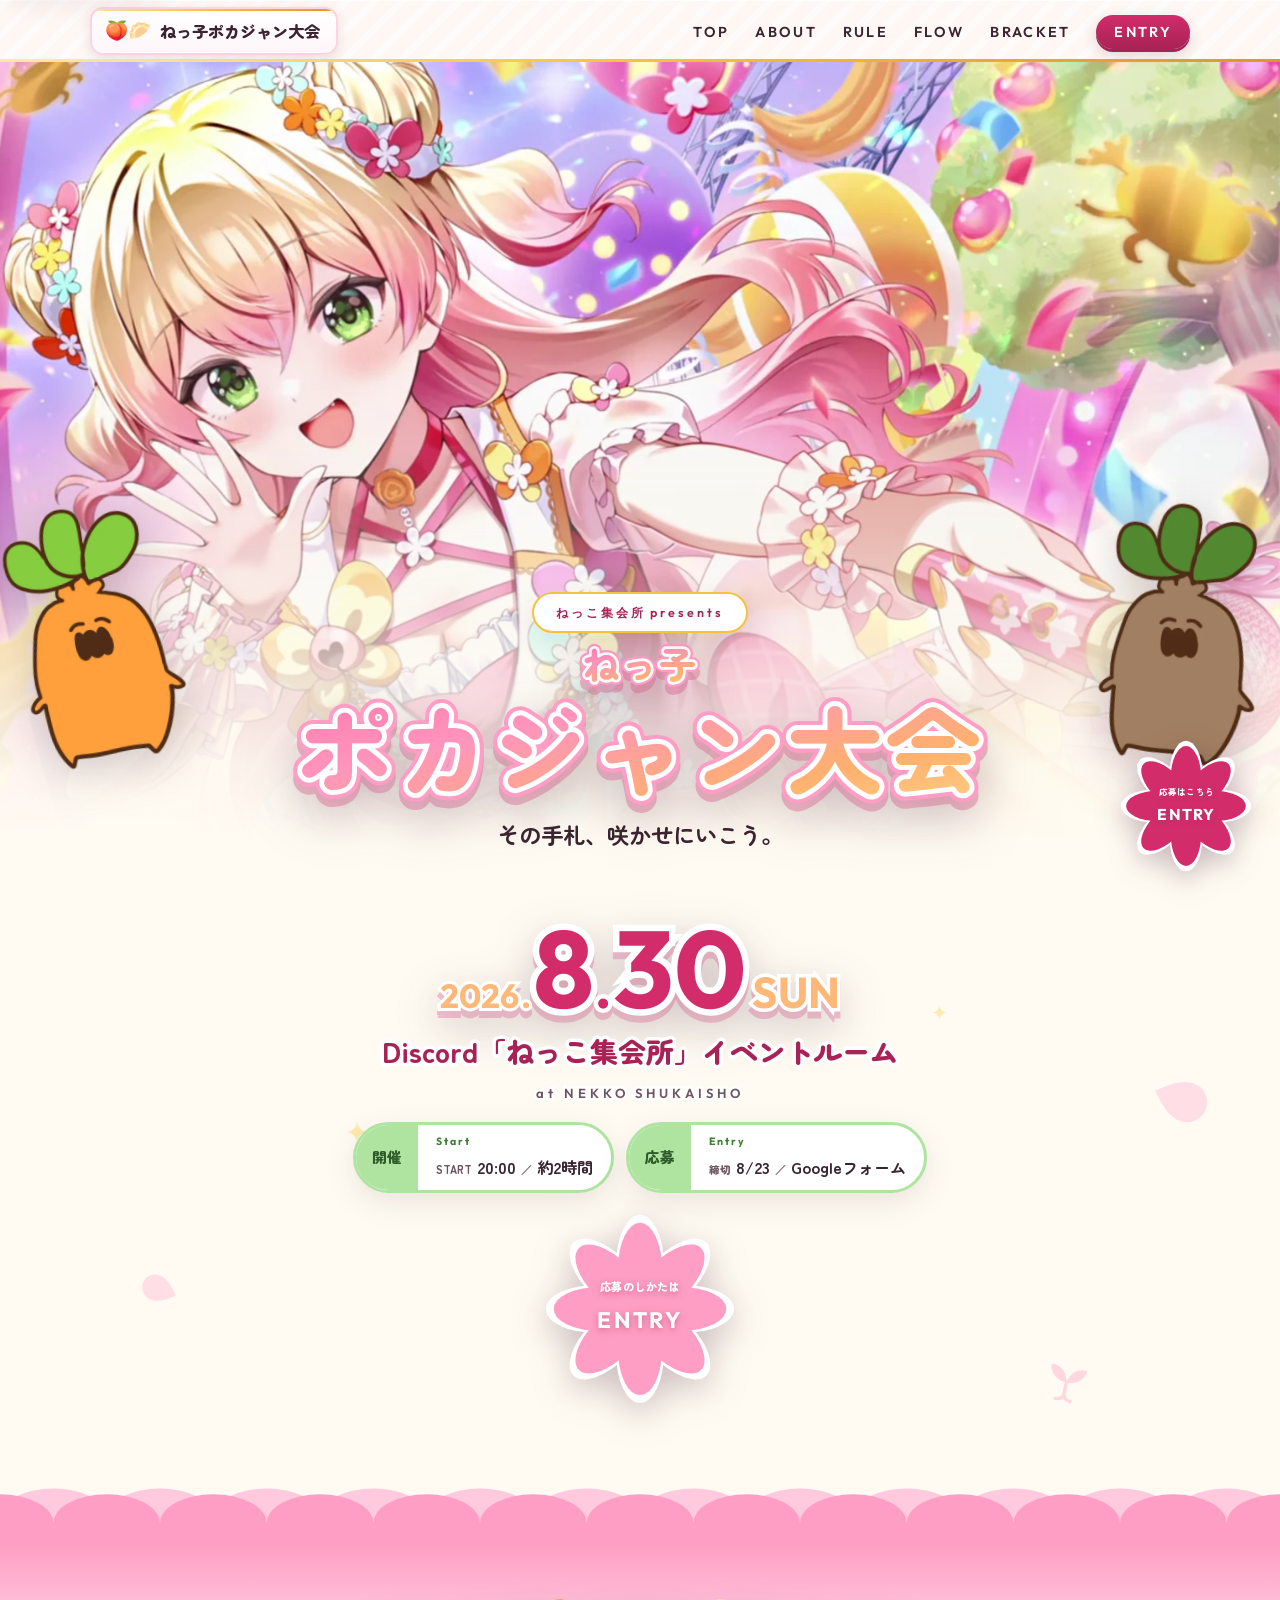
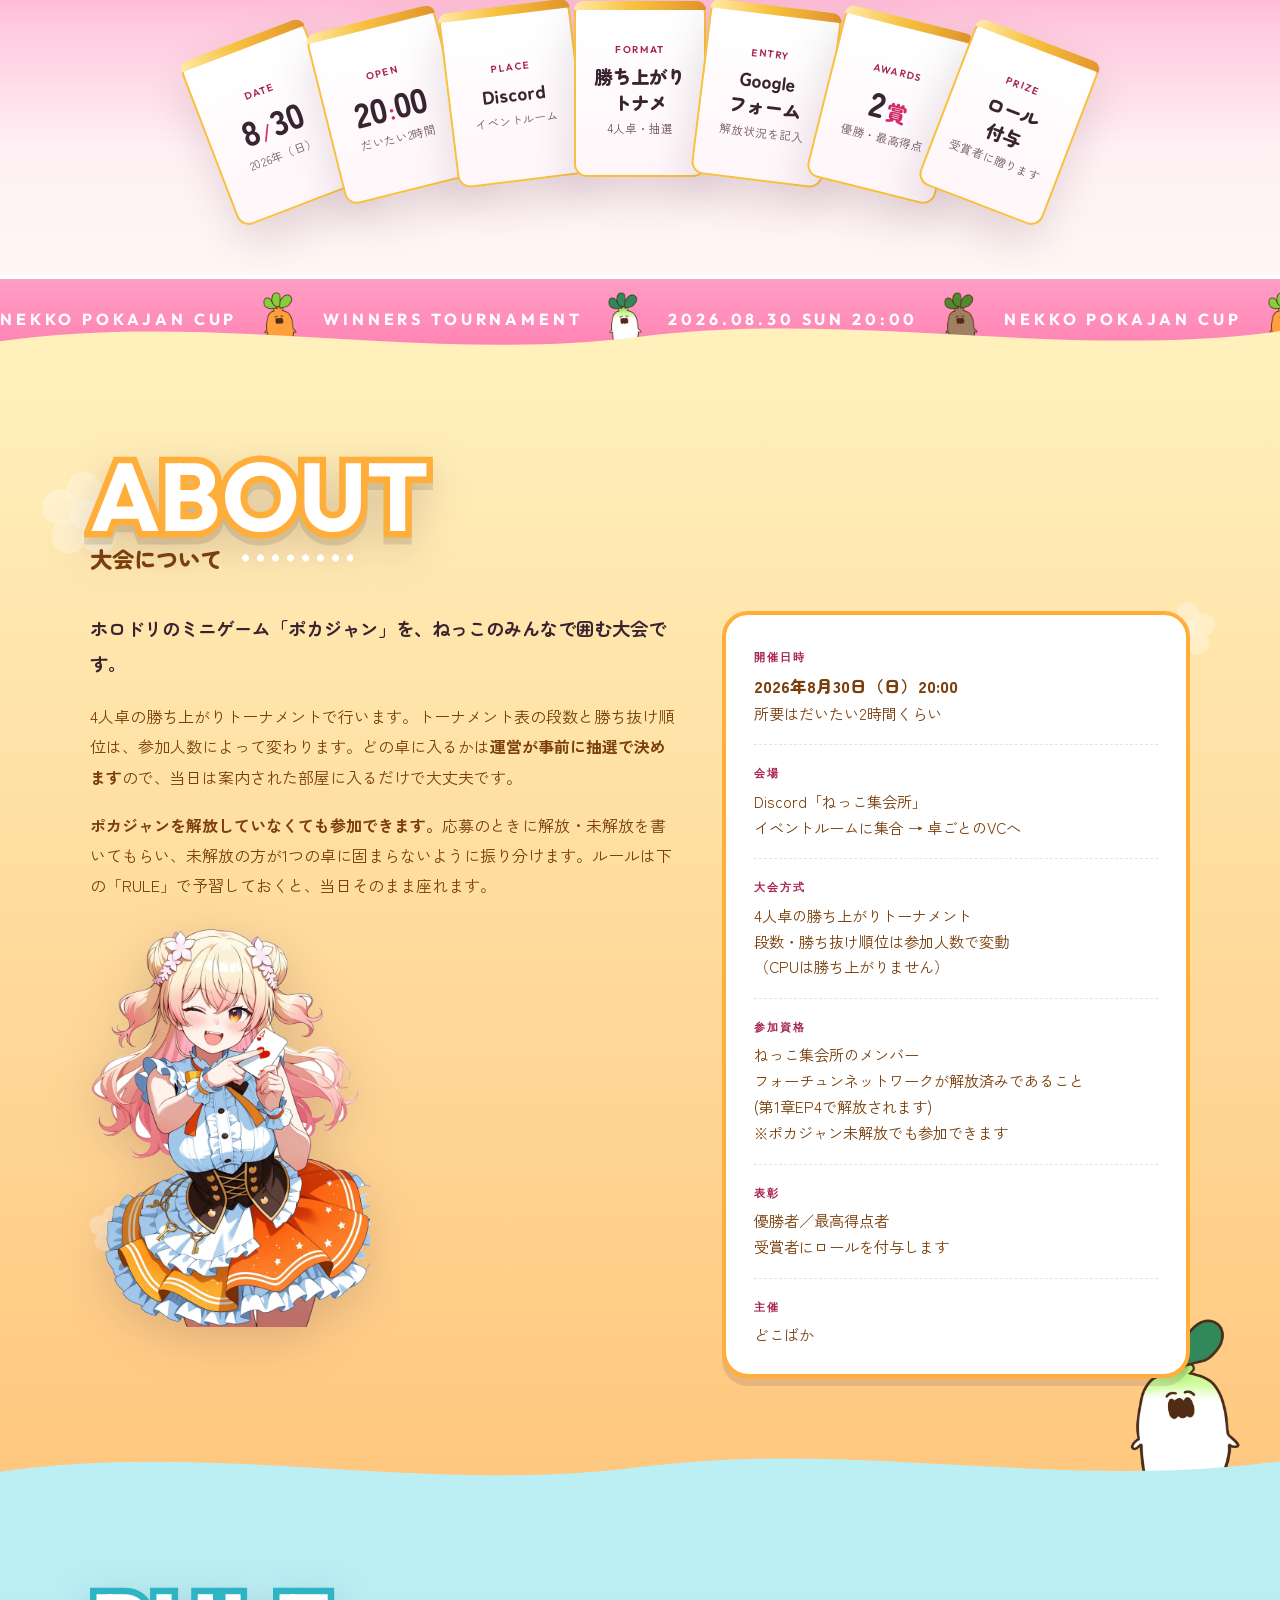
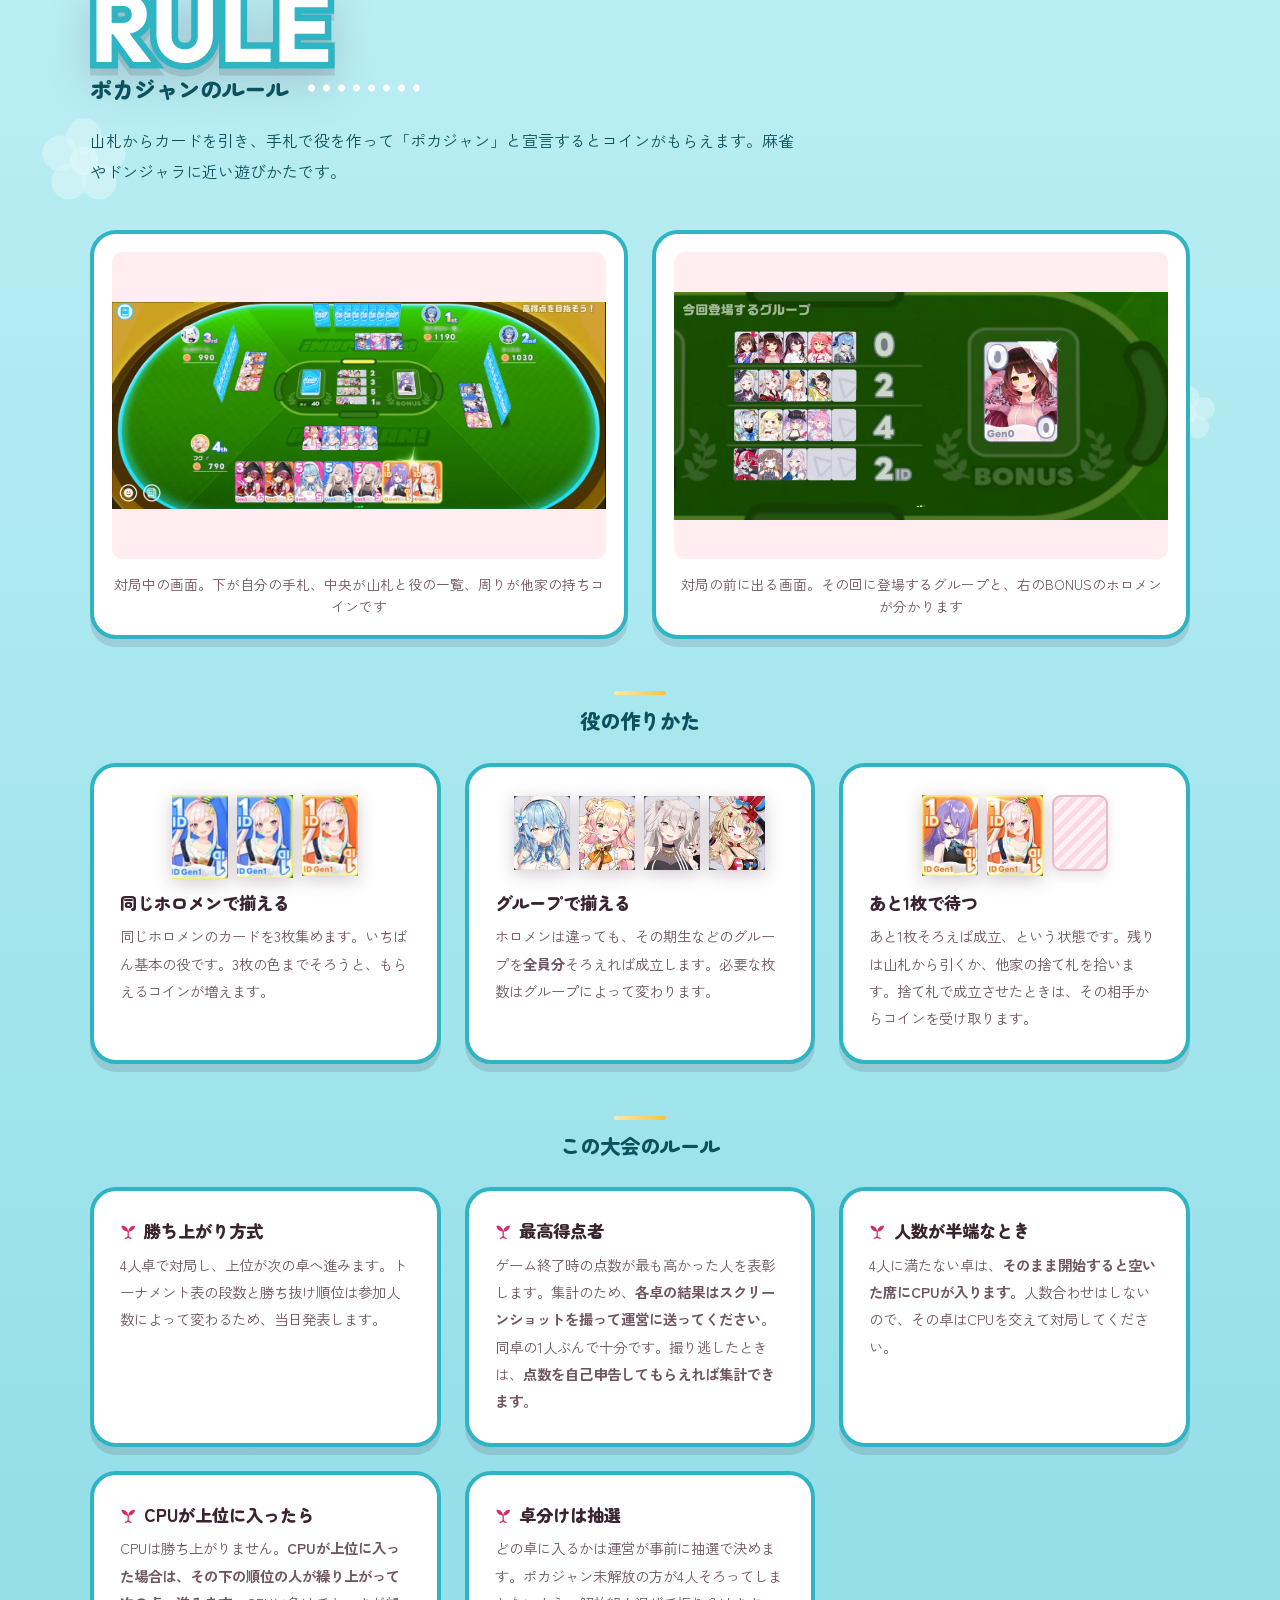
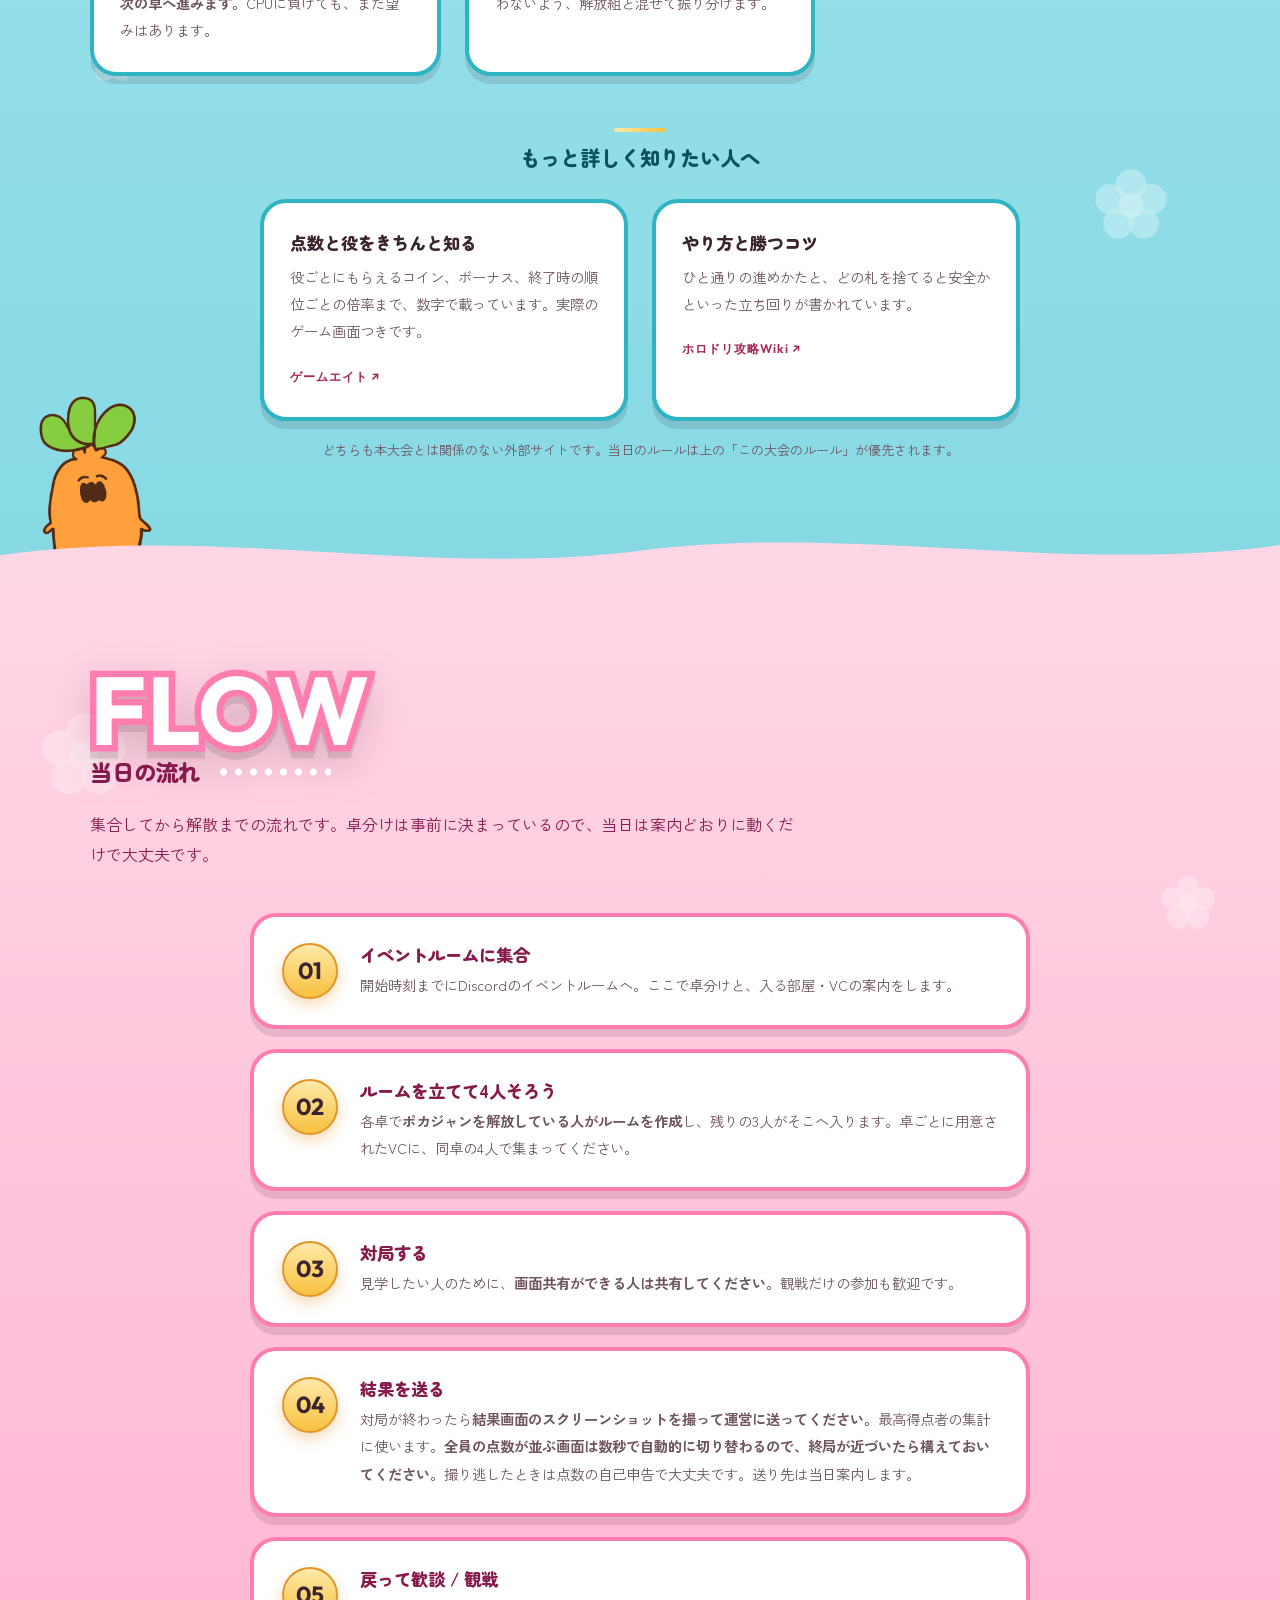
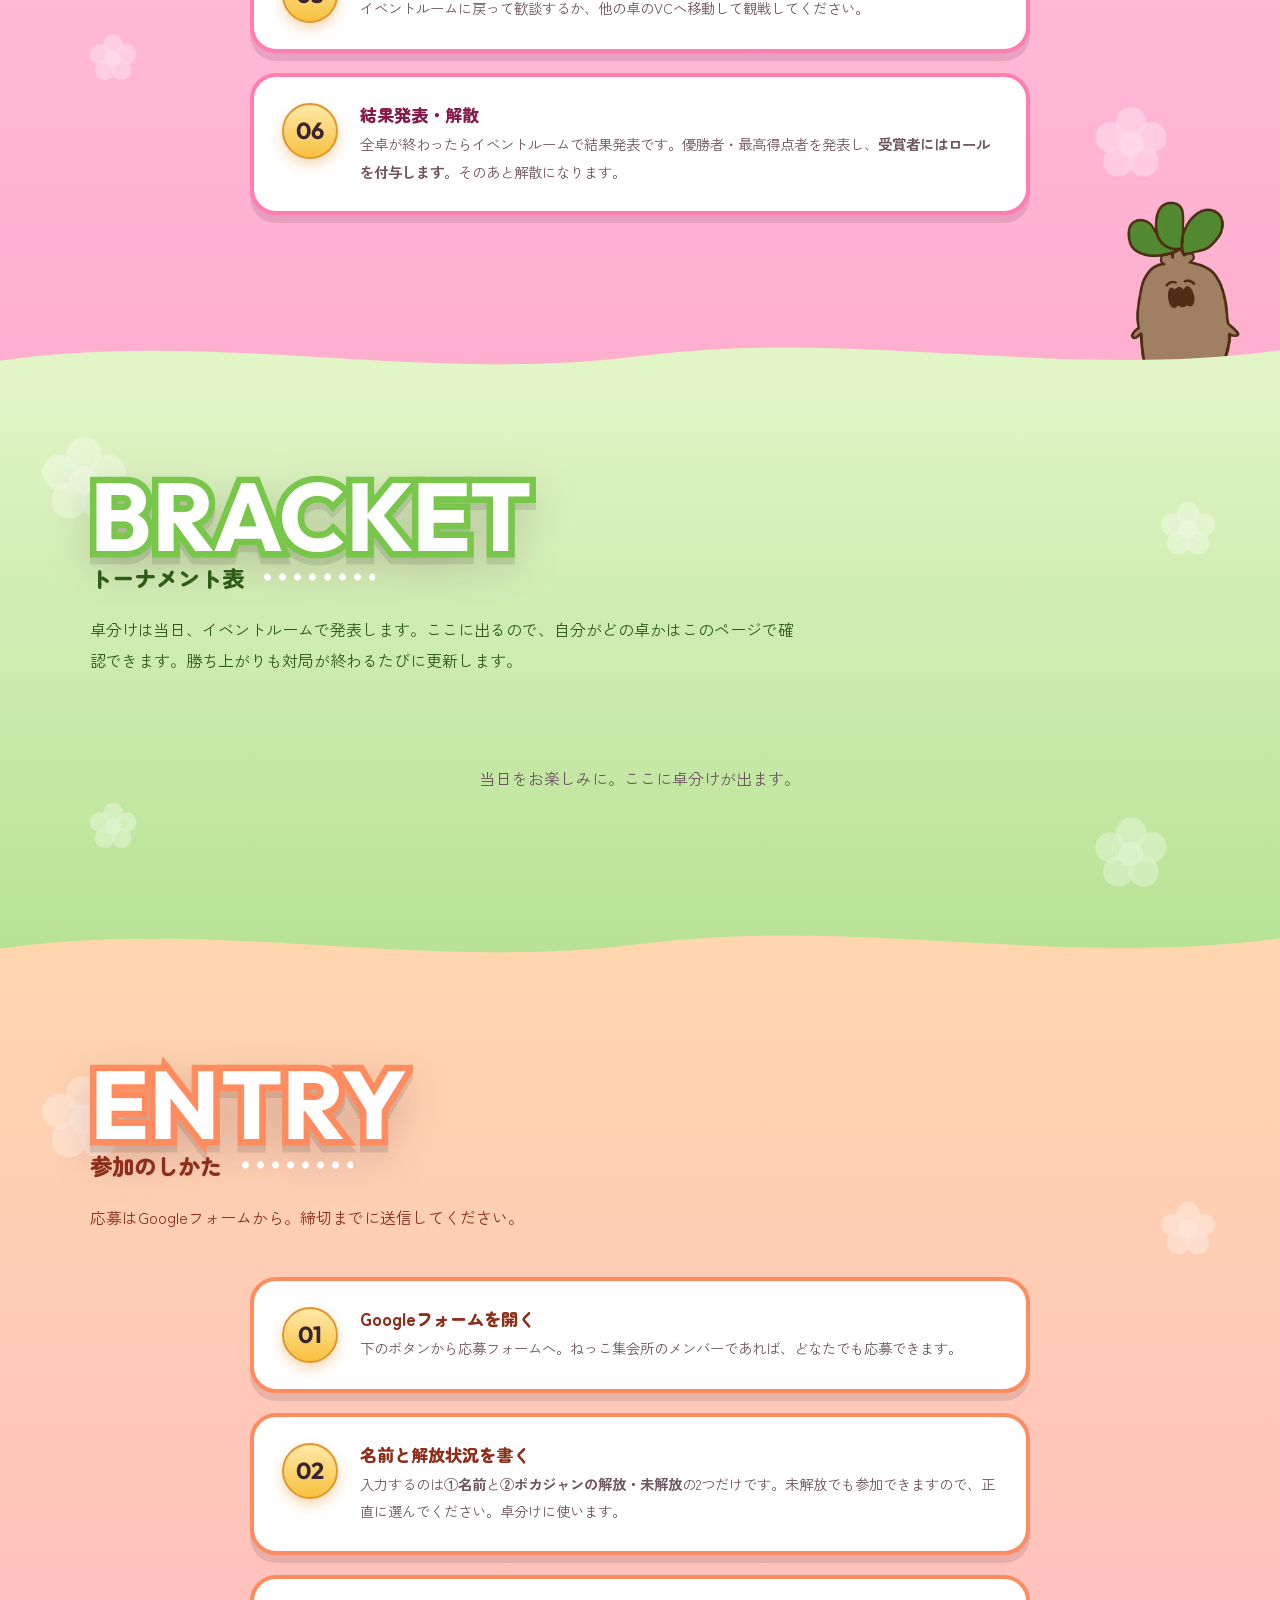
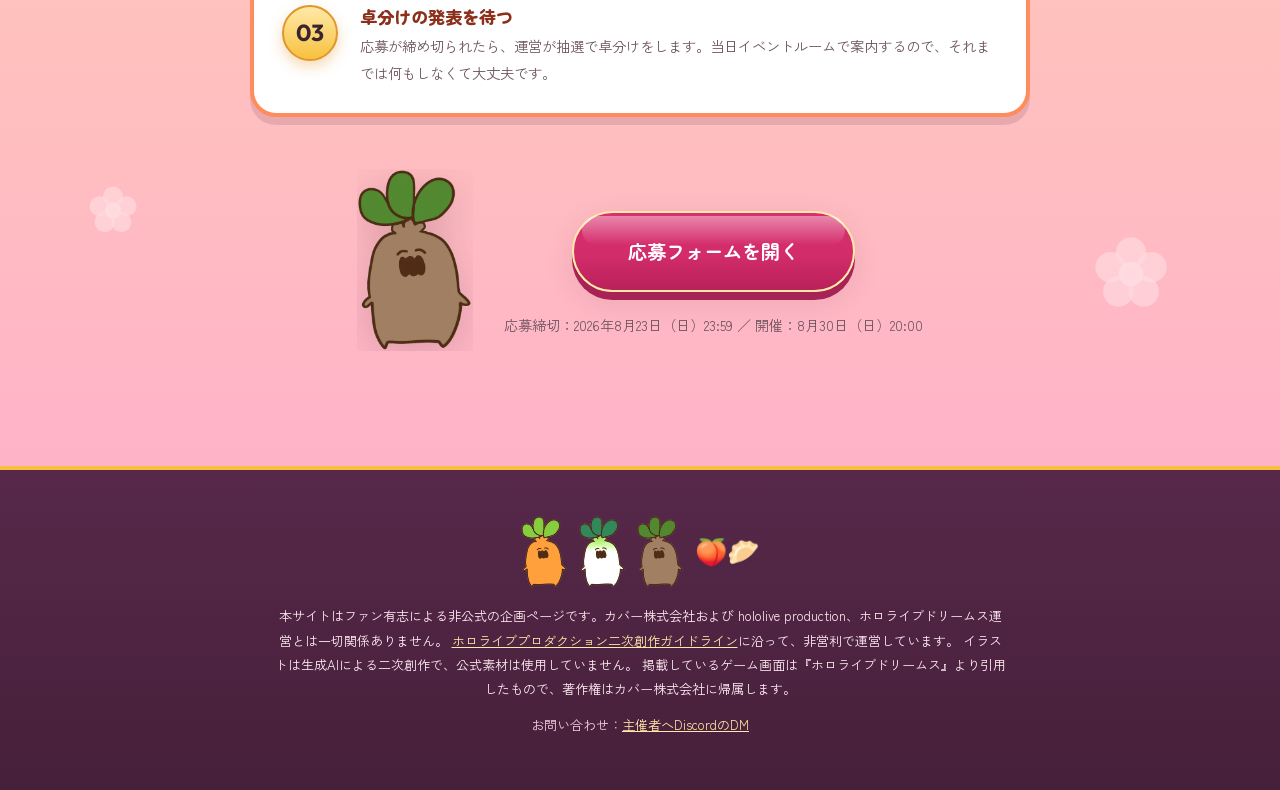
==== commit 852eff0e: "キービジュアルを額装から全面ブリードに直した 公式を実際に開いて確認したところ、キービジュアルに枠は無く、 画面の端から端まで絵が広がっていた。前回付けた額（黄緑の輪郭・ 角丸・最大幅1240px）は" ====
--- a/index.html
+++ b/index.html
@@ -97,9 +97,6 @@
 
   <!-- ============ HERO ============ -->
   <section class="hero" id="top">
-    <!-- EDIT: 主催サーバー名 -->
-    <p class="hero__eyebrow"><span>ねっこ集会所 presents</span></p>
-
     <!-- キービジュアル。公式と同じく、絵を1枚の額に収めて大会名を下端に重ねます。
          絵が読み込めなかったときは、下地の空がそのまま出ます。 -->
     <div class="kv">
@@ -152,6 +149,8 @@
         <div class="kv__fade" aria-hidden="true"></div>
 
         <div class="hero__head">
+          <!-- EDIT: 主催サーバー名 -->
+          <p class="hero__eyebrow"><span>ねっこ集会所 presents</span></p>
           <h1 class="hero__title">
             <!-- EDIT: 大会名（1行ずつ。data-text は表示文字と必ず同じにしてください） -->
             <span class="stroked stroked--sm" data-text="ねっ子">ねっ子</span>
@@ -160,12 +159,12 @@
           <!-- EDIT: キャッチコピー -->
           <p class="hero__catch">その手札、咲かせにいこう。</p>
         </div>
-      </div>
-
-      <!-- 左右に構えるねっ子。空の手前・文字の後ろに立ちます -->
-      <div class="hero__mascots" aria-hidden="true">
-        <span class="mascot mascot--l" data-img-slot hidden><img src="assets/img/nekko-1.webp" alt=""></span>
-        <span class="mascot mascot--r" data-img-slot hidden><img src="assets/img/nekko-3.webp" alt=""></span>
+
+        <!-- 左右のねっ子。公式は絵の中に描かれているので、こちらも画面の中に置きます -->
+        <div class="hero__mascots" aria-hidden="true">
+          <span class="mascot mascot--l" data-img-slot hidden><img src="assets/img/nekko-1.webp" alt=""></span>
+          <span class="mascot mascot--r" data-img-slot hidden><img src="assets/img/nekko-3.webp" alt=""></span>
+        </div>
       </div>
     </div>
 
--- a/assets/style.css
+++ b/assets/style.css
@@ -326,28 +326,33 @@
   position: relative;
   display: flex; flex-direction: column; align-items: center;
   /* 下端はフリルが重なるので、そのぶん余白を足しています */
-  padding: calc(var(--header-h) + 18px) clamp(16px, 3.2vw, 44px) 138px;
+  padding: 0 0 138px;
   text-align: center;
   overflow: hidden;
   background: var(--cream);
 }
+/* キービジュアルだけは画面いっぱいに広げるので、余白は他の要素側で持ちます */
+.hero > *:not(.kv):not(.hero__frill):not(.hero__deco) {
+  padding-inline: clamp(16px, 3vw, 30px);
+}
 
 /* ---------- 5-0. キービジュアルの額 ----------
    公式と同じで、絵を1枚の大きな額に収め、下端をぼかして生成りへ溶かし、
    その上に大会名を載せます。ねっ子は額からはみ出させます。 */
+/* 公式と同じく、絵は画面の端から端まで届かせます（枠も角丸も付けません）。
+   ヘッダーのぶんだけ下げ、残りの高さいっぱいを絵に使います。 */
 .kv {
   position: relative;
-  width: min(100%, 1240px);
-  margin: 0 auto 14px;
+  width: 100vw; margin-inline: calc(50% - 50vw);
+  margin-top: var(--header-h);
+  margin-bottom: 12px;
 }
 .kv__panel {
   position: relative;
-  aspect-ratio: 16 / 9;
-  border-radius: clamp(22px, 3vw, 46px);
+  height: min(calc(100svh - var(--header-h)), 940px);
+  min-height: 420px;
   overflow: hidden;
-  border: 3px solid #A9DF6B;          /* 公式の額と同じ、細い黄緑の輪郭 */
-  box-shadow: 0 16px 38px rgba(70, 32, 58, .18);
-  /* 絵が読み込めなかったときは、この空がそのまま額の中身になります */
+  /* 絵が読み込めなかったときは、この空がそのまま出ます */
   background: linear-gradient(180deg, var(--sky-top) 0%, var(--sky-mid) 42%, var(--sky-low) 100%);
 }
 .kv__art { position: absolute; inset: 0; z-index: 1; }
@@ -359,12 +364,13 @@
 /* 下端を生成りへ溶かす膜。大会名はこの手前に出ます */
 .kv__fade {
   position: absolute; left: 0; right: 0; bottom: 0; z-index: 2;
-  height: 52%;
+  height: 58%;
   background: linear-gradient(180deg,
     rgba(255, 251, 242, 0)   0%,
-    rgba(255, 251, 242, .38) 30%,
-    rgba(255, 251, 242, .78) 60%,
-    rgba(255, 251, 242, .96) 84%,
+    rgba(255, 251, 242, .28) 24%,
+    rgba(255, 251, 242, .70) 50%,
+    rgba(255, 251, 242, .94) 72%,
+    var(--cream)             88%,
     var(--cream)            100%);
 }
 
@@ -477,17 +483,17 @@
 /* 左右のねっ子。公式の左右に置かれたマスコットの構図に合わせています */
 .hero__mascots { position: absolute; inset: 0; z-index: 4; pointer-events: none; }
 .mascot {
-  position: absolute; bottom: 3%;
-  width: clamp(80px, 12vw, 186px);
+  position: absolute; bottom: 16%;
+  width: clamp(84px, 13vw, 210px);
 }
 .mascot[hidden] { display: none; }
 .mascot img {
   display: block; width: 100%; height: auto;
   filter: drop-shadow(0 12px 22px rgba(70, 32, 58, .24));
 }
-/* 額の外へ少しずらして、切り抜きの縁に重ねます */
-.mascot--l { left: -1.2%; rotate: -9deg; }
-.mascot--r { right: -1.2%; rotate: 9deg; }
+/* 画面の左右へ。端で少し切れてよい前提の置きかたです */
+.mascot--l { left: 1%;  rotate: -9deg; }
+.mascot--r { right: 1%; rotate: 9deg; }
 .js .mascot--l { animation: bob 4.6s ease-in-out infinite; }
 .js .mascot--r { animation: bob 5.4s ease-in-out -1.6s infinite; }
 @keyframes bob {
@@ -497,11 +503,11 @@
 
 /* 大会名は額の下端に載せます（公式のロゴの位置） */
 .hero__head {
-  position: absolute; left: 0; right: 0; bottom: clamp(4px, 1.6vw, 22px);
+  position: absolute; left: 0; right: 0; bottom: clamp(8px, 2.4vw, 34px);
   z-index: 3; padding: 0 12px;
 }
 
-.hero__eyebrow { position: relative; z-index: 2; margin: 0 0 14px; }
+.hero__eyebrow { position: relative; z-index: 2; margin: 0 0 10px; }
 .hero__eyebrow span {
   display: inline-block;
   padding: 7px 22px;
@@ -1445,12 +1451,13 @@
   .site-header__mark { font-size: 1em; }
   .nav-toggle { white-space: nowrap; flex: none; }
 
-  .hero { padding: calc(var(--header-h) + 32px) 16px 56px; }
+  .hero { padding: 0 0 96px; }
 
   /* 縦画面では主役を下げて、文字と重なりすぎないようにする */
-  /* 縦画面では額を縦長にして、絵の見せ場が潰れないようにする */
-  .kv__panel { aspect-ratio: 4 / 5; }
-  .kv__art img { object-position: 30% 30%; }
+  /* 絵は横長なので、縦画面では枠を低くして切り取りを弱める。
+     画面いっぱいの高さにすると、顔だけの極端な寄りになってしまいます。 */
+  .kv__panel { height: min(64svh, 580px); min-height: 320px; }
+  .kv__art img { object-position: 32% 24%; }
   .mascot { bottom: 62px; width: clamp(72px, 20vw, 110px); }
   .sky__rainbow { opacity: .42; }
   .cloud--3, .cloud--4 { display: none; }
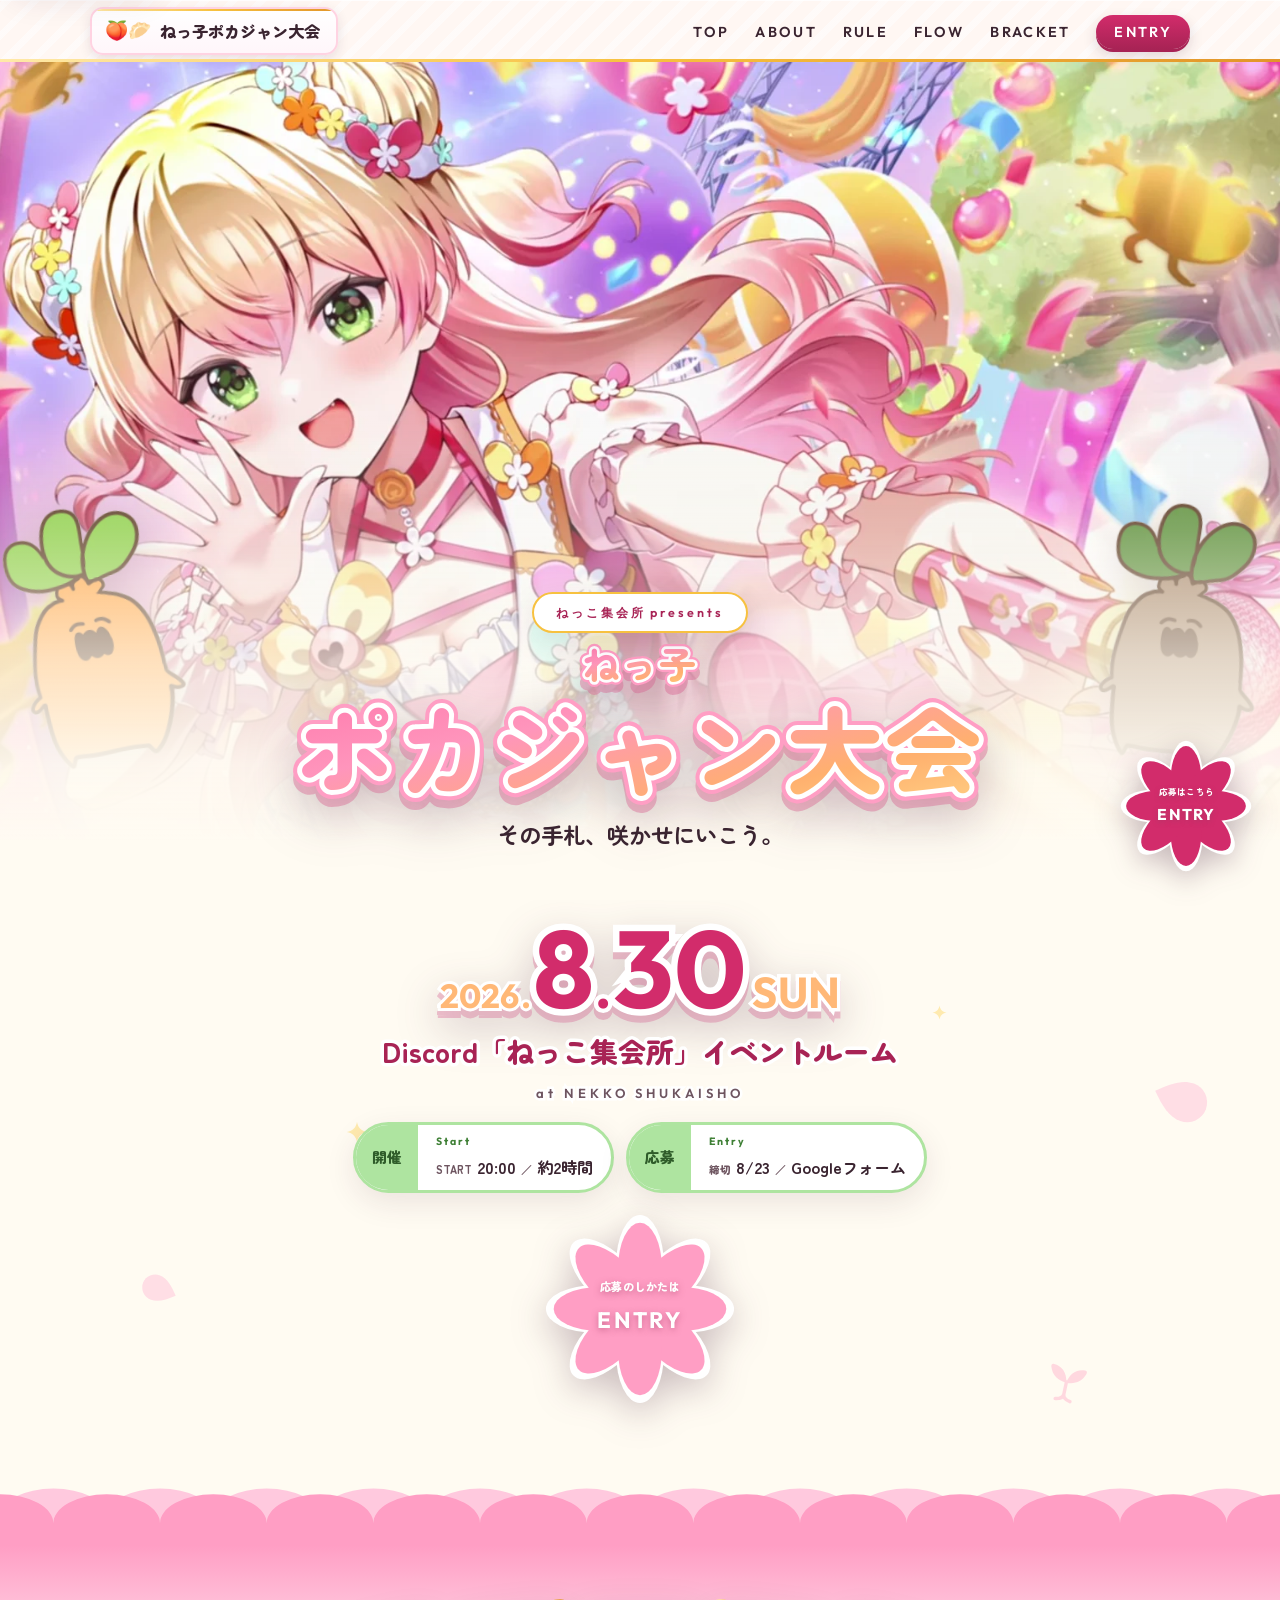
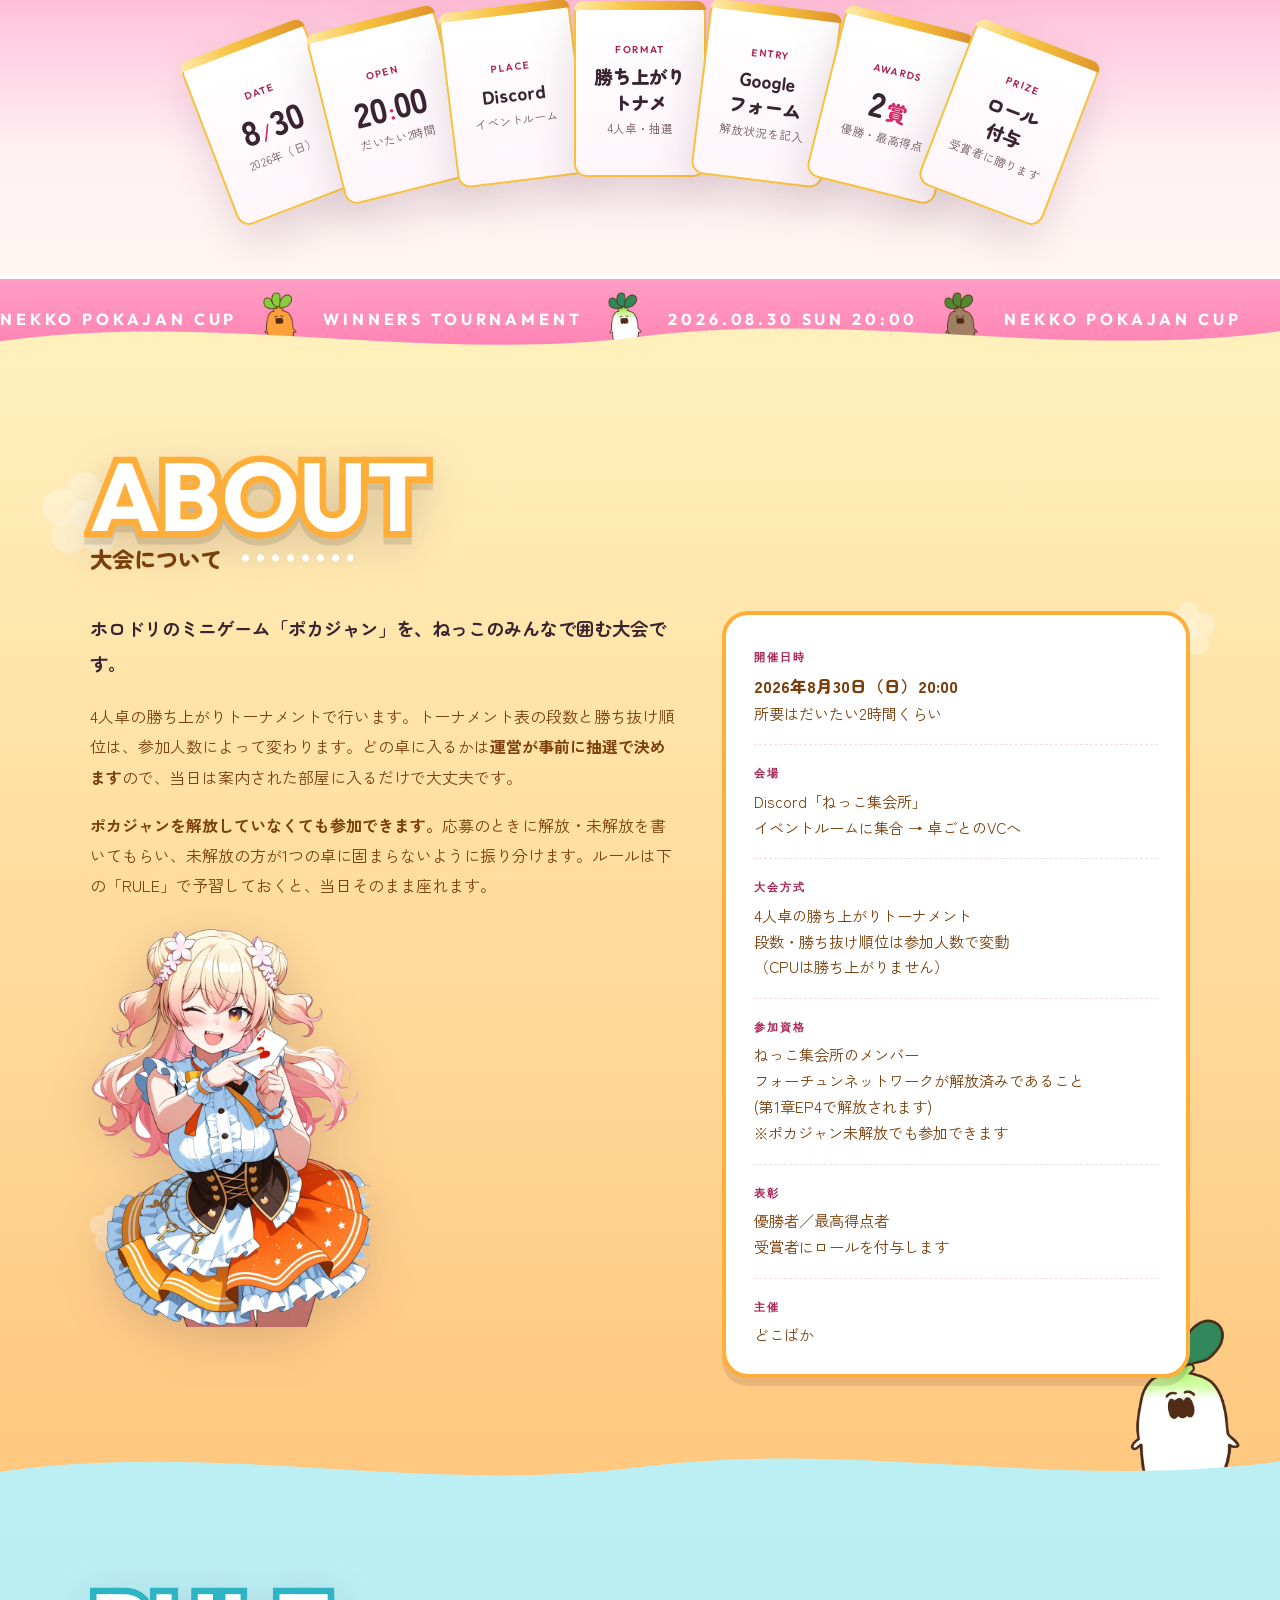
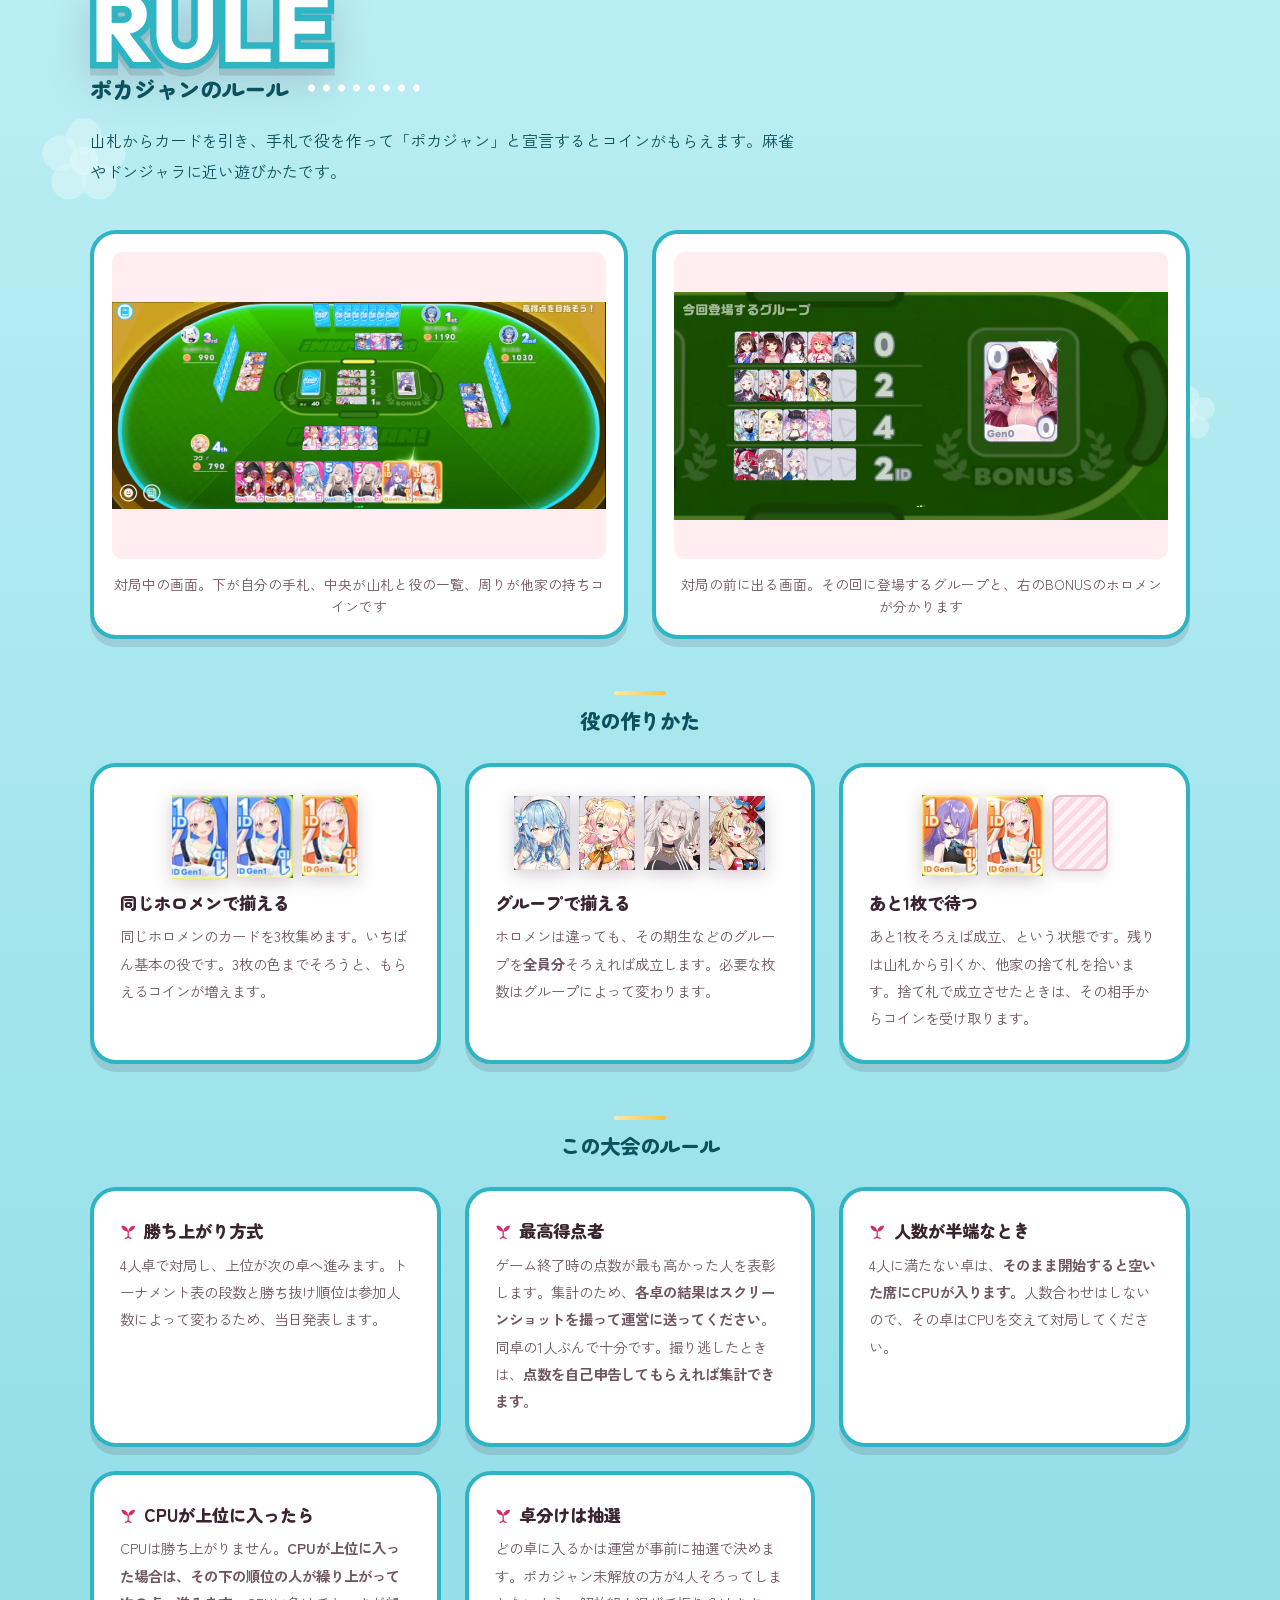
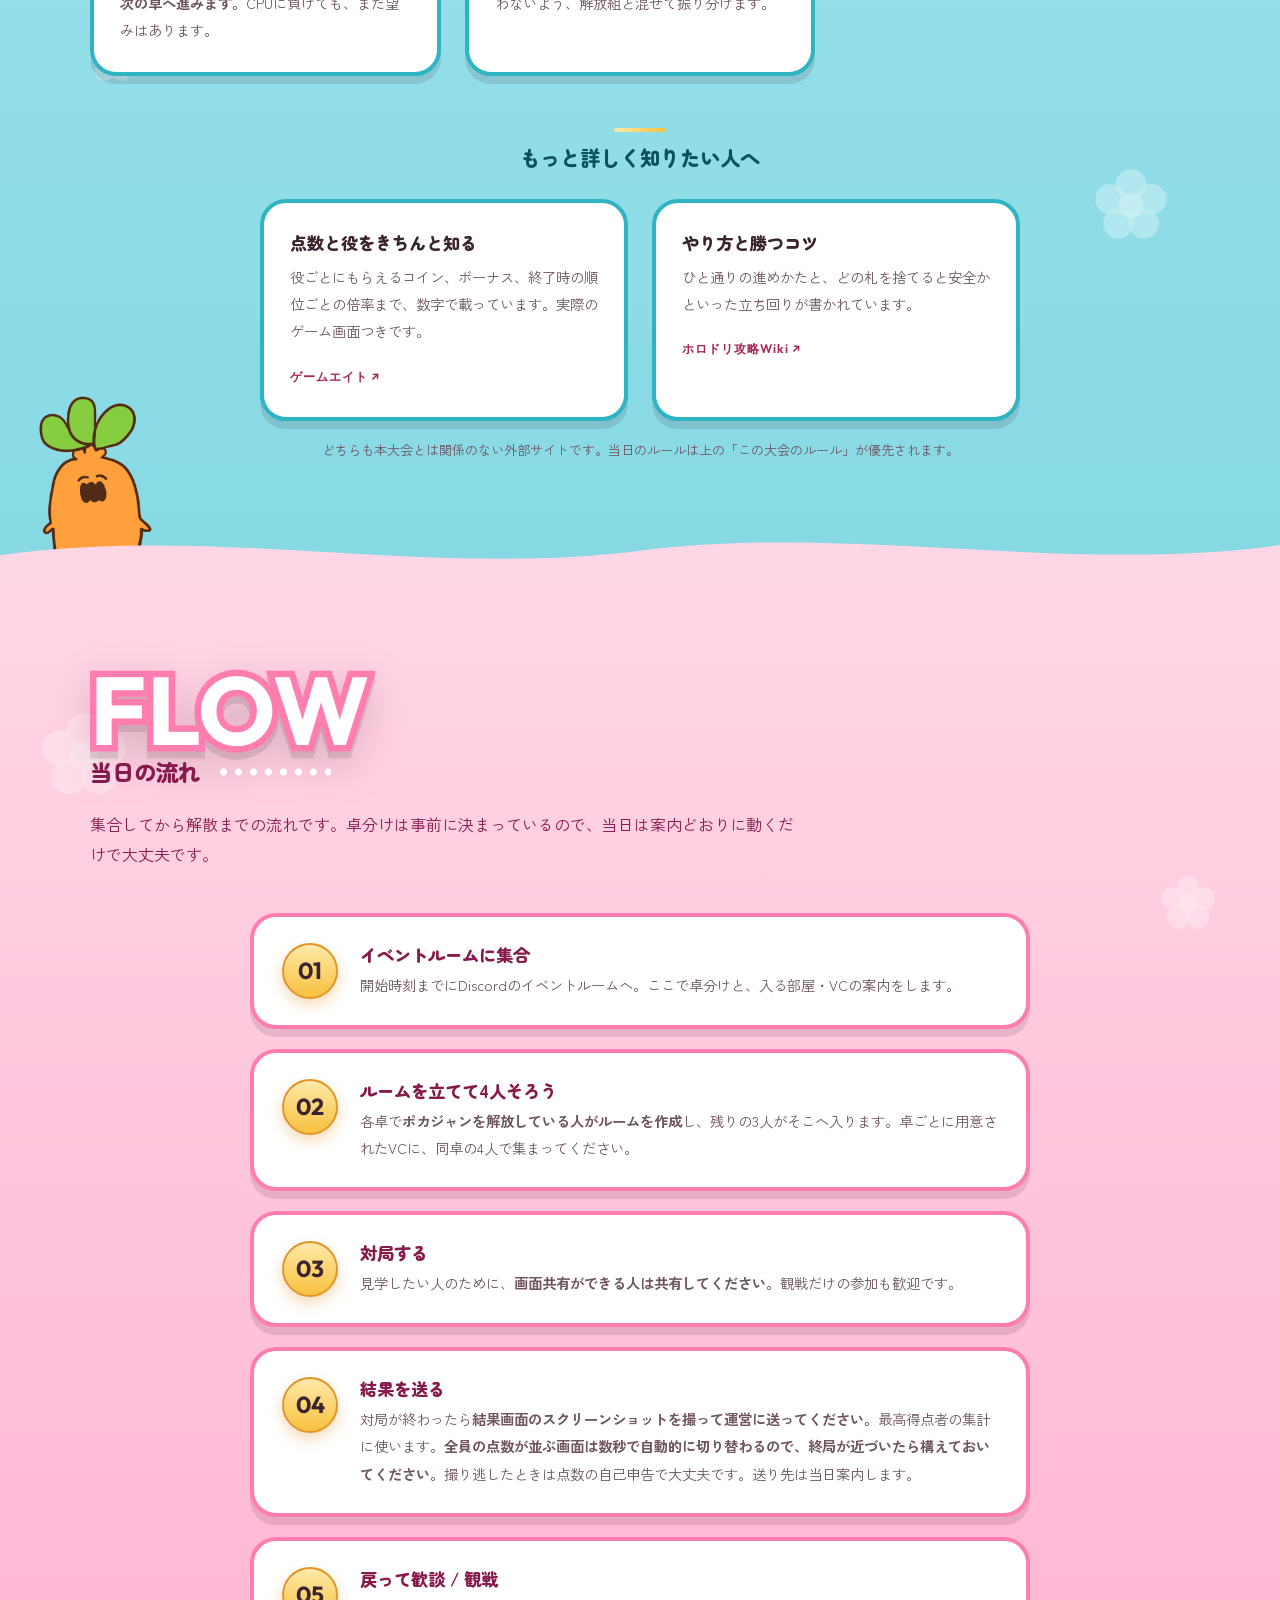
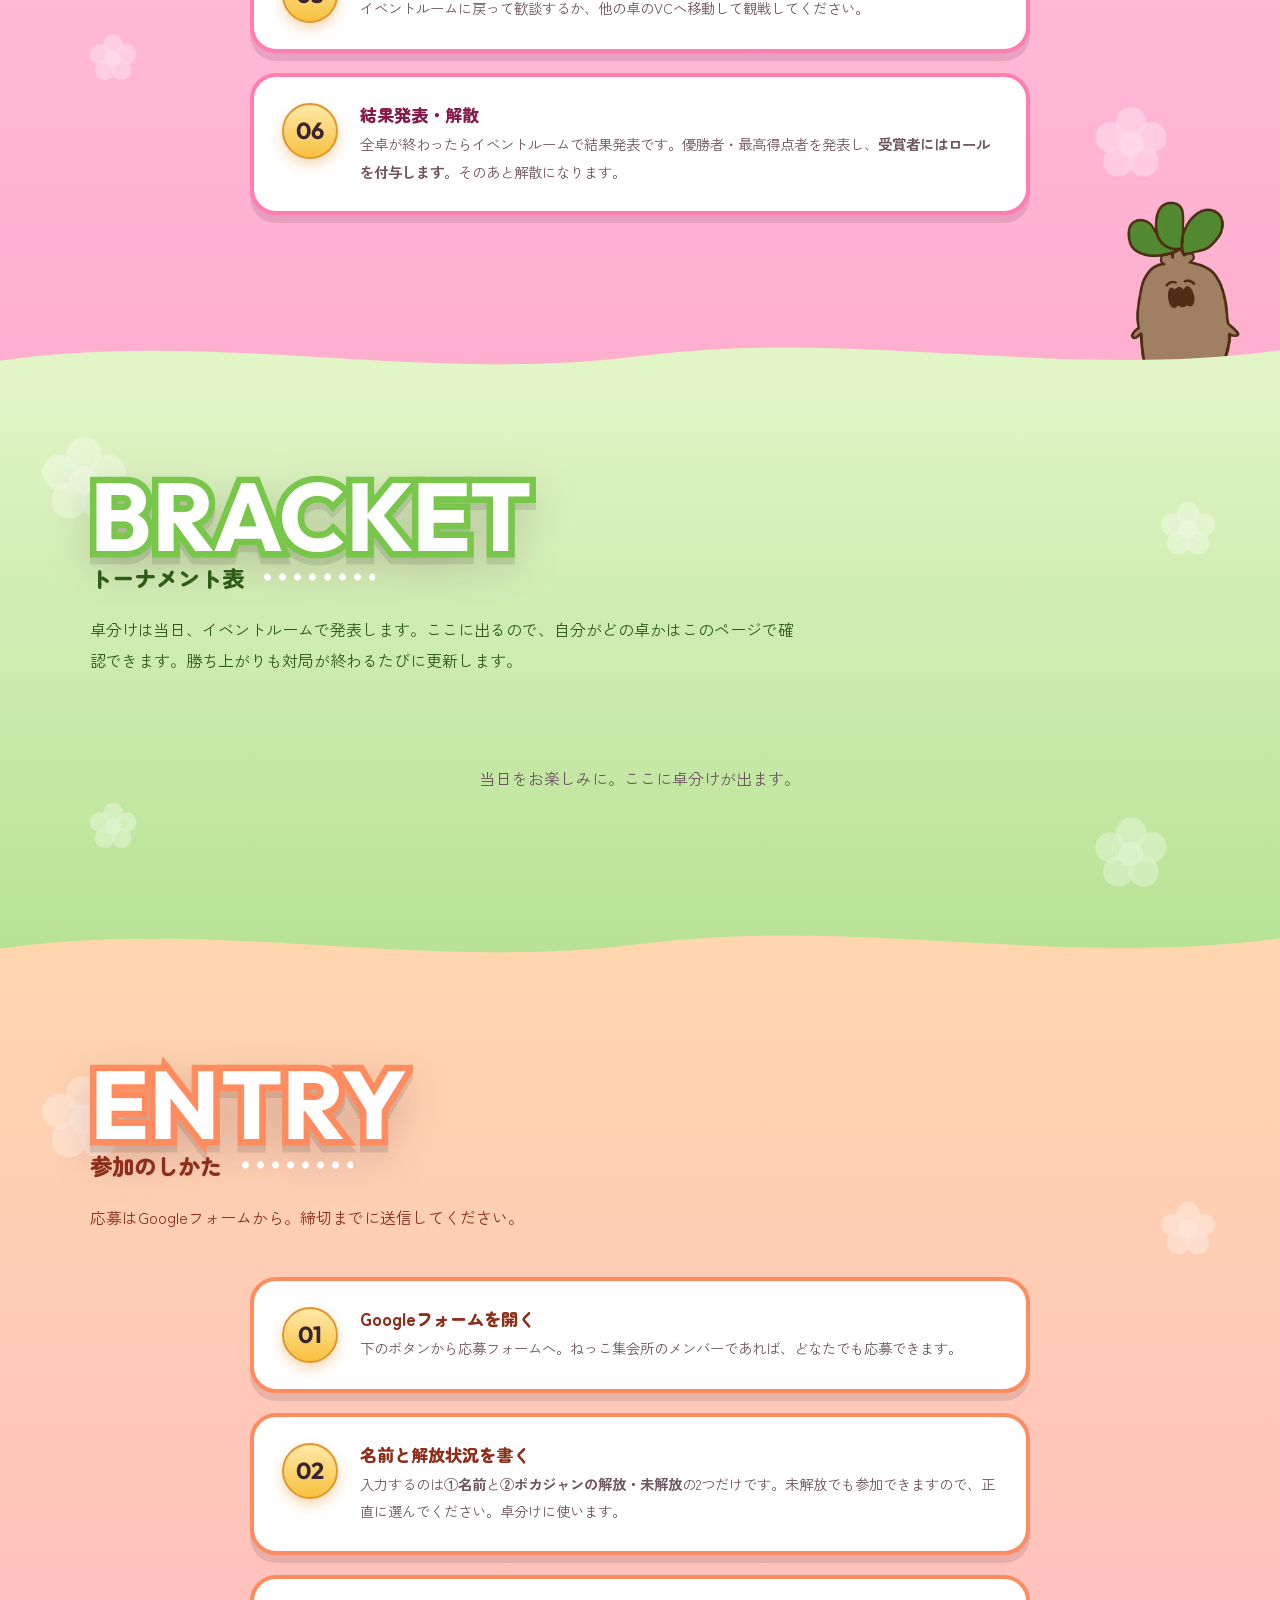
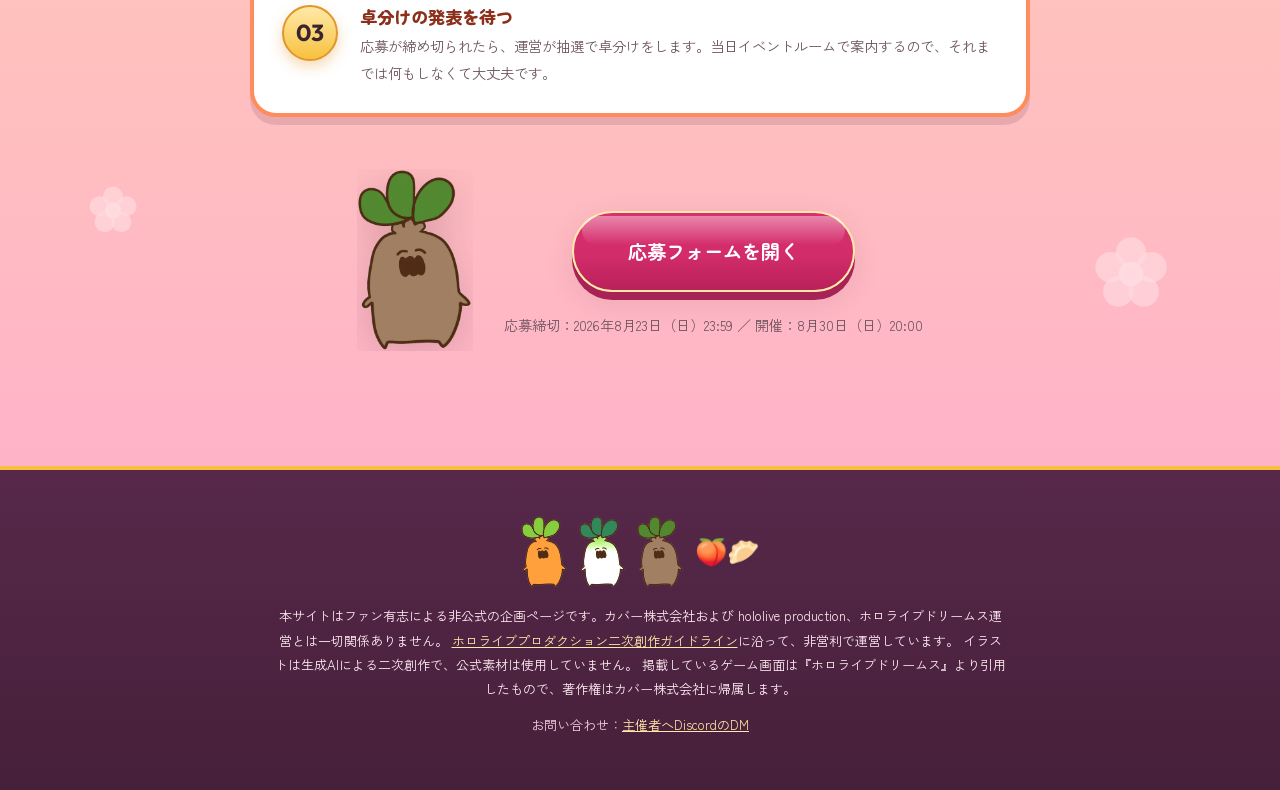
==== commit e1bdcb8b: "キービジュアルを周期で覆う演出を追加した 参考サイトの kv_pc.mp4（15.015秒ループ）をコマに分解して調べたところ、 覆うときと戻るときで手法が違っていたので、そのまま写した。    覆う" ====
--- a/index.html
+++ b/index.html
@@ -143,6 +143,28 @@
           <svg class="fall__petal" style="--x:87%; --d:-12s; --dur:19s; --s:16px"><use href="#ic-petal"></use></svg>
           <svg class="fall__petal" style="--x:93%; --d:-6s;  --dur:16s; --s:23px"><use href="#ic-petal"></use></svg>
           <svg class="fall__petal" style="--x:98%; --d:-16s; --dur:21s; --s:29px"><use href="#ic-petal"></use></svg>
+        </div>
+
+        <!-- 周期で絵を覆う柄。公式の作りに合わせて、行きと帰りで手法を変えています。
+             覆うとき（約0.75秒）… 柄を重ねて溶かす
+             戻るとき（約0.33秒）… 花のかたちの穴を中央から広げる
+             周期は15秒。動きを減らす設定のときは出しません。 -->
+        <div class="kv-veil" aria-hidden="true">
+          <div class="kv-veil__pattern">
+          <b>ねっこ ねっこ ねっこ ねっこ ねっこ ねっこ ねっこ</b>
+          <b>ねっこ ねっこ ねっこ ねっこ ねっこ ねっこ ねっこ</b>
+          <b>ねっこ ねっこ ねっこ ねっこ ねっこ ねっこ ねっこ</b>
+          <b>ねっこ ねっこ ねっこ ねっこ ねっこ ねっこ ねっこ</b>
+          <b>ねっこ ねっこ ねっこ ねっこ ねっこ ねっこ ねっこ</b>
+          <b>ねっこ ねっこ ねっこ ねっこ ねっこ ねっこ ねっこ</b>
+          <b>ねっこ ねっこ ねっこ ねっこ ねっこ ねっこ ねっこ</b>
+          <b>ねっこ ねっこ ねっこ ねっこ ねっこ ねっこ ねっこ</b>
+          <b>ねっこ ねっこ ねっこ ねっこ ねっこ ねっこ ねっこ</b>
+          </div>
+          <span class="kv-veil__mark">
+            <svg viewBox="-34 -34 268 268"><use href="#fb-petals" fill="currentColor"/></svg>
+            <img src="assets/img/nekko-1.webp" alt="">
+          </span>
         </div>
 
         <!-- 下端を生成りへ溶かす膜。この上に大会名が載ります -->
--- a/assets/style.css
+++ b/assets/style.css
@@ -51,6 +51,9 @@
      淡い地には桃色、セクションの濃い地には白を使い分けます。 */
   --flower: url("data:image/svg+xml,%3Csvg xmlns='http://www.w3.org/2000/svg' viewBox='0 0 40 40'%3E%3Cg fill='%23FFDDE8'%3E%3Ccircle cx='20' cy='10' r='7.4'/%3E%3Ccircle cx='30' cy='17.2' r='7.4'/%3E%3Ccircle cx='26.2' cy='29' r='7.4'/%3E%3Ccircle cx='13.8' cy='29' r='7.4'/%3E%3Ccircle cx='10' cy='17.2' r='7.4'/%3E%3C/g%3E%3Ccircle cx='20' cy='20.4' r='6' fill='%23FFE3A8'/%3E%3C/svg%3E");
   --flower-w: url("data:image/svg+xml,%3Csvg xmlns='http://www.w3.org/2000/svg' viewBox='0 0 40 40' fill='%23FFFFFF' fill-opacity='.62'%3E%3Ccircle cx='20' cy='10' r='7.4'/%3E%3Ccircle cx='30' cy='17.2' r='7.4'/%3E%3Ccircle cx='26.2' cy='29' r='7.4'/%3E%3Ccircle cx='13.8' cy='29' r='7.4'/%3E%3Ccircle cx='10' cy='17.2' r='7.4'/%3E%3Ccircle cx='20' cy='20.4' r='6' fill-opacity='.9'/%3E%3C/svg%3E");
+
+  /* 絵を覆う柄をくり抜く花のかたち。白い部分が穴になります */
+  --flower-hole: url("data:image/svg+xml,%3Csvg xmlns='http://www.w3.org/2000/svg' viewBox='0 0 200 200'%3E%3Cg fill='%23ffffff'%3E%3Cellipse cx='100' cy='44' rx='30' ry='62'/%3E%3Cellipse cx='100' cy='44' rx='30' ry='62' transform='rotate(45 100 100)'/%3E%3Cellipse cx='100' cy='44' rx='30' ry='62' transform='rotate(90 100 100)'/%3E%3Cellipse cx='100' cy='44' rx='30' ry='62' transform='rotate(135 100 100)'/%3E%3Cellipse cx='100' cy='44' rx='30' ry='62' transform='rotate(180 100 100)'/%3E%3Cellipse cx='100' cy='44' rx='30' ry='62' transform='rotate(225 100 100)'/%3E%3Cellipse cx='100' cy='44' rx='30' ry='62' transform='rotate(270 100 100)'/%3E%3Cellipse cx='100' cy='44' rx='30' ry='62' transform='rotate(315 100 100)'/%3E%3C/g%3E%3C/svg%3E");
 
   /* セクションの境目に使ううねった曲線 */
   --wave: url("data:image/svg+xml,%3Csvg xmlns='http://www.w3.org/2000/svg' viewBox='0 0 1200 100' preserveAspectRatio='none'%3E%3Cpath d='M0 100V62C200 8 400 102 600 54C800 6 1000 96 1200 44V100Z' fill='%23000'/%3E%3C/svg%3E");
@@ -363,7 +366,7 @@
 }
 /* 下端を生成りへ溶かす膜。大会名はこの手前に出ます */
 .kv__fade {
-  position: absolute; left: 0; right: 0; bottom: 0; z-index: 2;
+  position: absolute; left: 0; right: 0; bottom: 0; z-index: 3;
   height: 58%;
   background: linear-gradient(180deg,
     rgba(255, 251, 242, 0)   0%,
@@ -479,9 +482,88 @@
   100% { transform: translate(-6px, 112svh)  rotate(430deg); opacity: 0; }
 }
 
+/* ---------- 5-1b. 周期で絵を覆う柄 ----------
+   参考サイトは15秒ループの動画で、行きと帰りで手法が違っていました。
+     覆うとき（約0.75秒） … 柄を重ねて溶かす（クロスディゾルブ）
+     戻るとき（約0.33秒） … 花のかたちの穴を中央から広げる
+   同じ組み立てを、動画を使わず CSS だけで作っています。 */
+.kv-veil {
+  position: absolute; inset: 0; z-index: 2;
+  overflow: hidden;
+  background: var(--cream);
+  opacity: 0;                       /* 動きを止めた環境では出しません */
+}
+/* 花のかたちに「穴を空ける」。全面の面から花を引き算しています */
+@supports ((mask-composite: exclude) or (-webkit-mask-composite: xor)) {
+  .kv-veil {
+    -webkit-mask-image: linear-gradient(#000, #000), var(--flower-hole);
+            mask-image: linear-gradient(#000, #000), var(--flower-hole);
+    -webkit-mask-repeat: no-repeat, no-repeat;
+            mask-repeat: no-repeat, no-repeat;
+    -webkit-mask-position: center, center;
+            mask-position: center, center;
+    -webkit-mask-size: 100% 100%, 0 0;
+            mask-size: 100% 100%, 0 0;
+    -webkit-mask-composite: xor;
+            mask-composite: exclude;
+  }
+}
+.js .kv-veil { animation: veil 15s linear infinite; }
+@keyframes veil {
+  /* 絵だけの時間 */
+  0%,  89%  { opacity: 0; -webkit-mask-size: 100% 100%, 0 0; mask-size: 100% 100%, 0 0; }
+  /* 柄が重なって溶けてくる */
+  94%       { opacity: 1; -webkit-mask-size: 100% 100%, 0 0; mask-size: 100% 100%, 0 0; }
+  /* 柄だけで止まる。この間に中央へ花の印が出ます */
+  97.8%     { opacity: 1; -webkit-mask-size: 100% 100%, 0 0; mask-size: 100% 100%, 0 0; }
+  /* 花のかたちの穴が開いて絵が戻る（穴が画面より大きくなるので継ぎ目は出ません） */
+  100%      { opacity: 1; -webkit-mask-size: 100% 100%, 320% 320%; mask-size: 100% 100%, 320% 320%; }
+}
+
+/* 柄は文字そのもの。画像ではないので拡大しても粗くならず、重さも増えません */
+.kv-veil__pattern {
+  position: absolute; left: -32%; top: -32%; width: 164%; height: 164%;
+  display: grid; align-content: center; justify-items: center;
+  rotate: -12deg;
+  font-family: var(--font-display); font-weight: 900;
+  font-size: clamp(2rem, 5.6vw, 4.6rem);
+  line-height: 1.12; letter-spacing: .04em; white-space: nowrap;
+}
+.js .kv-veil__pattern { animation: veil-slide 14s linear infinite; }
+@keyframes veil-slide { to { translate: -6% 3%; } }
+.kv-veil__pattern b { display: block; }
+/* 1行おきに色と、塗り／輪郭を替えて、面が単調にならないようにしています */
+.kv-veil__pattern b:nth-child(6n+1) { color: #FF7FB0; }
+.kv-veil__pattern b:nth-child(6n+2) { color: #FF9A3C; translate: -4% 0; }
+.kv-veil__pattern b:nth-child(6n+3) { color: transparent; -webkit-text-stroke: 3px #FFC46B; }
+.kv-veil__pattern b:nth-child(6n+4) { color: #7ED957; translate: 5% 0; }
+.kv-veil__pattern b:nth-child(6n+5) { color: transparent; -webkit-text-stroke: 3px #FF9EC4; }
+.kv-veil__pattern b:nth-child(6n)   { color: #FFD84D; translate: -3% 0; }
+
+/* 中央に出る花の印。この花がそのまま穴になって開くように見せています */
+.kv-veil__mark {
+  position: absolute; left: 50%; top: 50%;
+  width: clamp(84px, 11vw, 148px); aspect-ratio: 1;
+  translate: -50% -50%;
+  display: grid; place-items: center;
+  color: #FFDE7A; opacity: 0;
+}
+.kv-veil__mark svg { position: absolute; inset: 0; width: 100%; height: 100%; }
+.kv-veil__mark img { position: relative; width: 50%; height: auto; }
+.js .kv-veil__mark { animation: veil-mark 15s linear infinite; }
+@keyframes veil-mark {
+  0%, 90.5% { opacity: 0; scale: .5; }
+  93%       { opacity: 1; scale: 1; }
+  97.8%     { opacity: 1; scale: 1; }
+  98.9%     { opacity: 0; scale: 2.6; }
+  100%      { opacity: 0; scale: 2.6; }
+}
+
 /* ---------- 5-2. 額からはみ出すねっ子 ---------- */
 /* 左右のねっ子。公式の左右に置かれたマスコットの構図に合わせています */
-.hero__mascots { position: absolute; inset: 0; z-index: 4; pointer-events: none; }
+/* ねっ子は絵と同じ層に置きます。柄が降りたときは一緒に隠れてほしいためです
+   （参考サイトではマスコットが絵に描き込まれていて、同じように覆われます） */
+.hero__mascots { position: absolute; inset: 0; z-index: 1; pointer-events: none; }
 .mascot {
   position: absolute; bottom: 16%;
   width: clamp(84px, 13vw, 210px);
@@ -504,7 +586,7 @@
 /* 大会名は額の下端に載せます（公式のロゴの位置） */
 .hero__head {
   position: absolute; left: 0; right: 0; bottom: clamp(8px, 2.4vw, 34px);
-  z-index: 3; padding: 0 12px;
+  z-index: 4; padding: 0 12px;
 }
 
 .hero__eyebrow { position: relative; z-index: 2; margin: 0 0 10px; }
@@ -1541,6 +1623,7 @@
   .js .fall__petal, .js .deco--sparkle, .marquee__track.is-fitted,
   .js .hero__sunburst, .js .deco, .js .hero__catch,
   .js .cloud, .js .mascot--l, .js .mascot--r,
+  .js .kv-veil, .js .kv-veil__pattern, .js .kv-veil__mark,
   .js .flower-btn__petals, .js .fixed-entry__petals,
   .js .marquee__nekko, .js .site-footer__nekko, .js .splash__portrait img,
   .js .countdown__cell,
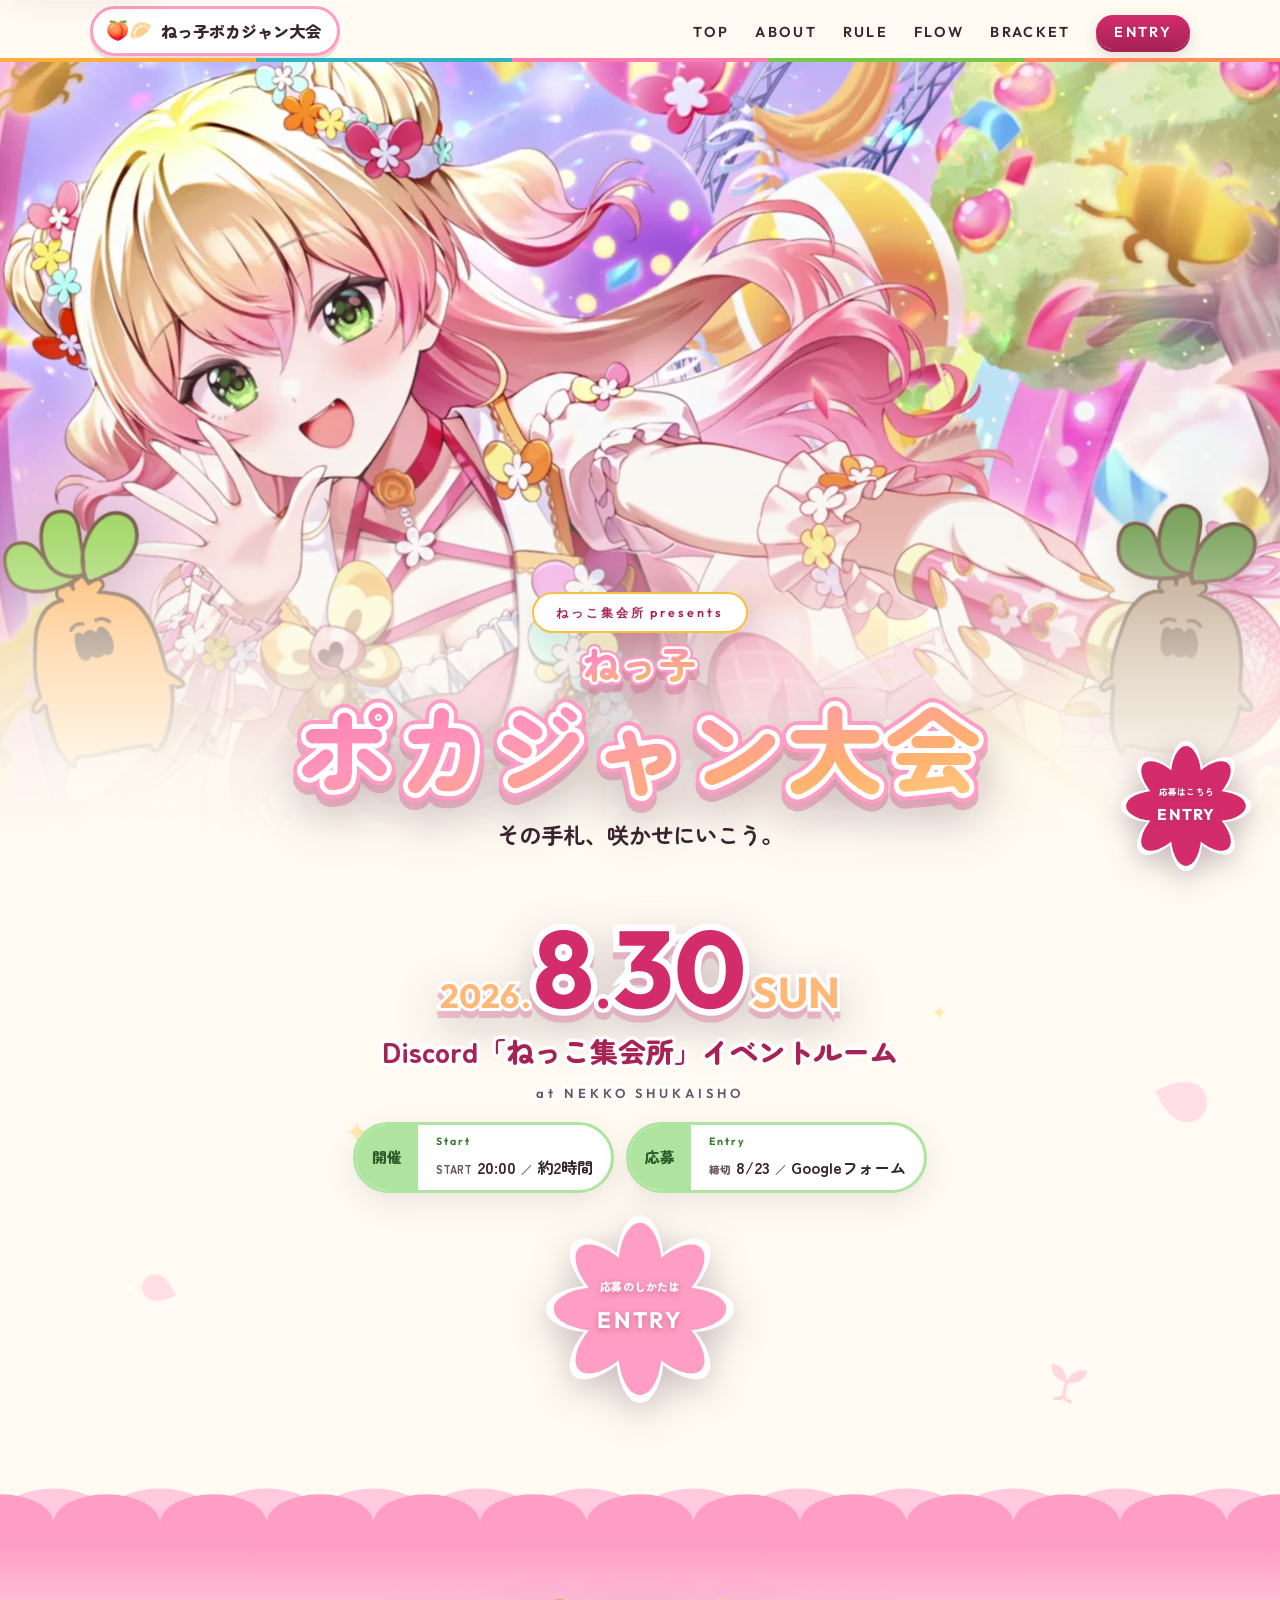
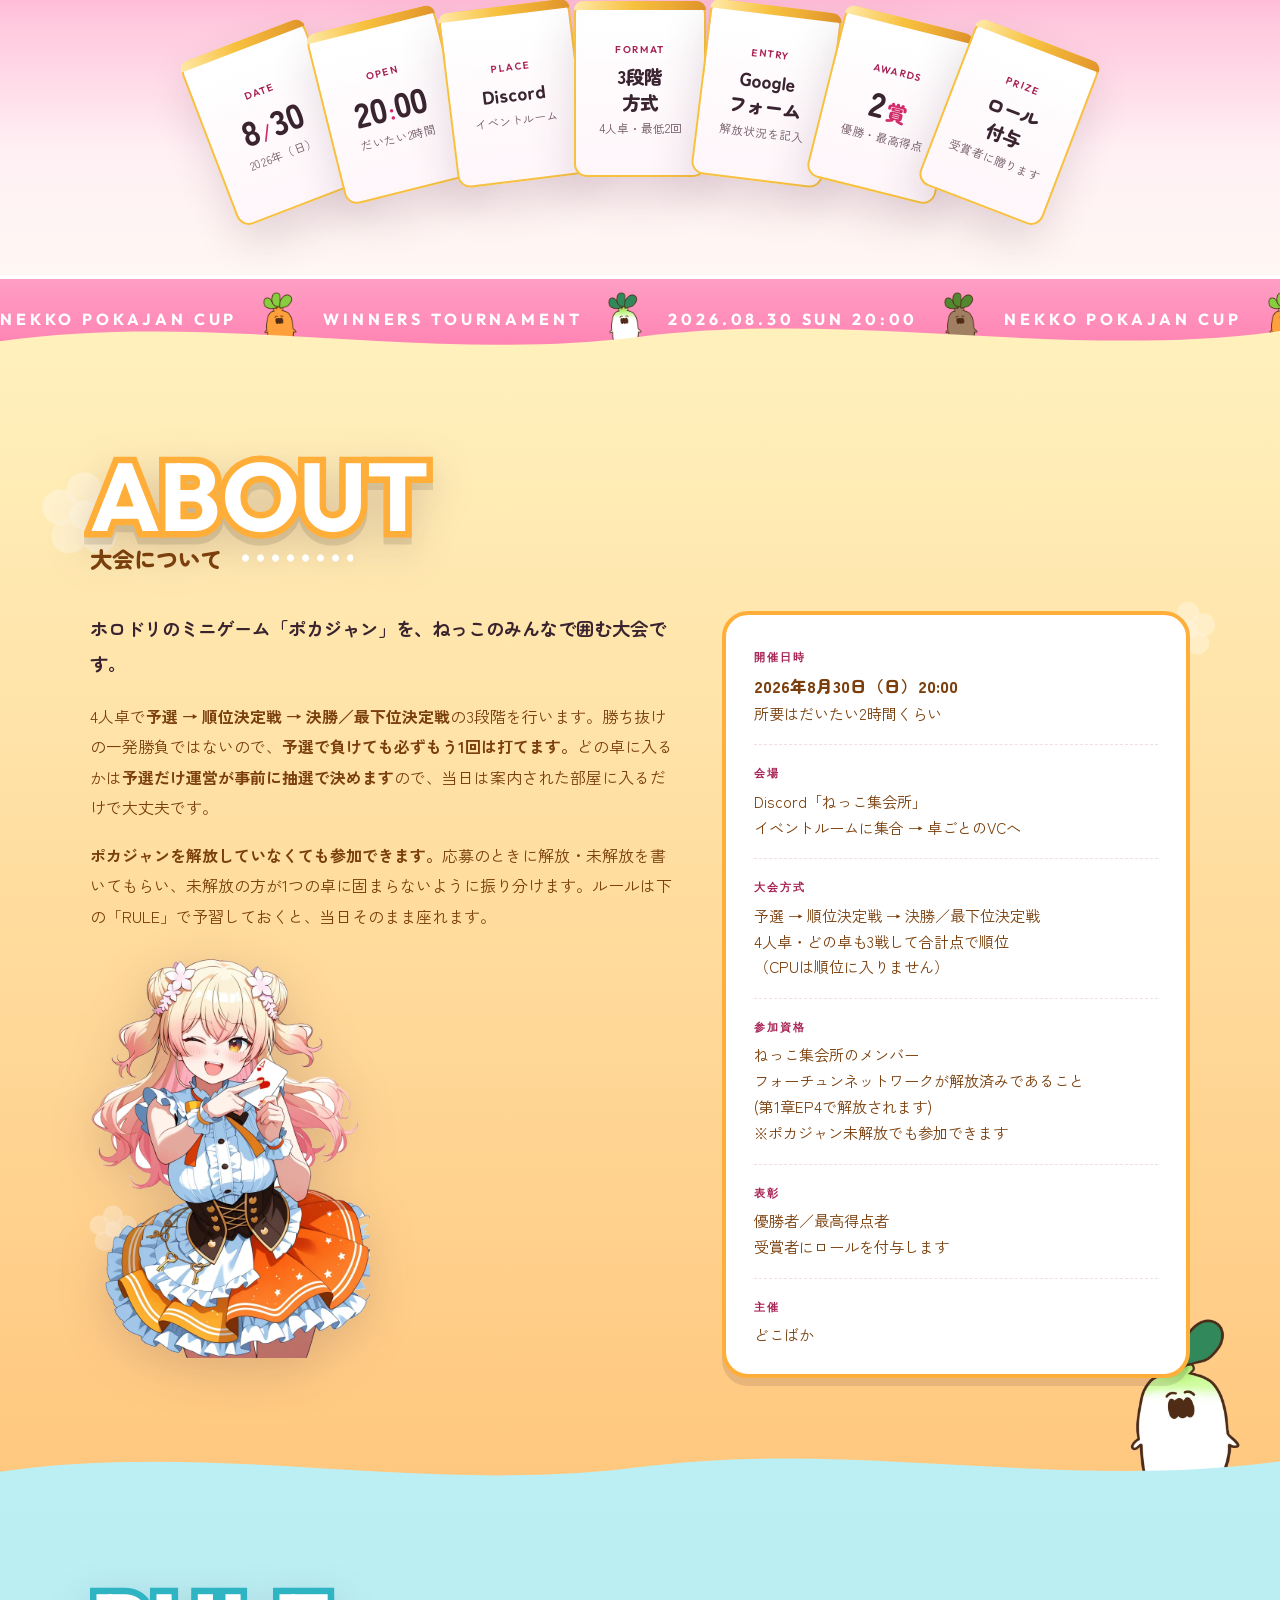
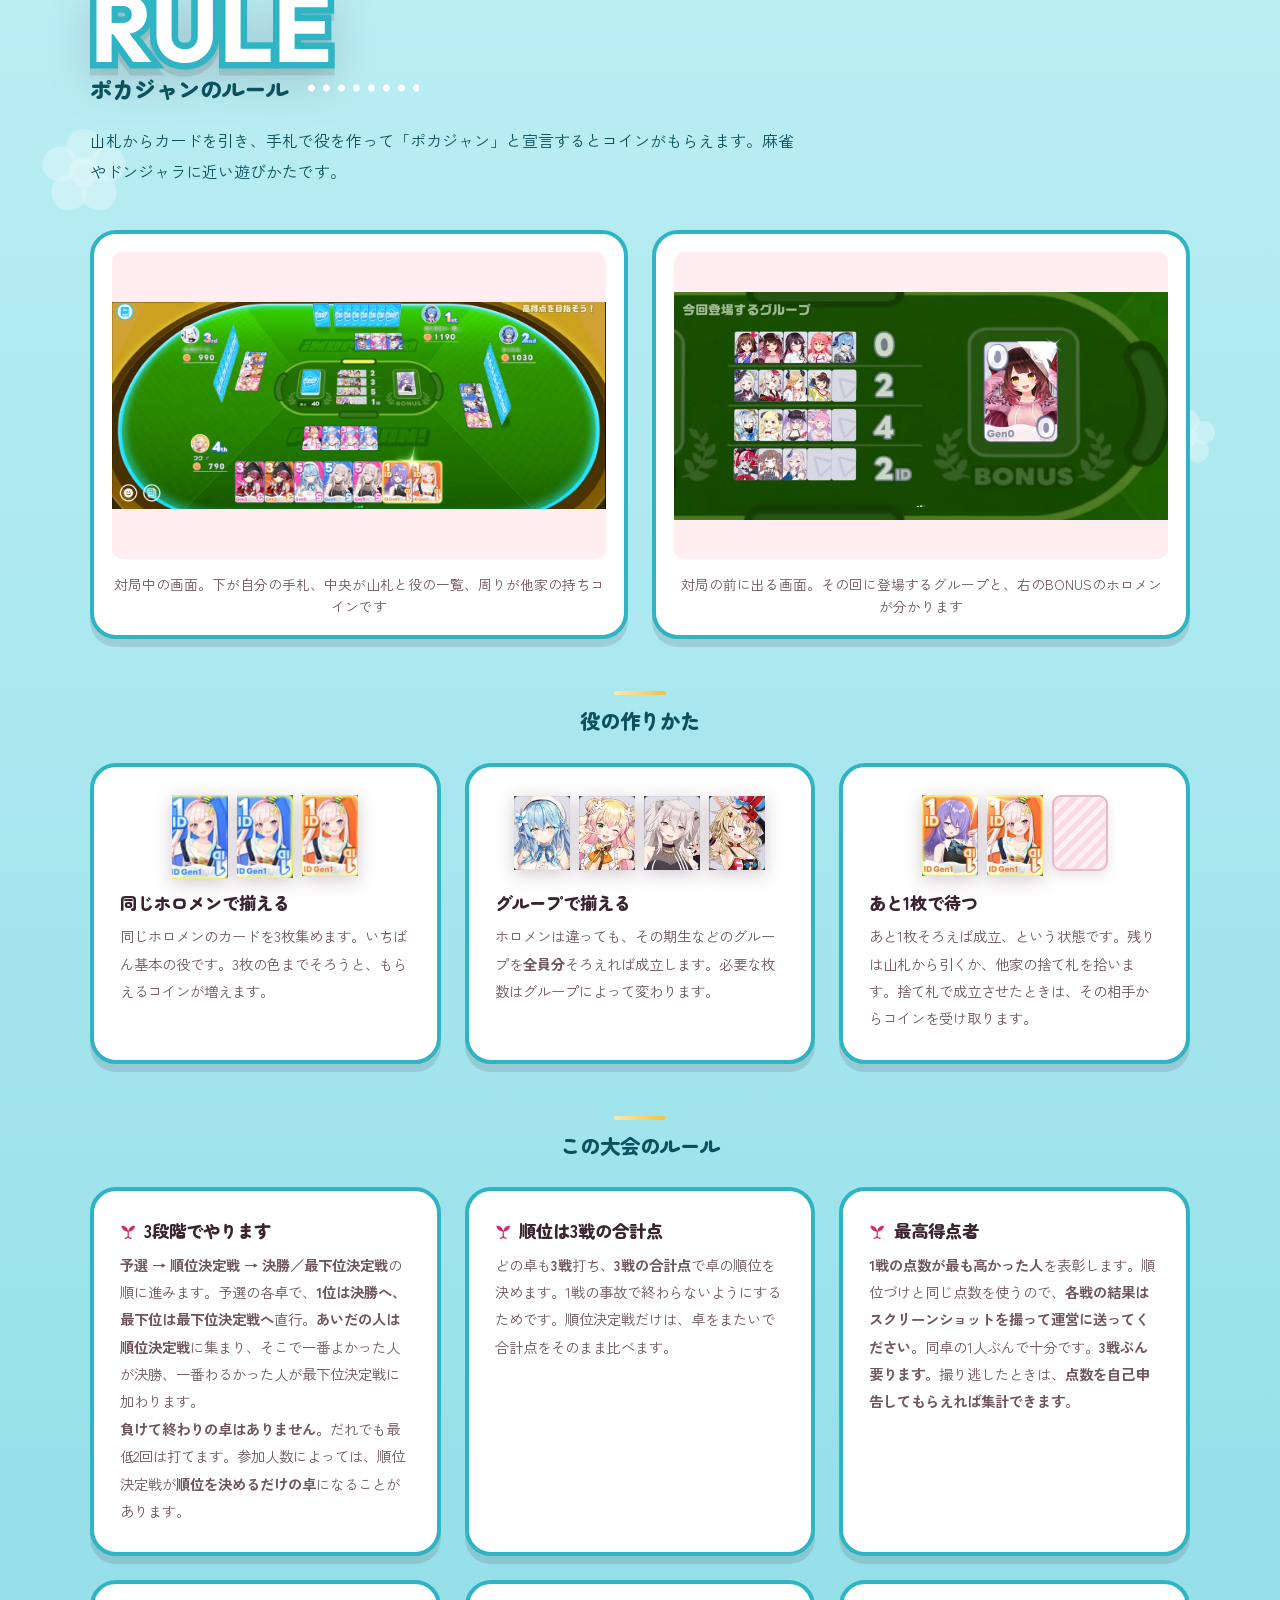
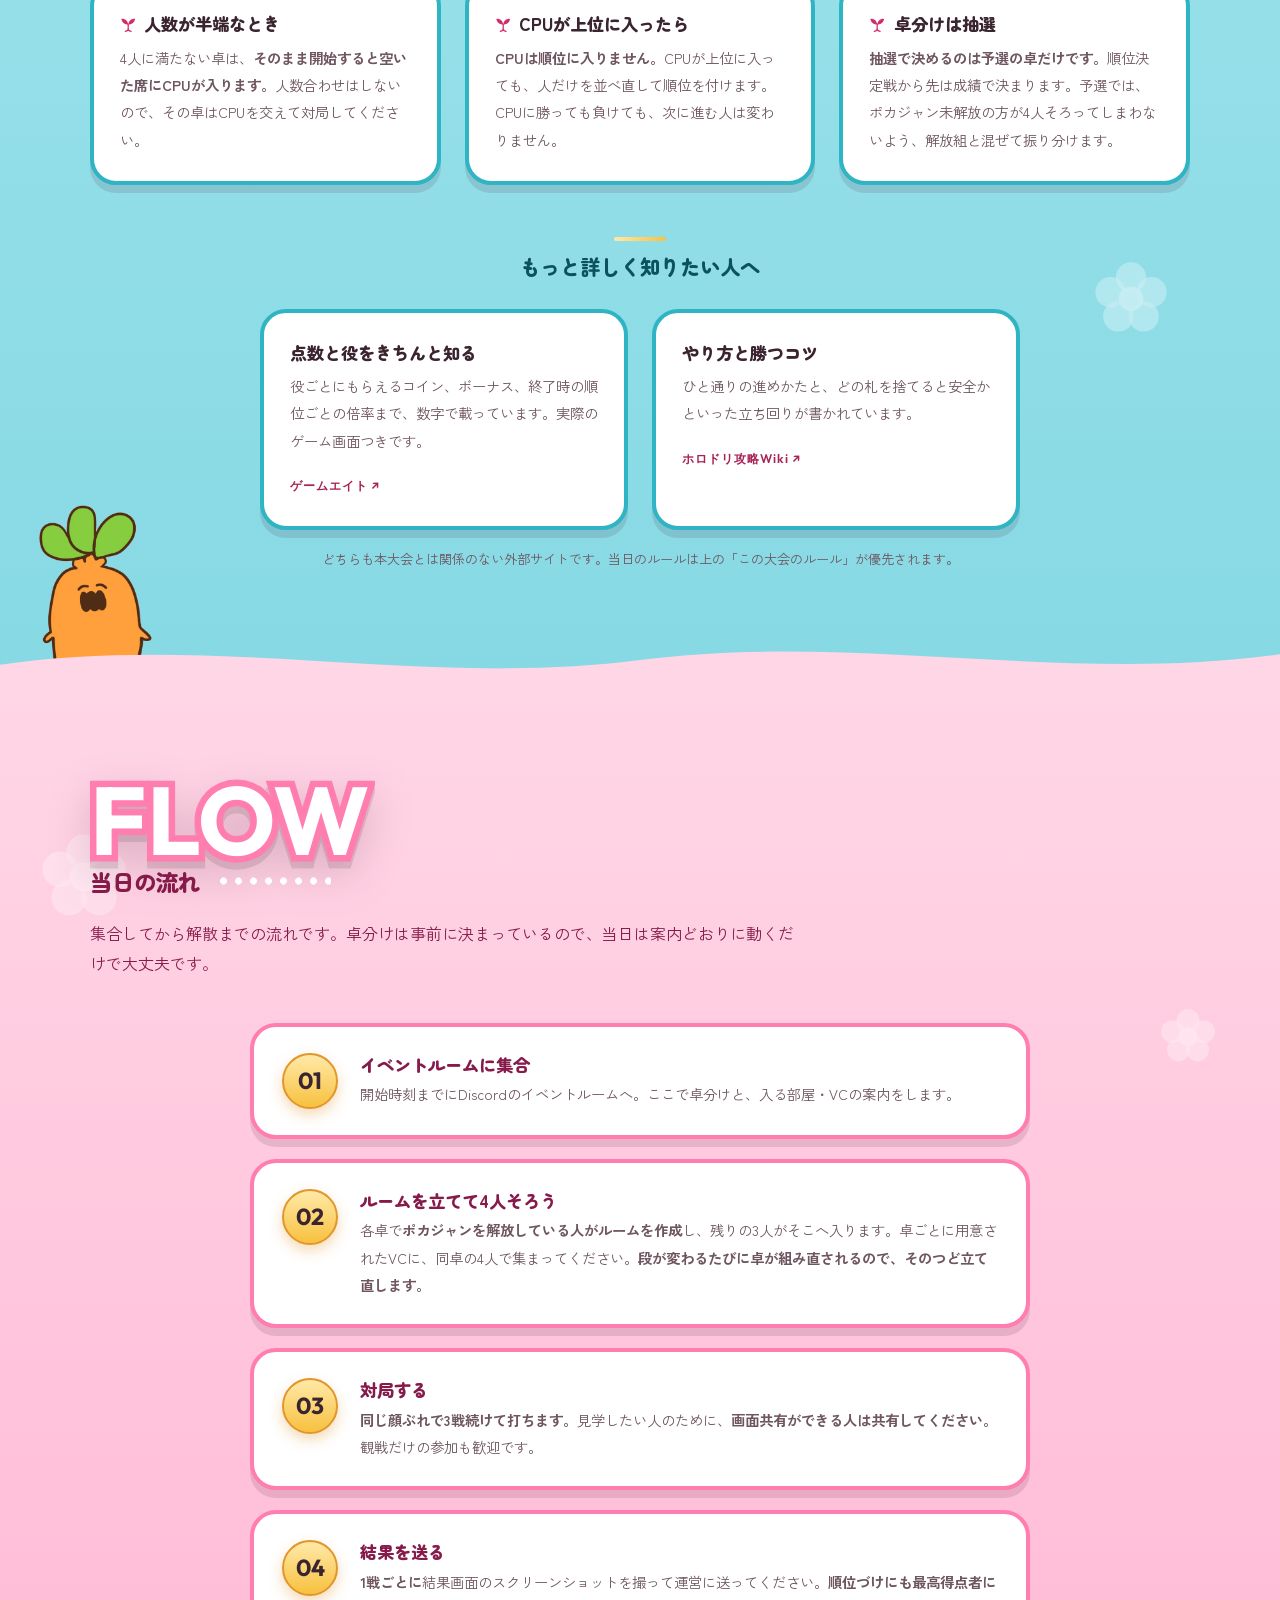
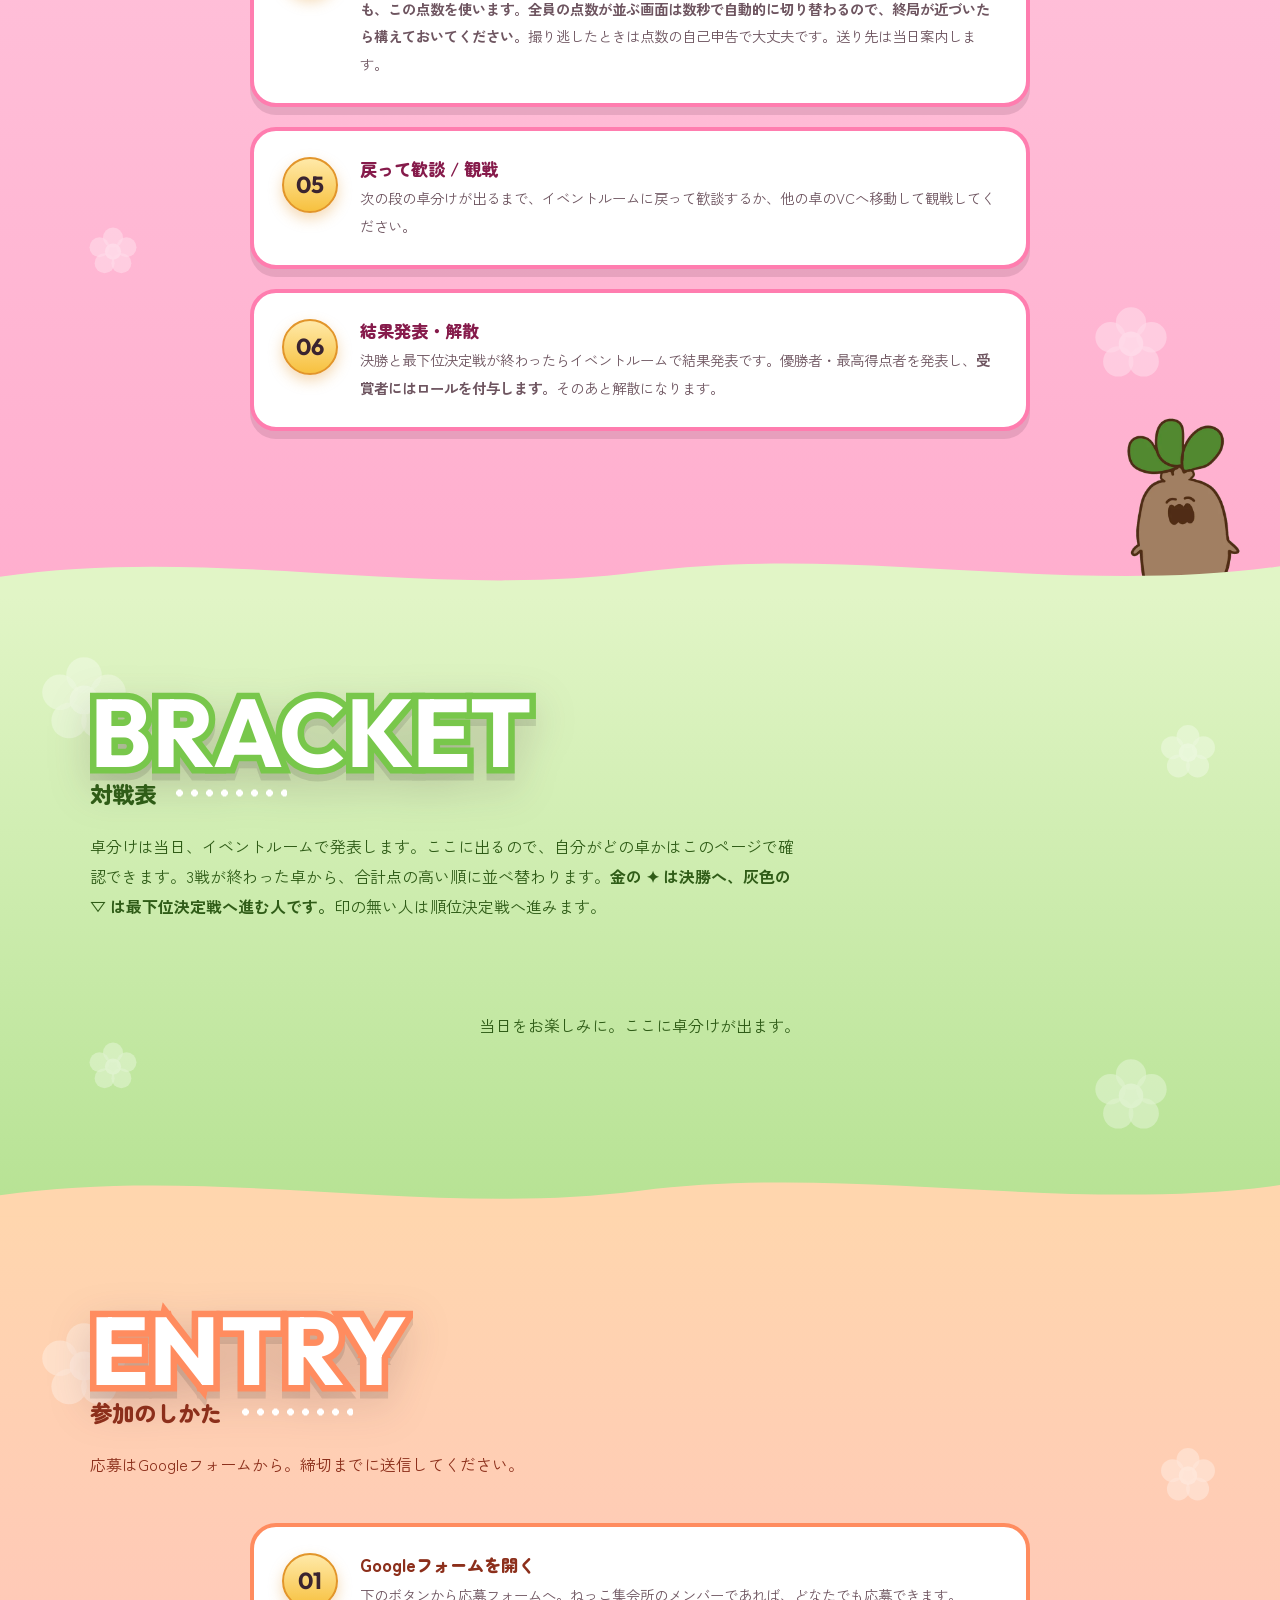
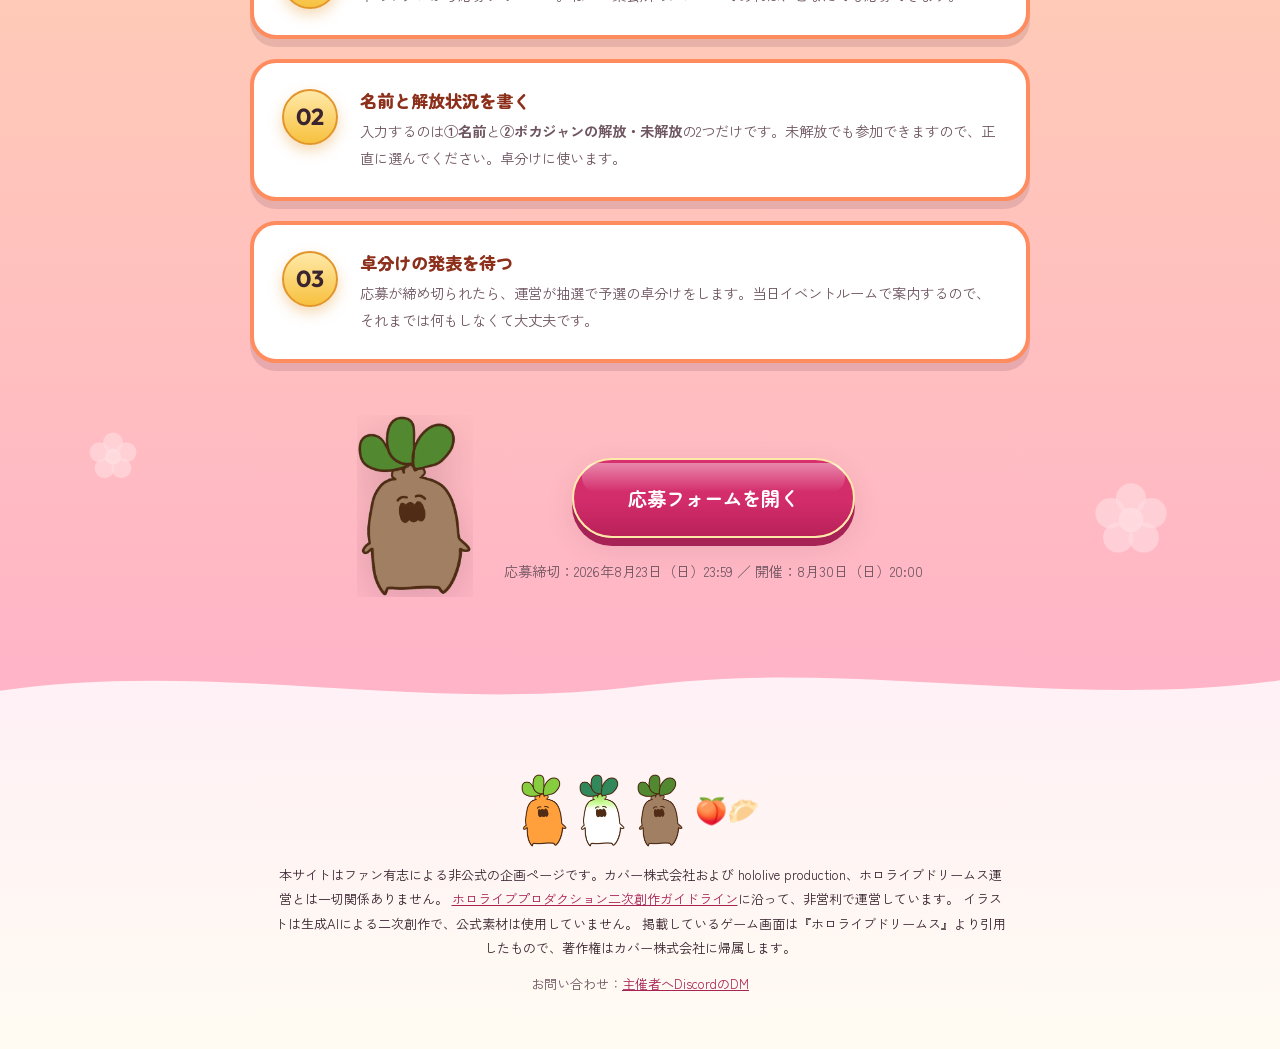
==== commit f4c05320: "大会方式を予選・順位決定戦・決勝の3段階にした 勝ち上がりトーナメントだと予選で負けた人が1回しか打てず、つまらない。 負けた人も次の卓に進む形に変えた。**誰でも最低2回は打てる。**    予選 " ====
--- a/index.html
+++ b/index.html
@@ -6,7 +6,7 @@
 <!-- EDIT: ページタイトル（Discordに貼ったときのリンク名になります） -->
 <title>ねっ子ポカジャン大会 ｜ ねっこ集会所</title>
 <!-- EDIT: 説明文（Discordのリンクプレビューに出ます） -->
-<meta name="description" content="2026年8月30日(日)20:00より、Discord「ねっこ集会所」で開催するホロドリのミニゲーム「ポカジャン」大会の案内ページです。応募は8月23日(日)23:59まで。勝ち上がりトーナメント方式、ポカジャン未解放でも参加できます。">
+<meta name="description" content="2026年8月30日(日)20:00より、Discord「ねっこ集会所」で開催するホロドリのミニゲーム「ポカジャン」大会の案内ページです。応募は8月23日(日)23:59まで。予選→順位決定戦→決勝の3段階方式で、予選で負けても2回以上打てます。ポカジャン未解放でも参加できます。">
 <!-- 検索結果に出したくないページなので、クローラーには載せない指示を出しています。
      防げるのは「検索からの偶然の発見」だけで、URLを知っている人には効きません。
      Discordのリンクプレビュー（下のog:）は、この指定とは別系統なので従来どおり出ます。 -->
@@ -15,7 +15,7 @@
 <meta property="og:title" content="ねっ子ポカジャン大会 ｜ ねっこ集会所">
 <!-- ねねち賞は検討中のため伏せています。復活させるときは「・ねねち賞」を戻してください。
      （このページ内の「ねねち賞」は5か所。すべて同じ印のコメントを付けてあります） -->
-<meta property="og:description" content="その手札、咲かせにいこう。2026.08.30(日) 20:00 スタート。応募は8月23日(日)23:59まで。勝ち上がりトーナメントで優勝者・最高得点者を決めます。">
+<meta property="og:description" content="その手札、咲かせにいこう。2026.08.30(日) 20:00 スタート。応募は8月23日(日)23:59まで。予選・順位決定戦・決勝の3段階で優勝者・最高得点者を決めます。">
 <!-- EDIT: Discordのリンクプレビューに出す画像（tools/generate_nene.py --preset ogp で作り直せます） -->
 <meta property="og:image" content="assets/img/ogp.jpg">
 <meta property="og:image:width" content="1200">
@@ -151,15 +151,31 @@
              周期は15秒。動きを減らす設定のときは出しません。 -->
         <div class="kv-veil" aria-hidden="true">
           <div class="kv-veil__pattern">
-          <b>ねっこ ねっこ ねっこ ねっこ ねっこ ねっこ ねっこ</b>
-          <b>ねっこ ねっこ ねっこ ねっこ ねっこ ねっこ ねっこ</b>
-          <b>ねっこ ねっこ ねっこ ねっこ ねっこ ねっこ ねっこ</b>
-          <b>ねっこ ねっこ ねっこ ねっこ ねっこ ねっこ ねっこ</b>
-          <b>ねっこ ねっこ ねっこ ねっこ ねっこ ねっこ ねっこ</b>
-          <b>ねっこ ねっこ ねっこ ねっこ ねっこ ねっこ ねっこ</b>
-          <b>ねっこ ねっこ ねっこ ねっこ ねっこ ねっこ ねっこ</b>
-          <b>ねっこ ねっこ ねっこ ねっこ ねっこ ねっこ ねっこ</b>
-          <b>ねっこ ねっこ ねっこ ねっこ ねっこ ねっこ ねっこ</b>
+            <b>ねっこ ねっこ ねっこ ねっこ ねっこ ねっこ ねっこ ねっこ ねっこ ねっこ ねっこ ねっこ</b>
+            <b>ねっこ ねっこ ねっこ ねっこ ねっこ ねっこ ねっこ ねっこ ねっこ ねっこ ねっこ ねっこ</b>
+            <b>ねっこ ねっこ ねっこ ねっこ ねっこ ねっこ ねっこ ねっこ ねっこ ねっこ ねっこ ねっこ</b>
+            <b>ねっこ ねっこ ねっこ ねっこ ねっこ ねっこ ねっこ ねっこ ねっこ ねっこ ねっこ ねっこ</b>
+            <b>ねっこ ねっこ ねっこ ねっこ ねっこ ねっこ ねっこ ねっこ ねっこ ねっこ ねっこ ねっこ</b>
+            <b>ねっこ ねっこ ねっこ ねっこ ねっこ ねっこ ねっこ ねっこ ねっこ ねっこ ねっこ ねっこ</b>
+            <b>ねっこ ねっこ ねっこ ねっこ ねっこ ねっこ ねっこ ねっこ ねっこ ねっこ ねっこ ねっこ</b>
+            <b>ねっこ ねっこ ねっこ ねっこ ねっこ ねっこ ねっこ ねっこ ねっこ ねっこ ねっこ ねっこ</b>
+            <b>ねっこ ねっこ ねっこ ねっこ ねっこ ねっこ ねっこ ねっこ ねっこ ねっこ ねっこ ねっこ</b>
+            <b>ねっこ ねっこ ねっこ ねっこ ねっこ ねっこ ねっこ ねっこ ねっこ ねっこ ねっこ ねっこ</b>
+            <b>ねっこ ねっこ ねっこ ねっこ ねっこ ねっこ ねっこ ねっこ ねっこ ねっこ ねっこ ねっこ</b>
+            <b>ねっこ ねっこ ねっこ ねっこ ねっこ ねっこ ねっこ ねっこ ねっこ ねっこ ねっこ ねっこ</b>
+            <b>ねっこ ねっこ ねっこ ねっこ ねっこ ねっこ ねっこ ねっこ ねっこ ねっこ ねっこ ねっこ</b>
+            <b>ねっこ ねっこ ねっこ ねっこ ねっこ ねっこ ねっこ ねっこ ねっこ ねっこ ねっこ ねっこ</b>
+            <b>ねっこ ねっこ ねっこ ねっこ ねっこ ねっこ ねっこ ねっこ ねっこ ねっこ ねっこ ねっこ</b>
+            <b>ねっこ ねっこ ねっこ ねっこ ねっこ ねっこ ねっこ ねっこ ねっこ ねっこ ねっこ ねっこ</b>
+            <b>ねっこ ねっこ ねっこ ねっこ ねっこ ねっこ ねっこ ねっこ ねっこ ねっこ ねっこ ねっこ</b>
+            <b>ねっこ ねっこ ねっこ ねっこ ねっこ ねっこ ねっこ ねっこ ねっこ ねっこ ねっこ ねっこ</b>
+            <b>ねっこ ねっこ ねっこ ねっこ ねっこ ねっこ ねっこ ねっこ ねっこ ねっこ ねっこ ねっこ</b>
+            <b>ねっこ ねっこ ねっこ ねっこ ねっこ ねっこ ねっこ ねっこ ねっこ ねっこ ねっこ ねっこ</b>
+            <b>ねっこ ねっこ ねっこ ねっこ ねっこ ねっこ ねっこ ねっこ ねっこ ねっこ ねっこ ねっこ</b>
+            <b>ねっこ ねっこ ねっこ ねっこ ねっこ ねっこ ねっこ ねっこ ねっこ ねっこ ねっこ ねっこ</b>
+            <b>ねっこ ねっこ ねっこ ねっこ ねっこ ねっこ ねっこ ねっこ ねっこ ねっこ ねっこ ねっこ</b>
+            <b>ねっこ ねっこ ねっこ ねっこ ねっこ ねっこ ねっこ ねっこ ねっこ ねっこ ねっこ ねっこ</b>
+            <b>ねっこ ねっこ ねっこ ねっこ ねっこ ねっこ ねっこ ねっこ ねっこ ねっこ ねっこ ねっこ</b>
           </div>
           <span class="kv-veil__mark">
             <svg viewBox="-34 -34 268 268"><use href="#fb-petals" fill="currentColor"/></svg>
@@ -313,8 +329,8 @@
         <div class="tile">
           <span class="tile__label">FORMAT</span>
           <!-- EDIT: 大会方式 -->
-          <strong class="tile__value tile__value--text">勝ち上がり<br>トナメ</strong>
-          <span class="tile__note">4人卓・抽選</span>
+          <strong class="tile__value tile__value--text">3段階<br>方式</strong>
+          <span class="tile__note">4人卓・最低2回</span>
         </div>
       </li>
       <li class="hand__tile" style="--i:4">
@@ -379,7 +395,7 @@
         <div class="about__text">
           <!-- EDIT: 大会概要の本文 -->
           <p class="about__lead">ホロドリのミニゲーム「ポカジャン」を、ねっこのみんなで囲む大会です。</p>
-          <p>4人卓の勝ち上がりトーナメントで行います。トーナメント表の段数と勝ち抜け順位は、参加人数によって変わります。どの卓に入るかは<strong>運営が事前に抽選で決めます</strong>ので、当日は案内された部屋に入るだけで大丈夫です。</p>
+          <p>4人卓で<strong>予選 → 順位決定戦 → 決勝／最下位決定戦</strong>の3段階を行います。勝ち抜けの一発勝負ではないので、<strong>予選で負けても必ずもう1回は打てます。</strong>どの卓に入るかは<strong>予選だけ運営が事前に抽選で決めます</strong>ので、当日は案内された部屋に入るだけで大丈夫です。</p>
           <p><strong>ポカジャンを解放していなくても参加できます。</strong>応募のときに解放・未解放を書いてもらい、未解放の方が1つの卓に固まらないように振り分けます。ルールは下の「RULE」で予習しておくと、当日そのまま座れます。</p>
 
           <p class="about__portrait" data-img-slot hidden>
@@ -401,7 +417,7 @@
           <div>
             <dt>大会方式</dt>
             <!-- EDIT: 大会方式 -->
-            <dd>4人卓の勝ち上がりトーナメント<br>段数・勝ち抜け順位は参加人数で変動<br>（CPUは勝ち上がりません）</dd>
+            <dd>予選 → 順位決定戦 → 決勝／最下位決定戦<br>4人卓・どの卓も3戦して合計点で順位<br>（CPUは順位に入りません）</dd>
           </div>
           <div>
             <dt>参加資格</dt>
@@ -494,8 +510,13 @@
       <div class="localrule">
         <!-- EDIT: 大会独自ルール（枚数を増減してもレイアウトは崩れません） -->
         <div class="localrule__card">
-          <h4><svg class="icon" aria-hidden="true"><use href="#ic-nekko"></use></svg>勝ち上がり方式</h4>
-          <p>4人卓で対局し、上位が次の卓へ進みます。トーナメント表の段数と勝ち抜け順位は参加人数によって変わるため、当日発表します。</p>
+          <h4><svg class="icon" aria-hidden="true"><use href="#ic-nekko"></use></svg>3段階でやります</h4>
+          <p><strong>予選 → 順位決定戦 → 決勝／最下位決定戦</strong>の順に進みます。予選の各卓で、<strong>1位は決勝へ、最下位は最下位決定戦へ</strong>直行。<strong>あいだの人は順位決定戦</strong>に集まり、そこで一番よかった人が決勝、一番わるかった人が最下位決定戦に加わります。</p>
+          <p><strong>負けて終わりの卓はありません。</strong>だれでも最低2回は打てます。参加人数によっては、順位決定戦が<strong>順位を決めるだけの卓</strong>になることがあります。</p>
+        </div>
+        <div class="localrule__card">
+          <h4><svg class="icon" aria-hidden="true"><use href="#ic-nekko"></use></svg>順位は3戦の合計点</h4>
+          <p>どの卓も<strong>3戦</strong>打ち、<strong>3戦の合計点</strong>で卓の順位を決めます。1戦の事故で終わらないようにするためです。順位決定戦だけは、卓をまたいで合計点をそのまま比べます。</p>
         </div>
         <!-- ねねち賞は検討中のため伏せています。実施が決まったら、下の囲みを外すだけで戻ります。
              （画像 assets/img/yaku-nene.webp と、金の縁を付ける CSS もそのまま残してあります）
@@ -514,7 +535,7 @@
 
         <div class="localrule__card">
           <h4><svg class="icon" aria-hidden="true"><use href="#ic-nekko"></use></svg>最高得点者</h4>
-          <p>ゲーム終了時の点数が最も高かった人を表彰します。集計のため、<strong>各卓の結果はスクリーンショットを撮って運営に送ってください。</strong>同卓の1人ぶんで十分です。撮り逃したときは、<strong>点数を自己申告してもらえれば集計できます。</strong></p>
+          <p><strong>1戦の点数が最も高かった人</strong>を表彰します。順位づけと同じ点数を使うので、<strong>各戦の結果はスクリーンショットを撮って運営に送ってください。</strong>同卓の1人ぶんで十分です。<strong>3戦ぶん要ります。</strong>撮り逃したときは、<strong>点数を自己申告してもらえれば集計できます。</strong></p>
         </div>
         <div class="localrule__card">
           <h4><svg class="icon" aria-hidden="true"><use href="#ic-nekko"></use></svg>人数が半端なとき</h4>
@@ -522,11 +543,11 @@
         </div>
         <div class="localrule__card">
           <h4><svg class="icon" aria-hidden="true"><use href="#ic-nekko"></use></svg>CPUが上位に入ったら</h4>
-          <p>CPUは勝ち上がりません。<strong>CPUが上位に入った場合は、その下の順位の人が繰り上がって次の卓へ進みます。</strong>CPUに負けても、まだ望みはあります。</p>
+          <p><strong>CPUは順位に入りません。</strong>CPUが上位に入っても、人だけを並べ直して順位を付けます。CPUに勝っても負けても、次に進む人は変わりません。</p>
         </div>
         <div class="localrule__card">
           <h4><svg class="icon" aria-hidden="true"><use href="#ic-nekko"></use></svg>卓分けは抽選</h4>
-          <p>どの卓に入るかは運営が事前に抽選で決めます。ポカジャン未解放の方が4人そろってしまわないよう、解放組と混ぜて振り分けます。</p>
+          <p><strong>抽選で決めるのは予選の卓だけです。</strong>順位決定戦から先は成績で決まります。予選では、ポカジャン未解放の方が4人そろってしまわないよう、解放組と混ぜて振り分けます。</p>
         </div>
       </div>
 
@@ -576,28 +597,28 @@
           <span class="steps__num">02</span>
           <div>
             <h3>ルームを立てて4人そろう</h3>
-            <p>各卓で<strong>ポカジャンを解放している人がルームを作成</strong>し、残りの3人がそこへ入ります。卓ごとに用意されたVCに、同卓の4人で集まってください。</p>
+            <p>各卓で<strong>ポカジャンを解放している人がルームを作成</strong>し、残りの3人がそこへ入ります。卓ごとに用意されたVCに、同卓の4人で集まってください。<strong>段が変わるたびに卓が組み直されるので、そのつど立て直します。</strong></p>
           </div>
         </li>
         <li class="steps__item">
           <span class="steps__num">03</span>
           <div>
             <h3>対局する</h3>
-            <p>見学したい人のために、<strong>画面共有ができる人は共有してください。</strong>観戦だけの参加も歓迎です。</p>
+            <p><strong>同じ顔ぶれで3戦続けて打ちます。</strong>見学したい人のために、<strong>画面共有ができる人は共有してください。</strong>観戦だけの参加も歓迎です。</p>
           </div>
         </li>
         <li class="steps__item">
           <span class="steps__num">04</span>
           <div>
             <h3>結果を送る</h3>
-            <p>対局が終わったら<strong>結果画面のスクリーンショットを撮って運営に送ってください。</strong>最高得点者の集計に使います。<strong>全員の点数が並ぶ画面は数秒で自動的に切り替わるので、終局が近づいたら構えておいてください。</strong>撮り逃したときは点数の自己申告で大丈夫です。送り先は当日案内します。</p>
+            <p><strong>1戦ごとに</strong>結果画面のスクリーンショットを撮って運営に送ってください。<strong>順位づけにも最高得点者にも、この点数を使います。</strong><strong>全員の点数が並ぶ画面は数秒で自動的に切り替わるので、終局が近づいたら構えておいてください。</strong>撮り逃したときは点数の自己申告で大丈夫です。送り先は当日案内します。</p>
           </div>
         </li>
         <li class="steps__item">
           <span class="steps__num">05</span>
           <div>
             <h3>戻って歓談 / 観戦</h3>
-            <p>イベントルームに戻って歓談するか、他の卓のVCへ移動して観戦してください。</p>
+            <p>次の段の卓分けが出るまで、イベントルームに戻って歓談するか、他の卓のVCへ移動して観戦してください。</p>
           </div>
         </li>
         <li class="steps__item">
@@ -607,7 +628,7 @@
             <!-- ねねち賞は検討中のため伏せています。復活させるときは次の行に戻してください：
             <p>全卓が終わったらイベントルームで結果発表です。優勝者・最高得点者・ねねち賞を発表し、<strong>受賞者にはロールを付与します。</strong>そのあと解散になります。</p>
             -->
-            <p>全卓が終わったらイベントルームで結果発表です。優勝者・最高得点者を発表し、<strong>受賞者にはロールを付与します。</strong>そのあと解散になります。</p>
+            <p>決勝と最下位決定戦が終わったらイベントルームで結果発表です。優勝者・最高得点者を発表し、<strong>受賞者にはロールを付与します。</strong>そのあと解散になります。</p>
           </div>
         </li>
       </ol>
@@ -619,18 +640,20 @@
     <div class="wrap">
       <h2 class="section__title">
         <span class="section__en">BRACKET</span>
-        <span class="section__ja">トーナメント表</span>
+        <span class="section__ja">対戦表</span>
         <svg class="icon section__mark" aria-hidden="true"><use href="#ic-nekko"></use></svg>
       </h2>
-      <!-- EDIT: トーナメント表の前置き -->
-      <p class="section__lead">卓分けは当日、イベントルームで発表します。ここに出るので、自分がどの卓かはこのページで確認できます。勝ち上がりも対局が終わるたびに更新します。</p>
-
-      <!-- EDIT: トーナメント表のスプレッドシートID
+      <!-- EDIT: 対戦表の前置き -->
+      <p class="section__lead">卓分けは当日、イベントルームで発表します。ここに出るので、自分がどの卓かはこのページで確認できます。3戦が終わった卓から、合計点の高い順に並べ替わります。<strong>金の ✦ は決勝へ、灰色の ▽ は最下位決定戦へ進む人です。</strong>印の無い人は順位決定戦へ進みます。</p>
+
+      <!-- EDIT: 対戦表のスプレッドシートID
            Googleスプレッドシートの URL の /d/ と /edit の間にある長い文字列です。
              https://docs.google.com/spreadsheets/d/【ここ】/edit
              1VeqSIWl6JMTMYc4wj1md6aqxQi27ZRZuN6nxw1JXEPI
            空のままなら、下の「当日をお楽しみに」が出たままになります。
            シートの作りかたは docs/operation-guide.md を見てください。 -->
+      <!-- data-sheet-name は**スプレッドシート側のシート見出しと同じ言葉**でなければ読めません。
+           見出しの「対戦表」に合わせて変えると、シートの名前も変える必要があります。 -->
       <div class="bracket" data-sheet="1VeqSIWl6JMTMYc4wj1md6aqxQi27ZRZuN6nxw1JXEPI" data-sheet-name="トーナメント表">
         <!-- ここから下は、スプレッドシートが読めたら script.js が差し替えます。
              読めないとき（未設定・非公開・JSが動かない）はこのまま残ります。
@@ -672,7 +695,7 @@
           <span class="steps__num">03</span>
           <div>
             <h3>卓分けの発表を待つ</h3>
-            <p>応募が締め切られたら、運営が抽選で卓分けをします。当日イベントルームで案内するので、それまでは何もしなくて大丈夫です。</p>
+            <p>応募が締め切られたら、運営が抽選で予選の卓分けをします。当日イベントルームで案内するので、それまでは何もしなくて大丈夫です。</p>
           </div>
         </li>
       </ol>
--- a/assets/style.css
+++ b/assets/style.css
@@ -219,30 +219,23 @@
 .site-header {
   position: fixed; inset: 0 0 auto 0; z-index: 50;
   height: var(--header-h);
-  /* 地は RULE と同じ「牌の裏面」の斜めストライプ。薄い面が無地だと平板に見えるため、
-     刻みだけヘッダーの高さに合わせて細かくしている（本文は 9/26px）。 */
-  background:
-    repeating-linear-gradient(-45deg,
-      rgba(255, 255, 255, .5) 0 7px,
-      rgba(255, 255, 255, 0) 7px 20px),
-    rgba(255, 247, 243, .9);
+  /* 地はキービジュアルと同じ生成り。柄を入れずに、下の絵を邪魔しない面にしている。 */
+  background: rgba(255, 251, 242, .88);
   backdrop-filter: blur(10px);
   box-shadow: 0 1px 0 rgba(255, 255, 255, .8) inset;
   transition: box-shadow var(--t) var(--ease), background-color var(--t) var(--ease);
 }
-/* 本文のカードはどれも上辺に金の帯を持っている。ヘッダーは上から下りてくる面なので、
-   同じ帯を下辺に敷いてページの造作と言語をそろえた（1pxの罫線だけだと浮いていた）。 */
+/* 下辺は、セクションの地の色をそのまま横に並べた帯。
+   ページを下まで見ると、この5色が順番に出てくることが分かる作りにしている。 */
 .site-header::after {
-  content: ""; position: absolute; left: 0; right: 0; bottom: 0; height: 3px;
-  background: linear-gradient(90deg, var(--gold-pale), var(--gold) 50%, #E2952A);
+  content: ""; position: absolute; left: 0; right: 0; bottom: 0; height: 4px;
+  background: linear-gradient(90deg,
+    #FFAE39 0%, #FFAE39 20%, #2FB4C4 20%, #2FB4C4 40%,
+    #FF7DAF 40%, #FF7DAF 60%, #78C74B 60%, #78C74B 80%, #FF8C5F 80%);
 }
 /* スクロールすると、ヘッダーが浮いていることが分かる程度に影をつける */
 .is-scrolled .site-header {
-  background:
-    repeating-linear-gradient(-45deg,
-      rgba(255, 255, 255, .5) 0 7px,
-      rgba(255, 255, 255, 0) 7px 20px),
-    rgba(255, 247, 243, .96);
+  background: rgba(255, 251, 242, .96);
   box-shadow: 0 4px 18px rgba(70, 32, 58, .12);
 }
 .site-header__inner {
@@ -259,19 +252,15 @@
   padding: 7px 16px 7px 13px;
   font-family: var(--font-display); font-weight: 900; font-size: 1.02rem;
   color: var(--ink); text-decoration: none;
-  background: linear-gradient(180deg, var(--surface), #FFF6FA);
-  border: 2px solid var(--pink-soft);
-  border-radius: var(--radius-sm);
-  box-shadow: 0 4px 12px rgba(70, 32, 58, .12);
+  background: var(--surface);
+  border: 3px solid var(--p-pink);
+  border-radius: 999px;
+  box-shadow: 0 4px 0 rgba(70, 32, 58, .13);
   transition: transform var(--t) var(--ease), box-shadow var(--t) var(--ease);
-}
-.site-header__logo::before {          /* 札の上辺。本文カードと同じ金の帯 */
-  content: ""; position: absolute; inset: -2px -2px auto; height: 4px;
-  background: linear-gradient(90deg, var(--gold-pale), var(--gold) 50%, #E2952A);
 }
 .site-header__logo:hover {
   transform: translateY(-2px);
-  box-shadow: 0 9px 20px rgba(70, 32, 58, .18);
+  box-shadow: 0 6px 0 rgba(70, 32, 58, .13);
 }
 .site-header__mark { font-size: 1.15em; }
 
@@ -283,8 +272,8 @@
 }
 .site-nav a::after {
   content: ""; position: absolute; left: 0; right: 0; bottom: 0;
-  height: 3px; border-radius: 3px;
-  background: linear-gradient(90deg, var(--gold-pale), var(--gold));
+  height: 4px; border-radius: 4px;
+  background: var(--p-pink);
   transform: scaleX(0); transform-origin: left; transition: transform .25s ease;
 }
 .site-nav a:hover::after { transform: scaleX(1); }
@@ -363,6 +352,16 @@
 .kv__art img {
   display: block; width: 100%; height: 100%;
   object-fit: cover; object-position: 50% 40%;
+}
+/* 絵は静止画なので、代わりにゆっくり寄せて動きを出します。
+   大きさを戻すのは、柄が全面を覆っている 88% の一瞬。
+   隠れている間に戻すので、継ぎ目は見えません。 */
+.js .kv__art img { animation: kv-zoom 15s linear -10s infinite; }
+@keyframes kv-zoom {
+  0%       { scale: 1; }
+  88%      { scale: 1.09; }
+  88.001%  { scale: 1; }      /* ← 柄の裏で寸法を戻す */
+  100%     { scale: 1; }
 }
 /* 下端を生成りへ溶かす膜。大会名はこの手前に出ます */
 .kv__fade {
@@ -508,15 +507,19 @@
             mask-composite: exclude;
   }
 }
-.js .kv-veil { animation: veil 15s linear infinite; }
+/* 開始を -10s ずらしています。ローディングは 1.5s から 0.8秒かけて消えるので、
+   明け終わる 2.3秒ちょうどで柄が出そろい、そこから 1.8秒見せてから花が開きます。 */
+.js .kv-veil { animation: veil 15s linear -10s infinite; }
 @keyframes veil {
   /* 絵だけの時間 */
-  0%,  89%  { opacity: 0; -webkit-mask-size: 100% 100%, 0 0; mask-size: 100% 100%, 0 0; }
-  /* 柄が重なって溶けてくる */
-  94%       { opacity: 1; -webkit-mask-size: 100% 100%, 0 0; mask-size: 100% 100%, 0 0; }
-  /* 柄だけで止まる。この間に中央へ花の印が出ます */
-  97.8%     { opacity: 1; -webkit-mask-size: 100% 100%, 0 0; mask-size: 100% 100%, 0 0; }
-  /* 花のかたちの穴が開いて絵が戻る（穴が画面より大きくなるので継ぎ目は出ません） */
+  0%,  77%  { opacity: 0; -webkit-mask-size: 100% 100%, 0 0; mask-size: 100% 100%, 0 0; }
+  /* 柄が重なって溶けてくる（0.75秒） */
+  82%       { opacity: 1; -webkit-mask-size: 100% 100%, 0 0; mask-size: 100% 100%, 0 0; }
+  /* 柄だけで止まる（1.8秒）。この間に中央へ花の印が出ます。
+     ここから先は、小さいうちはゆっくり・大きくなるほど速く開かせます。 */
+  94%       { opacity: 1; -webkit-mask-size: 100% 100%, 0 0; mask-size: 100% 100%, 0 0;
+              animation-timing-function: cubic-bezier(.45, .03, .7, .45); }
+  /* 花のかたちの穴が開いて絵が戻る（0.9秒。穴が画面より大きくなるので継ぎ目は出ません） */
   100%      { opacity: 1; -webkit-mask-size: 100% 100%, 320% 320%; mask-size: 100% 100%, 320% 320%; }
 }
 
@@ -529,7 +532,7 @@
   font-size: clamp(2rem, 5.6vw, 4.6rem);
   line-height: 1.12; letter-spacing: .04em; white-space: nowrap;
 }
-.js .kv-veil__pattern { animation: veil-slide 14s linear infinite; }
+.js .kv-veil__pattern { animation: veil-slide 14s linear -10s infinite; }
 @keyframes veil-slide { to { translate: -6% 3%; } }
 .kv-veil__pattern b { display: block; }
 /* 1行おきに色と、塗り／輪郭を替えて、面が単調にならないようにしています */
@@ -550,13 +553,14 @@
 }
 .kv-veil__mark svg { position: absolute; inset: 0; width: 100%; height: 100%; }
 .kv-veil__mark img { position: relative; width: 50%; height: auto; }
-.js .kv-veil__mark { animation: veil-mark 15s linear infinite; }
+.js .kv-veil__mark { animation: veil-mark 15s linear -10s infinite; }
 @keyframes veil-mark {
-  0%, 90.5% { opacity: 0; scale: .5; }
-  93%       { opacity: 1; scale: 1; }
-  97.8%     { opacity: 1; scale: 1; }
-  98.9%     { opacity: 0; scale: 2.6; }
-  100%      { opacity: 0; scale: 2.6; }
+  0%, 78%   { opacity: 0; scale: .5; }
+  81.5%     { opacity: 1; scale: 1; }
+  94%       { opacity: 1; scale: 1; }
+  /* 穴が開きはじめるのに合わせて、印は膨らみながら消えます */
+  96.6%     { opacity: 0; scale: 2.4; }
+  100%      { opacity: 0; scale: 2.4; }
 }
 
 /* ---------- 5-2. 額からはみ出すねっ子 ---------- */
@@ -1187,11 +1191,13 @@
    卓は人数によって数が変わるので、列数を決め打ちせず auto-fit で流し込んでいます。 */
 .rounds { display: grid; gap: 44px; }
 .round__label {
-  font-size: 1.28rem; font-weight: 900; text-align: center; margin: 0 0 22px;
-}
-.round__label::before {                 /* 見出しの上の金の棒。rule__subtitle と同じ作り */
-  content: ""; display: block; width: 52px; height: 4px; border-radius: 4px;
-  background: linear-gradient(90deg, var(--gold-pale), var(--gold));
+  font-family: var(--font-display); font-weight: 900;
+  font-size: 1.34rem; text-align: center; margin: 0 0 22px;
+  color: var(--sec-ink);
+}
+.round__label::before {                 /* 見出しの上の棒。地の色に合わせる */
+  content: ""; display: block; width: 56px; height: 5px; border-radius: 5px;
+  background: var(--sec-edge);
   margin: 0 auto 12px;
 }
 /* 卓の幅を上限つきにして中央へ寄せている。1fr で伸ばすと、卓が減る決勝ほど
@@ -1203,59 +1209,91 @@
 
 .tablecard { padding: 22px 22px 18px; }
 .tablecard__name {
-  font-family: var(--font-en); font-weight: 700; font-size: .82rem;
-  letter-spacing: .14em; color: var(--pink-deep);
+  font-family: var(--font-en); font-weight: 700; font-size: .84rem;
+  letter-spacing: .14em; color: var(--sec-ink);
   text-align: center; margin: 0 0 14px;
 }
 .tablecard__seats { list-style: none; margin: 0; padding: 0; display: grid; gap: 8px; }
+/* 席。ページ全体に合わせて、ぼかしたグラデーションではなく
+   平らな面と縁で作っています。 */
 .tablecard__seats li {
   display: flex; align-items: center; gap: 8px;
-  padding: 9px 12px; border-radius: var(--radius-sm);
-  background: var(--bg-alt);
+  padding: 10px 13px; border-radius: 14px;
+  background: #FBF6EE;
+  border: 2px solid #EFE4D2;
   font-size: .93rem; line-height: 1.5;
-}
-/* 勝ち上がった人。色だけで示すと分からない人がいるので、印も一緒に出す */
+  /* **席をすべて「位置づけ済み」にしておくこと。** 優勝者の光（.champ-rays）は
+     脈打つ拡大（transform）のせいで優勝者の席が基準になり、位置づけの無い席より
+     手前に描かれます。決勝は優勝者が先頭に並ぶので、そのままだと下の3人が
+     光に覆われて読めなくなります（実際にそうなっていました）。
+     全部を position: relative にすると、あとに並ぶ席が光より手前に来ます。 */
+  position: relative;
+}
+/* 決勝へ進む人。色だけで示すと分からない人がいるので、印も一緒に出す。
+   地 #FFE39B に文字 #7A4E02 で 6.6:1。 */
 .tablecard__seats .is-winner {
-  background: linear-gradient(180deg, #FFF3D6, #FFE9A8);
-  font-weight: 700; color: var(--gold-ink);
-}
-.tablecard__seats .is-winner::before { content: "✦"; color: var(--gold-ink); }
-/* 決勝の卓だけは格を上げる。金の縁と、上から差す光。
-   ねねち賞のカード（.localrule__card--nene）と同じ組み立てで揃えている。 */
-.round--final .tablecard {
-  border-color: var(--gold);
-  background:
-    radial-gradient(120% 78% at 50% 0%, #FFF7E4 0%, rgba(255, 247, 228, 0) 64%),
-    linear-gradient(180deg, var(--surface) 0%, #FFF9FB 100%);
-  box-shadow: var(--shadow-deep), 0 0 30px rgba(247, 193, 63, .35);
-}
-.round--final .tablecard::before { height: 8px; }
-.round--final .tablecard__name { color: var(--gold-ink); }
+  background: #FFE39B;
+  border-color: #F0B429;
+  font-weight: 700; color: #7A4E02;
+}
+.tablecard__seats .is-winner::before { content: "✦"; color: #946006; }  /* 印は図形扱い。地に 4.25:1 */
+/* 最下位決定戦へ回る人。**金と取り違えないよう、色は上げずに落ち着かせる。**
+   印も ✦ ではなく下向きにして、形でも区別できるようにしている。
+   地 #EFE8DC に文字 #5A4632 で 7.1:1。 */
+.tablecard__seats .is-drop {
+  background: #EFE8DC;
+  border-color: #D8C9B2;
+  font-weight: 700; color: #5A4632;
+}
+.tablecard__seats .is-drop::before { content: "▽"; color: #7A6449; }  /* 地に 4.63:1 */
+
+/* **金を付けるのは決勝の卓だけ。** 決勝と最下位決定戦は同じ段に横並びで出るので、
+   段（.round--final）に付けると最下位決定戦まで金になります。卓ごとに付けます。
+   光をぼかさず、縁の色だけで違いを出しています。 */
+.tablecard--gold {
+  border-color: #F0B429;
+  background: var(--surface);
+}
+.tablecard--gold .tablecard__name { color: #8E5F07; }   /* 白地に 5.54:1 */
 .round--final .round__label::before {          /* 見出しの上の棒も金を濃くする */
   background: linear-gradient(90deg, var(--gold), #E2952A);
   width: 72px;
 }
 
+/* 「（予定）」と「対局中」。**まだ確定していないことを、見出しの中で小さく断る。**
+   見出しと同じ大きさにすると、確定した段と見分けが付かなくなります。 */
+.round__note, .tablecard__state {
+  display: inline-block; margin-left: .5em;
+  font-family: var(--font-body); font-weight: 700;
+  letter-spacing: .04em; color: var(--ink-muted);
+}
+.round__note { font-size: .74rem; }
+.tablecard__state { font-size: .68rem; }
+
 /* 優勝者。ページ内でいちばん強い一行にする。
-   **金を濃くするほど金色の文字が読めなくなる**ので、代わりに文字を大きくしている。
-   19.2px の太字は「大きい文字」の扱いになり、必要なコントラストが 4.5:1 から 3:1 に下がる
-   （この地の下端に対して 3.96:1）。 */
+   見出しや花のボタンと同じで、白い輪を挟んでから色の輪を回し、
+   影は真下へ落とす。ぼかした光は他のどこにも無いので使っていません。
+   地 #FFC93C に文字 #5C3F02 で 6.31:1。 */
 .tablecard__seats .is-champion {
-  background: linear-gradient(180deg, #FFF6DC 0%, #FFD86B 100%);
-  box-shadow:
-    0 0 0 2px var(--gold-pale) inset,
-    0 6px 18px rgba(247, 193, 63, .55);
-  padding: 14px;
-  font-size: 1.2rem; font-weight: 900; color: var(--gold-ink);
+  background: #FFC93C;
+  border: 3px solid var(--surface);
+  box-shadow: 0 0 0 3px #E0930F, 0 6px 0 rgba(70, 32, 58, .20);
+  padding: 11px 10px;
+  /* 卓の幅は240pxしかなく、王冠と「優勝」の札で横が詰まる。
+     名前が2行に折れないところまで字を落としている。 */
+  font-size: 1.04rem; font-weight: 900; color: #5C3F02;
+  gap: 6px; min-width: 0;
 }
 .tablecard__seats .is-champion::before {       /* ✦ ではなく王冠にする */
   content: "👑"; font-size: 1.05em;
 }
+/* 「優勝」は札にして、名前と役割を見た目で分ける。地 #9C5605 に白で 5.6:1。 */
 .tablecard__seats .is-champion::after {
   content: "優勝"; margin-left: auto; flex: none;
   font-family: var(--font-display); font-weight: 900;
-  font-size: .78rem; letter-spacing: .12em;
-  color: #5C3F02;                              /* 小さい字なので、金の地に 7:1 まで濃くする */
+  font-size: .66rem; letter-spacing: .06em;
+  color: var(--surface); background: #9C5605;
+  padding: 4px 9px; border-radius: 999px;
 }
 .tablecard__seats .is-cpu { color: var(--ink-muted); opacity: .75; font-style: italic; }
 .seat__note {
@@ -1263,8 +1301,71 @@
   font-size: .68rem; letter-spacing: .04em; color: var(--ink-muted);
 }
 .bracket__empty {
-  text-align: center; color: var(--ink-muted);
+  text-align: center; color: var(--sec-ink);
   padding: 44px 0;
+}
+
+/* ---------- 10.6 優勝の祝い ----------
+   優勝者がいる間、トーナメント表の中でずっと続く演出です。
+   紙は JS が作りますが、動きの定義はここに置いています。
+   動きを減らす設定のときは、そもそも JS が作りません。 */
+.bracket { position: relative; }
+.confetti {
+  position: absolute; inset: 0; z-index: 5;
+  pointer-events: none; overflow: hidden;
+}
+.confetti i {
+  position: absolute; top: -40px; left: var(--x);
+  width: var(--w); height: var(--h);
+  background: var(--c);
+  border-radius: var(--r);
+  opacity: 0;
+  /* 表が画面の外にある間は止めておき、描画をまるごと省きます */
+  animation: confetti-fall var(--dur) linear var(--d) infinite paused;
+}
+.confetti.is-running i { animation-play-state: running; }
+/* 左右に流しながら回して落とす。落ちる距離は表の高さに合わせて JS が入れます */
+@keyframes confetti-fall {
+  0%   { transform: translate3d(0, 0, 0) rotate(0deg); opacity: 0; }
+  5%   { opacity: 1; }
+  93%  { opacity: 1; }
+  100% { transform: translate3d(var(--dx), var(--fall, 900px), 0) rotate(var(--rot)); opacity: 0; }
+}
+
+/* 優勝者の行。ずっと出しっぱなしになるので、跳ねさせず静かに脈打たせます */
+.tablecard__seats .is-champion.is-celebrating {
+  animation: champ-pulse 2.8s ease-in-out infinite;
+}
+@keyframes champ-pulse {
+  0%, 100% { transform: scale(1);    box-shadow: 0 0 0 3px #E0930F, 0 6px 0 rgba(70, 32, 58, .20); }
+  50%      { transform: scale(1.035); box-shadow: 0 0 0 5px #E0930F, 0 8px 0 rgba(70, 32, 58, .20); }
+}
+/* 王冠は周期の前半だけ跳ね、後半は休みます。ずっと跳ね続けると落ち着かないためです */
+.is-champion.is-celebrating::before {
+  animation: crown-bounce 2.8s cubic-bezier(.2, .9, .3, 1.5) infinite;
+}
+@keyframes crown-bounce {
+  0%, 52%, 100% { transform: translateY(0)     rotate(0deg)   scale(1); }
+  12%           { transform: translateY(-13px) rotate(-17deg) scale(1.32); }
+  27%           { transform: translateY(0)     rotate(9deg)   scale(1.08); }
+  39%           { transform: translateY(-5px)  rotate(-4deg)  scale(1.16); }
+}
+
+/* 行のうしろから差す光。中心を抜いてあるので、名前には重なりません */
+.champ-rays {
+  position: absolute; left: 50%; top: 50%;
+  width: 460px; height: 460px; translate: -50% -50%;
+  pointer-events: none;
+  background: repeating-conic-gradient(from 0deg at 50% 50%,
+    rgba(255, 205, 74, .60) 0deg 6deg,
+    rgba(255, 205, 74, 0)   6deg 19deg);
+  -webkit-mask-image: radial-gradient(closest-side, transparent 21%, #000 34%, transparent 76%);
+          mask-image: radial-gradient(closest-side, transparent 21%, #000 34%, transparent 76%);
+  animation: spin-slow 11s linear infinite, rays-in .7s cubic-bezier(.2, .9, .3, 1.3) both;
+}
+@keyframes rays-in {
+  from { opacity: 0; scale: .35; }
+  to   { opacity: 1; scale: 1; }
 }
 
 /* ---------- 11. ENTRY ---------- */
@@ -1327,14 +1428,23 @@
 .entry__portrait.nekko-peek { position: static; overflow: visible; }
 
 /* ---------- 12. フッター ---------- */
+/* 濃い紫の面はセクションの明るい地から浮くので、生成りに変えています。
+   境目はセクションどうしと同じ、うねった曲線で切ります。 */
 .site-footer {
   position: relative;
-  background: linear-gradient(180deg, #57284A 0%, var(--plum) 100%);
-  color: var(--plum-ink);
-  border-top: 4px solid var(--gold);
-  padding: 46px 0 52px;
+  background: linear-gradient(180deg, #FFF1F5 0%, var(--cream) 100%);
+  color: var(--ink);
+  padding: 62px 0 52px;
   font-size: .82rem;
   text-align: center;
+}
+.site-footer::before {
+  content: ""; position: absolute; left: 0; right: 0; top: 0;
+  height: clamp(34px, 4.5vw, 72px);
+  transform: translateY(-99%);
+  background: #FFF1F5;
+  -webkit-mask: var(--wave) bottom center / 100% 100% no-repeat;
+          mask: var(--wave) bottom center / 100% 100% no-repeat;
 }
 .site-footer__mark {
   display: flex; align-items: center; justify-content: center; gap: 12px;
@@ -1342,8 +1452,8 @@
 }
 .site-footer__nekko { width: 46px; height: auto; }
 .site-footer__note { max-width: 56em; margin: 0 auto 12px; line-height: 1.85; }
-.site-footer__note a, .site-footer__contact a { color: var(--gold-pale); }
-.site-footer__contact { margin: 0; color: #F1CEDD; }
+.site-footer__note a, .site-footer__contact a { color: var(--pink-deep); }
+.site-footer__contact { margin: 0; color: var(--ink-muted); }
 
 /* ---------- 12.5 ずっと動いているもの ----------
    参考サイトの語彙に合わせた常時アニメーション。
@@ -1495,10 +1605,11 @@
   /* 1カラムになれば幅に余裕ができるので、高さの上限は外して大きく見せる */
   .shot img { height: auto; }
 
-  /* 狭い画面では「優勝」の文字を省き、名前に幅を回す。
-     **文字を小さくして詰める手もあるが、そうすると求められるコントラストが上がり、
-     金を薄めることになって豪華さが消える。** 王冠と金の強調だけでも意味は伝わる。 */
-  .tablecard__seats .is-champion::after { display: none; }
+  /* 「優勝」は狭い画面でも出します。
+     以前は金の地に直接この文字を載せていたため、小さくすると読めなくなり省いていました。
+     いまは札に濃い地（#9C5605 に白で 5.6:1）を持たせたので、小さくても読めます。 */
+  .tablecard__seats .is-champion { font-size: .96rem; }
+  .tablecard__seats .is-champion::after { font-size: .62rem; padding: 3px 8px; }
 }
 
 @media (max-width: 760px) {
@@ -1534,6 +1645,9 @@
   .nav-toggle { white-space: nowrap; flex: none; }
 
   .hero { padding: 0 0 96px; }
+
+  /* 画面に固定した応募ボタンが問い合わせリンクに重なるので、そのぶん下を空ける */
+  .site-footer { padding-bottom: 132px; }
 
   /* 縦画面では主役を下げて、文字と重なりすぎないようにする */
   /* 絵は横長なので、縦画面では枠を低くして切り取りを弱める。
@@ -1623,7 +1737,7 @@
   .js .fall__petal, .js .deco--sparkle, .marquee__track.is-fitted,
   .js .hero__sunburst, .js .deco, .js .hero__catch,
   .js .cloud, .js .mascot--l, .js .mascot--r,
-  .js .kv-veil, .js .kv-veil__pattern, .js .kv-veil__mark,
+  .js .kv-veil, .js .kv-veil__pattern, .js .kv-veil__mark, .js .kv__art img,
   .js .flower-btn__petals, .js .fixed-entry__petals,
   .js .marquee__nekko, .js .site-footer__nekko, .js .splash__portrait img,
   .js .countdown__cell,
@@ -1631,6 +1745,10 @@
   .anim .mini, .anim .steps__num { animation: none !important; }
   .anim .section__ja::after { transform: translateY(-50%) scaleX(1) !important; }
   .anim .nekko-peek { clip-path: none !important; animation: none !important; }
+  .confetti { display: none !important; }
+  .champ-rays { display: none !important; }
+  .is-champion.is-celebrating,
+  .is-champion.is-celebrating::before { animation: none !important; }
   .js .fall__petal { opacity: .6; }
   .js .deco--sparkle { opacity: .8; }
   *, *::before, *::after {
